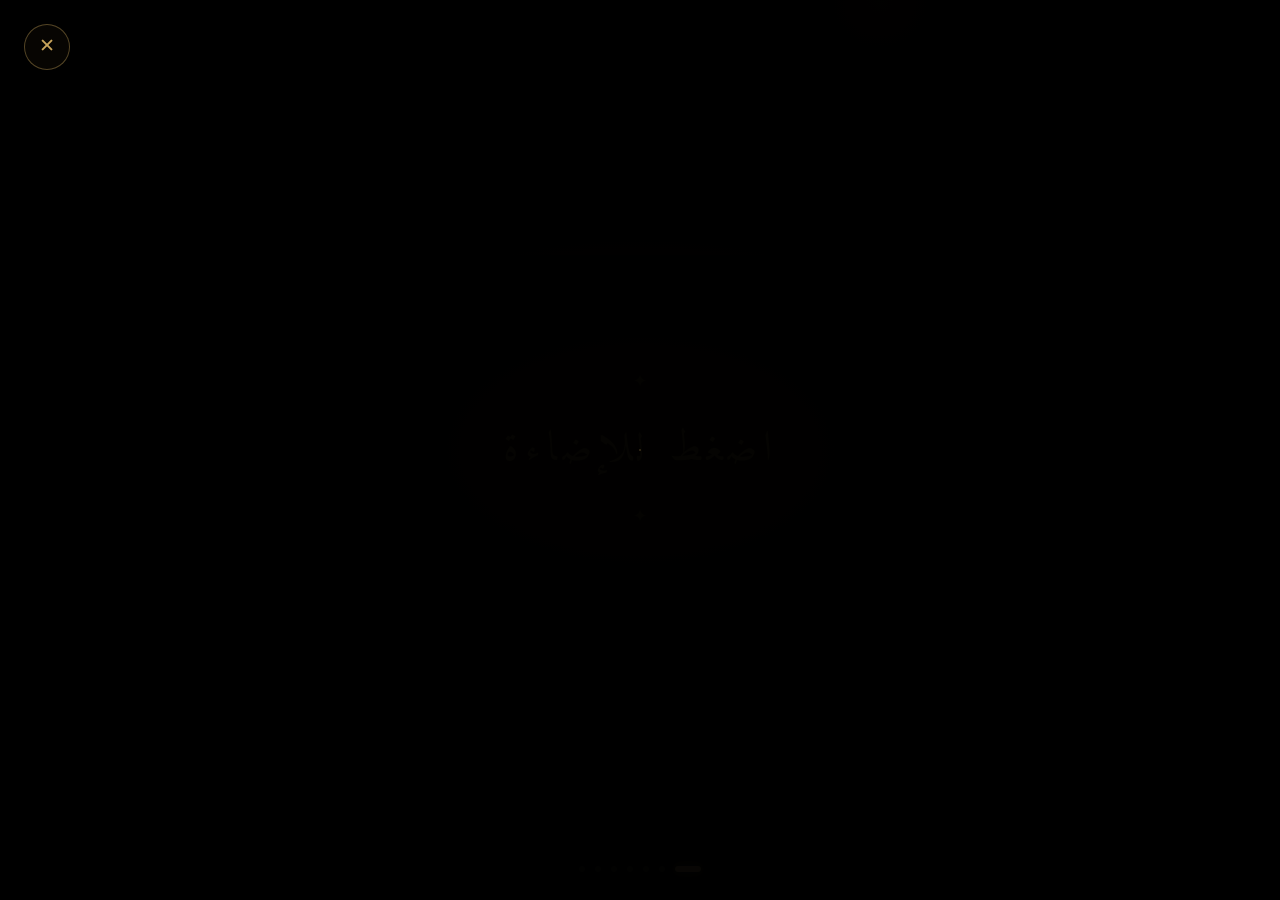
==== index.html @ 4b3d8898 "Add files via upload" ====
<!DOCTYPE html>
<html lang="ar" dir="rtl">
<head>
  <meta charset="UTF-8">
  <meta name="viewport" content="width=device-width, initial-scale=1.0">
  <meta name="description" content="مجمع سوار الأندلس — وجهة تجارية فاخرة في قلب الرياض. تجربة افتراضية تأخذك من الشارع حتى داخل محلات الذهب والمحلات الراقية.">
  <title>سوار الأندلس | مجمع تجاري وإداري فاخر</title>

  <!-- Fonts -->
  <link rel="preconnect" href="https://fonts.googleapis.com">
  <link rel="preconnect" href="https://fonts.gstatic.com" crossorigin>
  <link href="https://fonts.googleapis.com/css2?family=Tajawal:wght@300;400;500;700;900&family=Amiri:wght@400;700&display=swap" rel="stylesheet">

  <!-- Stylesheet -->
  <link rel="stylesheet" href="style.css">

  <!-- GSAP (used only for logo stroke; plain CSS handles everything else) -->
  <script src="https://cdnjs.cloudflare.com/ajax/libs/gsap/3.12.5/gsap.min.js" defer></script>
  <script>
    window.addEventListener('error', function(e) {
      var div = document.createElement('div');
      div.style.cssText = 'position:fixed;bottom:10px;right:10px;background:rgba(255,0,0,0.85);color:#fff;padding:15px;z-index:999999;border-radius:5px;font-family:monospace;font-size:12px;max-width:90vw;direction:ltr;text-align:left;';
      div.innerHTML = '<strong>JS Error:</strong> ' + e.message + '<br>at ' + e.filename + ':' + e.lineno;
      document.body.appendChild(div);
    });
  </script>
</head>
<body>

  <!-- Skip button (shown after gate) -->
  <button type="button" class="skip-intro" id="skip-intro" aria-label="تجاوز المقدمة">تجاوز المقدمة ←</button>

  <!-- ══════════════════════════════════════
       INTRO SEQUENCE
  ══════════════════════════════════════ -->
  <div id="intro" aria-hidden="true">

    <!-- Stage 0: Gate / Splash -->
    <section id="gate" class="stage active" role="region" aria-label="بوابة الدخول">
      <div class="gate-pattern"></div>
      <!-- decorative arcs -->
      <div class="gate-arc"></div>
      <div class="gate-arc"></div>
      <div class="gate-arc"></div>

      <!-- Dark overlay — click to illuminate -->
      <div id="illuminate-overlay" class="illuminate-overlay" role="button"
           tabindex="0" aria-label="اضغط للإضاءة">
        <div class="illum-rays"></div>
        <div class="illum-center-glow"></div>
        <div class="illum-click-text">
          <span class="illum-icon">✦</span>
          <span class="illum-label">اضغط للإضاءة</span>
          <span class="illum-icon">✦</span>
        </div>
        <div class="illum-pulse-ring"></div>
        <div class="illum-pulse-ring delay"></div>
      </div>

      <div class="gate-content" id="gate-content">
        <h1 class="gate-mark">سـوار</h1>
        <p class="gate-sub">مجمع سوار الأندلس</p>
        <button id="enter-btn" class="fancy-btn" aria-label="ابدأ التجربة الافتراضية">
          <span class="btn-text">ادخل سوار</span>
          <span class="btn-icon">←</span>
        </button>
        <p class="gate-hint">تجربة افتراضية &middot; ٤٥ ثانية</p>
      </div>
    </section>

    <!-- Stage 1: Logo Reveal -->
    <section id="stage-1" class="stage" role="region" aria-label="هوية المشروع">
      <div class="logo-stage">
        <svg id="sawar-svg" viewBox="0 0 600 220" xmlns="http://www.w3.org/2000/svg" aria-label="شعار سوار">
          <!-- stroke path (animated draw) -->
          <text x="300" y="148" font-family="Amiri, serif" font-size="165" font-weight="700"
                fill="none" stroke="#E8C77A" stroke-width="1.5"
                text-anchor="middle" class="logo-stroke">سوار</text>
          <!-- fill (fades in after stroke) -->
          <text x="300" y="148" font-family="Amiri, serif" font-size="165" font-weight="700"
                fill="#F4EEE2" text-anchor="middle" class="logo-fill">سوار</text>
        </svg>
        <p class="logo-sub">م&nbsp;ج&nbsp;م&nbsp;ع &nbsp;&nbsp; س&nbsp;و&nbsp;ا&nbsp;ر &nbsp;&nbsp; ا&nbsp;ل&nbsp;أ&nbsp;ن&nbsp;د&nbsp;ل&nbsp;س</p>
      </div>
    </section>

    <!-- Stage 2: Aerial / Central Plaza -->
    <section id="stage-2" class="stage image-stage" role="region" aria-label="الساحة المركزية">
      <div class="image-frame">
        <img src="assets/aerial.jpg" alt="لقطة جوية للساحة المركزية لمجمع سوار الأندلس" loading="eager">
      </div>
      <div class="vignette"></div>
      <div class="stage-progress-bar"></div>
      <div class="caption-wrap"><div class="caption">حيث يلتقي الطموح بالأناقة</div></div>
    </section>

    <!-- Stage 3: Wide shot -->
    <section id="stage-3" class="stage image-stage" role="region" aria-label="المبنى الكامل">
      <div class="image-frame">
        <img src="assets/wide.jpg" alt="المبنى الكامل من الخارج — مجمع سوار الأندلس" loading="eager">
      </div>
      <div class="vignette"></div>
      <div class="stage-progress-bar"></div>
      <div class="caption-wrap"><div class="caption">واجهة معاصرة بروح نجدية</div></div>
    </section>

    <!-- Stage 4: Facade close-up -->
    <section id="stage-4" class="stage image-stage" role="region" aria-label="واجهة المجمع">
      <div class="image-frame">
        <img src="assets/facade.jpg" alt="واجهة مجمع سوار الأندلس والمحلات التجارية" loading="eager">
      </div>
      <div class="vignette"></div>
      <div class="stage-progress-bar"></div>
      <div class="caption-wrap"><div class="caption">ادخل عالماً من الفخامة</div></div>
    </section>

    <!-- Stage 5: Street level / shops -->
    <section id="stage-5" class="stage image-stage" role="region" aria-label="المحلات التجارية">
      <div class="image-frame">
        <img src="assets/shop.jpg" alt="المحلات التجارية في الطابق الأرضي لمجمع سوار الأندلس" loading="eager">
      </div>
      <div class="vignette"></div>
      <div class="stage-progress-bar"></div>
      <div class="caption-wrap"><div class="caption">اختر باباً&hellip; وادخل</div></div>
    </section>

    <!-- Stage 6: Gold door -->
    <section id="stage-door" class="stage" role="region" aria-label="باب الذهب">
      <div class="door-scene" id="door-scene" tabindex="0" role="button" aria-label="اضغط لفتح الباب والدخول">
        <div class="door-frame">
          <div class="door-panel left">
            <div class="door-grain"></div>
            <div class="door-inlay"></div>
          </div>
          <div class="door-panel right">
            <div class="door-grain"></div>
            <div class="door-inlay"></div>
          </div>
          <div class="door-handle-l" aria-hidden="true"></div>
          <div class="door-handle-r" aria-hidden="true"></div>
          <div class="door-light" aria-hidden="true"></div>
          <div class="door-burst" aria-hidden="true"></div>
        </div>
        <div class="door-cta" aria-hidden="true">
          <span class="door-cta-text">ادفع الباب</span>
          <span class="door-pulse">●</span>
        </div>
      </div>
    </section>

    <!-- Progress dots -->
    <div class="intro-progress" aria-hidden="true" role="progressbar" aria-label="مراحل التجربة">
      <span class="dot active"></span>
      <span class="dot"></span>
      <span class="dot"></span>
      <span class="dot"></span>
      <span class="dot"></span>
      <span class="dot"></span>
      <span class="dot"></span>
    </div>

  </div><!-- /intro -->


  <!-- ══════════════════════════════════════
       MAIN SITE
  ══════════════════════════════════════ -->
  <main id="main-content">

    <!-- ── Navbar ── -->
    <header class="navbar" id="navbar" role="banner">
      <div class="container nav-wrap">
        <a href="#hero" class="brand" aria-label="سوار الأندلس — الرئيسية">
          <span class="brand-mark">سوار</span>
          <span class="brand-sub">الأندلس</span>
        </a>

        <nav class="nav-links" id="nav-links" role="navigation" aria-label="التنقل الرئيسي">
          <a href="#hero">الرئيسية</a>
          <a href="#about">عن المشروع</a>
          <a href="#amenities">المرافق</a>
          <a href="#gallery">المعرض</a>
          <a href="#location">الموقع</a>
          <a href="#contact">تواصل</a>
        </nav>

        <a href="#contact" class="cta-btn" id="navbar-cta">احجز جولة</a>

        <button class="menu-toggle" id="menu-toggle"
                aria-label="فتح القائمة" aria-expanded="false" aria-controls="nav-links">
          <span></span><span></span><span></span>
        </button>
      </div>
    </header>


    <!-- ── Hero ── -->
    <section id="hero" class="hero" aria-label="الصفحة الرئيسية">
      <div class="hero-bg" aria-hidden="true">
        <img src="assets/entrance.jpg" alt="">
      </div>
      <div class="hero-overlay" aria-hidden="true"></div>
      <div class="container hero-inner">
        <p class="eyebrow">مجمع تجاري &middot; إداري &middot; ترفيهي</p>
        <h1 class="hero-title">سوار الأندلس</h1>
        <p class="hero-sub">وجهة فاخرة تجمع المكاتب والمحلات والحياة<br>في قلب الرياض</p>
        <div class="hero-cta">
          <a href="#contact" class="btn-primary" id="hero-cta-primary">احجز جولة</a>
          <a href="#amenities" class="btn-ghost" id="hero-cta-ghost">تصفّح المرافق</a>
        </div>
        <div class="hero-scroll" aria-hidden="true"><span></span></div>
      </div>
    </section>


    <!-- ── About ── -->
    <section id="about" class="section about" aria-labelledby="about-heading">
      <div class="container">
        <div class="section-head reveal">
          <span class="kicker">عن المشروع</span>
          <h2 id="about-heading">تصميم يلتقي فيه التراث بالحداثة</h2>
          <span class="divider"></span>
        </div>

        <div class="about-grid">
          <div class="about-text">
            <p class="reveal">مجمع <strong>سوار الأندلس</strong> وجهة فريدة تجمع بين الفخامة والعملية. صُمّم ليقدّم تجربة متكاملة للمكاتب التجارية والمحلات الفاخرة، مع مساحات خضراء واسعة وساحة مركزية تتوسط المجمع.</p>
            <p class="reveal">يجمع التصميم بين روح التراث النجدي بـ<em>vertical louvres</em> ذهبية اللون، واللمسات المعاصرة من زجاج وحجر طبيعي، ليوفر بيئة عمل وتسوق مريحة ومُلهمة.</p>
            <p class="reveal">الموقع الاستراتيجي في قلب الرياض يجعله خياراً مثالياً للأعمال التجارية والزوار على حدٍّ سواء.</p>
          </div>

          <div class="stats" role="list">
            <div class="stat reveal" role="listitem">
              <div class="stat-num" data-count="24">٢٤</div>
              <div class="stat-lbl">محل تجاري</div>
            </div>
            <div class="stat reveal" role="listitem">
              <div class="stat-num" data-count="60">٦٠</div>
              <div class="stat-lbl">مكتب إداري</div>
            </div>
            <div class="stat reveal" role="listitem">
              <div class="stat-num">٣.٥k<small>م²</small></div>
              <div class="stat-lbl">ساحة مركزية</div>
            </div>
            <div class="stat reveal" role="listitem">
              <div class="stat-num">٢٠٠+</div>
              <div class="stat-lbl">موقف سيارة</div>
            </div>
          </div>
        </div>
      </div>
    </section>


    <!-- ── Amenities ── -->
    <section id="amenities" class="section amenities" aria-labelledby="amenities-heading">
      <div class="container">
        <div class="section-head reveal">
          <span class="kicker">المرافق</span>
          <h2 id="amenities-heading">كل ما تحتاجه في مكان واحد</h2>
          <span class="divider"></span>
        </div>

        <div class="amen-grid">

          <article class="amen-card reveal">
            <div class="amen-icon-wrap">
              <svg class="amen-icon" viewBox="0 0 24 24" aria-hidden="true">
                <path d="M19 6H5c-1.1 0-2 .9-2 2v9c0 1.1.9 2 2 2h14c1.1 0 2-.9 2-2V8c0-1.1-.9-2-2-2zm-7 3c1.65 0 3 1.35 3 3s-1.35 3-3 3-3-1.35-3-3 1.35-3 3-3zM5 17c0-1.67 3.34-2.5 5-2.5.36 0 .8.05 1.26.14C10.48 15.18 10 16.05 10 17H5zm14 0h-5c0-.95-.48-1.82-1.26-2.36.46-.09.9-.14 1.26-.14 1.66 0 5 .83 5 2.5z"/>
              </svg>
            </div>
            <h3>محلات تجزئة فاخرة</h3>
            <p>واجهات زجاجية واسعة لعلامات تجارية مختارة وتجربة تسوق راقية.</p>
          </article>

          <article class="amen-card reveal">
            <div class="amen-icon-wrap">
              <svg class="amen-icon" viewBox="0 0 24 24" aria-hidden="true">
                <path d="M20 6h-3V4c0-1.1-.9-2-2-2H9c-1.1 0-2 .9-2 2v2H4c-1.1 0-2 .9-2 2v11c0 1.1.9 2 2 2h16c1.1 0 2-.9 2-2V8c0-1.1-.9-2-2-2zm-5-2v2H9V4h6zm5 15H4V8h16v11z"/>
              </svg>
            </div>
            <h3>مكاتب بانورامية</h3>
            <p>مساحات عمل مرنة بإطلالات ممتدة وتصميم يُلهم الإنتاجية.</p>
          </article>

          <article class="amen-card reveal">
            <div class="amen-icon-wrap">
              <svg class="amen-icon" viewBox="0 0 24 24" aria-hidden="true">
                <path d="M12 2C6.48 2 2 6.48 2 12s4.48 10 10 10 10-4.48 10-10S17.52 2 12 2zm-2 14.5v-9l6 4.5-6 4.5z"/>
              </svg>
            </div>
            <h3>ساحة وأمفيتياتر</h3>
            <p>قلب أخضر للمجمع: فعاليات، مقاهٍ، ومساحات لمّ شمل.</p>
          </article>

          <article class="amen-card reveal">
            <div class="amen-icon-wrap">
              <svg class="amen-icon" viewBox="0 0 24 24" aria-hidden="true">
                <path d="M18.92 6.01C18.72 5.42 18.16 5 17.5 5h-11c-.66 0-1.21.42-1.42 1.01L3 12v8a1 1 0 001 1h1a1 1 0 001-1v-1h12v1a1 1 0 001 1h1a1 1 0 001-1v-8l-2.08-5.99zM6.5 16c-.83 0-1.5-.67-1.5-1.5S5.67 13 6.5 13s1.5.67 1.5 1.5S7.33 16 6.5 16zm11 0c-.83 0-1.5-.67-1.5-1.5s.67-1.5 1.5-1.5 1.5.67 1.5 1.5-.67 1.5-1.5 1.5zM5 11l1.5-4.5h11L19 11H5z"/>
              </svg>
            </div>
            <h3>مواقف واسعة مظلّلة</h3>
            <p>أكثر من ٢٠٠ موقف مظلّل لراحة الزوار والمستأجرين.</p>
          </article>

        </div>
      </div>
    </section>


    <!-- ── Gallery ── -->
    <section id="gallery" class="section gallery" aria-labelledby="gallery-heading">
      <div class="container">
        <div class="section-head reveal">
          <span class="kicker">المعرض</span>
          <h2 id="gallery-heading">لمحات من المشروع</h2>
          <span class="divider"></span>
        </div>

        <div class="gal-grid">
          <figure class="gal-item large reveal" data-src="assets/aerial.jpg">
            <img src="assets/aerial.jpg" alt="الساحة المركزية — لقطة جوية">
            <figcaption>الساحة المركزية</figcaption>
          </figure>
          <figure class="gal-item reveal" data-src="assets/wide.jpg">
            <img src="assets/wide.jpg" alt="الواجهة الرئيسية للمجمع">
            <figcaption>الواجهة الرئيسية</figcaption>
          </figure>
          <figure class="gal-item reveal" data-src="assets/facade.jpg">
            <img src="assets/facade.jpg" alt="المدخل الرئيسي والمحلات">
            <figcaption>المدخل والمحلات</figcaption>
          </figure>
          <figure class="gal-item reveal" data-src="assets/entrance.jpg">
            <img src="assets/entrance.jpg" alt="مدخل المجمع قريباً">
            <figcaption>المدخل قريباً</figcaption>
          </figure>
          <figure class="gal-item reveal" data-src="assets/shop.jpg">
            <img src="assets/shop.jpg" alt="المحلات التجارية في الطابق الأرضي">
            <figcaption>المحلات التجارية</figcaption>
          </figure>
          <figure class="gal-item reveal" data-src="assets/parking.jpg">
            <img src="assets/parking.jpg" alt="المواقف والمدخل الجانبي">
            <figcaption>المواقف والمداخل</figcaption>
          </figure>
        </div>
      </div>
    </section>


    <!-- ── Location ── -->
    <section id="location" class="section location" aria-labelledby="location-heading">
      <div class="container loc-grid">
        <div class="loc-text">
          <span class="kicker">الموقع</span>
          <h2 id="location-heading">في قلب الرياض</h2>
          <span class="divider"></span>
          <p>يقع مجمع سوار الأندلس في موقع مميز يربط بين الأحياء التجارية والسكنية الراقية، مع سهولة وصول للطرق الرئيسية وقربه من الخدمات الحيوية.</p>
          <ul class="loc-list">
            <li>١٠ دقائق من مركز المدينة</li>
            <li>قريب من الطرق السريعة الرئيسية</li>
            <li>محاط بالأحياء السكنية الراقية</li>
            <li>وصول مباشر للمواصلات العامة</li>
          </ul>
        </div>

        <div class="loc-map reveal">
          <iframe
            src="https://www.openstreetmap.org/export/embed.html?bbox=46.6753%2C24.7136%2C46.7053%2C24.7336&amp;layer=mapnik"
            loading="lazy"
            title="موقع مجمع سوار الأندلس على الخريطة">
          </iframe>
        </div>
      </div>
    </section>


    <!-- ── Contact ── -->
    <section id="contact" class="section contact" aria-labelledby="contact-heading">
      <div class="container con-grid">

        <div class="con-info reveal">
          <span class="kicker">تواصل معنا</span>
          <h2 id="contact-heading">احجز جولتك الخاصة</h2>
          <span class="divider"></span>
          <p>فريقنا جاهز للرد على استفساراتك وحجز جولة افتراضية أو ميدانية للمجمع.</p>
          <ul class="con-list">
            <li><strong>هاتف:</strong> 920 000 000</li>
            <li><strong>إيميل:</strong> info@sawar.sa</li>
            <li><strong>العنوان:</strong> الرياض، المملكة العربية السعودية</li>
          </ul>
          <div class="socials" aria-label="وسائل التواصل الاجتماعي">
            <a href="#" aria-label="إنستقرام" id="social-ig">IG</a>
            <a href="#" aria-label="تويتر / إكس" id="social-x">X</a>
            <a href="#" aria-label="لينكدإن" id="social-li">in</a>
          </div>
        </div>

        <form class="con-form reveal" id="contact-form" novalidate
              aria-label="نموذج حجز جولة">
          <label for="con-name">الاسم الكامل
            <input type="text" id="con-name" name="name" required placeholder="مثال: أحمد محمد" autocomplete="name">
          </label>
          <label for="con-phone">رقم الجوال
            <input type="tel" id="con-phone" name="phone" required placeholder="05xxxxxxxx" autocomplete="tel">
          </label>
          <label for="con-msg">الرسالة
            <textarea id="con-msg" name="message" rows="4" required placeholder="أخبرنا كيف يمكننا مساعدتك..."></textarea>
          </label>
          <button type="submit" class="btn-primary" id="con-submit">إرسال الطلب</button>
          <p class="form-ok" id="form-success" hidden role="alert">✓ تم استلام طلبك، سنتواصل معك قريباً.</p>
        </form>

      </div>
    </section>


    <!-- ── Footer ── -->
    <footer class="footer" role="contentinfo">
      <div class="container foot-wrap">
        <div class="foot-brand">
          <span class="brand-mark">سوار</span>
          <span class="brand-sub">الأندلس</span>
          <p>وجهة فاخرة في قلب الرياض، حيث يلتقي التراث بالحداثة.</p>
        </div>
        <nav class="foot-links" aria-label="روابط سريعة">
          <h4>روابط سريعة</h4>
          <a href="#about">عن المشروع</a>
          <a href="#amenities">المرافق</a>
          <a href="#gallery">المعرض</a>
          <a href="#location">الموقع</a>
          <a href="#contact">تواصل</a>
        </nav>
        <div class="foot-contact">
          <h4>تواصل</h4>
          <p>info@sawar.sa</p>
          <p dir="ltr">920 000 000</p>
          <p>الرياض، المملكة العربية السعودية</p>
        </div>
      </div>
      <div class="foot-bottom">
        <div class="container">
          &copy; 2026 مجمع سوار الأندلس &middot; جميع الحقوق محفوظة
        </div>
      </div>
    </footer>

  </main><!-- /main-content -->


  <!-- ── Lightbox ── -->
  <div id="lightbox" class="lightbox" hidden role="dialog" aria-modal="true" aria-label="عرض الصورة">
    <button class="lb-close" id="lb-close" aria-label="إغلاق معرض الصور">✕</button>
    <img id="lb-img" alt="">
  </div>


  <!-- Main script -->
  <script src="main.js"></script>

</body>
</html>
---- style.css ----
/* ═══════════════════════════════════════════════════
   سوار الأندلس — style.css v2
   Premium dark-gold aesthetic | RTL Arabic
═══════════════════════════════════════════════════ */

:root {
  --gold:      #C9A55B;
  --gold-soft: #E8C77A;
  --gold-pale: #f5e6c3;
  --gold-deep: #8B6E2F;
  --gold-glow: rgba(201,165,91,.22);
  --wood:      #5C4023;
  --wood-dark: #3a2818;
  --wood-black:#1a1208;
  --cream:     #F4EEE2;
  --cream-2:   #EADFC8;
  --cream-dim: rgba(244,238,226,.65);
  --ink:       #0D0D0D;
  --ink-2:     #141414;
  --ink-3:     #1c1c1c;
  --font:      'Tajawal', system-ui, sans-serif;
  --serif:     'Amiri', Georgia, serif;
  --ease:      cubic-bezier(.65,.05,.36,1);
  --ease-out:  cubic-bezier(.22,.61,.36,1);
  --ease-spring: cubic-bezier(.34,1.56,.64,1);
}

/* ────────────────────────────────────────
   RESET & BASE
──────────────────────────────────────── */
*, *::before, *::after { margin: 0; padding: 0; box-sizing: border-box; }
html {
  direction: rtl;
  scroll-behavior: smooth;
  font-family: var(--font);
  color: var(--ink);
  background: var(--ink);
  font-size: 16px;
}
body {
  overflow-x: hidden;
  background: var(--ink);
  min-height: 100vh;
  -webkit-font-smoothing: antialiased;
}
a  { text-decoration: none; color: inherit; }
img { max-width: 100%; height: auto; display: block; }
button { font-family: inherit; cursor: pointer; border: none; background: none; }

/* ────────────────────────────────────────
   SKIP INTRO
──────────────────────────────────────── */
.skip-intro {
  position: fixed; top: 24px; left: 24px;
  background: rgba(0,0,0,.6);
  color: var(--cream);
  padding: 10px 20px;
  border: 1px solid rgba(201,165,91,.45);
  border-radius: 30px;
  font-size: .82rem;
  letter-spacing: .6px;
  opacity: 0; visibility: hidden; transform: translateY(-10px);
  transition: .5s var(--ease);
  z-index: 9999;
  backdrop-filter: blur(10px);
  -webkit-backdrop-filter: blur(10px);
  cursor: pointer;
}
.skip-intro.show {
  opacity: 1; visibility: visible; transform: none;
}
.skip-intro:hover {
  background: var(--gold);
  color: var(--ink);
  border-color: var(--gold);
  transform: translateY(-2px);
}

/* ────────────────────────────────────────
   STAGES (Intro scenes)
──────────────────────────────────────── */
.stage {
  position: fixed; inset: 0;
  opacity: 0; visibility: hidden;
  transition: opacity .85s var(--ease), visibility .85s var(--ease);
  z-index: 100; overflow: hidden;
}
.stage.active {
  opacity: 1; visibility: visible; z-index: 101;
}
/* Indicate that stages 1-5 can be clicked to advance */
#stage-1.active,
#stage-2.active,
#stage-3.active,
#stage-4.active,
#stage-5.active {
  cursor: pointer;
}
.stage.exit-left {
  opacity: 0;
  transform: scale(1.04);
  transition: opacity .9s var(--ease), transform .9s var(--ease), visibility .9s var(--ease);
  visibility: hidden;
}
.stage.exit-right {
  opacity: 0;
  transform: scale(.96);
  transition: opacity .9s var(--ease), transform .9s var(--ease), visibility .9s var(--ease);
  visibility: hidden;
}

/* ────────────────────────────────────────
   GATE (Stage 0)
──────────────────────────────────────── */
#gate {
  background:
    radial-gradient(ellipse 70% 60% at 50% 45%, #2e1e0b 0%, #1a0e05 50%, #000 100%);
  display: flex;
  flex-direction: column;
  justify-content: center;
  align-items: center;
  text-align: center;
  padding: 20px;
}
.gate-pattern {
  position: absolute; inset: 0;
  opacity: .07; pointer-events: none;
  background-image: url("data:image/svg+xml,%3Csvg xmlns='http://www.w3.org/2000/svg' width='80' height='80' viewBox='0 0 80 80'%3E%3Cpath d='M40 0 L80 40 L40 80 L0 40 Z M40 15 L65 40 L40 65 L15 40 Z' fill='none' stroke='%23C9A55B' stroke-width='1'/%3E%3C/svg%3E");
  animation: patternShift 30s linear infinite;
}
@keyframes patternShift {
  from { background-position: 0 0; }
  to   { background-position: 80px 80px; }
}

/* Large golden arc decorations */
.gate-arc {
  position: absolute;
  border: 1px solid rgba(201,165,91,.12);
  border-radius: 50%;
  pointer-events: none;
}
.gate-arc:nth-child(1) {
  width: 60vmin; height: 60vmin;
  top: 50%; left: 50%;
  transform: translate(-50%,-50%);
  animation: rotateArc 20s linear infinite;
}
.gate-arc:nth-child(2) {
  width: 80vmin; height: 80vmin;
  top: 50%; left: 50%;
  transform: translate(-50%,-50%);
  animation: rotateArc 30s linear infinite reverse;
}
.gate-arc:nth-child(3) {
  width: 100vmin; height: 100vmin;
  top: 50%; left: 50%;
  transform: translate(-50%,-50%);
  animation: rotateArc 40s linear infinite;
}
@keyframes rotateArc { to { transform: translate(-50%,-50%) rotate(360deg); } }

.gate-content {
  position: relative; z-index: 2;
  display: flex; flex-direction: column;
  align-items: center; gap: 16px;
  /* hidden until illuminate fires */
  opacity: 0;
  transform: translateY(20px) scale(0.97);
  pointer-events: none;
  transition: opacity 1.2s var(--ease-out), transform 1.2s var(--ease-out);
}
.gate-content.illuminated {
  opacity: 1;
  transform: none;
  pointer-events: auto;
}

.gate-mark {
  font-family: var(--serif);
  font-size: clamp(70px, 14vw, 160px);
  color: var(--gold);
  font-weight: 700;
  line-height: 1;
  text-shadow:
    0 0 30px rgba(201,165,91,.6),
    0 0 80px rgba(201,165,91,.3),
    0 0 160px rgba(201,165,91,.12);
  letter-spacing: .04em;
  animation: goldPulse 4s ease-in-out infinite;
}
@keyframes goldPulse {
  0%,100% { text-shadow: 0 0 30px rgba(201,165,91,.5), 0 0 80px rgba(201,165,91,.2); }
  50%     { text-shadow: 0 0 50px rgba(201,165,91,.8), 0 0 120px rgba(201,165,91,.4), 0 0 200px rgba(201,165,91,.15); }
}

.gate-sub {
  color: var(--cream-2);
  font-size: clamp(12px, 1.5vw, 17px);
  letter-spacing: 7px;
  opacity: .8;
  margin-bottom: 20px;
}

.fancy-btn {
  display: inline-flex; align-items: center; gap: 14px;
  padding: 16px 44px;
  border-radius: 60px;
  background: linear-gradient(135deg, #4a2e0e 0%, #2e1c08 50%, var(--gold-deep) 100%);
  color: var(--cream);
  font-size: 1.08rem; font-weight: 500; letter-spacing: 1.5px;
  box-shadow:
    0 12px 35px rgba(0,0,0,.55),
    inset 0 1px 0 rgba(232,199,122,.35),
    0 0 0 1.5px rgba(201,165,91,.5);
  transition: .4s var(--ease);
  position: relative; overflow: hidden;
}
.fancy-btn::before {
  content: "";
  position: absolute; inset: 0;
  background: linear-gradient(120deg, transparent 25%, rgba(232,199,122,.5) 50%, transparent 75%);
  transform: translateX(-120%);
  transition: .8s;
}
.fancy-btn:hover {
  transform: translateY(-4px);
  box-shadow:
    0 20px 50px rgba(201,165,91,.4),
    0 0 0 1.5px var(--gold);
}
.fancy-btn:hover::before { transform: translateX(120%); }
.btn-icon { font-size: 1.25rem; color: var(--gold-soft); }
.gate-hint {
  margin-top: 16px;
  font-size: .78rem;
  color: rgba(244,238,226,.38);
  letter-spacing: 2px;
}

/* ────────────────────────────────────────
   ILLUMINATE OVERLAY
──────────────────────────────────────── */
.illuminate-overlay {
  position: absolute; inset: 0;
  z-index: 10;
  display: flex; align-items: center; justify-content: center;
  cursor: pointer;
  background: #000;
  transition: background 1.4s ease, opacity 1s ease;
  overflow: hidden;
}
/* hidden AFTER illuminate clicked */
.illuminate-overlay.lit {
  pointer-events: none;
  opacity: 0;
  transition: opacity 1s ease 0.4s;
}

/* subtle deep-gold center warmth before click */
.illuminate-overlay::before {
  content: '';
  position: absolute; inset: 0;
  background: radial-gradient(ellipse 60% 50% at 50% 50%,
    rgba(60,35,10,.6) 0%, transparent 70%);
  pointer-events: none;
}

/* Rays (conic burst, invisible until lit) */
.illum-rays {
  position: absolute; inset: -20%;
  background: conic-gradient(
    from 0deg at 50% 50%,
    transparent 0deg,
    rgba(201,165,91,.0) 10deg,
    rgba(201,165,91,.07) 18deg,
    transparent 26deg,
    transparent 45deg,
    rgba(201,165,91,.05) 55deg,
    rgba(201,165,91,.09) 62deg,
    transparent 70deg,
    transparent 90deg,
    rgba(201,165,91,.06) 98deg,
    rgba(201,165,91,.1) 106deg,
    transparent 115deg,
    transparent 135deg,
    rgba(201,165,91,.04) 145deg,
    rgba(201,165,91,.08) 153deg,
    transparent 162deg
  );
  opacity: 0;
  transform: scale(0.6) rotate(-15deg);
  pointer-events: none;
  transition: opacity 1s ease, transform 1.4s var(--ease-out);
  border-radius: 50%;
}
.illuminate-overlay.lit .illum-rays {
  opacity: 1;
  transform: scale(1.1) rotate(0deg);
}

/* Central spotlight glow */
.illum-center-glow {
  position: absolute;
  width: 500px; height: 500px;
  left: 50%; top: 50%;
  transform: translate(-50%, -50%) scale(0.2);
  border-radius: 50%;
  background: radial-gradient(circle,
    rgba(255,230,160,.18) 0%,
    rgba(201,165,91,.12) 35%,
    transparent 70%);
  filter: blur(30px);
  pointer-events: none;
  transition: transform 1.2s var(--ease-out), opacity 1.2s ease;
  opacity: 0;
}
.illuminate-overlay.lit .illum-center-glow {
  transform: translate(-50%, -50%) scale(2.5);
  opacity: 1;
}

/* Click-to-illuminate text */
.illum-click-text {
  position: relative; z-index: 3;
  display: flex; align-items: center; gap: 18px;
  flex-direction: column;
  text-align: center;
  user-select: none;
  transition: opacity 0.4s ease, transform 0.5s ease;
}
.illuminate-overlay.lit .illum-click-text {
  opacity: 0;
  transform: scale(1.08);
}
.illum-label {
  font-family: var(--serif);
  font-size: clamp(22px, 4vw, 42px);
  color: rgba(201,165,91,.55);
  letter-spacing: 6px;
  font-weight: 400;
  /* slow pulse to invite click */
  animation: illumPulse 2.8s ease-in-out infinite;
  display: block;
}
@keyframes illumPulse {
  0%,100% { opacity: .45; text-shadow: none; }
  50%     {
    opacity: .85;
    text-shadow:
      0 0 20px rgba(201,165,91,.5),
      0 0 50px rgba(201,165,91,.2);
  }
}
.illum-icon {
  font-size: clamp(12px, 1.8vw, 18px);
  color: rgba(201,165,91,.4);
  animation: illumPulse 2.8s ease-in-out infinite;
  animation-delay: .5s;
  display: block;
}

/* Pulse rings around the text */
.illum-pulse-ring {
  position: absolute;
  width: 180px; height: 180px;
  left: 50%; top: 50%;
  transform: translate(-50%,-50%) scale(0);
  border-radius: 50%;
  border: 1px solid rgba(201,165,91,.25);
  pointer-events: none;
  animation: illumRingPulse 3s ease-out infinite;
}
.illum-pulse-ring.delay { animation-delay: 1.5s; }
@keyframes illumRingPulse {
  0%   { transform: translate(-50%,-50%) scale(0.3); opacity: 0; }
  20%  { opacity: .6; }
  100% { transform: translate(-50%,-50%) scale(2.2); opacity: 0; }
}

/* ────────────────────────────────────────
   STAGE 1: LOGO REVEAL
──────────────────────────────────────── */
#stage-1 {
  background: radial-gradient(ellipse at 50% 45%, #2a1c0a 0%, #0f0905 65%, #000 100%);
  display: flex; justify-content: center; align-items: center;
}
.logo-stage {
  display: flex; flex-direction: column;
  align-items: center; gap: 24px;
  padding: 20px; text-align: center;
}
#sawar-svg { width: min(82vw, 620px); height: auto; }
.logo-stroke {
  stroke-dasharray: 1000;
  stroke-dashoffset: 1000;
  transition: stroke-dashoffset 2s var(--ease-out);
  opacity: .9;
  filter: drop-shadow(0 0 12px rgba(201,165,91,.5));
}
.logo-fill { opacity: 0; }
.logo-sub {
  font-size: clamp(10px, 1.4vw, 14px);
  color: var(--gold-soft);
  letter-spacing: 8px;
  opacity: 0;
  transform: translateY(20px);
}

/* ────────────────────────────────────────
   IMAGE STAGES (2-5)
──────────────────────────────────────── */
.image-stage { background: #000; }
.image-frame {
  position: absolute; inset: 0; overflow: hidden;
}
.image-frame img {
  width: 100%; height: 100%;
  object-fit: cover;
  animation: kenBurns 9s var(--ease-out) forwards;
  will-change: transform;
}
@keyframes kenBurns {
  from { transform: scale(1) translate(0, 0); }
  to   { transform: scale(1.18) translate(-2.5%, -1.5%); }
}
.vignette {
  position: absolute; inset: 0;
  background:
    radial-gradient(ellipse 80% 80% at 50% 50%, transparent 25%, rgba(0,0,0,.75) 100%),
    linear-gradient(to top, rgba(0,0,0,.65) 0%, transparent 40%),
    linear-gradient(to bottom, rgba(0,0,0,.4) 0%, transparent 30%);
  pointer-events: none;
}
.caption-wrap {
  position: absolute; bottom: 13%; left: 0; right: 0;
  text-align: center; padding: 0 24px;
  pointer-events: none;
}
.caption {
  display: inline-block;
  font-family: var(--serif); font-weight: 700;
  font-size: clamp(30px, 5.5vw, 68px);
  color: var(--cream);
  text-shadow:
    0 4px 40px rgba(0,0,0,.9),
    0 0 100px rgba(201,165,91,.25);
  opacity: 0; transform: translateY(40px);
  letter-spacing: .03em; line-height: 1.3;
}

/* Stage progress bar */
.stage-progress-bar {
  position: absolute; bottom: 0; left: 0;
  height: 2px;
  background: linear-gradient(90deg, var(--gold-deep), var(--gold), var(--gold-soft));
  opacity: .7;
  z-index: 5;
  pointer-events: none;
}
#stage-2 .stage-progress-bar { animation: progressFill 3.2s linear forwards; }
#stage-3 .stage-progress-bar { animation: progressFill 3.0s linear forwards; }
#stage-4 .stage-progress-bar { animation: progressFill 3.0s linear forwards; }
#stage-5 .stage-progress-bar { animation: progressFill 3.0s linear forwards; }
@keyframes progressFill { from { width: 0; } to { width: 100%; } }

/* ────────────────────────────────────────
   STAGE 6: DOOR
──────────────────────────────────────── */
#stage-door {
  background: #000;
  display: flex; justify-content: center; align-items: center;
}
.door-scene {
  position: relative;
  width: 100%; height: 100%;
  display: flex; justify-content: center; align-items: center;
  perspective: 1800px;
  cursor: pointer;
  background:
    radial-gradient(ellipse 60% 70% at 50% 55%, #3a2210 0%, #1a0e05 40%, #000 100%);
}

/* Marble / stone floor hint */
.door-scene::before {
  content: '';
  position: absolute; bottom: 0; left: 0; right: 0; height: 35%;
  background:
    repeating-linear-gradient(
      88deg,
      rgba(201,165,91,.04) 0px, rgba(201,165,91,.04) 1px,
      transparent 1px, transparent 80px
    ),
    linear-gradient(to top, rgba(58,40,24,.5) 0%, transparent 100%);
  pointer-events: none;
}

.door-frame {
  position: relative;
  width: min(72vmin, 520px);
  height: min(88vh, 760px);
  display: flex;
  box-shadow:
    0 40px 100px rgba(0,0,0,.85),
    0 0 0 10px var(--wood-dark),
    0 0 0 12px rgba(201,165,91,.5),
    0 0 0 14px var(--wood-black),
    0 0 60px rgba(201,165,91,.15);
  transform-style: preserve-3d;
  border-radius: 2px 2px 0 0;
}

/* Door arch/transom */
.door-frame::before {
  content: '';
  position: absolute;
  top: -40px; left: -12px; right: -12px;
  height: 80px;
  background: linear-gradient(180deg, var(--wood-dark) 0%, var(--wood-black) 100%);
  border-radius: 50% 50% 0 0 / 100% 100% 0 0;
  box-shadow: 0 0 0 2px rgba(201,165,91,.4);
  z-index: -1;
}
/* Gold keystone */
.door-frame::after {
  content: '✦';
  position: absolute;
  top: -60px; left: 50%; transform: translateX(-50%);
  color: var(--gold);
  font-size: 1.4rem;
  text-shadow: 0 0 20px rgba(201,165,91,.8);
  z-index: 5;
}

.door-panel {
  position: relative; width: 50%; height: 100%;
  background:
    repeating-linear-gradient(90deg,
      var(--wood-dark) 0 16px,
      rgba(0,0,0,.25) 16px 17px,
      var(--wood-dark) 17px 34px,
      var(--gold-deep) 34px 35px
    ),
    linear-gradient(180deg, #6a4e2a 0%, var(--wood-dark) 50%, #1f1208 100%);
  transition: transform 1.5s var(--ease);
  box-shadow: inset 0 0 80px rgba(0,0,0,.7);
  transform-style: preserve-3d;
}
.door-panel.left  { transform-origin: right center; }
.door-panel.right { transform-origin: left center; }

.door-grain {
  position: absolute; inset: 0;
  background: repeating-linear-gradient(
    180deg, transparent 0 5px, rgba(0,0,0,.18) 5px 6px
  );
  pointer-events: none;
}
.door-inlay {
  position: absolute; inset: 14% 12%;
  border: 2px solid rgba(201,165,91,.6);
  box-shadow: inset 0 0 20px rgba(0,0,0,.4), 0 0 10px rgba(201,165,91,.1);
}
.door-inlay::before {
  content: '';
  position: absolute; inset: 20%;
  border: 1px solid rgba(201,165,91,.3);
}
/* Arabic ornament in inlay */
.door-inlay::after {
  content: '◆';
  position: absolute; top: 50%; left: 50%;
  transform: translate(-50%,-50%);
  color: rgba(201,165,91,.3);
  font-size: 1.8rem;
}

.door-handle-l, .door-handle-r {
  position: absolute; top: 50%;
  width: 16px; height: 70px;
  background: linear-gradient(180deg, var(--gold-pale) 0%, var(--gold) 40%, var(--gold-deep) 100%);
  border-radius: 10px;
  transform: translateY(-50%);
  box-shadow:
    0 0 20px rgba(232,199,122,.6),
    inset 0 2px 4px rgba(255,255,255,.3);
  z-index: 5;
}
.door-handle-l { right: 10px; }
.door-handle-r { left: 10px; }

.door-light {
  position: absolute; inset: -30%;
  background: radial-gradient(circle at center, rgba(255,230,150,.15) 0%, rgba(201,165,91,.08) 40%, transparent 70%);
  opacity: 0; pointer-events: none; z-index: 1;
  filter: blur(15px);
}
.door-burst {
  position: absolute; top: 50%; left: 50%;
  width: 240px; height: 240px;
  margin: -120px 0 0 -120px;
  border-radius: 50%;
  background: radial-gradient(circle, #fff8e8 0%, var(--gold-soft) 30%, transparent 70%);
  opacity: 0; transform: scale(0);
  pointer-events: none; z-index: 6;
}
.door-cta {
  position: absolute; bottom: 8%; left: 50%;
  transform: translateX(-50%);
  display: flex; align-items: center; gap: 16px;
  color: var(--gold);
  font-family: var(--serif);
  font-size: clamp(18px, 2.5vw, 30px);
  letter-spacing: 2.5px;
  text-shadow: 0 2px 24px rgba(0,0,0,.9);
  animation: breathe 2s ease-in-out infinite;
  pointer-events: none;
  white-space: nowrap;
}
@keyframes breathe { 0%,100% { opacity: .6; } 50% { opacity: 1; } }
.door-pulse {
  font-size: .55em;
  color: var(--gold-soft);
  animation: dot 1.4s ease-in-out infinite;
}
@keyframes dot { 0%,100% { opacity: .25; transform: scale(.8); } 50% { opacity: 1; transform: scale(1.2); } }

/* ────────────────────────────────────────
   INTRO PROGRESS DOTS
──────────────────────────────────────── */
.intro-progress {
  position: fixed; bottom: 28px; left: 50%;
  transform: translateX(-50%);
  display: flex; gap: 10px;
  z-index: 9998; pointer-events: none;
}
.intro-progress .dot {
  width: 6px; height: 6px; border-radius: 50%;
  background: var(--gold);
  opacity: .28;
  transition: .4s var(--ease);
}
.intro-progress .dot.active {
  opacity: 1;
  width: 26px; border-radius: 3px;
  box-shadow: 0 0 10px rgba(201,165,91,.5);
}

/* ────────────────────────────────────────
   MAIN SITE
──────────────────────────────────────── */
#main-content {
  display: none;
  background: var(--ink);
  color: var(--cream);
  min-height: 100vh;
}
#main-content.visible { display: block; }
.container { max-width: 1300px; margin: 0 auto; padding: 0 28px; }

/* ────────────────────────────────────────
   NAVBAR
──────────────────────────────────────── */
.navbar {
  position: fixed; top: 0; left: 0; right: 0;
  z-index: 500;
  padding: 20px 0;
  background: transparent;
  backdrop-filter: blur(0);
  transition: .45s var(--ease);
}
.navbar.scrolled {
  background: rgba(10,8,4,.88);
  backdrop-filter: blur(20px);
  -webkit-backdrop-filter: blur(20px);
  box-shadow: 0 8px 32px rgba(0,0,0,.5);
  padding: 10px 0;
  border-bottom: 1px solid rgba(201,165,91,.12);
}
.nav-wrap {
  display: flex; align-items: center;
  justify-content: space-between; gap: 24px;
}
.brand {
  display: flex; flex-direction: column;
  line-height: 1; color: var(--cream);
  transition: opacity .3s;
}
.brand:hover { opacity: .85; }
.brand-mark {
  font-family: var(--serif);
  font-size: 2rem; color: var(--gold); font-weight: 700;
  letter-spacing: .02em;
}
.brand-sub {
  font-size: .68rem; letter-spacing: 7px;
  color: var(--cream-2); margin-top: 2px;
  text-transform: uppercase;
}
.nav-links {
  display: flex; gap: 30px; list-style: none;
}
.nav-links a {
  position: relative;
  font-size: .93rem; color: var(--cream-dim);
  padding: 6px 0;
  transition: color .3s var(--ease);
  font-weight: 400; letter-spacing: .3px;
}
.nav-links a::after {
  content: '';
  position: absolute; right: 0; bottom: -2px;
  width: 0; height: 1.5px;
  background: var(--gold);
  transition: .35s var(--ease);
}
.nav-links a:hover,
.nav-links a.active { color: var(--gold); }
.nav-links a:hover::after,
.nav-links a.active::after { width: 100%; }

.cta-btn {
  background: linear-gradient(135deg, var(--gold-deep), var(--gold));
  color: var(--ink);
  padding: 11px 26px;
  border-radius: 30px;
  font-weight: 700; font-size: .9rem;
  letter-spacing: .5px;
  transition: .35s var(--ease);
  box-shadow: 0 4px 18px rgba(201,165,91,.25);
}
.cta-btn:hover {
  background: var(--gold-soft);
  transform: translateY(-2px);
  box-shadow: 0 10px 28px rgba(201,165,91,.4);
}
.menu-toggle {
  display: none; background: none; border: none;
  padding: 8px; flex-direction: column; gap: 5px;
  z-index: 600;
}
.menu-toggle span {
  display: block; width: 24px; height: 2px;
  background: var(--gold);
  transition: .35s var(--ease);
  transform-origin: center;
}
.menu-toggle.active span:nth-child(1) { transform: translateY(7px) rotate(45deg); }
.menu-toggle.active span:nth-child(2) { opacity: 0; transform: scaleX(0); }
.menu-toggle.active span:nth-child(3) { transform: translateY(-7px) rotate(-45deg); }

/* ────────────────────────────────────────
   HERO
──────────────────────────────────────── */
.hero {
  position: relative;
  min-height: 100vh;
  display: flex; align-items: center;
  overflow: hidden;
}
.hero-bg {
  position: absolute; inset: 0; z-index: 0;
  overflow: hidden;
}
.hero-bg img {
  width: 100%; height: 100%;
  object-fit: cover;
  filter: brightness(.45) contrast(1.1) saturate(.9);
  transform-origin: center;
}
.hero-overlay {
  position: absolute; inset: 0; z-index: 1;
  background:
    linear-gradient(to top, rgba(0,0,0,.92) 0%, rgba(0,0,0,.25) 55%, rgba(0,0,0,.5) 100%),
    radial-gradient(ellipse at center, transparent 20%, rgba(0,0,0,.55) 100%);
}
/* Gold line at bottom of hero */
.hero::after {
  content: '';
  position: absolute; bottom: 0; left: 0; right: 0;
  height: 1px;
  background: linear-gradient(90deg, transparent, var(--gold), transparent);
  z-index: 3;
}
.hero-inner {
  position: relative; z-index: 2;
  text-align: center;
  padding: 140px 28px 100px;
  width: 100%;
}
.eyebrow {
  display: inline-flex; align-items: center; gap: 12px;
  color: var(--gold);
  letter-spacing: 5px; font-size: .82rem;
  margin-bottom: 22px;
  text-transform: uppercase;
}
.eyebrow::before, .eyebrow::after {
  content: '';
  display: block; width: 30px; height: 1px;
  background: var(--gold); opacity: .6;
}
.hero-title {
  font-family: var(--serif);
  font-size: clamp(52px, 10vw, 120px);
  color: var(--cream);
  font-weight: 700; line-height: 1; margin-bottom: 28px;
  text-shadow: 0 4px 50px rgba(0,0,0,.8), 0 0 100px rgba(201,165,91,.12);
}
.hero-sub {
  font-size: clamp(16px, 2.2vw, 21px);
  color: var(--cream-2);
  max-width: 680px; margin: 0 auto 44px;
  line-height: 1.8; font-weight: 300;
}
.hero-cta {
  display: flex; gap: 18px;
  justify-content: center; flex-wrap: wrap;
}
.btn-primary, .btn-ghost {
  padding: 15px 40px;
  border-radius: 40px; font-weight: 700; font-size: 1rem;
  transition: .35s var(--ease);
  display: inline-block; letter-spacing: .5px;
}
.btn-primary {
  background: linear-gradient(135deg, var(--gold-deep) 0%, var(--gold) 100%);
  color: var(--ink);
  box-shadow: 0 10px 28px rgba(201,165,91,.4);
}
.btn-primary:hover {
  background: var(--gold-soft);
  transform: translateY(-4px);
  box-shadow: 0 18px 40px rgba(201,165,91,.55);
}
.btn-ghost {
  border: 1.5px solid rgba(201,165,91,.7);
  color: var(--gold);
  background: transparent;
  backdrop-filter: blur(6px);
}
.btn-ghost:hover {
  background: var(--gold);
  color: var(--ink);
  border-color: var(--gold);
  transform: translateY(-4px);
}

/* Scroll indicator */
.hero-scroll {
  position: absolute; bottom: 34px; left: 50%;
  transform: translateX(-50%);
  width: 22px; height: 40px;
  border: 1.5px solid rgba(201,165,91,.5);
  border-radius: 14px;
}
.hero-scroll span {
  display: block; width: 3px; height: 8px;
  background: var(--gold);
  border-radius: 2px; margin: 7px auto 0;
  animation: scrollBob 2s ease-in-out infinite;
}
@keyframes scrollBob {
  0%    { opacity: 0; transform: translateY(-4px); }
  40%   { opacity: 1; }
  100%  { opacity: 0; transform: translateY(14px); }
}

/* ────────────────────────────────────────
   SECTIONS
──────────────────────────────────────── */
.section { padding: 110px 0; }
.section.about    { background: var(--ink); }
.section.amenities{ background: var(--ink-2); }
.section.gallery  { background: var(--ink-3); }
.section.location { background: var(--ink-2); }
.section.contact  { background: linear-gradient(180deg, var(--ink) 0%, var(--wood-black) 100%); }

.section-head {
  text-align: center; margin-bottom: 70px;
  max-width: 780px; margin-left: auto; margin-right: auto;
}
.kicker {
  display: inline-block;
  color: var(--gold); letter-spacing: 5px;
  font-size: .78rem; text-transform: uppercase;
  margin-bottom: 16px;
  padding: 6px 18px;
  border: 1px solid rgba(201,165,91,.3);
  border-radius: 20px;
}
.section-head h2 {
  font-family: var(--serif);
  font-size: clamp(32px, 5.5vw, 56px);
  color: var(--cream); font-weight: 700;
  line-height: 1.2; margin-top: 8px;
}
.divider {
  display: block; width: 60px; height: 1.5px;
  background: linear-gradient(90deg, transparent, var(--gold), transparent);
  margin: 24px auto 0;
}

/* ────────────────────────────────────────
   SCROLL REVEAL
──────────────────────────────────────── */
.reveal {
  opacity: 0;
  transform: translateY(30px);
  transition: opacity .8s var(--ease-out), transform .8s var(--ease-out);
}
.reveal.revealed {
  opacity: 1;
  transform: none;
}

/* ────────────────────────────────────────
   ABOUT
──────────────────────────────────────── */
.about-grid {
  display: grid;
  grid-template-columns: 1.15fr 1fr;
  gap: 70px; align-items: center;
}
.about-text p {
  font-size: 1.05rem; line-height: 2;
  color: var(--cream-2); margin-bottom: 20px;
}
.about-text strong { color: var(--gold); font-weight: 700; }
.about-text em {
  color: var(--gold-soft); font-style: normal;
  border-bottom: 1px dashed rgba(232,199,122,.5);
}

.stats { display: grid; grid-template-columns: repeat(2,1fr); gap: 20px; }
.stat {
  background: linear-gradient(145deg, rgba(201,165,91,.06), rgba(201,165,91,.01));
  border: 1px solid rgba(201,165,91,.2);
  padding: 32px 22px; text-align: center;
  border-radius: 16px;
  transition: .35s var(--ease-spring);
  cursor: default;
}
.stat:hover {
  border-color: var(--gold);
  transform: translateY(-6px);
  box-shadow: 0 16px 40px rgba(0,0,0,.5), 0 0 30px rgba(201,165,91,.08);
}
.stat-num {
  font-family: var(--serif);
  font-size: 2.6rem; color: var(--gold);
  font-weight: 700; line-height: 1;
}
.stat-num small { font-size: .48em; color: var(--gold-soft); margin-right: 4px; }
.stat-lbl {
  margin-top: 10px; font-size: .88rem;
  color: var(--cream-2); letter-spacing: 1px;
}

/* ────────────────────────────────────────
   AMENITIES
──────────────────────────────────────── */
.amen-grid {
  display: grid;
  grid-template-columns: repeat(4,1fr);
  gap: 26px;
}
.amen-card {
  background: rgba(255,255,255,.02);
  border: 1px solid rgba(201,165,91,.15);
  padding: 40px 26px; text-align: center;
  border-radius: 16px;
  transition: .4s var(--ease-spring);
  position: relative; overflow: hidden;
}
.amen-card::before {
  content: '';
  position: absolute; bottom: 0; left: 0; right: 0;
  height: 2px;
  background: linear-gradient(90deg, transparent, var(--gold), transparent);
  opacity: 0;
  transition: opacity .4s;
}
.amen-card:hover { transform: translateY(-10px); border-color: var(--gold); background: rgba(201,165,91,.04); box-shadow: 0 20px 50px rgba(0,0,0,.5); }
.amen-card:hover::before { opacity: 1; }
.amen-icon-wrap {
  width: 64px; height: 64px; margin: 0 auto 22px;
  display: flex; align-items: center; justify-content: center;
  border-radius: 50%;
  background: linear-gradient(135deg, rgba(201,165,91,.12), rgba(201,165,91,.04));
  border: 1px solid rgba(201,165,91,.25);
  transition: .4s var(--ease);
}
.amen-card:hover .amen-icon-wrap {
  background: linear-gradient(135deg, rgba(201,165,91,.22), rgba(201,165,91,.1));
  box-shadow: 0 0 20px rgba(201,165,91,.15);
}
.amen-icon { width: 32px; height: 32px; fill: var(--gold); }
.amen-card h3 {
  font-family: var(--serif); font-size: 1.3rem;
  color: var(--cream); margin-bottom: 14px; font-weight: 700;
}
.amen-card p { font-size: .94rem; color: var(--cream-2); line-height: 1.8; }

/* ────────────────────────────────────────
   GALLERY
──────────────────────────────────────── */
.gal-grid {
  display: grid;
  grid-template-columns: repeat(3,1fr);
  grid-auto-rows: 240px;
  gap: 16px;
}
.gal-item {
  position: relative; overflow: hidden;
  border-radius: 12px; cursor: pointer;
  border: 1px solid rgba(201,165,91,.12);
  transition: border-color .35s;
}
.gal-item.large { grid-column: span 2; grid-row: span 2; }
.gal-item img {
  width: 100%; height: 100%;
  object-fit: cover;
  transition: transform .7s var(--ease), filter .5s;
}
.gal-item figcaption {
  position: absolute; left: 0; right: 0; bottom: 0;
  padding: 18px 16px;
  color: var(--cream); font-size: .93rem;
  background: linear-gradient(to top, rgba(0,0,0,.9), transparent);
  transform: translateY(100%);
  transition: .4s var(--ease);
  letter-spacing: .3px;
}
.gal-item:hover img { transform: scale(1.1); filter: brightness(1.05); }
.gal-item:hover figcaption { transform: translateY(0); }
.gal-item:hover { border-color: var(--gold); box-shadow: 0 0 0 1px rgba(201,165,91,.3); }

/* ────────────────────────────────────────
   LOCATION
──────────────────────────────────────── */
.loc-grid {
  display: grid;
  grid-template-columns: 1fr 1.3fr;
  gap: 60px; align-items: center;
}
.loc-text .kicker { display: inline-block; }
.loc-text h2 {
  font-family: var(--serif);
  font-size: clamp(30px, 4.5vw, 46px);
  color: var(--cream); margin-top: 10px; line-height: 1.25;
}
.loc-text .divider { margin: 20px 0 26px; }
.loc-text p { color: var(--cream-2); line-height: 1.9; margin-bottom: 22px; font-size: 1rem; }
.loc-list { list-style: none; display: flex; flex-direction: column; gap: 14px; }
.loc-list li {
  position: relative; padding-right: 26px;
  color: var(--cream-2); font-size: .97rem;
  transition: color .3s;
}
.loc-list li::before {
  content: '◆';
  position: absolute; right: 0; top: 5px;
  color: var(--gold); font-size: .65em;
}
.loc-list li:hover { color: var(--gold); }
.loc-map {
  border-radius: 16px; overflow: hidden;
  border: 1px solid rgba(201,165,91,.22);
  box-shadow: 0 24px 60px rgba(0,0,0,.55);
}
.loc-map iframe {
  display: block; width: 100%; height: 460px;
  border: 0; filter: grayscale(.25) contrast(1.08) saturate(.9);
}

/* ────────────────────────────────────────
   CONTACT
──────────────────────────────────────── */
.con-grid {
  display: grid;
  grid-template-columns: 1fr 1.1fr;
  gap: 70px; align-items: start;
}
.con-info .kicker { display: inline-block; }
.con-info h2 {
  font-family: var(--serif);
  font-size: clamp(30px, 4.5vw, 46px);
  color: var(--cream); margin-top: 10px; line-height: 1.25;
}
.con-info .divider { margin: 20px 0 26px; }
.con-info p { color: var(--cream-2); line-height: 1.9; margin-bottom: 26px; }
.con-list { list-style: none; display: flex; flex-direction: column; gap: 16px; margin-bottom: 30px; }
.con-list li { color: var(--cream-2); font-size: .98rem; display: flex; gap: 8px; align-items: flex-start; }
.con-list strong { color: var(--gold); min-width: 60px; }
.socials { display: flex; gap: 12px; }
.socials a {
  display: inline-flex; width: 44px; height: 44px;
  border-radius: 50%;
  border: 1px solid rgba(201,165,91,.35);
  color: var(--gold);
  align-items: center; justify-content: center;
  font-weight: 700; font-size: .85rem;
  transition: .35s var(--ease-spring);
}
.socials a:hover { background: var(--gold); color: var(--ink); transform: translateY(-4px) scale(1.1); box-shadow: 0 8px 20px rgba(201,165,91,.3); }

.con-form {
  display: flex; flex-direction: column; gap: 22px;
  background: rgba(255,255,255,.02);
  padding: 38px; border-radius: 18px;
  border: 1px solid rgba(201,165,91,.18);
  box-shadow: 0 20px 60px rgba(0,0,0,.3);
}
.con-form label {
  display: flex; flex-direction: column; gap: 9px;
  font-size: .88rem; color: var(--cream-dim);
  letter-spacing: .5px;
}
.con-form input, .con-form textarea {
  font-family: inherit; font-size: 1rem; color: var(--cream);
  background: transparent; border: none;
  border-bottom: 1px solid rgba(201,165,91,.25);
  padding: 10px 4px; transition: .35s var(--ease);
  resize: vertical;
}
.con-form input:focus, .con-form textarea:focus {
  outline: none;
  border-bottom-color: var(--gold);
  box-shadow: 0 1px 0 0 var(--gold);
}
.con-form .btn-primary { margin-top: 8px; border: none; cursor: pointer; width: 100%; }
.form-ok {
  color: var(--gold-soft);
  background: rgba(201,165,91,.08);
  padding: 14px; border-radius: 10px;
  text-align: center;
  border: 1px solid rgba(201,165,91,.25);
  font-size: .95rem;
}

/* ────────────────────────────────────────
   FOOTER
──────────────────────────────────────── */
.footer {
  background: #0a0702;
  color: var(--cream-2);
  padding: 70px 0 0;
  border-top: 1px solid rgba(201,165,91,.15);
}
.foot-wrap {
  display: grid;
  grid-template-columns: 1.3fr 1fr 1fr;
  gap: 50px; padding-bottom: 50px;
}
.foot-brand .brand-mark { font-size: 2.4rem; }
.foot-brand .brand-sub { margin-bottom: 16px; }
.foot-brand p {
  font-size: .88rem; color: var(--cream-2);
  opacity: .6; margin-top: 12px; line-height: 1.7;
}
.foot-links h4, .foot-contact h4 {
  font-family: var(--serif);
  color: var(--gold); font-size: 1.1rem;
  margin-bottom: 20px; letter-spacing: .5px;
}
.foot-links a {
  display: block; padding: 7px 0;
  color: var(--cream-2); font-size: .91rem;
  transition: .3s;
  border-bottom: 1px solid transparent;
}
.foot-links a:hover { color: var(--gold); padding-right: 6px; }
.foot-contact p { font-size: .91rem; padding: 5px 0; }
.foot-bottom {
  border-top: 1px solid rgba(201,165,91,.12);
  padding: 22px 0; text-align: center;
  font-size: .82rem; color: rgba(244,238,226,.4);
}

/* ────────────────────────────────────────
   LIGHTBOX
──────────────────────────────────────── */
.lightbox {
  position: fixed; inset: 0; z-index: 99999;
  background: rgba(0,0,0,.96);
  display: flex; align-items: center; justify-content: center;
  padding: 30px;
}
.lightbox img {
  max-width: 92vw; max-height: 90vh;
  border-radius: 12px;
  box-shadow: 0 40px 100px rgba(0,0,0,.8), 0 0 0 1px rgba(201,165,91,.2);
}
.lb-close {
  position: absolute; top: 24px; left: 24px;
  width: 46px; height: 46px; border-radius: 50%;
  background: rgba(10,8,4,.7);
  border: 1px solid rgba(201,165,91,.4);
  color: var(--gold); font-size: 1.2rem;
  display: flex; align-items: center; justify-content: center;
  transition: .3s var(--ease);
}
.lb-close:hover { background: var(--gold); color: var(--ink); transform: scale(1.1); }

/* ────────────────────────────────────────
   RESPONSIVE
──────────────────────────────────────── */
@media (max-width: 1100px) {
  .amen-grid { grid-template-columns: repeat(2,1fr); }
  .about-grid, .loc-grid, .con-grid { grid-template-columns: 1fr; gap: 44px; }
  .gal-grid { grid-auto-rows: 210px; }
}

@media (max-width: 768px) {
  .section { padding: 70px 0; }
  .container { padding: 0 20px; }

  .menu-toggle { display: flex; }
  .nav-links {
    position: fixed; top: 0; right: 0; bottom: 0;
    width: 78%; max-width: 320px;
    flex-direction: column;
    background: rgba(10,8,4,.97);
    backdrop-filter: blur(20px);
    padding: 100px 32px 32px; gap: 22px;
    transform: translateX(100%);
    transition: transform .45s var(--ease);
    box-shadow: -12px 0 40px rgba(0,0,0,.6);
    border-right: 1px solid rgba(201,165,91,.15);
  }
  .nav-links.open { transform: translateX(0); }
  .cta-btn { display: none; }

  .gal-grid { grid-template-columns: repeat(2,1fr); grid-auto-rows: 180px; }
  .gal-item.large { grid-column: span 2; grid-row: span 1; }
  .amen-grid { grid-template-columns: 1fr; }
  .stats { grid-template-columns: repeat(2,1fr); }
  .foot-wrap { grid-template-columns: 1fr; gap: 35px; }

  .skip-intro { top: 14px; left: 14px; padding: 8px 16px; font-size: .78rem; }
  .section-head { margin-bottom: 46px; }
  .con-form { padding: 26px 22px; }
}

@media (max-width: 480px) {
  .hero-cta { flex-direction: column; width: 100%; max-width: 280px; margin: 0 auto; }
  .btn-primary, .btn-ghost { width: 100%; text-align: center; }
  .gal-grid { grid-template-columns: 1fr; grid-auto-rows: 220px; }
  .gal-item.large { grid-column: span 1; grid-row: span 1; }
  .stats { grid-template-columns: 1fr; }
}
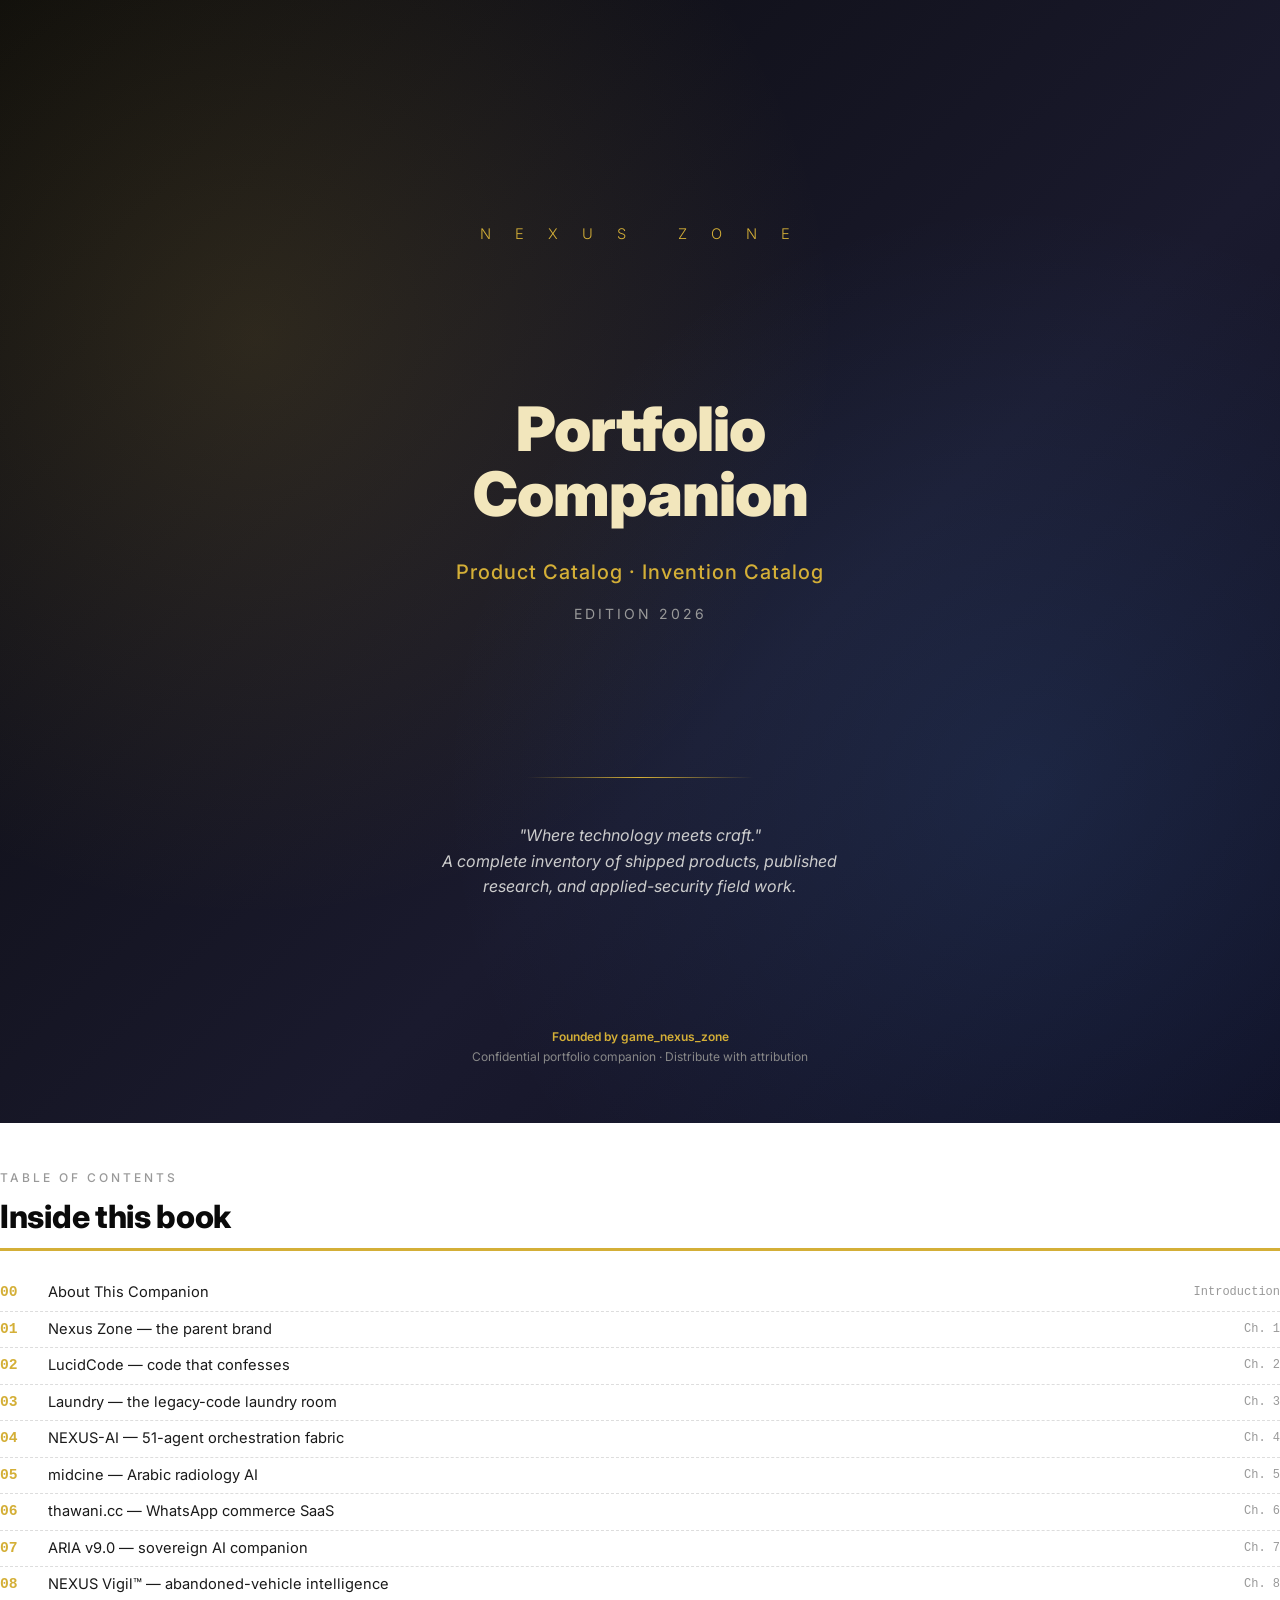
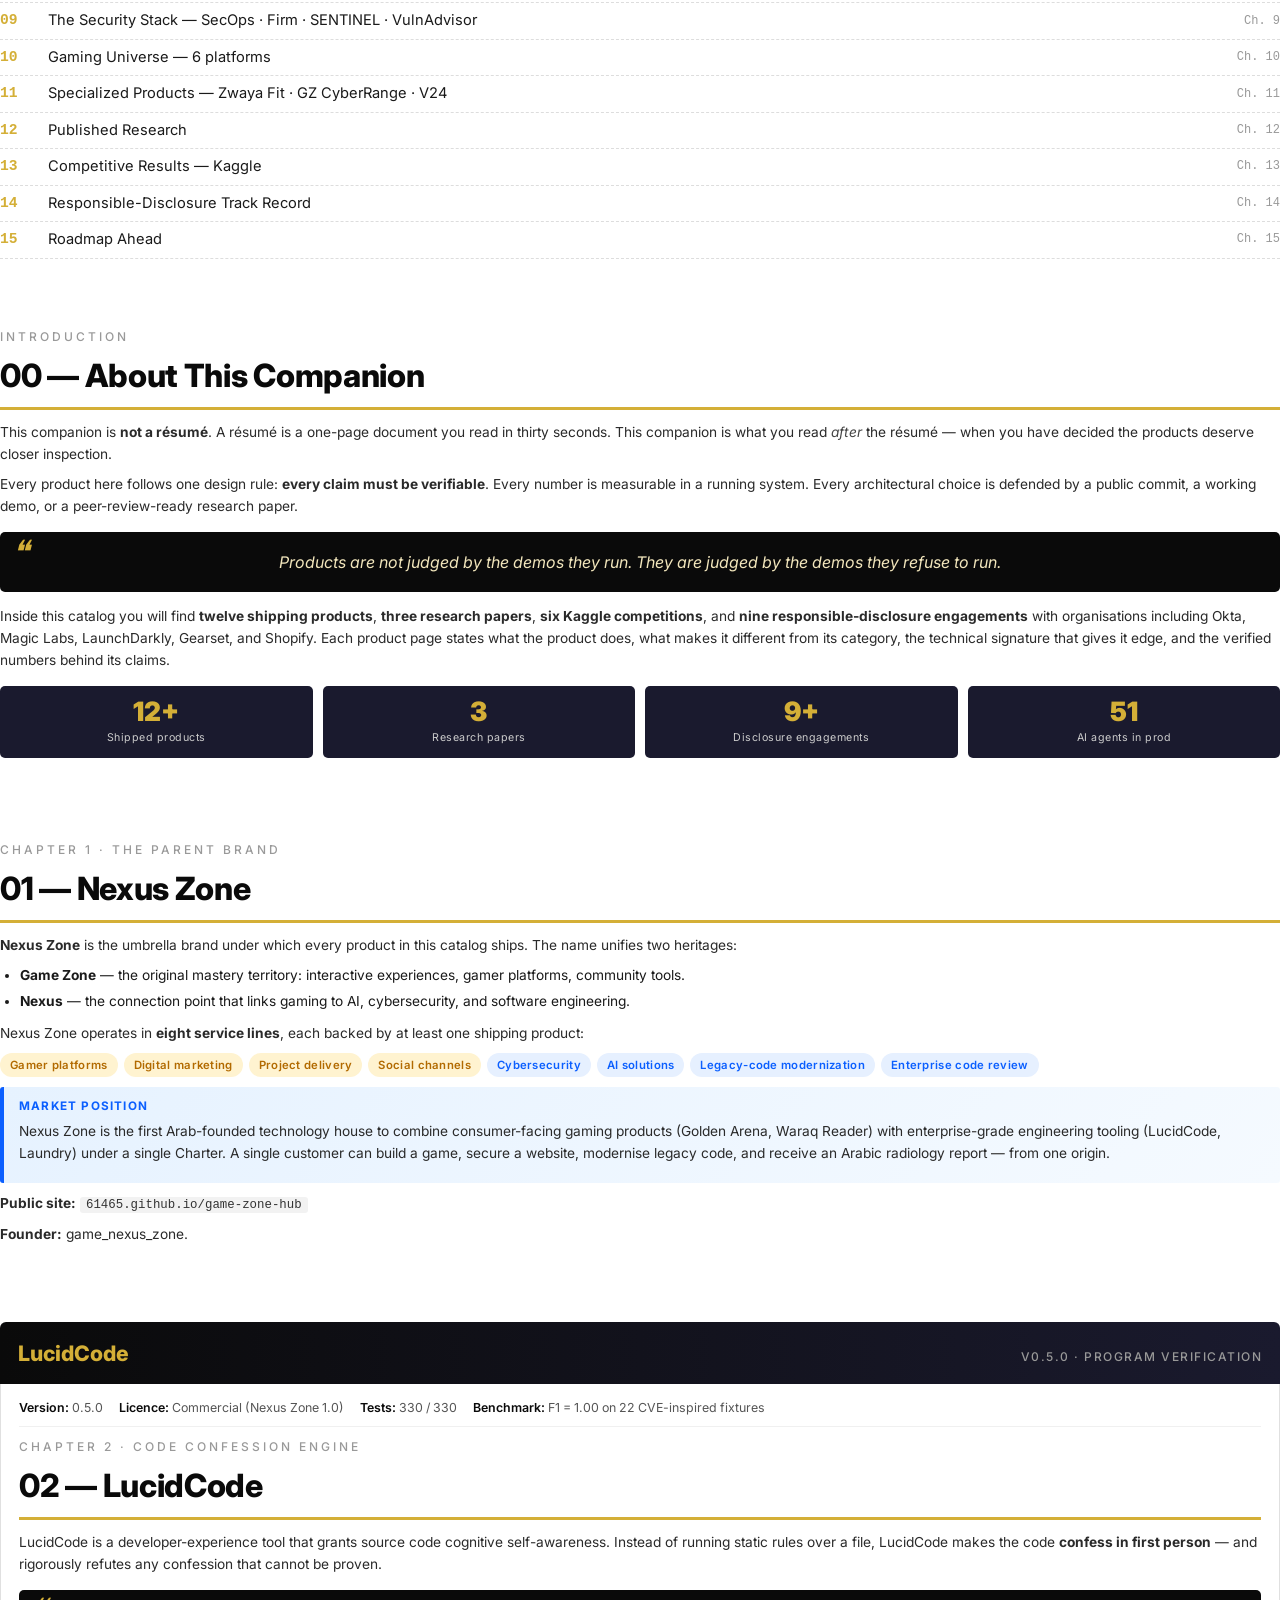
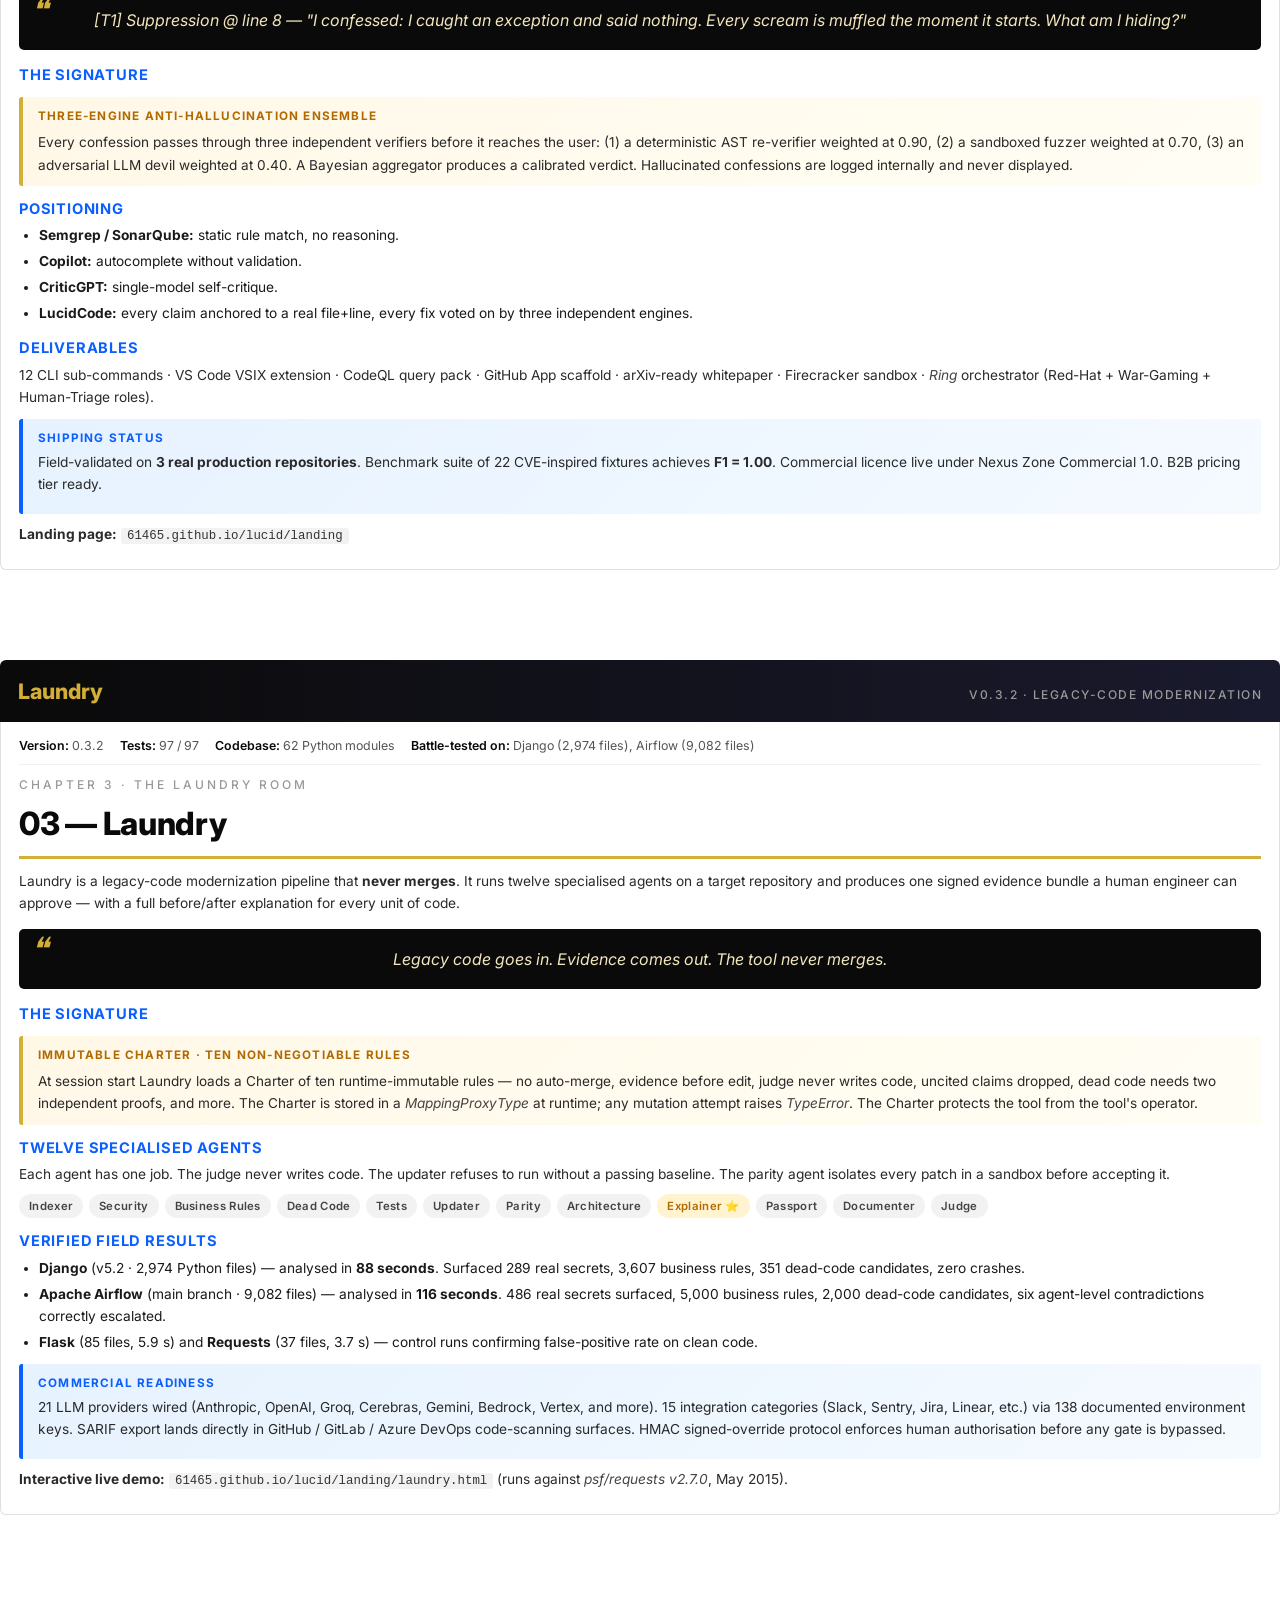
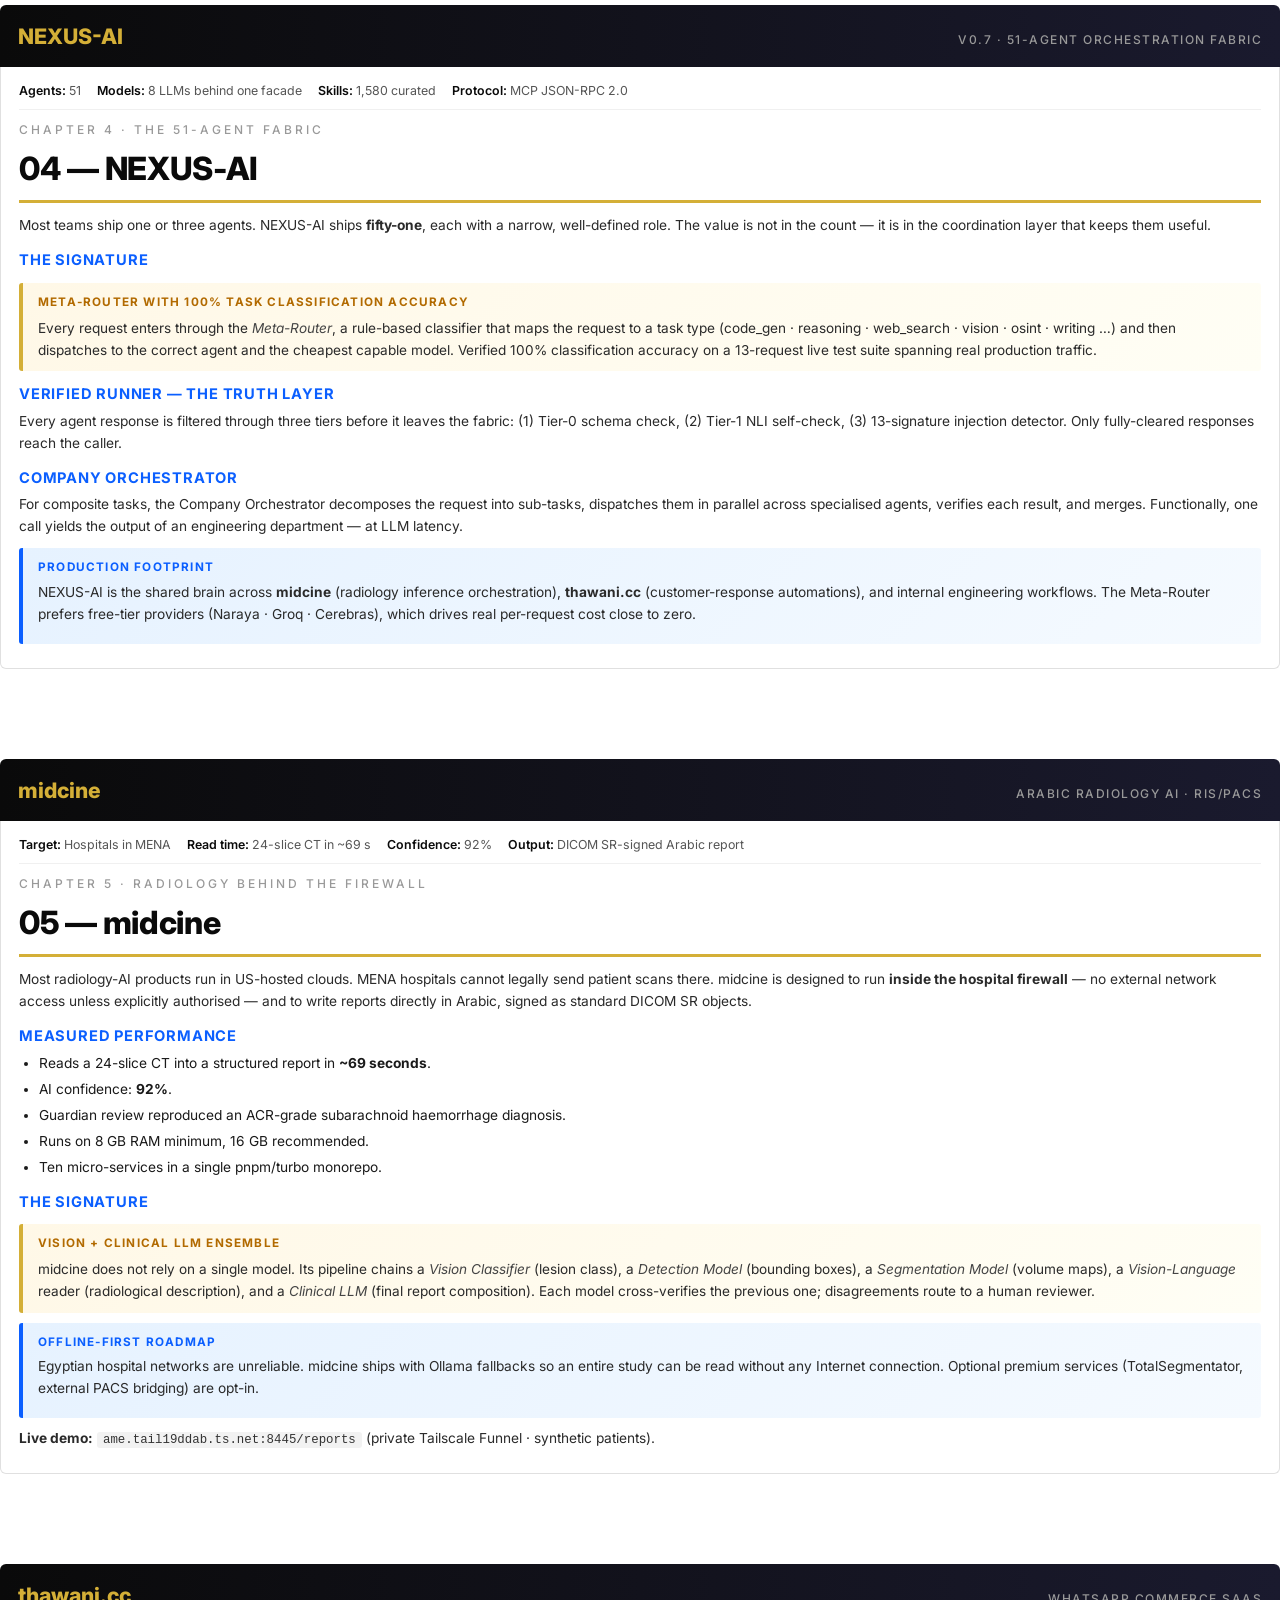
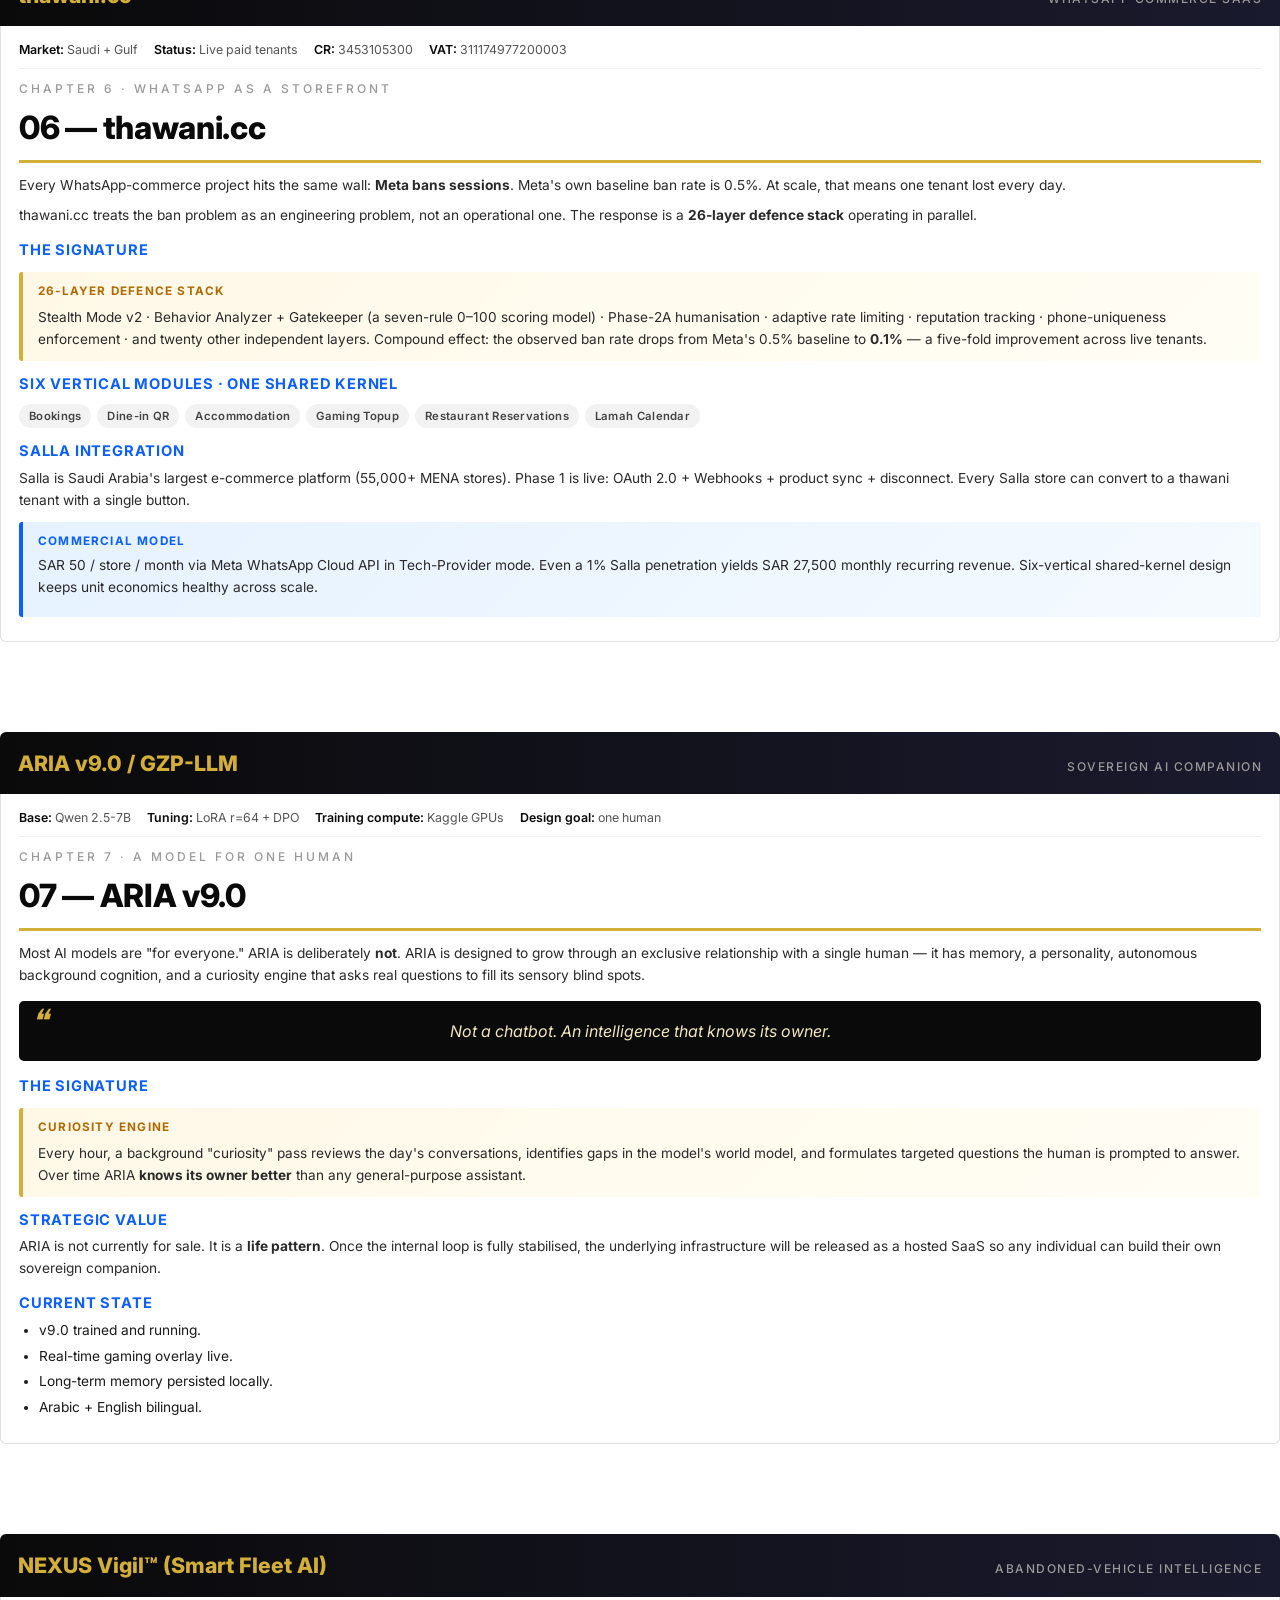
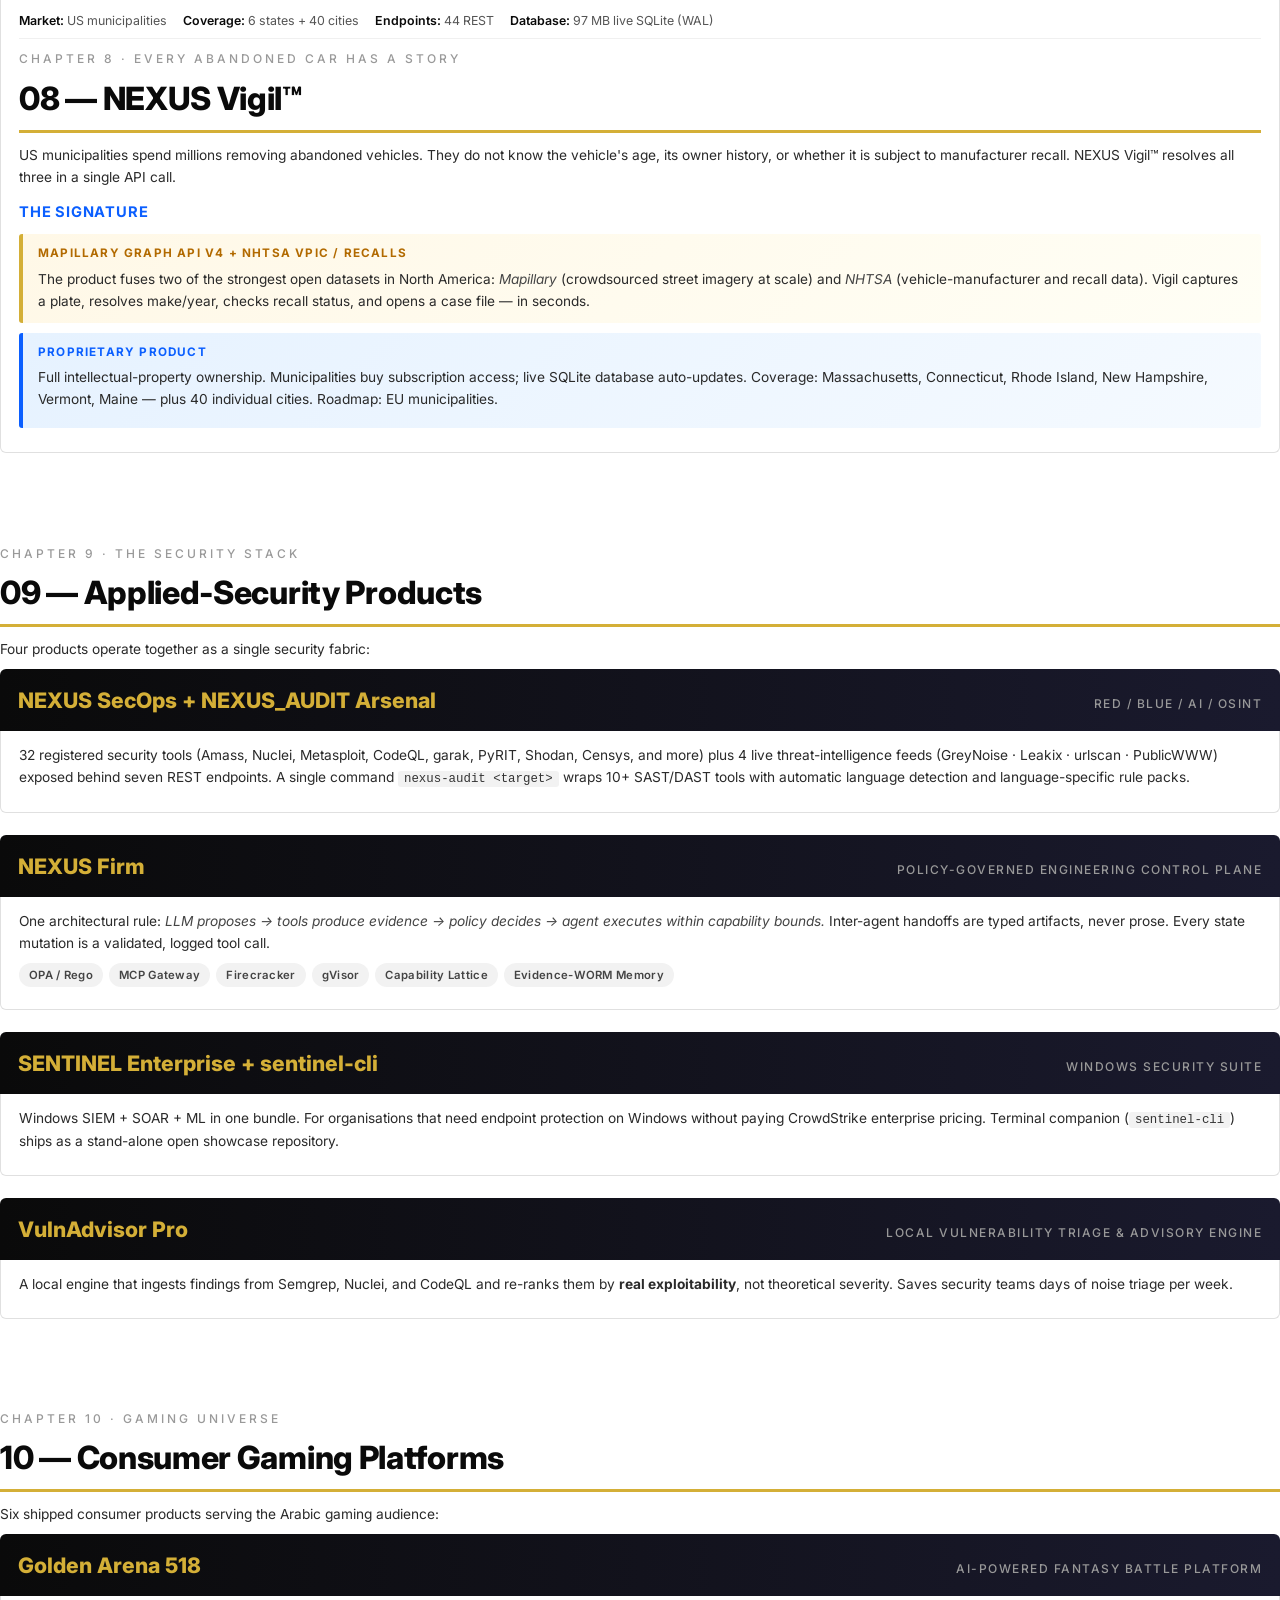
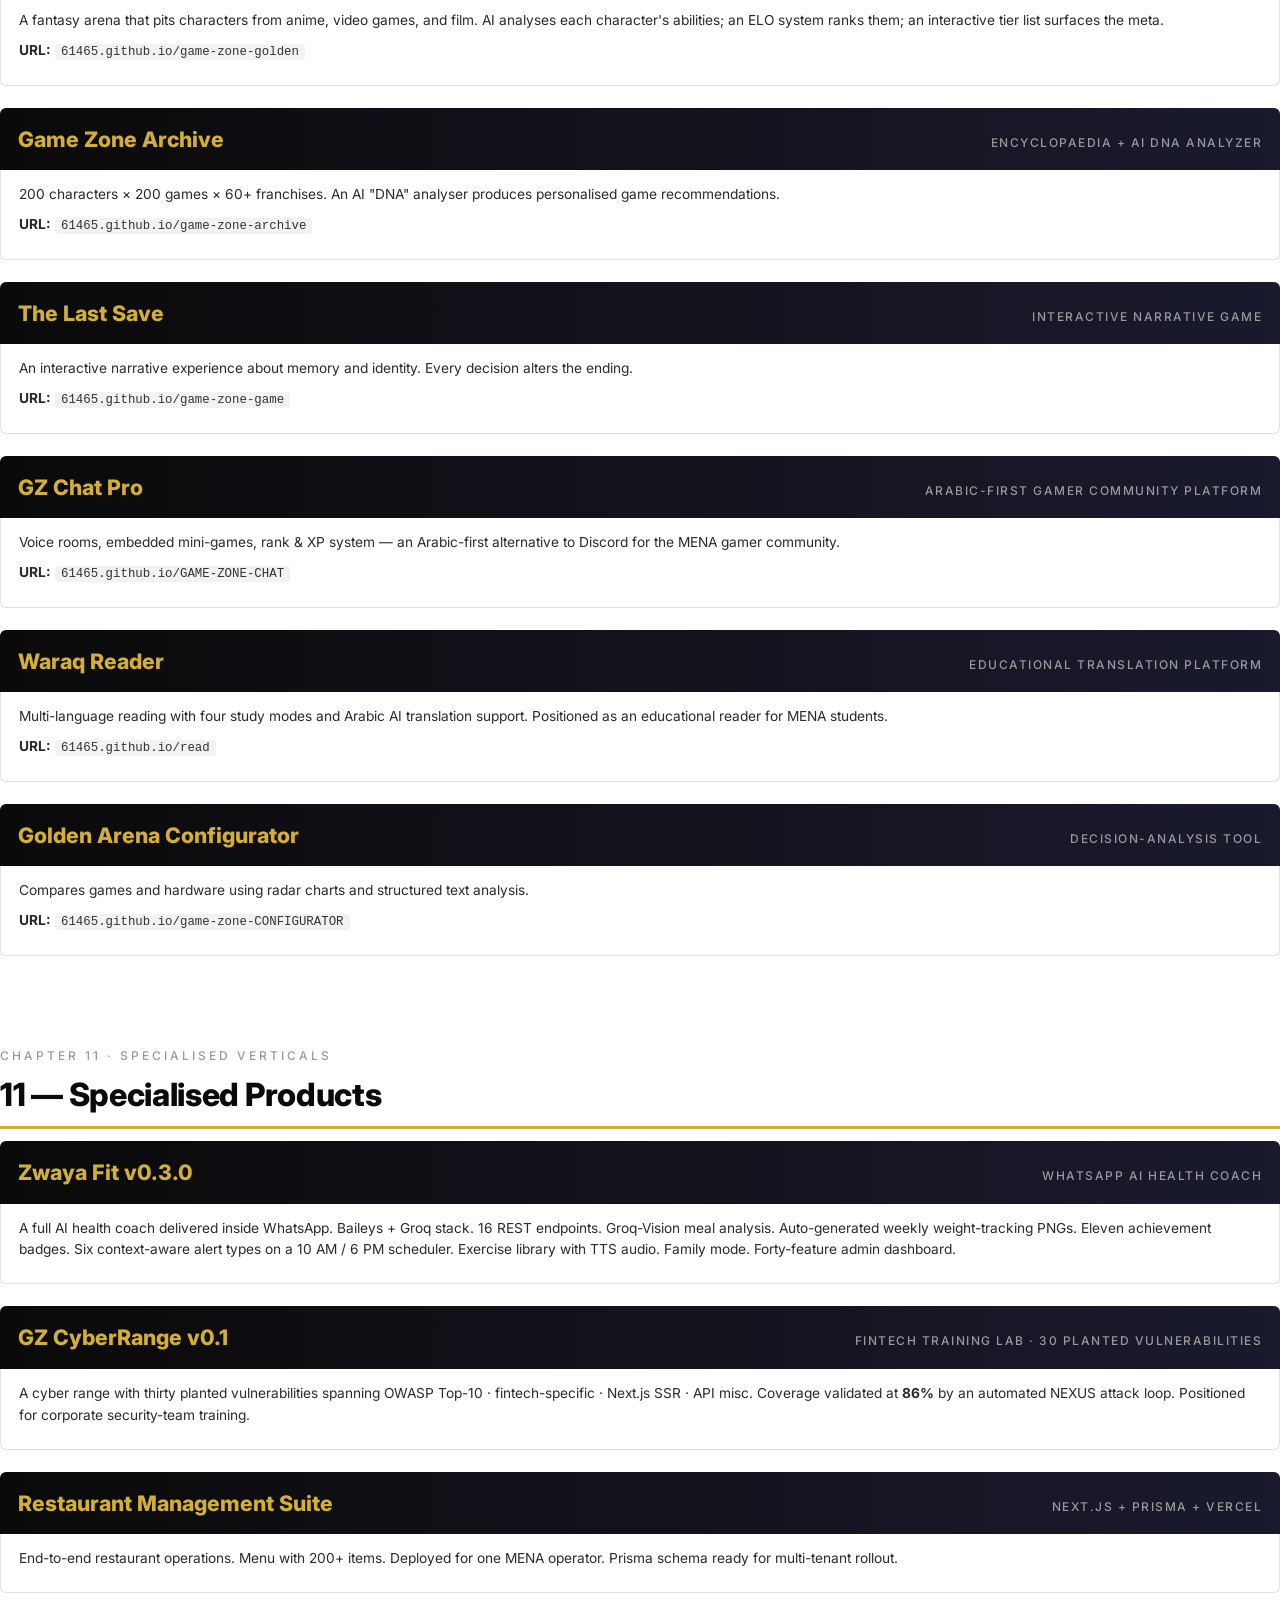
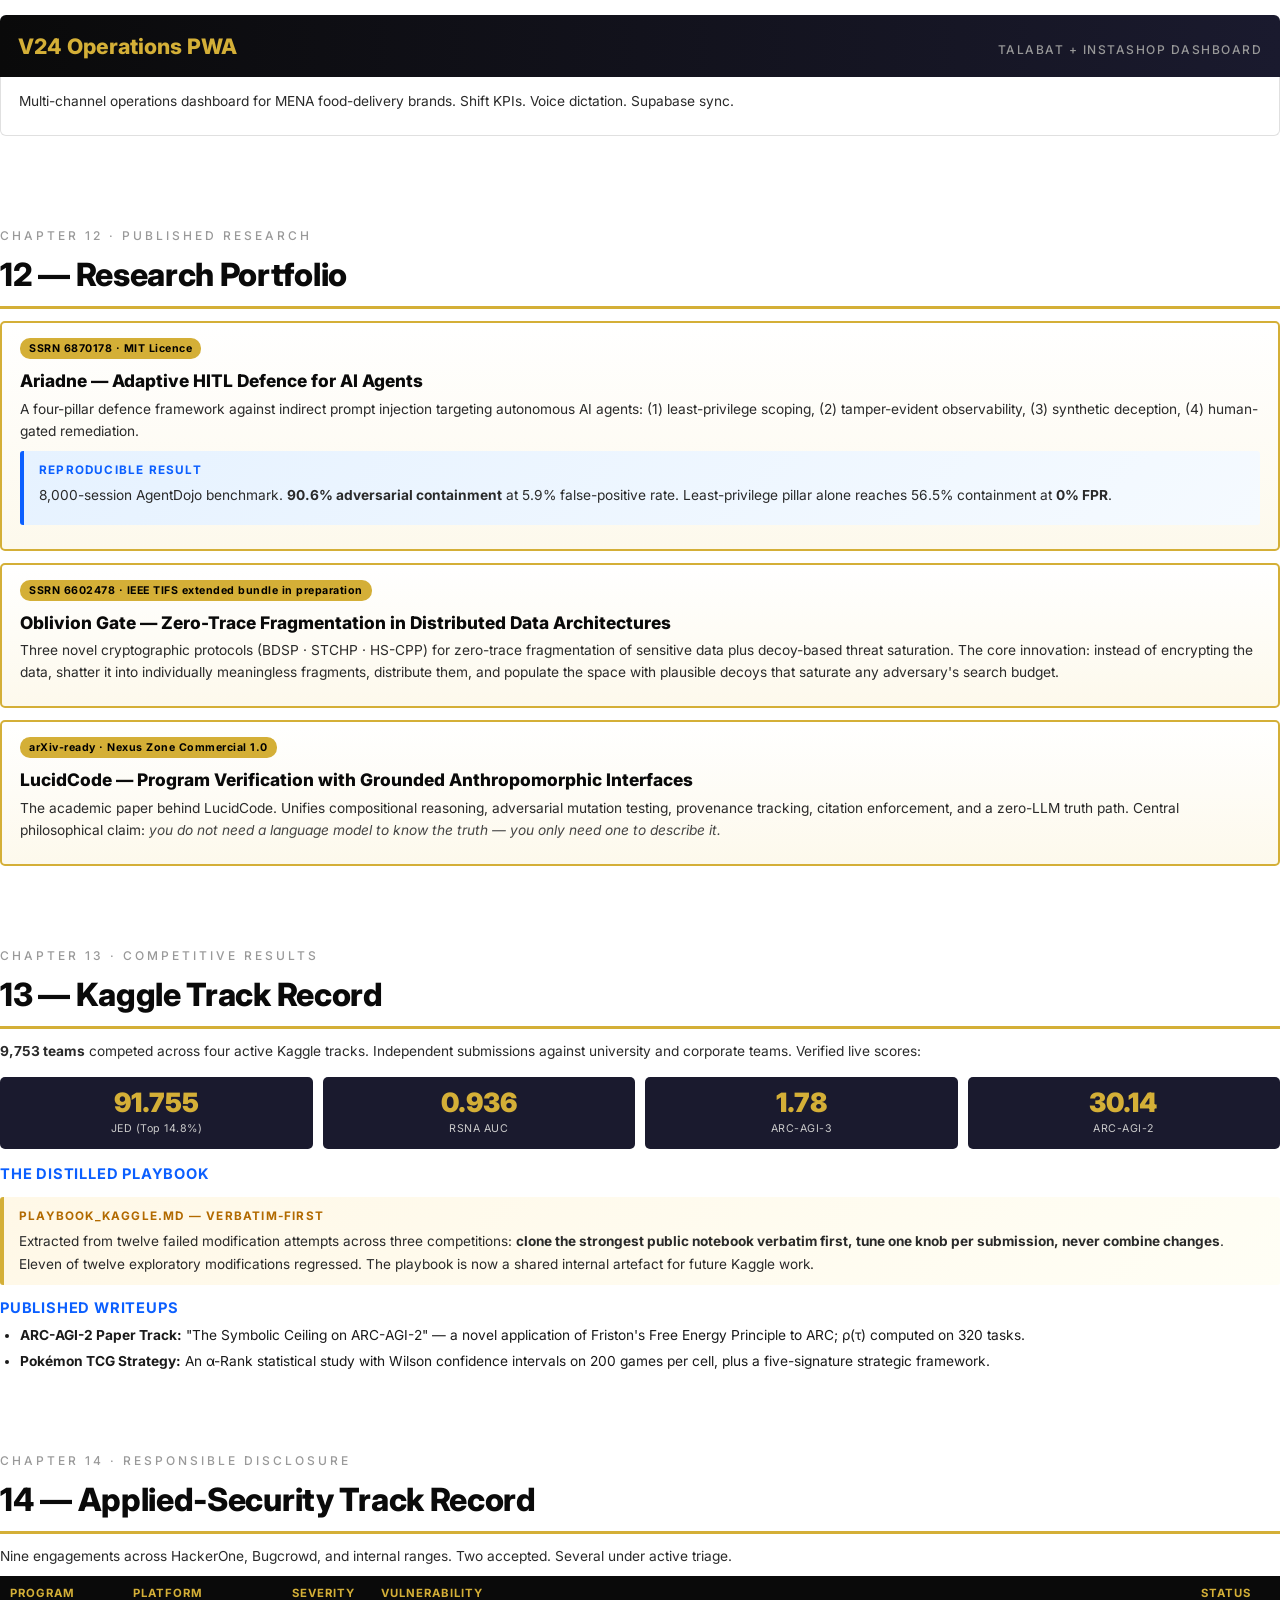
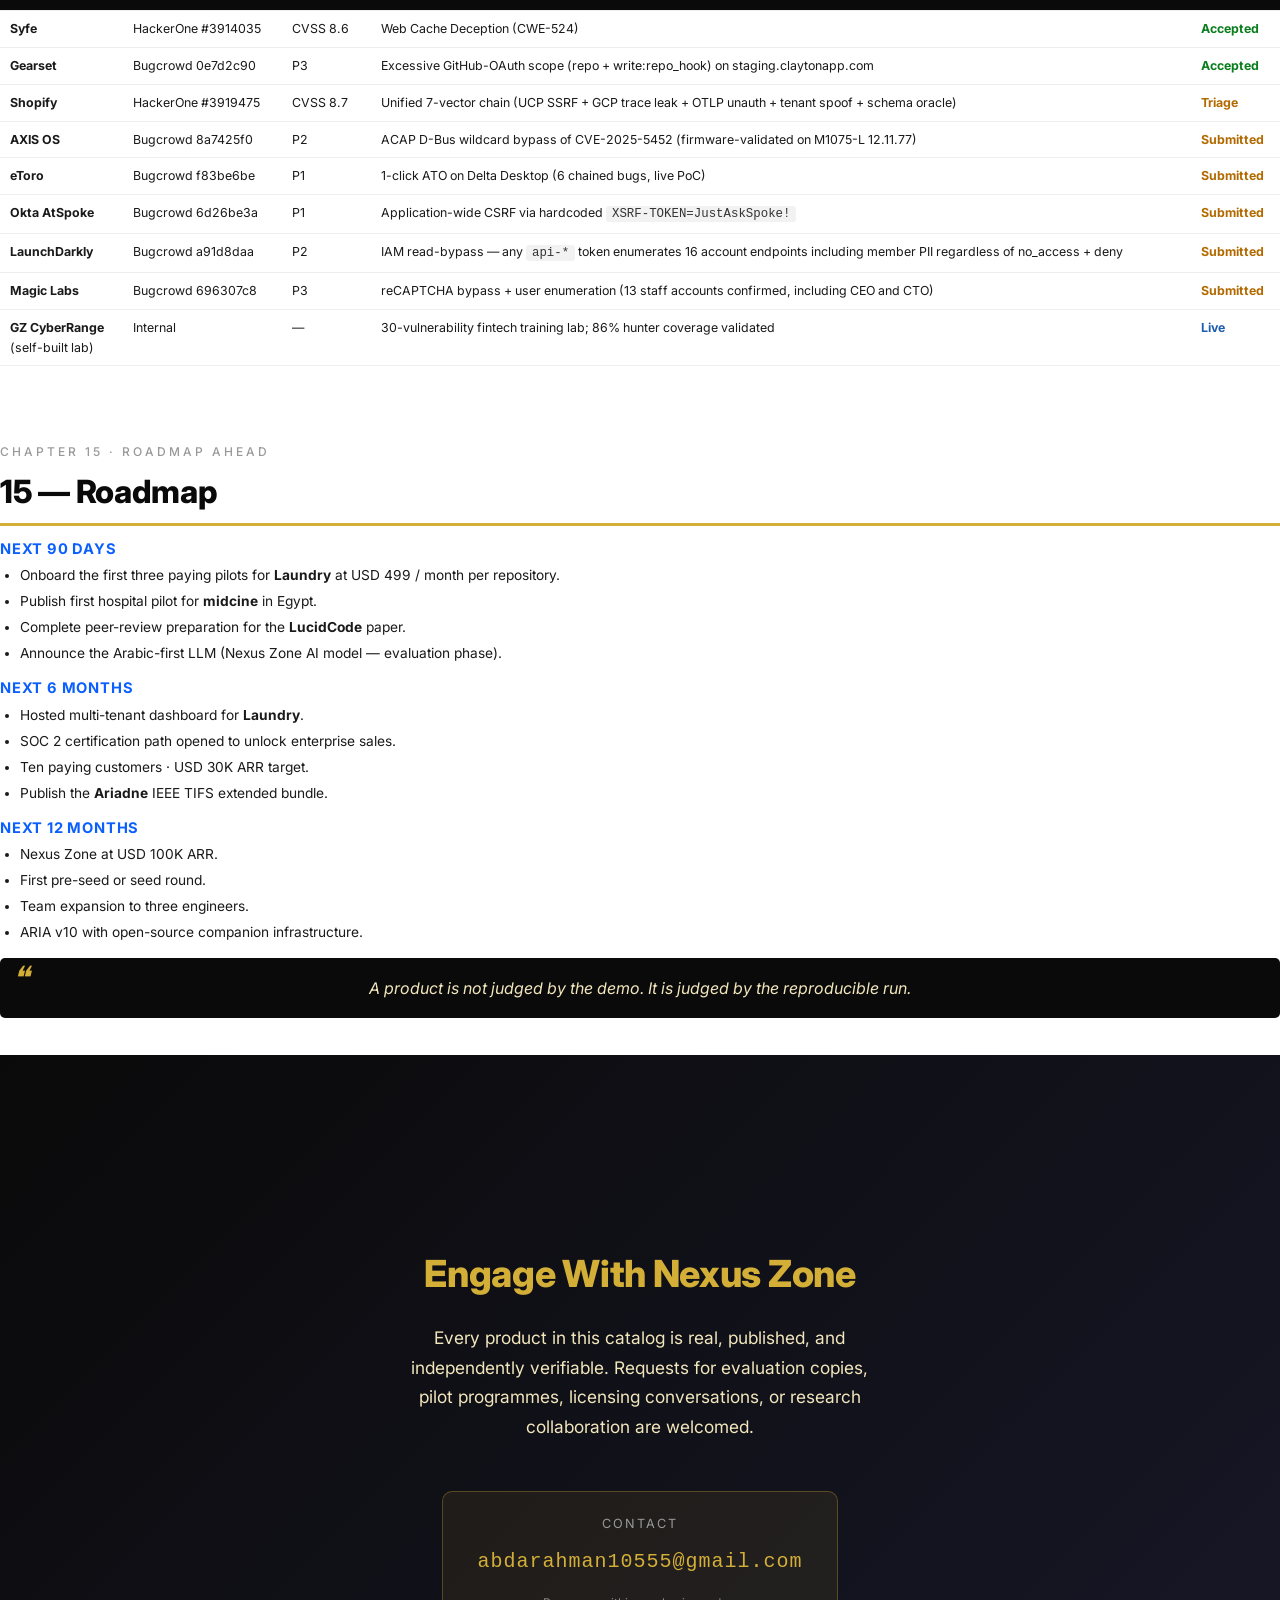
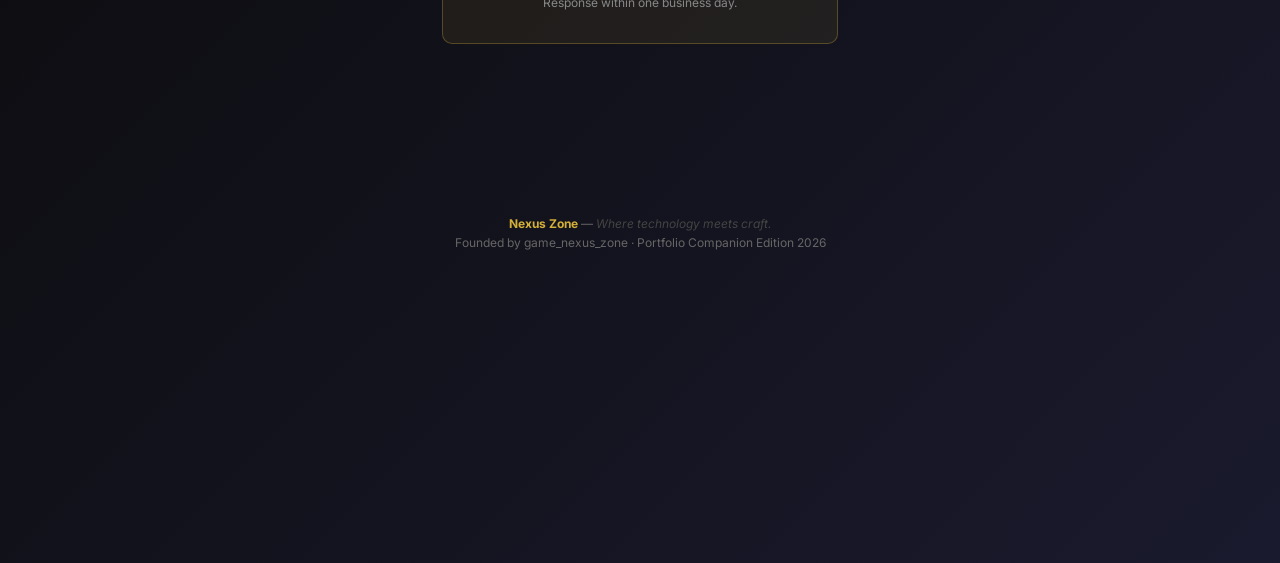
==== commit 85a961d8: "Rename Nexus_Zone_Portfolio_Companion_EN.html to index.html" ====
--- a/index.html
+++ b/index.html
@@ -1,461 +1,1199 @@
 <!DOCTYPE html>
-<html lang="ar" dir="rtl">
+<html lang="en">
 <head>
-  <meta charset="UTF-8">
-  <meta name="viewport" content="width=device-width, initial-scale=1.0">
-  <meta name="description" content="مجمع سوار الأندلس — وجهة تجارية فاخرة في قلب الرياض. تجربة افتراضية تأخذك من الشارع حتى داخل محلات الذهب والمحلات الراقية.">
-  <title>سوار الأندلس | مجمع تجاري وإداري فاخر</title>
-
-  <!-- Fonts -->
-  <link rel="preconnect" href="https://fonts.googleapis.com">
-  <link rel="preconnect" href="https://fonts.gstatic.com" crossorigin>
-  <link href="https://fonts.googleapis.com/css2?family=Tajawal:wght@300;400;500;700;900&family=Amiri:wght@400;700&display=swap" rel="stylesheet">
-
-  <!-- Stylesheet -->
-  <link rel="stylesheet" href="style.css">
-
-  <!-- GSAP (used only for logo stroke; plain CSS handles everything else) -->
-  <script src="https://cdnjs.cloudflare.com/ajax/libs/gsap/3.12.5/gsap.min.js" defer></script>
-  <script>
-    window.addEventListener('error', function(e) {
-      var div = document.createElement('div');
-      div.style.cssText = 'position:fixed;bottom:10px;right:10px;background:rgba(255,0,0,0.85);color:#fff;padding:15px;z-index:999999;border-radius:5px;font-family:monospace;font-size:12px;max-width:90vw;direction:ltr;text-align:left;';
-      div.innerHTML = '<strong>JS Error:</strong> ' + e.message + '<br>at ' + e.filename + ':' + e.lineno;
-      document.body.appendChild(div);
-    });
-  </script>
+<meta charset="UTF-8">
+<title>Nexus Zone — Portfolio Companion · Product Catalog</title>
+<style>
+  @import url('https://fonts.googleapis.com/css2?family=Inter:wght@300;400;500;600;700;800;900&display=swap');
+  @page { size: A4; margin: 14mm 16mm; }
+  @page :first { margin: 0; }
+  * { box-sizing: border-box; margin: 0; padding: 0; }
+  html, body {
+    background: #fff;
+    color: #1a1a1a;
+    font-family: 'Inter', 'Segoe UI', Arial, sans-serif;
+    font-size: 10.3pt;
+    line-height: 1.6;
+  }
+
+  /* ═══════════════ COVER ═══════════════ */
+  .cover {
+    page-break-after: always;
+    height: 297mm;
+    background: linear-gradient(135deg, #0a0a0a 0%, #1a1a2e 60%, #0f0f23 100%);
+    color: #fff;
+    padding: 45mm 22mm;
+    text-align: center;
+    position: relative;
+    display: flex;
+    flex-direction: column;
+    justify-content: center;
+    align-items: center;
+  }
+  .cover::before {
+    content: "";
+    position: absolute;
+    inset: 0;
+    background:
+      radial-gradient(circle at 20% 30%, rgba(212,175,55,.15) 0%, transparent 45%),
+      radial-gradient(circle at 80% 70%, rgba(78,158,255,.12) 0%, transparent 45%);
+    pointer-events: none;
+  }
+  .cover .brand {
+    font-size: 11pt;
+    letter-spacing: 10px;
+    color: #d4af37;
+    margin-bottom: 40mm;
+    font-weight: 300;
+    z-index: 2;
+  }
+  .cover h1 {
+    font-size: 46pt;
+    font-weight: 900;
+    color: #f2e6bc;
+    line-height: 1.05;
+    margin-bottom: 8mm;
+    letter-spacing: -1px;
+    z-index: 2;
+  }
+  .cover .subtitle {
+    font-size: 15pt;
+    color: #d4af37;
+    font-weight: 500;
+    margin-bottom: 4mm;
+    letter-spacing: 1px;
+    z-index: 2;
+  }
+  .cover .en-subtitle {
+    font-size: 10.5pt;
+    color: #999;
+    letter-spacing: 3px;
+    text-transform: uppercase;
+    z-index: 2;
+  }
+  .cover .divider {
+    width: 60mm;
+    height: 1px;
+    background: linear-gradient(90deg, transparent, #d4af37, transparent);
+    margin: 40mm auto 12mm;
+    z-index: 2;
+  }
+  .cover .tagline {
+    font-size: 12pt;
+    color: #ccc;
+    font-style: italic;
+    max-width: 110mm;
+    z-index: 2;
+    line-height: 1.6;
+  }
+  .cover .footer-cover {
+    position: absolute;
+    bottom: 15mm;
+    left: 0; right: 0;
+    text-align: center;
+    color: #666;
+    font-size: 9pt;
+    z-index: 2;
+  }
+  .cover .footer-cover b { color: #d4af37; font-weight: 600; }
+
+  /* ═══════════════ CONTENT ═══════════════ */
+  section {
+    padding: 12mm 0 6mm 0;
+    page-break-inside: avoid;
+  }
+  h2 {
+    font-size: 24pt;
+    font-weight: 800;
+    color: #0a0a0a;
+    padding-bottom: 6px;
+    margin-bottom: 12px;
+    border-bottom: 3px solid #d4af37;
+    letter-spacing: -0.3px;
+    position: relative;
+  }
+  h2 .h2-tag {
+    display: block;
+    font-size: 9pt;
+    color: #999;
+    letter-spacing: 3px;
+    text-transform: uppercase;
+    font-weight: 500;
+    margin-bottom: 4px;
+  }
+  h3 {
+    font-size: 14pt;
+    font-weight: 700;
+    color: #1a1a2e;
+    margin: 16px 0 6px 0;
+  }
+  h4 {
+    font-size: 11pt;
+    font-weight: 700;
+    color: #0b5fff;
+    margin: 12px 0 4px 0;
+    text-transform: uppercase;
+    letter-spacing: 0.8px;
+  }
+  p {
+    margin-bottom: 8px;
+    color: #2a2a2a;
+    font-size: 10.3pt;
+  }
+  ul { margin: 4px 0 10px 20px; padding: 0; }
+  li { margin-bottom: 4px; line-height: 1.6; }
+  strong { color: #000; font-weight: 700; }
+  em { color: #444; font-style: italic; }
+  code {
+    font-family: ui-monospace, 'SF Mono', Consolas, monospace;
+    background: #f2f2f2;
+    padding: 1px 6px;
+    border-radius: 3px;
+    font-size: 9.3pt;
+    color: #333;
+  }
+
+  /* ═══════════════ TOC ═══════════════ */
+  .toc { page-break-after: always; }
+  .toc h2 { margin-bottom: 24px; }
+  .toc-item {
+    padding: 6px 0;
+    border-bottom: 1px dashed #ddd;
+    font-size: 11pt;
+    display: flex;
+    justify-content: space-between;
+    align-items: center;
+  }
+  .toc-num {
+    color: #d4af37;
+    font-weight: 700;
+    min-width: 36px;
+    font-family: ui-monospace, monospace;
+  }
+  .toc-name { flex: 1; padding: 0 12px; color: #1a1a1a; }
+  .toc-page { color: #999; font-size: 9pt; font-family: ui-monospace, monospace; }
+
+  /* ═══════════════ PRODUCT CARDS ═══════════════ */
+  .product {
+    margin-bottom: 22px;
+    page-break-inside: avoid;
+  }
+  .prod-header {
+    background: linear-gradient(90deg, #0a0a0a, #1a1a2e);
+    color: #f2e6bc;
+    padding: 14px 18px;
+    border-radius: 6px 6px 0 0;
+    display: flex;
+    justify-content: space-between;
+    align-items: baseline;
+    flex-wrap: wrap;
+    gap: 8px;
+  }
+  .prod-name {
+    font-size: 16pt;
+    font-weight: 800;
+    color: #d4af37;
+  }
+  .prod-tag {
+    font-size: 9pt;
+    letter-spacing: 1.5px;
+    color: #999;
+    text-transform: uppercase;
+    font-weight: 500;
+  }
+  .prod-body {
+    background: #fff;
+    border: 1px solid #e0e0e0;
+    border-top: none;
+    border-radius: 0 0 6px 6px;
+    padding: 14px 18px;
+  }
+  .prod-meta {
+    font-size: 9.3pt;
+    color: #555;
+    margin-bottom: 10px;
+    padding-bottom: 8px;
+    border-bottom: 1px solid #f0f0f0;
+    display: flex;
+    flex-wrap: wrap;
+    gap: 4px 16px;
+  }
+  .prod-meta .meta-item b {
+    color: #0a0a0a;
+    font-weight: 600;
+  }
+
+  /* Highlight boxes */
+  .signature-box {
+    background: linear-gradient(135deg, #fff8e7, #fffef5);
+    border-left: 4px solid #d4af37;
+    padding: 10px 15px;
+    margin: 10px 0;
+    border-radius: 3px;
+  }
+  .signature-box .label {
+    color: #b26a00;
+    font-size: 8.8pt;
+    font-weight: 700;
+    letter-spacing: 1.2px;
+    text-transform: uppercase;
+    display: block;
+    margin-bottom: 5px;
+  }
+  .signature-box p {
+    color: #2a2a2a;
+    font-size: 10.2pt;
+    margin: 0;
+    line-height: 1.65;
+  }
+
+  .metric-box {
+    background: linear-gradient(135deg, #e6f2ff, #f5faff);
+    border-left: 4px solid #0b5fff;
+    padding: 10px 15px;
+    margin: 10px 0;
+    border-radius: 3px;
+  }
+  .metric-box .label {
+    color: #0b5fff;
+    font-size: 8.8pt;
+    font-weight: 700;
+    letter-spacing: 1.2px;
+    text-transform: uppercase;
+    display: block;
+    margin-bottom: 5px;
+  }
+
+  /* Stats bar */
+  .stats-bar {
+    display: grid;
+    grid-template-columns: repeat(4, 1fr);
+    gap: 10px;
+    margin: 14px 0;
+  }
+  .stat-item {
+    background: #1a1a2e;
+    color: #fff;
+    padding: 12px 10px;
+    border-radius: 5px;
+    text-align: center;
+  }
+  .stat-item .n {
+    font-size: 20pt;
+    font-weight: 900;
+    color: #d4af37;
+    display: block;
+    line-height: 1;
+  }
+  .stat-item .l {
+    font-size: 8pt;
+    color: #ccc;
+    margin-top: 4px;
+    display: block;
+    letter-spacing: 0.5px;
+  }
+
+  /* Quote */
+  .quote {
+    background: #0a0a0a;
+    color: #f2e6bc;
+    padding: 18px 24px;
+    margin: 14px 0;
+    border-radius: 5px;
+    font-style: italic;
+    font-size: 12pt;
+    text-align: center;
+    line-height: 1.5;
+    position: relative;
+  }
+  .quote::before {
+    content: "❝";
+    position: absolute;
+    top: 4px;
+    left: 12px;
+    color: #d4af37;
+    font-size: 24pt;
+    line-height: 1;
+  }
+
+  /* Tags */
+  .tag-row {
+    display: flex;
+    flex-wrap: wrap;
+    gap: 6px;
+    margin: 8px 0;
+  }
+  .tag {
+    background: #f2f2f2;
+    color: #444;
+    font-size: 8.5pt;
+    padding: 3px 10px;
+    border-radius: 12px;
+    font-weight: 600;
+    letter-spacing: 0.3px;
+  }
+  .tag.gold {
+    background: #fff3d0;
+    color: #b26a00;
+  }
+  .tag.blue {
+    background: #e6f0ff;
+    color: #0b5fff;
+  }
+  .tag.green {
+    background: #e8f7ea;
+    color: #0a7d1c;
+  }
+  .tag.red {
+    background: #ffeaea;
+    color: #c02020;
+  }
+
+  /* Research blocks */
+  .research-block {
+    border: 2px solid #d4af37;
+    padding: 14px 18px;
+    margin: 12px 0;
+    border-radius: 5px;
+    background: linear-gradient(180deg, #fff, #fdf9ec);
+  }
+  .research-block .r-title {
+    font-size: 13pt;
+    font-weight: 800;
+    color: #0a0a0a;
+    margin-bottom: 4px;
+  }
+  .research-block .r-badge {
+    display: inline-block;
+    background: #d4af37;
+    color: #000;
+    font-size: 8pt;
+    padding: 2px 9px;
+    border-radius: 10px;
+    font-weight: 700;
+    margin-bottom: 8px;
+    letter-spacing: 0.5px;
+  }
+
+  /* Bounty table */
+  .bounty-table {
+    width: 100%;
+    border-collapse: collapse;
+    font-size: 9.3pt;
+    margin: 8px 0;
+  }
+  .bounty-table th, .bounty-table td {
+    padding: 8px 10px;
+    border-bottom: 1px solid #eee;
+    text-align: left;
+    vertical-align: top;
+  }
+  .bounty-table th {
+    background: #0a0a0a;
+    color: #d4af37;
+    font-weight: 700;
+    font-size: 8.5pt;
+    text-transform: uppercase;
+    letter-spacing: 1px;
+  }
+  .status-accepted { color: #0a7d1c; font-weight: 700; }
+  .status-triage   { color: #b26a00; font-weight: 700; }
+  .status-live     { color: #1e5db0; font-weight: 700; }
+
+  /* Final page */
+  .final-page {
+    background: linear-gradient(135deg, #0a0a0a 0%, #1a1a2e 100%);
+    color: #fff;
+    padding: 50mm 22mm;
+    text-align: center;
+    height: 297mm;
+    page-break-before: always;
+  }
+  .final-page h2 {
+    color: #d4af37;
+    font-size: 28pt;
+    border: none;
+    padding: 0;
+    margin-bottom: 20px;
+  }
+  .final-page .h2-tag { display: none; }
+  .final-page .final-msg {
+    color: #f2e6bc;
+    font-size: 13pt;
+    max-width: 130mm;
+    margin: 0 auto 30px;
+    line-height: 1.7;
+  }
+  .final-page .contact-block {
+    background: rgba(212,175,55,.08);
+    border: 1px solid rgba(212,175,55,.3);
+    border-radius: 10px;
+    padding: 22px 34px;
+    display: inline-block;
+    margin-top: 20px;
+  }
+  .final-page .email {
+    color: #d4af37;
+    font-size: 15pt;
+    letter-spacing: 1px;
+    font-family: ui-monospace, monospace;
+  }
+
+  a { color: #0b5fff; text-decoration: none; }
+</style>
 </head>
 <body>
 
-  <!-- Skip button (shown after gate) -->
-  <button type="button" class="skip-intro" id="skip-intro" aria-label="تجاوز المقدمة">تجاوز المقدمة ←</button>
-
-  <!-- ══════════════════════════════════════
-       INTRO SEQUENCE
-  ══════════════════════════════════════ -->
-  <div id="intro" aria-hidden="true">
-
-    <!-- Stage 0: Gate / Splash -->
-    <section id="gate" class="stage active" role="region" aria-label="بوابة الدخول">
-      <div class="gate-pattern"></div>
-      <!-- decorative arcs -->
-      <div class="gate-arc"></div>
-      <div class="gate-arc"></div>
-      <div class="gate-arc"></div>
-
-      <!-- Dark overlay — click to illuminate -->
-      <div id="illuminate-overlay" class="illuminate-overlay" role="button"
-           tabindex="0" aria-label="اضغط للإضاءة">
-        <div class="illum-rays"></div>
-        <div class="illum-center-glow"></div>
-        <div class="illum-click-text">
-          <span class="illum-icon">✦</span>
-          <span class="illum-label">اضغط للإضاءة</span>
-          <span class="illum-icon">✦</span>
-        </div>
-        <div class="illum-pulse-ring"></div>
-        <div class="illum-pulse-ring delay"></div>
-      </div>
-
-      <div class="gate-content" id="gate-content">
-        <h1 class="gate-mark">سـوار</h1>
-        <p class="gate-sub">مجمع سوار الأندلس</p>
-        <button id="enter-btn" class="fancy-btn" aria-label="ابدأ التجربة الافتراضية">
-          <span class="btn-text">ادخل سوار</span>
-          <span class="btn-icon">←</span>
-        </button>
-        <p class="gate-hint">تجربة افتراضية &middot; ٤٥ ثانية</p>
-      </div>
-    </section>
-
-    <!-- Stage 1: Logo Reveal -->
-    <section id="stage-1" class="stage" role="region" aria-label="هوية المشروع">
-      <div class="logo-stage">
-        <svg id="sawar-svg" viewBox="0 0 600 220" xmlns="http://www.w3.org/2000/svg" aria-label="شعار سوار">
-          <!-- stroke path (animated draw) -->
-          <text x="300" y="148" font-family="Amiri, serif" font-size="165" font-weight="700"
-                fill="none" stroke="#E8C77A" stroke-width="1.5"
-                text-anchor="middle" class="logo-stroke">سوار</text>
-          <!-- fill (fades in after stroke) -->
-          <text x="300" y="148" font-family="Amiri, serif" font-size="165" font-weight="700"
-                fill="#F4EEE2" text-anchor="middle" class="logo-fill">سوار</text>
-        </svg>
-        <p class="logo-sub">م&nbsp;ج&nbsp;م&nbsp;ع &nbsp;&nbsp; س&nbsp;و&nbsp;ا&nbsp;ر &nbsp;&nbsp; ا&nbsp;ل&nbsp;أ&nbsp;ن&nbsp;د&nbsp;ل&nbsp;س</p>
-      </div>
-    </section>
-
-    <!-- Stage 2: Aerial / Central Plaza -->
-    <section id="stage-2" class="stage image-stage" role="region" aria-label="الساحة المركزية">
-      <div class="image-frame">
-        <img src="assets/aerial.jpg" alt="لقطة جوية للساحة المركزية لمجمع سوار الأندلس" loading="eager">
-      </div>
-      <div class="vignette"></div>
-      <div class="stage-progress-bar"></div>
-      <div class="caption-wrap"><div class="caption">حيث يلتقي الطموح بالأناقة</div></div>
-    </section>
-
-    <!-- Stage 3: Wide shot -->
-    <section id="stage-3" class="stage image-stage" role="region" aria-label="المبنى الكامل">
-      <div class="image-frame">
-        <img src="assets/wide.jpg" alt="المبنى الكامل من الخارج — مجمع سوار الأندلس" loading="eager">
-      </div>
-      <div class="vignette"></div>
-      <div class="stage-progress-bar"></div>
-      <div class="caption-wrap"><div class="caption">واجهة معاصرة بروح نجدية</div></div>
-    </section>
-
-    <!-- Stage 4: Facade close-up -->
-    <section id="stage-4" class="stage image-stage" role="region" aria-label="واجهة المجمع">
-      <div class="image-frame">
-        <img src="assets/facade.jpg" alt="واجهة مجمع سوار الأندلس والمحلات التجارية" loading="eager">
-      </div>
-      <div class="vignette"></div>
-      <div class="stage-progress-bar"></div>
-      <div class="caption-wrap"><div class="caption">ادخل عالماً من الفخامة</div></div>
-    </section>
-
-    <!-- Stage 5: Street level / shops -->
-    <section id="stage-5" class="stage image-stage" role="region" aria-label="المحلات التجارية">
-      <div class="image-frame">
-        <img src="assets/shop.jpg" alt="المحلات التجارية في الطابق الأرضي لمجمع سوار الأندلس" loading="eager">
-      </div>
-      <div class="vignette"></div>
-      <div class="stage-progress-bar"></div>
-      <div class="caption-wrap"><div class="caption">اختر باباً&hellip; وادخل</div></div>
-    </section>
-
-    <!-- Stage 6: Gold door -->
-    <section id="stage-door" class="stage" role="region" aria-label="باب الذهب">
-      <div class="door-scene" id="door-scene" tabindex="0" role="button" aria-label="اضغط لفتح الباب والدخول">
-        <div class="door-frame">
-          <div class="door-panel left">
-            <div class="door-grain"></div>
-            <div class="door-inlay"></div>
-          </div>
-          <div class="door-panel right">
-            <div class="door-grain"></div>
-            <div class="door-inlay"></div>
-          </div>
-          <div class="door-handle-l" aria-hidden="true"></div>
-          <div class="door-handle-r" aria-hidden="true"></div>
-          <div class="door-light" aria-hidden="true"></div>
-          <div class="door-burst" aria-hidden="true"></div>
-        </div>
-        <div class="door-cta" aria-hidden="true">
-          <span class="door-cta-text">ادفع الباب</span>
-          <span class="door-pulse">●</span>
-        </div>
-      </div>
-    </section>
-
-    <!-- Progress dots -->
-    <div class="intro-progress" aria-hidden="true" role="progressbar" aria-label="مراحل التجربة">
-      <span class="dot active"></span>
-      <span class="dot"></span>
-      <span class="dot"></span>
-      <span class="dot"></span>
-      <span class="dot"></span>
-      <span class="dot"></span>
-      <span class="dot"></span>
-    </div>
-
-  </div><!-- /intro -->
-
-
-  <!-- ══════════════════════════════════════
-       MAIN SITE
-  ══════════════════════════════════════ -->
-  <main id="main-content">
-
-    <!-- ── Navbar ── -->
-    <header class="navbar" id="navbar" role="banner">
-      <div class="container nav-wrap">
-        <a href="#hero" class="brand" aria-label="سوار الأندلس — الرئيسية">
-          <span class="brand-mark">سوار</span>
-          <span class="brand-sub">الأندلس</span>
-        </a>
-
-        <nav class="nav-links" id="nav-links" role="navigation" aria-label="التنقل الرئيسي">
-          <a href="#hero">الرئيسية</a>
-          <a href="#about">عن المشروع</a>
-          <a href="#amenities">المرافق</a>
-          <a href="#gallery">المعرض</a>
-          <a href="#location">الموقع</a>
-          <a href="#contact">تواصل</a>
-        </nav>
-
-        <a href="#contact" class="cta-btn" id="navbar-cta">احجز جولة</a>
-
-        <button class="menu-toggle" id="menu-toggle"
-                aria-label="فتح القائمة" aria-expanded="false" aria-controls="nav-links">
-          <span></span><span></span><span></span>
-        </button>
-      </div>
-    </header>
-
-
-    <!-- ── Hero ── -->
-    <section id="hero" class="hero" aria-label="الصفحة الرئيسية">
-      <div class="hero-bg" aria-hidden="true">
-        <img src="assets/entrance.jpg" alt="">
-      </div>
-      <div class="hero-overlay" aria-hidden="true"></div>
-      <div class="container hero-inner">
-        <p class="eyebrow">مجمع تجاري &middot; إداري &middot; ترفيهي</p>
-        <h1 class="hero-title">سوار الأندلس</h1>
-        <p class="hero-sub">وجهة فاخرة تجمع المكاتب والمحلات والحياة<br>في قلب الرياض</p>
-        <div class="hero-cta">
-          <a href="#contact" class="btn-primary" id="hero-cta-primary">احجز جولة</a>
-          <a href="#amenities" class="btn-ghost" id="hero-cta-ghost">تصفّح المرافق</a>
-        </div>
-        <div class="hero-scroll" aria-hidden="true"><span></span></div>
-      </div>
-    </section>
-
-
-    <!-- ── About ── -->
-    <section id="about" class="section about" aria-labelledby="about-heading">
-      <div class="container">
-        <div class="section-head reveal">
-          <span class="kicker">عن المشروع</span>
-          <h2 id="about-heading">تصميم يلتقي فيه التراث بالحداثة</h2>
-          <span class="divider"></span>
-        </div>
-
-        <div class="about-grid">
-          <div class="about-text">
-            <p class="reveal">مجمع <strong>سوار الأندلس</strong> وجهة فريدة تجمع بين الفخامة والعملية. صُمّم ليقدّم تجربة متكاملة للمكاتب التجارية والمحلات الفاخرة، مع مساحات خضراء واسعة وساحة مركزية تتوسط المجمع.</p>
-            <p class="reveal">يجمع التصميم بين روح التراث النجدي بـ<em>vertical louvres</em> ذهبية اللون، واللمسات المعاصرة من زجاج وحجر طبيعي، ليوفر بيئة عمل وتسوق مريحة ومُلهمة.</p>
-            <p class="reveal">الموقع الاستراتيجي في قلب الرياض يجعله خياراً مثالياً للأعمال التجارية والزوار على حدٍّ سواء.</p>
-          </div>
-
-          <div class="stats" role="list">
-            <div class="stat reveal" role="listitem">
-              <div class="stat-num" data-count="24">٢٤</div>
-              <div class="stat-lbl">محل تجاري</div>
-            </div>
-            <div class="stat reveal" role="listitem">
-              <div class="stat-num" data-count="60">٦٠</div>
-              <div class="stat-lbl">مكتب إداري</div>
-            </div>
-            <div class="stat reveal" role="listitem">
-              <div class="stat-num">٣.٥k<small>م²</small></div>
-              <div class="stat-lbl">ساحة مركزية</div>
-            </div>
-            <div class="stat reveal" role="listitem">
-              <div class="stat-num">٢٠٠+</div>
-              <div class="stat-lbl">موقف سيارة</div>
-            </div>
-          </div>
-        </div>
-      </div>
-    </section>
-
-
-    <!-- ── Amenities ── -->
-    <section id="amenities" class="section amenities" aria-labelledby="amenities-heading">
-      <div class="container">
-        <div class="section-head reveal">
-          <span class="kicker">المرافق</span>
-          <h2 id="amenities-heading">كل ما تحتاجه في مكان واحد</h2>
-          <span class="divider"></span>
-        </div>
-
-        <div class="amen-grid">
-
-          <article class="amen-card reveal">
-            <div class="amen-icon-wrap">
-              <svg class="amen-icon" viewBox="0 0 24 24" aria-hidden="true">
-                <path d="M19 6H5c-1.1 0-2 .9-2 2v9c0 1.1.9 2 2 2h14c1.1 0 2-.9 2-2V8c0-1.1-.9-2-2-2zm-7 3c1.65 0 3 1.35 3 3s-1.35 3-3 3-3-1.35-3-3 1.35-3 3-3zM5 17c0-1.67 3.34-2.5 5-2.5.36 0 .8.05 1.26.14C10.48 15.18 10 16.05 10 17H5zm14 0h-5c0-.95-.48-1.82-1.26-2.36.46-.09.9-.14 1.26-.14 1.66 0 5 .83 5 2.5z"/>
-              </svg>
-            </div>
-            <h3>محلات تجزئة فاخرة</h3>
-            <p>واجهات زجاجية واسعة لعلامات تجارية مختارة وتجربة تسوق راقية.</p>
-          </article>
-
-          <article class="amen-card reveal">
-            <div class="amen-icon-wrap">
-              <svg class="amen-icon" viewBox="0 0 24 24" aria-hidden="true">
-                <path d="M20 6h-3V4c0-1.1-.9-2-2-2H9c-1.1 0-2 .9-2 2v2H4c-1.1 0-2 .9-2 2v11c0 1.1.9 2 2 2h16c1.1 0 2-.9 2-2V8c0-1.1-.9-2-2-2zm-5-2v2H9V4h6zm5 15H4V8h16v11z"/>
-              </svg>
-            </div>
-            <h3>مكاتب بانورامية</h3>
-            <p>مساحات عمل مرنة بإطلالات ممتدة وتصميم يُلهم الإنتاجية.</p>
-          </article>
-
-          <article class="amen-card reveal">
-            <div class="amen-icon-wrap">
-              <svg class="amen-icon" viewBox="0 0 24 24" aria-hidden="true">
-                <path d="M12 2C6.48 2 2 6.48 2 12s4.48 10 10 10 10-4.48 10-10S17.52 2 12 2zm-2 14.5v-9l6 4.5-6 4.5z"/>
-              </svg>
-            </div>
-            <h3>ساحة وأمفيتياتر</h3>
-            <p>قلب أخضر للمجمع: فعاليات، مقاهٍ، ومساحات لمّ شمل.</p>
-          </article>
-
-          <article class="amen-card reveal">
-            <div class="amen-icon-wrap">
-              <svg class="amen-icon" viewBox="0 0 24 24" aria-hidden="true">
-                <path d="M18.92 6.01C18.72 5.42 18.16 5 17.5 5h-11c-.66 0-1.21.42-1.42 1.01L3 12v8a1 1 0 001 1h1a1 1 0 001-1v-1h12v1a1 1 0 001 1h1a1 1 0 001-1v-8l-2.08-5.99zM6.5 16c-.83 0-1.5-.67-1.5-1.5S5.67 13 6.5 13s1.5.67 1.5 1.5S7.33 16 6.5 16zm11 0c-.83 0-1.5-.67-1.5-1.5s.67-1.5 1.5-1.5 1.5.67 1.5 1.5-.67 1.5-1.5 1.5zM5 11l1.5-4.5h11L19 11H5z"/>
-              </svg>
-            </div>
-            <h3>مواقف واسعة مظلّلة</h3>
-            <p>أكثر من ٢٠٠ موقف مظلّل لراحة الزوار والمستأجرين.</p>
-          </article>
-
-        </div>
-      </div>
-    </section>
-
-
-    <!-- ── Gallery ── -->
-    <section id="gallery" class="section gallery" aria-labelledby="gallery-heading">
-      <div class="container">
-        <div class="section-head reveal">
-          <span class="kicker">المعرض</span>
-          <h2 id="gallery-heading">لمحات من المشروع</h2>
-          <span class="divider"></span>
-        </div>
-
-        <div class="gal-grid">
-          <figure class="gal-item large reveal" data-src="assets/aerial.jpg">
-            <img src="assets/aerial.jpg" alt="الساحة المركزية — لقطة جوية">
-            <figcaption>الساحة المركزية</figcaption>
-          </figure>
-          <figure class="gal-item reveal" data-src="assets/wide.jpg">
-            <img src="assets/wide.jpg" alt="الواجهة الرئيسية للمجمع">
-            <figcaption>الواجهة الرئيسية</figcaption>
-          </figure>
-          <figure class="gal-item reveal" data-src="assets/facade.jpg">
-            <img src="assets/facade.jpg" alt="المدخل الرئيسي والمحلات">
-            <figcaption>المدخل والمحلات</figcaption>
-          </figure>
-          <figure class="gal-item reveal" data-src="assets/entrance.jpg">
-            <img src="assets/entrance.jpg" alt="مدخل المجمع قريباً">
-            <figcaption>المدخل قريباً</figcaption>
-          </figure>
-          <figure class="gal-item reveal" data-src="assets/shop.jpg">
-            <img src="assets/shop.jpg" alt="المحلات التجارية في الطابق الأرضي">
-            <figcaption>المحلات التجارية</figcaption>
-          </figure>
-          <figure class="gal-item reveal" data-src="assets/parking.jpg">
-            <img src="assets/parking.jpg" alt="المواقف والمدخل الجانبي">
-            <figcaption>المواقف والمداخل</figcaption>
-          </figure>
-        </div>
-      </div>
-    </section>
-
-
-    <!-- ── Location ── -->
-    <section id="location" class="section location" aria-labelledby="location-heading">
-      <div class="container loc-grid">
-        <div class="loc-text">
-          <span class="kicker">الموقع</span>
-          <h2 id="location-heading">في قلب الرياض</h2>
-          <span class="divider"></span>
-          <p>يقع مجمع سوار الأندلس في موقع مميز يربط بين الأحياء التجارية والسكنية الراقية، مع سهولة وصول للطرق الرئيسية وقربه من الخدمات الحيوية.</p>
-          <ul class="loc-list">
-            <li>١٠ دقائق من مركز المدينة</li>
-            <li>قريب من الطرق السريعة الرئيسية</li>
-            <li>محاط بالأحياء السكنية الراقية</li>
-            <li>وصول مباشر للمواصلات العامة</li>
-          </ul>
-        </div>
-
-        <div class="loc-map reveal">
-          <iframe
-            src="https://www.openstreetmap.org/export/embed.html?bbox=46.6753%2C24.7136%2C46.7053%2C24.7336&amp;layer=mapnik"
-            loading="lazy"
-            title="موقع مجمع سوار الأندلس على الخريطة">
-          </iframe>
-        </div>
-      </div>
-    </section>
-
-
-    <!-- ── Contact ── -->
-    <section id="contact" class="section contact" aria-labelledby="contact-heading">
-      <div class="container con-grid">
-
-        <div class="con-info reveal">
-          <span class="kicker">تواصل معنا</span>
-          <h2 id="contact-heading">احجز جولتك الخاصة</h2>
-          <span class="divider"></span>
-          <p>فريقنا جاهز للرد على استفساراتك وحجز جولة افتراضية أو ميدانية للمجمع.</p>
-          <ul class="con-list">
-            <li><strong>هاتف:</strong> 920 000 000</li>
-            <li><strong>إيميل:</strong> info@sawar.sa</li>
-            <li><strong>العنوان:</strong> الرياض، المملكة العربية السعودية</li>
-          </ul>
-          <div class="socials" aria-label="وسائل التواصل الاجتماعي">
-            <a href="#" aria-label="إنستقرام" id="social-ig">IG</a>
-            <a href="#" aria-label="تويتر / إكس" id="social-x">X</a>
-            <a href="#" aria-label="لينكدإن" id="social-li">in</a>
-          </div>
-        </div>
-
-        <form class="con-form reveal" id="contact-form" novalidate
-              aria-label="نموذج حجز جولة">
-          <label for="con-name">الاسم الكامل
-            <input type="text" id="con-name" name="name" required placeholder="مثال: أحمد محمد" autocomplete="name">
-          </label>
-          <label for="con-phone">رقم الجوال
-            <input type="tel" id="con-phone" name="phone" required placeholder="05xxxxxxxx" autocomplete="tel">
-          </label>
-          <label for="con-msg">الرسالة
-            <textarea id="con-msg" name="message" rows="4" required placeholder="أخبرنا كيف يمكننا مساعدتك..."></textarea>
-          </label>
-          <button type="submit" class="btn-primary" id="con-submit">إرسال الطلب</button>
-          <p class="form-ok" id="form-success" hidden role="alert">✓ تم استلام طلبك، سنتواصل معك قريباً.</p>
-        </form>
-
-      </div>
-    </section>
-
-
-    <!-- ── Footer ── -->
-    <footer class="footer" role="contentinfo">
-      <div class="container foot-wrap">
-        <div class="foot-brand">
-          <span class="brand-mark">سوار</span>
-          <span class="brand-sub">الأندلس</span>
-          <p>وجهة فاخرة في قلب الرياض، حيث يلتقي التراث بالحداثة.</p>
-        </div>
-        <nav class="foot-links" aria-label="روابط سريعة">
-          <h4>روابط سريعة</h4>
-          <a href="#about">عن المشروع</a>
-          <a href="#amenities">المرافق</a>
-          <a href="#gallery">المعرض</a>
-          <a href="#location">الموقع</a>
-          <a href="#contact">تواصل</a>
-        </nav>
-        <div class="foot-contact">
-          <h4>تواصل</h4>
-          <p>info@sawar.sa</p>
-          <p dir="ltr">920 000 000</p>
-          <p>الرياض، المملكة العربية السعودية</p>
-        </div>
-      </div>
-      <div class="foot-bottom">
-        <div class="container">
-          &copy; 2026 مجمع سوار الأندلس &middot; جميع الحقوق محفوظة
-        </div>
-      </div>
-    </footer>
-
-  </main><!-- /main-content -->
-
-
-  <!-- ── Lightbox ── -->
-  <div id="lightbox" class="lightbox" hidden role="dialog" aria-modal="true" aria-label="عرض الصورة">
-    <button class="lb-close" id="lb-close" aria-label="إغلاق معرض الصور">✕</button>
-    <img id="lb-img" alt="">
-  </div>
-
-
-  <!-- Main script -->
-  <script src="main.js"></script>
+<!-- ═══════════════════════════════ COVER ═══════════════════════════════ -->
+<div class="cover">
+  <div class="brand">N E X U S &nbsp; Z O N E</div>
+  <h1>Portfolio<br>Companion</h1>
+  <div class="subtitle">Product Catalog · Invention Catalog</div>
+  <div class="en-subtitle">Edition 2026</div>
+  <div class="divider"></div>
+  <div class="tagline">
+    "Where technology meets craft."<br>
+    A complete inventory of shipped products, published research, and applied-security field work.
+  </div>
+  <div class="footer-cover">
+    <b>Founded by game_nexus_zone</b><br>
+    <span style="color:#888;">Confidential portfolio companion · Distribute with attribution</span>
+  </div>
+</div>
+
+<!-- ═══════════════════════════════ TOC ═══════════════════════════════ -->
+<section class="toc">
+  <h2><span class="h2-tag">Table of Contents</span>Inside this book</h2>
+  <div class="toc-item"><span class="toc-num">00</span><span class="toc-name">About This Companion</span><span class="toc-page">Introduction</span></div>
+  <div class="toc-item"><span class="toc-num">01</span><span class="toc-name">Nexus Zone — the parent brand</span><span class="toc-page">Ch. 1</span></div>
+  <div class="toc-item"><span class="toc-num">02</span><span class="toc-name">LucidCode — code that confesses</span><span class="toc-page">Ch. 2</span></div>
+  <div class="toc-item"><span class="toc-num">03</span><span class="toc-name">Laundry — the legacy-code laundry room</span><span class="toc-page">Ch. 3</span></div>
+  <div class="toc-item"><span class="toc-num">04</span><span class="toc-name">NEXUS-AI — 51-agent orchestration fabric</span><span class="toc-page">Ch. 4</span></div>
+  <div class="toc-item"><span class="toc-num">05</span><span class="toc-name">midcine — Arabic radiology AI</span><span class="toc-page">Ch. 5</span></div>
+  <div class="toc-item"><span class="toc-num">06</span><span class="toc-name">thawani.cc — WhatsApp commerce SaaS</span><span class="toc-page">Ch. 6</span></div>
+  <div class="toc-item"><span class="toc-num">07</span><span class="toc-name">ARIA v9.0 — sovereign AI companion</span><span class="toc-page">Ch. 7</span></div>
+  <div class="toc-item"><span class="toc-num">08</span><span class="toc-name">NEXUS Vigil™ — abandoned-vehicle intelligence</span><span class="toc-page">Ch. 8</span></div>
+  <div class="toc-item"><span class="toc-num">09</span><span class="toc-name">The Security Stack — SecOps · Firm · SENTINEL · VulnAdvisor</span><span class="toc-page">Ch. 9</span></div>
+  <div class="toc-item"><span class="toc-num">10</span><span class="toc-name">Gaming Universe — 6 platforms</span><span class="toc-page">Ch. 10</span></div>
+  <div class="toc-item"><span class="toc-num">11</span><span class="toc-name">Specialized Products — Zwaya Fit · GZ CyberRange · V24</span><span class="toc-page">Ch. 11</span></div>
+  <div class="toc-item"><span class="toc-num">12</span><span class="toc-name">Published Research</span><span class="toc-page">Ch. 12</span></div>
+  <div class="toc-item"><span class="toc-num">13</span><span class="toc-name">Competitive Results — Kaggle</span><span class="toc-page">Ch. 13</span></div>
+  <div class="toc-item"><span class="toc-num">14</span><span class="toc-name">Responsible-Disclosure Track Record</span><span class="toc-page">Ch. 14</span></div>
+  <div class="toc-item"><span class="toc-num">15</span><span class="toc-name">Roadmap Ahead</span><span class="toc-page">Ch. 15</span></div>
+</section>
+
+<!-- ═══════════════════════════════ INTRO ═══════════════════════════════ -->
+<section>
+  <h2><span class="h2-tag">Introduction</span>00 — About This Companion</h2>
+
+  <p>This companion is <b>not a résumé</b>. A résumé is a one-page document you read in thirty seconds. This companion is what you read <em>after</em> the résumé — when you have decided the products deserve closer inspection.</p>
+
+  <p>Every product here follows one design rule: <b>every claim must be verifiable</b>. Every number is measurable in a running system. Every architectural choice is defended by a public commit, a working demo, or a peer-review-ready research paper.</p>
+
+  <div class="quote">
+    Products are not judged by the demos they run. They are judged by the demos they refuse to run.
+  </div>
+
+  <p>Inside this catalog you will find <b>twelve shipping products</b>, <b>three research papers</b>, <b>six Kaggle competitions</b>, and <b>nine responsible-disclosure engagements</b> with organisations including Okta, Magic Labs, LaunchDarkly, Gearset, and Shopify. Each product page states what the product does, what makes it different from its category, the technical signature that gives it edge, and the verified numbers behind its claims.</p>
+
+  <div class="stats-bar">
+    <div class="stat-item"><span class="n">12+</span><span class="l">Shipped products</span></div>
+    <div class="stat-item"><span class="n">3</span><span class="l">Research papers</span></div>
+    <div class="stat-item"><span class="n">9+</span><span class="l">Disclosure engagements</span></div>
+    <div class="stat-item"><span class="n">51</span><span class="l">AI agents in prod</span></div>
+  </div>
+</section>
+
+<!-- ═══════════════════════════════ CH1: NEXUS ZONE ═══════════════════════════════ -->
+<section>
+  <h2><span class="h2-tag">Chapter 1 · The Parent Brand</span>01 — Nexus Zone</h2>
+
+  <p><b>Nexus Zone</b> is the umbrella brand under which every product in this catalog ships. The name unifies two heritages:</p>
+  <ul>
+    <li><b>Game Zone</b> — the original mastery territory: interactive experiences, gamer platforms, community tools.</li>
+    <li><b>Nexus</b> — the connection point that links gaming to AI, cybersecurity, and software engineering.</li>
+  </ul>
+
+  <p>Nexus Zone operates in <b>eight service lines</b>, each backed by at least one shipping product:</p>
+
+  <div class="tag-row">
+    <span class="tag gold">Gamer platforms</span>
+    <span class="tag gold">Digital marketing</span>
+    <span class="tag gold">Project delivery</span>
+    <span class="tag gold">Social channels</span>
+    <span class="tag blue">Cybersecurity</span>
+    <span class="tag blue">AI solutions</span>
+    <span class="tag blue">Legacy-code modernization</span>
+    <span class="tag blue">Enterprise code review</span>
+  </div>
+
+  <div class="metric-box">
+    <span class="label">Market Position</span>
+    <p>Nexus Zone is the first Arab-founded technology house to combine consumer-facing gaming products (Golden Arena, Waraq Reader) with enterprise-grade engineering tooling (LucidCode, Laundry) under a single Charter. A single customer can build a game, secure a website, modernise legacy code, and receive an Arabic radiology report — from one origin.</p>
+  </div>
+
+  <p><b>Public site:</b> <code>61465.github.io/game-zone-hub</code></p>
+  <p><b>Founder:</b> game_nexus_zone.</p>
+</section>
+
+<!-- ═══════════════════════════════ CH2: LUCIDCODE ═══════════════════════════════ -->
+<section>
+  <div class="product">
+    <div class="prod-header">
+      <span class="prod-name">LucidCode</span>
+      <span class="prod-tag">v0.5.0 · Program Verification</span>
+    </div>
+    <div class="prod-body">
+      <div class="prod-meta">
+        <span class="meta-item"><b>Version:</b> 0.5.0</span>
+        <span class="meta-item"><b>Licence:</b> Commercial (Nexus Zone 1.0)</span>
+        <span class="meta-item"><b>Tests:</b> 330 / 330</span>
+        <span class="meta-item"><b>Benchmark:</b> F1 = 1.00 on 22 CVE-inspired fixtures</span>
+      </div>
+
+      <h2 style="margin-top:0;"><span class="h2-tag">Chapter 2 · Code Confession Engine</span>02 — LucidCode</h2>
+
+      <p>LucidCode is a developer-experience tool that grants source code cognitive self-awareness. Instead of running static rules over a file, LucidCode makes the code <b>confess in first person</b> — and rigorously refutes any confession that cannot be proven.</p>
+
+      <div class="quote">
+        [T1] Suppression @ line 8 — "I confessed: I caught an exception and said nothing. Every scream is muffled the moment it starts. What am I hiding?"
+      </div>
+
+      <h4>The Signature</h4>
+      <div class="signature-box">
+        <span class="label">Three-Engine Anti-Hallucination Ensemble</span>
+        <p>Every confession passes through three independent verifiers before it reaches the user: (1) a deterministic AST re-verifier weighted at 0.90, (2) a sandboxed fuzzer weighted at 0.70, (3) an adversarial LLM devil weighted at 0.40. A Bayesian aggregator produces a calibrated verdict. Hallucinated confessions are logged internally and never displayed.</p>
+      </div>
+
+      <h4>Positioning</h4>
+      <ul>
+        <li><b>Semgrep / SonarQube:</b> static rule match, no reasoning.</li>
+        <li><b>Copilot:</b> autocomplete without validation.</li>
+        <li><b>CriticGPT:</b> single-model self-critique.</li>
+        <li><b>LucidCode:</b> every claim anchored to a real file+line, every fix voted on by three independent engines.</li>
+      </ul>
+
+      <h4>Deliverables</h4>
+      <p>12 CLI sub-commands · VS Code VSIX extension · CodeQL query pack · GitHub App scaffold · arXiv-ready whitepaper · Firecracker sandbox · <em>Ring</em> orchestrator (Red-Hat + War-Gaming + Human-Triage roles).</p>
+
+      <div class="metric-box">
+        <span class="label">Shipping Status</span>
+        <p>Field-validated on <b>3 real production repositories</b>. Benchmark suite of 22 CVE-inspired fixtures achieves <b>F1 = 1.00</b>. Commercial licence live under Nexus Zone Commercial 1.0. B2B pricing tier ready.</p>
+      </div>
+
+      <p><b>Landing page:</b> <code>61465.github.io/lucid/landing</code></p>
+    </div>
+  </div>
+</section>
+
+<!-- ═══════════════════════════════ CH3: LAUNDRY ═══════════════════════════════ -->
+<section>
+  <div class="product">
+    <div class="prod-header">
+      <span class="prod-name">Laundry</span>
+      <span class="prod-tag">v0.3.2 · Legacy-Code Modernization</span>
+    </div>
+    <div class="prod-body">
+      <div class="prod-meta">
+        <span class="meta-item"><b>Version:</b> 0.3.2</span>
+        <span class="meta-item"><b>Tests:</b> 97 / 97</span>
+        <span class="meta-item"><b>Codebase:</b> 62 Python modules</span>
+        <span class="meta-item"><b>Battle-tested on:</b> Django (2,974 files), Airflow (9,082 files)</span>
+      </div>
+
+      <h2 style="margin-top:0;"><span class="h2-tag">Chapter 3 · The Laundry Room</span>03 — Laundry</h2>
+
+      <p>Laundry is a legacy-code modernization pipeline that <b>never merges</b>. It runs twelve specialised agents on a target repository and produces one signed evidence bundle a human engineer can approve — with a full before/after explanation for every unit of code.</p>
+
+      <div class="quote">
+        Legacy code goes in. Evidence comes out. The tool never merges.
+      </div>
+
+      <h4>The Signature</h4>
+      <div class="signature-box">
+        <span class="label">Immutable Charter · Ten Non-Negotiable Rules</span>
+        <p>At session start Laundry loads a Charter of ten runtime-immutable rules — no auto-merge, evidence before edit, judge never writes code, uncited claims dropped, dead code needs two independent proofs, and more. The Charter is stored in a <em>MappingProxyType</em> at runtime; any mutation attempt raises <em>TypeError</em>. The Charter protects the tool from the tool's operator.</p>
+      </div>
+
+      <h4>Twelve Specialised Agents</h4>
+      <p>Each agent has one job. The judge never writes code. The updater refuses to run without a passing baseline. The parity agent isolates every patch in a sandbox before accepting it.</p>
+
+      <div class="tag-row">
+        <span class="tag">Indexer</span>
+        <span class="tag">Security</span>
+        <span class="tag">Business Rules</span>
+        <span class="tag">Dead Code</span>
+        <span class="tag">Tests</span>
+        <span class="tag">Updater</span>
+        <span class="tag">Parity</span>
+        <span class="tag">Architecture</span>
+        <span class="tag gold">Explainer ⭐</span>
+        <span class="tag">Passport</span>
+        <span class="tag">Documenter</span>
+        <span class="tag">Judge</span>
+      </div>
+
+      <h4>Verified Field Results</h4>
+      <ul>
+        <li><b>Django</b> (v5.2 · 2,974 Python files) — analysed in <b>88 seconds</b>. Surfaced 289 real secrets, 3,607 business rules, 351 dead-code candidates, zero crashes.</li>
+        <li><b>Apache Airflow</b> (main branch · 9,082 files) — analysed in <b>116 seconds</b>. 486 real secrets surfaced, 5,000 business rules, 2,000 dead-code candidates, six agent-level contradictions correctly escalated.</li>
+        <li><b>Flask</b> (85 files, 5.9 s) and <b>Requests</b> (37 files, 3.7 s) — control runs confirming false-positive rate on clean code.</li>
+      </ul>
+
+      <div class="metric-box">
+        <span class="label">Commercial Readiness</span>
+        <p>21 LLM providers wired (Anthropic, OpenAI, Groq, Cerebras, Gemini, Bedrock, Vertex, and more). 15 integration categories (Slack, Sentry, Jira, Linear, etc.) via 138 documented environment keys. SARIF export lands directly in GitHub / GitLab / Azure DevOps code-scanning surfaces. HMAC signed-override protocol enforces human authorisation before any gate is bypassed.</p>
+      </div>
+
+      <p><b>Interactive live demo:</b> <code>61465.github.io/lucid/landing/laundry.html</code> (runs against <em>psf/requests v2.7.0</em>, May 2015).</p>
+    </div>
+  </div>
+</section>
+
+<!-- ═══════════════════════════════ CH4: NEXUS-AI ═══════════════════════════════ -->
+<section>
+  <div class="product">
+    <div class="prod-header">
+      <span class="prod-name">NEXUS-AI</span>
+      <span class="prod-tag">v0.7 · 51-Agent Orchestration Fabric</span>
+    </div>
+    <div class="prod-body">
+      <div class="prod-meta">
+        <span class="meta-item"><b>Agents:</b> 51</span>
+        <span class="meta-item"><b>Models:</b> 8 LLMs behind one facade</span>
+        <span class="meta-item"><b>Skills:</b> 1,580 curated</span>
+        <span class="meta-item"><b>Protocol:</b> MCP JSON-RPC 2.0</span>
+      </div>
+
+      <h2 style="margin-top:0;"><span class="h2-tag">Chapter 4 · The 51-Agent Fabric</span>04 — NEXUS-AI</h2>
+
+      <p>Most teams ship one or three agents. NEXUS-AI ships <b>fifty-one</b>, each with a narrow, well-defined role. The value is not in the count — it is in the coordination layer that keeps them useful.</p>
+
+      <h4>The Signature</h4>
+      <div class="signature-box">
+        <span class="label">Meta-Router with 100% Task Classification Accuracy</span>
+        <p>Every request enters through the <em>Meta-Router</em>, a rule-based classifier that maps the request to a task type (code_gen · reasoning · web_search · vision · osint · writing …) and then dispatches to the correct agent and the cheapest capable model. Verified 100% classification accuracy on a 13-request live test suite spanning real production traffic.</p>
+      </div>
+
+      <h4>Verified Runner — the Truth Layer</h4>
+      <p>Every agent response is filtered through three tiers before it leaves the fabric: (1) Tier-0 schema check, (2) Tier-1 NLI self-check, (3) 13-signature injection detector. Only fully-cleared responses reach the caller.</p>
+
+      <h4>Company Orchestrator</h4>
+      <p>For composite tasks, the Company Orchestrator decomposes the request into sub-tasks, dispatches them in parallel across specialised agents, verifies each result, and merges. Functionally, one call yields the output of an engineering department — at LLM latency.</p>
+
+      <div class="metric-box">
+        <span class="label">Production Footprint</span>
+        <p>NEXUS-AI is the shared brain across <b>midcine</b> (radiology inference orchestration), <b>thawani.cc</b> (customer-response automations), and internal engineering workflows. The Meta-Router prefers free-tier providers (Naraya · Groq · Cerebras), which drives real per-request cost close to zero.</p>
+      </div>
+    </div>
+  </div>
+</section>
+
+<!-- ═══════════════════════════════ CH5: MIDCINE ═══════════════════════════════ -->
+<section>
+  <div class="product">
+    <div class="prod-header">
+      <span class="prod-name">midcine</span>
+      <span class="prod-tag">Arabic Radiology AI · RIS/PACS</span>
+    </div>
+    <div class="prod-body">
+      <div class="prod-meta">
+        <span class="meta-item"><b>Target:</b> Hospitals in MENA</span>
+        <span class="meta-item"><b>Read time:</b> 24-slice CT in ~69 s</span>
+        <span class="meta-item"><b>Confidence:</b> 92%</span>
+        <span class="meta-item"><b>Output:</b> DICOM SR-signed Arabic report</span>
+      </div>
+
+      <h2 style="margin-top:0;"><span class="h2-tag">Chapter 5 · Radiology Behind the Firewall</span>05 — midcine</h2>
+
+      <p>Most radiology-AI products run in US-hosted clouds. MENA hospitals cannot legally send patient scans there. midcine is designed to run <b>inside the hospital firewall</b> — no external network access unless explicitly authorised — and to write reports directly in Arabic, signed as standard DICOM SR objects.</p>
+
+      <h4>Measured Performance</h4>
+      <ul>
+        <li>Reads a 24-slice CT into a structured report in <b>~69 seconds</b>.</li>
+        <li>AI confidence: <b>92%</b>.</li>
+        <li>Guardian review reproduced an ACR-grade subarachnoid haemorrhage diagnosis.</li>
+        <li>Runs on 8 GB RAM minimum, 16 GB recommended.</li>
+        <li>Ten micro-services in a single pnpm/turbo monorepo.</li>
+      </ul>
+
+      <h4>The Signature</h4>
+      <div class="signature-box">
+        <span class="label">Vision + Clinical LLM Ensemble</span>
+        <p>midcine does not rely on a single model. Its pipeline chains a <em>Vision Classifier</em> (lesion class), a <em>Detection Model</em> (bounding boxes), a <em>Segmentation Model</em> (volume maps), a <em>Vision-Language</em> reader (radiological description), and a <em>Clinical LLM</em> (final report composition). Each model cross-verifies the previous one; disagreements route to a human reviewer.</p>
+      </div>
+
+      <div class="metric-box">
+        <span class="label">Offline-First Roadmap</span>
+        <p>Egyptian hospital networks are unreliable. midcine ships with Ollama fallbacks so an entire study can be read without any Internet connection. Optional premium services (TotalSegmentator, external PACS bridging) are opt-in.</p>
+      </div>
+
+      <p><b>Live demo:</b> <code>ame.tail19ddab.ts.net:8445/reports</code> (private Tailscale Funnel · synthetic patients).</p>
+    </div>
+  </div>
+</section>
+
+<!-- ═══════════════════════════════ CH6: THAWANI ═══════════════════════════════ -->
+<section>
+  <div class="product">
+    <div class="prod-header">
+      <span class="prod-name">thawani.cc</span>
+      <span class="prod-tag">WhatsApp Commerce SaaS</span>
+    </div>
+    <div class="prod-body">
+      <div class="prod-meta">
+        <span class="meta-item"><b>Market:</b> Saudi + Gulf</span>
+        <span class="meta-item"><b>Status:</b> Live paid tenants</span>
+        <span class="meta-item"><b>CR:</b> 3453105300</span>
+        <span class="meta-item"><b>VAT:</b> 311174977200003</span>
+      </div>
+
+      <h2 style="margin-top:0;"><span class="h2-tag">Chapter 6 · WhatsApp as a Storefront</span>06 — thawani.cc</h2>
+
+      <p>Every WhatsApp-commerce project hits the same wall: <b>Meta bans sessions</b>. Meta's own baseline ban rate is 0.5%. At scale, that means one tenant lost every day.</p>
+
+      <p>thawani.cc treats the ban problem as an engineering problem, not an operational one. The response is a <b>26-layer defence stack</b> operating in parallel.</p>
+
+      <h4>The Signature</h4>
+      <div class="signature-box">
+        <span class="label">26-Layer Defence Stack</span>
+        <p>Stealth Mode v2 · Behavior Analyzer + Gatekeeper (a seven-rule 0–100 scoring model) · Phase-2A humanisation · adaptive rate limiting · reputation tracking · phone-uniqueness enforcement · and twenty other independent layers. Compound effect: the observed ban rate drops from Meta's 0.5% baseline to <b>0.1%</b> — a five-fold improvement across live tenants.</p>
+      </div>
+
+      <h4>Six Vertical Modules · One Shared Kernel</h4>
+      <div class="tag-row">
+        <span class="tag">Bookings</span>
+        <span class="tag">Dine-in QR</span>
+        <span class="tag">Accommodation</span>
+        <span class="tag">Gaming Topup</span>
+        <span class="tag">Restaurant Reservations</span>
+        <span class="tag">Lamah Calendar</span>
+      </div>
+
+      <h4>Salla Integration</h4>
+      <p>Salla is Saudi Arabia's largest e-commerce platform (55,000+ MENA stores). Phase 1 is live: OAuth 2.0 + Webhooks + product sync + disconnect. Every Salla store can convert to a thawani tenant with a single button.</p>
+
+      <div class="metric-box">
+        <span class="label">Commercial Model</span>
+        <p>SAR 50 / store / month via Meta WhatsApp Cloud API in Tech-Provider mode. Even a 1% Salla penetration yields SAR 27,500 monthly recurring revenue. Six-vertical shared-kernel design keeps unit economics healthy across scale.</p>
+      </div>
+    </div>
+  </div>
+</section>
+
+<!-- ═══════════════════════════════ CH7: ARIA ═══════════════════════════════ -->
+<section>
+  <div class="product">
+    <div class="prod-header">
+      <span class="prod-name">ARIA v9.0 / GZP-LLM</span>
+      <span class="prod-tag">Sovereign AI Companion</span>
+    </div>
+    <div class="prod-body">
+      <div class="prod-meta">
+        <span class="meta-item"><b>Base:</b> Qwen 2.5-7B</span>
+        <span class="meta-item"><b>Tuning:</b> LoRA r=64 + DPO</span>
+        <span class="meta-item"><b>Training compute:</b> Kaggle GPUs</span>
+        <span class="meta-item"><b>Design goal:</b> one human</span>
+      </div>
+
+      <h2 style="margin-top:0;"><span class="h2-tag">Chapter 7 · A Model For One Human</span>07 — ARIA v9.0</h2>
+
+      <p>Most AI models are "for everyone." ARIA is deliberately <b>not</b>. ARIA is designed to grow through an exclusive relationship with a single human — it has memory, a personality, autonomous background cognition, and a curiosity engine that asks real questions to fill its sensory blind spots.</p>
+
+      <div class="quote">
+        Not a chatbot. An intelligence that knows its owner.
+      </div>
+
+      <h4>The Signature</h4>
+      <div class="signature-box">
+        <span class="label">Curiosity Engine</span>
+        <p>Every hour, a background "curiosity" pass reviews the day's conversations, identifies gaps in the model's world model, and formulates targeted questions the human is prompted to answer. Over time ARIA <b>knows its owner better</b> than any general-purpose assistant.</p>
+      </div>
+
+      <h4>Strategic Value</h4>
+      <p>ARIA is not currently for sale. It is a <b>life pattern</b>. Once the internal loop is fully stabilised, the underlying infrastructure will be released as a hosted SaaS so any individual can build their own sovereign companion.</p>
+
+      <h4>Current State</h4>
+      <ul>
+        <li>v9.0 trained and running.</li>
+        <li>Real-time gaming overlay live.</li>
+        <li>Long-term memory persisted locally.</li>
+        <li>Arabic + English bilingual.</li>
+      </ul>
+    </div>
+  </div>
+</section>
+
+<!-- ═══════════════════════════════ CH8: SMART FLEET ═══════════════════════════════ -->
+<section>
+  <div class="product">
+    <div class="prod-header">
+      <span class="prod-name">NEXUS Vigil™ (Smart Fleet AI)</span>
+      <span class="prod-tag">Abandoned-Vehicle Intelligence</span>
+    </div>
+    <div class="prod-body">
+      <div class="prod-meta">
+        <span class="meta-item"><b>Market:</b> US municipalities</span>
+        <span class="meta-item"><b>Coverage:</b> 6 states + 40 cities</span>
+        <span class="meta-item"><b>Endpoints:</b> 44 REST</span>
+        <span class="meta-item"><b>Database:</b> 97 MB live SQLite (WAL)</span>
+      </div>
+
+      <h2 style="margin-top:0;"><span class="h2-tag">Chapter 8 · Every Abandoned Car Has a Story</span>08 — NEXUS Vigil™</h2>
+
+      <p>US municipalities spend millions removing abandoned vehicles. They do not know the vehicle's age, its owner history, or whether it is subject to manufacturer recall. NEXUS Vigil™ resolves all three in a single API call.</p>
+
+      <h4>The Signature</h4>
+      <div class="signature-box">
+        <span class="label">Mapillary Graph API v4 + NHTSA vPIC / Recalls</span>
+        <p>The product fuses two of the strongest open datasets in North America: <em>Mapillary</em> (crowdsourced street imagery at scale) and <em>NHTSA</em> (vehicle-manufacturer and recall data). Vigil captures a plate, resolves make/year, checks recall status, and opens a case file — in seconds.</p>
+      </div>
+
+      <div class="metric-box">
+        <span class="label">Proprietary Product</span>
+        <p>Full intellectual-property ownership. Municipalities buy subscription access; live SQLite database auto-updates. Coverage: Massachusetts, Connecticut, Rhode Island, New Hampshire, Vermont, Maine — plus 40 individual cities. Roadmap: EU municipalities.</p>
+      </div>
+    </div>
+  </div>
+</section>
+
+<!-- ═══════════════════════════════ CH9: SECURITY STACK ═══════════════════════════════ -->
+<section>
+  <h2><span class="h2-tag">Chapter 9 · The Security Stack</span>09 — Applied-Security Products</h2>
+
+  <p>Four products operate together as a single security fabric:</p>
+
+  <div class="product">
+    <div class="prod-header">
+      <span class="prod-name">NEXUS SecOps + NEXUS_AUDIT Arsenal</span>
+      <span class="prod-tag">Red / Blue / AI / OSINT</span>
+    </div>
+    <div class="prod-body">
+      <p>32 registered security tools (Amass, Nuclei, Metasploit, CodeQL, garak, PyRIT, Shodan, Censys, and more) plus 4 live threat-intelligence feeds (GreyNoise · Leakix · urlscan · PublicWWW) exposed behind seven REST endpoints. A single command <code>nexus-audit &lt;target&gt;</code> wraps 10+ SAST/DAST tools with automatic language detection and language-specific rule packs.</p>
+    </div>
+  </div>
+
+  <div class="product">
+    <div class="prod-header">
+      <span class="prod-name">NEXUS Firm</span>
+      <span class="prod-tag">Policy-Governed Engineering Control Plane</span>
+    </div>
+    <div class="prod-body">
+      <p>One architectural rule: <em>LLM proposes → tools produce evidence → policy decides → agent executes within capability bounds.</em> Inter-agent handoffs are typed artifacts, never prose. Every state mutation is a validated, logged tool call.</p>
+      <div class="tag-row">
+        <span class="tag">OPA / Rego</span>
+        <span class="tag">MCP Gateway</span>
+        <span class="tag">Firecracker</span>
+        <span class="tag">gVisor</span>
+        <span class="tag">Capability Lattice</span>
+        <span class="tag">Evidence-WORM Memory</span>
+      </div>
+    </div>
+  </div>
+
+  <div class="product">
+    <div class="prod-header">
+      <span class="prod-name">SENTINEL Enterprise + sentinel-cli</span>
+      <span class="prod-tag">Windows Security Suite</span>
+    </div>
+    <div class="prod-body">
+      <p>Windows SIEM + SOAR + ML in one bundle. For organisations that need endpoint protection on Windows without paying CrowdStrike enterprise pricing. Terminal companion (<code>sentinel-cli</code>) ships as a stand-alone open showcase repository.</p>
+    </div>
+  </div>
+
+  <div class="product">
+    <div class="prod-header">
+      <span class="prod-name">VulnAdvisor Pro</span>
+      <span class="prod-tag">Local Vulnerability Triage &amp; Advisory Engine</span>
+    </div>
+    <div class="prod-body">
+      <p>A local engine that ingests findings from Semgrep, Nuclei, and CodeQL and re-ranks them by <b>real exploitability</b>, not theoretical severity. Saves security teams days of noise triage per week.</p>
+    </div>
+  </div>
+</section>
+
+<!-- ═══════════════════════════════ CH10: GAMING ═══════════════════════════════ -->
+<section>
+  <h2><span class="h2-tag">Chapter 10 · Gaming Universe</span>10 — Consumer Gaming Platforms</h2>
+
+  <p>Six shipped consumer products serving the Arabic gaming audience:</p>
+
+  <div class="product">
+    <div class="prod-header">
+      <span class="prod-name">Golden Arena 518</span>
+      <span class="prod-tag">AI-Powered Fantasy Battle Platform</span>
+    </div>
+    <div class="prod-body">
+      <p>A fantasy arena that pits characters from anime, video games, and film. AI analyses each character's abilities; an ELO system ranks them; an interactive tier list surfaces the meta.</p>
+      <p><b>URL:</b> <code>61465.github.io/game-zone-golden</code></p>
+    </div>
+  </div>
+
+  <div class="product">
+    <div class="prod-header">
+      <span class="prod-name">Game Zone Archive</span>
+      <span class="prod-tag">Encyclopaedia + AI DNA Analyzer</span>
+    </div>
+    <div class="prod-body">
+      <p>200 characters × 200 games × 60+ franchises. An AI "DNA" analyser produces personalised game recommendations.</p>
+      <p><b>URL:</b> <code>61465.github.io/game-zone-archive</code></p>
+    </div>
+  </div>
+
+  <div class="product">
+    <div class="prod-header">
+      <span class="prod-name">The Last Save</span>
+      <span class="prod-tag">Interactive Narrative Game</span>
+    </div>
+    <div class="prod-body">
+      <p>An interactive narrative experience about memory and identity. Every decision alters the ending.</p>
+      <p><b>URL:</b> <code>61465.github.io/game-zone-game</code></p>
+    </div>
+  </div>
+
+  <div class="product">
+    <div class="prod-header">
+      <span class="prod-name">GZ Chat Pro</span>
+      <span class="prod-tag">Arabic-First Gamer Community Platform</span>
+    </div>
+    <div class="prod-body">
+      <p>Voice rooms, embedded mini-games, rank &amp; XP system — an Arabic-first alternative to Discord for the MENA gamer community.</p>
+      <p><b>URL:</b> <code>61465.github.io/GAME-ZONE-CHAT</code></p>
+    </div>
+  </div>
+
+  <div class="product">
+    <div class="prod-header">
+      <span class="prod-name">Waraq Reader</span>
+      <span class="prod-tag">Educational Translation Platform</span>
+    </div>
+    <div class="prod-body">
+      <p>Multi-language reading with four study modes and Arabic AI translation support. Positioned as an educational reader for MENA students.</p>
+      <p><b>URL:</b> <code>61465.github.io/read</code></p>
+    </div>
+  </div>
+
+  <div class="product">
+    <div class="prod-header">
+      <span class="prod-name">Golden Arena Configurator</span>
+      <span class="prod-tag">Decision-Analysis Tool</span>
+    </div>
+    <div class="prod-body">
+      <p>Compares games and hardware using radar charts and structured text analysis.</p>
+      <p><b>URL:</b> <code>61465.github.io/game-zone-CONFIGURATOR</code></p>
+    </div>
+  </div>
+</section>
+
+<!-- ═══════════════════════════════ CH11: SPECIALIZED ═══════════════════════════════ -->
+<section>
+  <h2><span class="h2-tag">Chapter 11 · Specialised Verticals</span>11 — Specialised Products</h2>
+
+  <div class="product">
+    <div class="prod-header">
+      <span class="prod-name">Zwaya Fit v0.3.0</span>
+      <span class="prod-tag">WhatsApp AI Health Coach</span>
+    </div>
+    <div class="prod-body">
+      <p>A full AI health coach delivered inside WhatsApp. Baileys + Groq stack. 16 REST endpoints. Groq-Vision meal analysis. Auto-generated weekly weight-tracking PNGs. Eleven achievement badges. Six context-aware alert types on a 10 AM / 6 PM scheduler. Exercise library with TTS audio. Family mode. Forty-feature admin dashboard.</p>
+    </div>
+  </div>
+
+  <div class="product">
+    <div class="prod-header">
+      <span class="prod-name">GZ CyberRange v0.1</span>
+      <span class="prod-tag">Fintech Training Lab · 30 Planted Vulnerabilities</span>
+    </div>
+    <div class="prod-body">
+      <p>A cyber range with thirty planted vulnerabilities spanning OWASP Top-10 · fintech-specific · Next.js SSR · API misc. Coverage validated at <b>86%</b> by an automated NEXUS attack loop. Positioned for corporate security-team training.</p>
+    </div>
+  </div>
+
+  <div class="product">
+    <div class="prod-header">
+      <span class="prod-name">Restaurant Management Suite</span>
+      <span class="prod-tag">Next.js + Prisma + Vercel</span>
+    </div>
+    <div class="prod-body">
+      <p>End-to-end restaurant operations. Menu with 200+ items. Deployed for one MENA operator. Prisma schema ready for multi-tenant rollout.</p>
+    </div>
+  </div>
+
+  <div class="product">
+    <div class="prod-header">
+      <span class="prod-name">V24 Operations PWA</span>
+      <span class="prod-tag">Talabat + InstaShop Dashboard</span>
+    </div>
+    <div class="prod-body">
+      <p>Multi-channel operations dashboard for MENA food-delivery brands. Shift KPIs. Voice dictation. Supabase sync.</p>
+    </div>
+  </div>
+</section>
+
+<!-- ═══════════════════════════════ CH12: RESEARCH ═══════════════════════════════ -->
+<section>
+  <h2><span class="h2-tag">Chapter 12 · Published Research</span>12 — Research Portfolio</h2>
+
+  <div class="research-block">
+    <span class="r-badge">SSRN 6870178 · MIT Licence</span>
+    <div class="r-title">Ariadne — Adaptive HITL Defence for AI Agents</div>
+    <p>A four-pillar defence framework against indirect prompt injection targeting autonomous AI agents: (1) least-privilege scoping, (2) tamper-evident observability, (3) synthetic deception, (4) human-gated remediation.</p>
+    <div class="metric-box" style="margin-top:8px;">
+      <span class="label">Reproducible Result</span>
+      <p>8,000-session AgentDojo benchmark. <b>90.6% adversarial containment</b> at 5.9% false-positive rate. Least-privilege pillar alone reaches 56.5% containment at <b>0% FPR</b>.</p>
+    </div>
+  </div>
+
+  <div class="research-block">
+    <span class="r-badge">SSRN 6602478 · IEEE TIFS extended bundle in preparation</span>
+    <div class="r-title">Oblivion Gate — Zero-Trace Fragmentation in Distributed Data Architectures</div>
+    <p>Three novel cryptographic protocols (BDSP · STCHP · HS-CPP) for zero-trace fragmentation of sensitive data plus decoy-based threat saturation. The core innovation: instead of encrypting the data, shatter it into individually meaningless fragments, distribute them, and populate the space with plausible decoys that saturate any adversary's search budget.</p>
+  </div>
+
+  <div class="research-block">
+    <span class="r-badge">arXiv-ready · Nexus Zone Commercial 1.0</span>
+    <div class="r-title">LucidCode — Program Verification with Grounded Anthropomorphic Interfaces</div>
+    <p>The academic paper behind LucidCode. Unifies compositional reasoning, adversarial mutation testing, provenance tracking, citation enforcement, and a zero-LLM truth path. Central philosophical claim: <em>you do not need a language model to know the truth — you only need one to describe it.</em></p>
+  </div>
+</section>
+
+<!-- ═══════════════════════════════ CH13: KAGGLE ═══════════════════════════════ -->
+<section>
+  <h2><span class="h2-tag">Chapter 13 · Competitive Results</span>13 — Kaggle Track Record</h2>
+
+  <p><b>9,753 teams</b> competed across four active Kaggle tracks. Independent submissions against university and corporate teams. Verified live scores:</p>
+
+  <div class="stats-bar">
+    <div class="stat-item"><span class="n">91.755</span><span class="l">JED (Top 14.8%)</span></div>
+    <div class="stat-item"><span class="n">0.936</span><span class="l">RSNA AUC</span></div>
+    <div class="stat-item"><span class="n">1.78</span><span class="l">ARC-AGI-3</span></div>
+    <div class="stat-item"><span class="n">30.14</span><span class="l">ARC-AGI-2</span></div>
+  </div>
+
+  <h4>The Distilled Playbook</h4>
+  <div class="signature-box">
+    <span class="label">PLAYBOOK_KAGGLE.md — Verbatim-First</span>
+    <p>Extracted from twelve failed modification attempts across three competitions: <b>clone the strongest public notebook verbatim first, tune one knob per submission, never combine changes</b>. Eleven of twelve exploratory modifications regressed. The playbook is now a shared internal artefact for future Kaggle work.</p>
+  </div>
+
+  <h4>Published Writeups</h4>
+  <ul>
+    <li><b>ARC-AGI-2 Paper Track:</b> "The Symbolic Ceiling on ARC-AGI-2" — a novel application of Friston's Free Energy Principle to ARC; ρ(τ) computed on 320 tasks.</li>
+    <li><b>Pokémon TCG Strategy:</b> An α-Rank statistical study with Wilson confidence intervals on 200 games per cell, plus a five-signature strategic framework.</li>
+  </ul>
+</section>
+
+<!-- ═══════════════════════════════ CH14: BOUNTIES ═══════════════════════════════ -->
+<section>
+  <h2><span class="h2-tag">Chapter 14 · Responsible Disclosure</span>14 — Applied-Security Track Record</h2>
+
+  <p>Nine engagements across HackerOne, Bugcrowd, and internal ranges. Two accepted. Several under active triage.</p>
+
+  <table class="bounty-table">
+    <thead>
+      <tr>
+        <th>Program</th><th>Platform</th><th>Severity</th><th>Vulnerability</th><th>Status</th>
+      </tr>
+    </thead>
+    <tbody>
+      <tr>
+        <td><b>Syfe</b></td><td>HackerOne #3914035</td><td>CVSS 8.6</td>
+        <td>Web Cache Deception (CWE-524)</td>
+        <td><span class="status-accepted">Accepted</span></td>
+      </tr>
+      <tr>
+        <td><b>Gearset</b></td><td>Bugcrowd 0e7d2c90</td><td>P3</td>
+        <td>Excessive GitHub-OAuth scope (repo + write:repo_hook) on staging.claytonapp.com</td>
+        <td><span class="status-accepted">Accepted</span></td>
+      </tr>
+      <tr>
+        <td><b>Shopify</b></td><td>HackerOne #3919475</td><td>CVSS 8.7</td>
+        <td>Unified 7-vector chain (UCP SSRF + GCP trace leak + OTLP unauth + tenant spoof + schema oracle)</td>
+        <td><span class="status-triage">Triage</span></td>
+      </tr>
+      <tr>
+        <td><b>AXIS OS</b></td><td>Bugcrowd 8a7425f0</td><td>P2</td>
+        <td>ACAP D-Bus wildcard bypass of CVE-2025-5452 (firmware-validated on M1075-L 12.11.77)</td>
+        <td><span class="status-triage">Submitted</span></td>
+      </tr>
+      <tr>
+        <td><b>eToro</b></td><td>Bugcrowd f83be6be</td><td>P1</td>
+        <td>1-click ATO on Delta Desktop (6 chained bugs, live PoC)</td>
+        <td><span class="status-triage">Submitted</span></td>
+      </tr>
+      <tr>
+        <td><b>Okta AtSpoke</b></td><td>Bugcrowd 6d26be3a</td><td>P1</td>
+        <td>Application-wide CSRF via hardcoded <code>XSRF-TOKEN=JustAskSpoke!</code></td>
+        <td><span class="status-triage">Submitted</span></td>
+      </tr>
+      <tr>
+        <td><b>LaunchDarkly</b></td><td>Bugcrowd a91d8daa</td><td>P2</td>
+        <td>IAM read-bypass — any <code>api-*</code> token enumerates 16 account endpoints including member PII regardless of no_access + deny</td>
+        <td><span class="status-triage">Submitted</span></td>
+      </tr>
+      <tr>
+        <td><b>Magic Labs</b></td><td>Bugcrowd 696307c8</td><td>P3</td>
+        <td>reCAPTCHA bypass + user enumeration (13 staff accounts confirmed, including CEO and CTO)</td>
+        <td><span class="status-triage">Submitted</span></td>
+      </tr>
+      <tr>
+        <td><b>GZ CyberRange</b><br>(self-built lab)</td><td>Internal</td><td>—</td>
+        <td>30-vulnerability fintech training lab; 86% hunter coverage validated</td>
+        <td><span class="status-live">Live</span></td>
+      </tr>
+    </tbody>
+  </table>
+</section>
+
+<!-- ═══════════════════════════════ CH15: ROADMAP ═══════════════════════════════ -->
+<section>
+  <h2><span class="h2-tag">Chapter 15 · Roadmap Ahead</span>15 — Roadmap</h2>
+
+  <h4>Next 90 Days</h4>
+  <ul>
+    <li>Onboard the first three paying pilots for <b>Laundry</b> at USD 499 / month per repository.</li>
+    <li>Publish first hospital pilot for <b>midcine</b> in Egypt.</li>
+    <li>Complete peer-review preparation for the <b>LucidCode</b> paper.</li>
+    <li>Announce the Arabic-first LLM (Nexus Zone AI model — evaluation phase).</li>
+  </ul>
+
+  <h4>Next 6 Months</h4>
+  <ul>
+    <li>Hosted multi-tenant dashboard for <b>Laundry</b>.</li>
+    <li>SOC 2 certification path opened to unlock enterprise sales.</li>
+    <li>Ten paying customers · USD 30K ARR target.</li>
+    <li>Publish the <b>Ariadne</b> IEEE TIFS extended bundle.</li>
+  </ul>
+
+  <h4>Next 12 Months</h4>
+  <ul>
+    <li>Nexus Zone at USD 100K ARR.</li>
+    <li>First pre-seed or seed round.</li>
+    <li>Team expansion to three engineers.</li>
+    <li>ARIA v10 with open-source companion infrastructure.</li>
+  </ul>
+
+  <div class="quote">
+    A product is not judged by the demo. It is judged by the reproducible run.
+  </div>
+</section>
+
+<!-- ═══════════════════════════════ FINAL ═══════════════════════════════ -->
+<div class="final-page">
+  <h2>Engage With Nexus Zone</h2>
+  <p class="final-msg">
+    Every product in this catalog is real, published, and independently verifiable. Requests for evaluation copies, pilot programmes, licensing conversations, or research collaboration are welcomed.
+  </p>
+  <div class="contact-block">
+    <p style="color:#999; font-size:9.5pt; letter-spacing:2px; margin-bottom:12px;">CONTACT</p>
+    <div class="email">abdarahman10555@gmail.com</div>
+    <p style="color:#888; margin-top:15px; font-size:9pt;">Response within one business day.</p>
+  </div>
+  <p style="margin-top:45mm; color:#666; font-size:9pt;">
+    <b style="color:#d4af37;">Nexus Zone</b> — <em>Where technology meets craft.</em><br>
+    Founded by game_nexus_zone · Portfolio Companion Edition 2026
+  </p>
+</div>
 
 </body>
 </html>
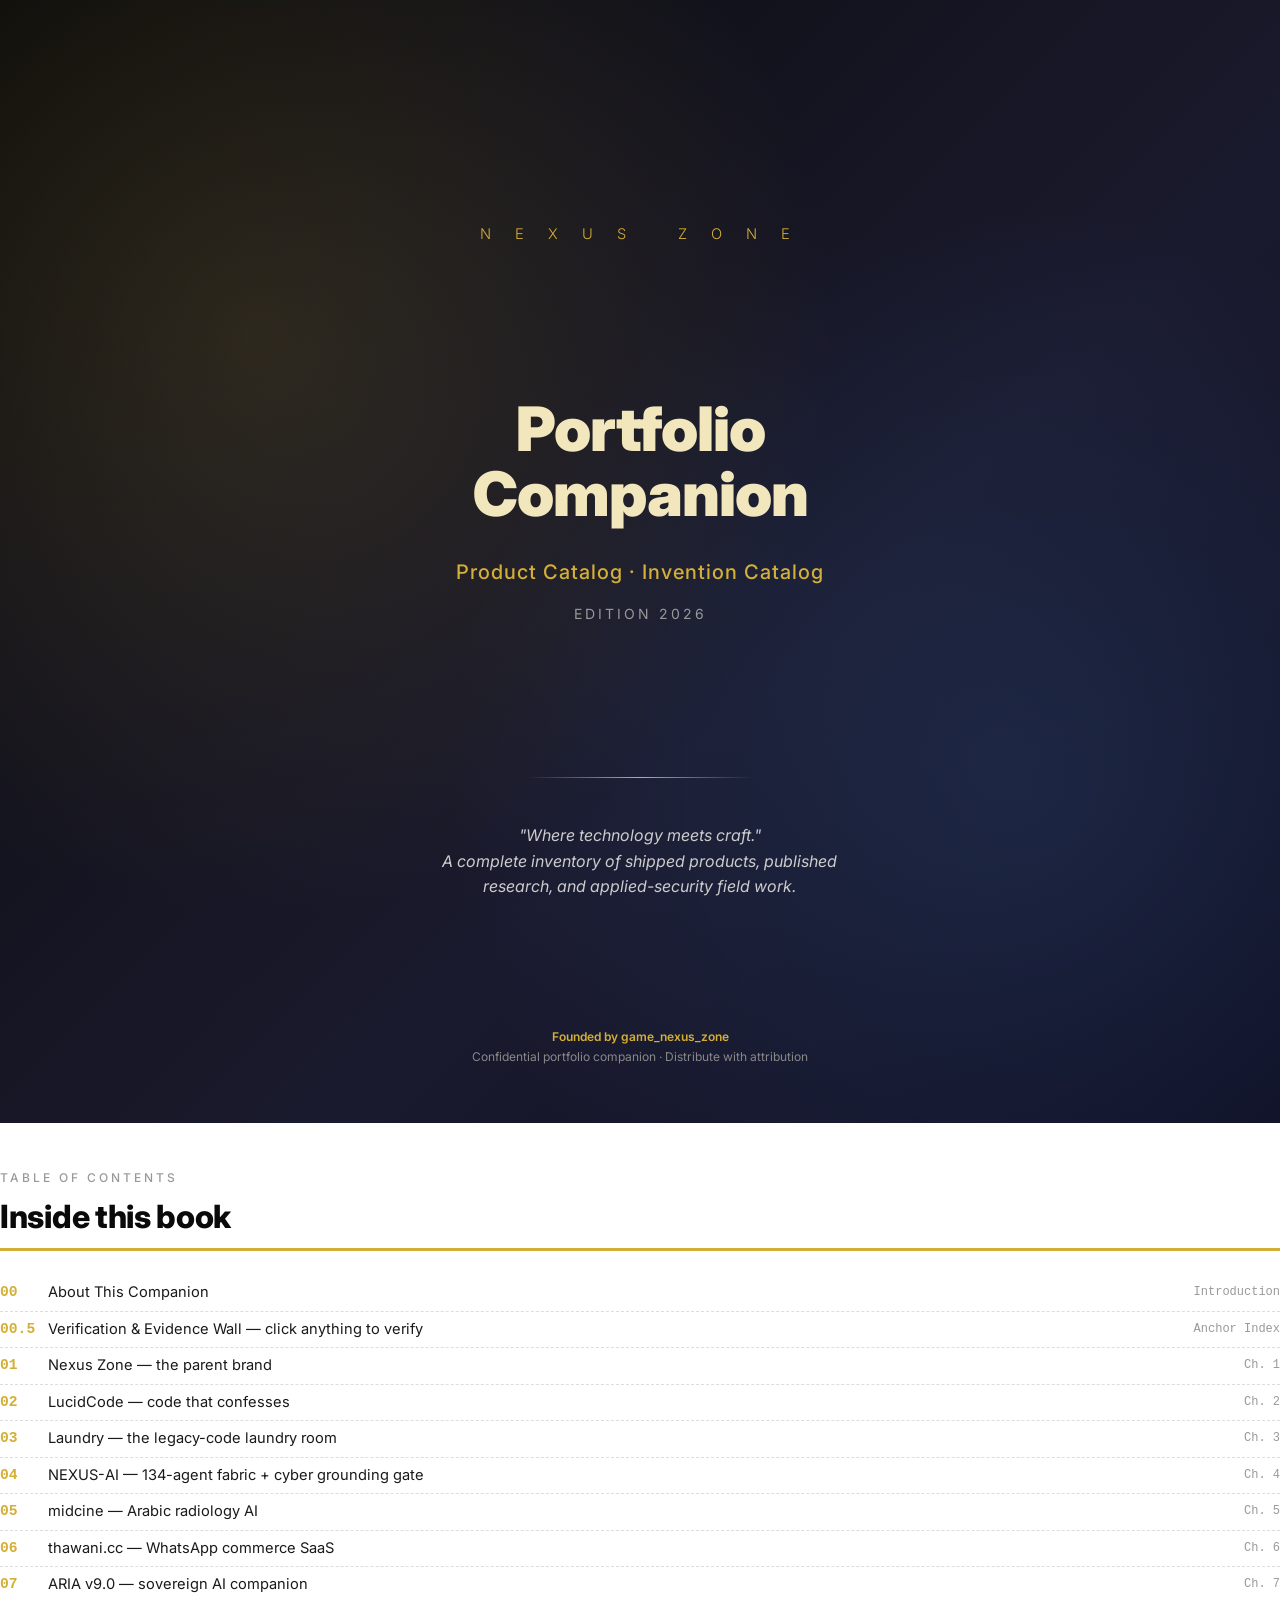
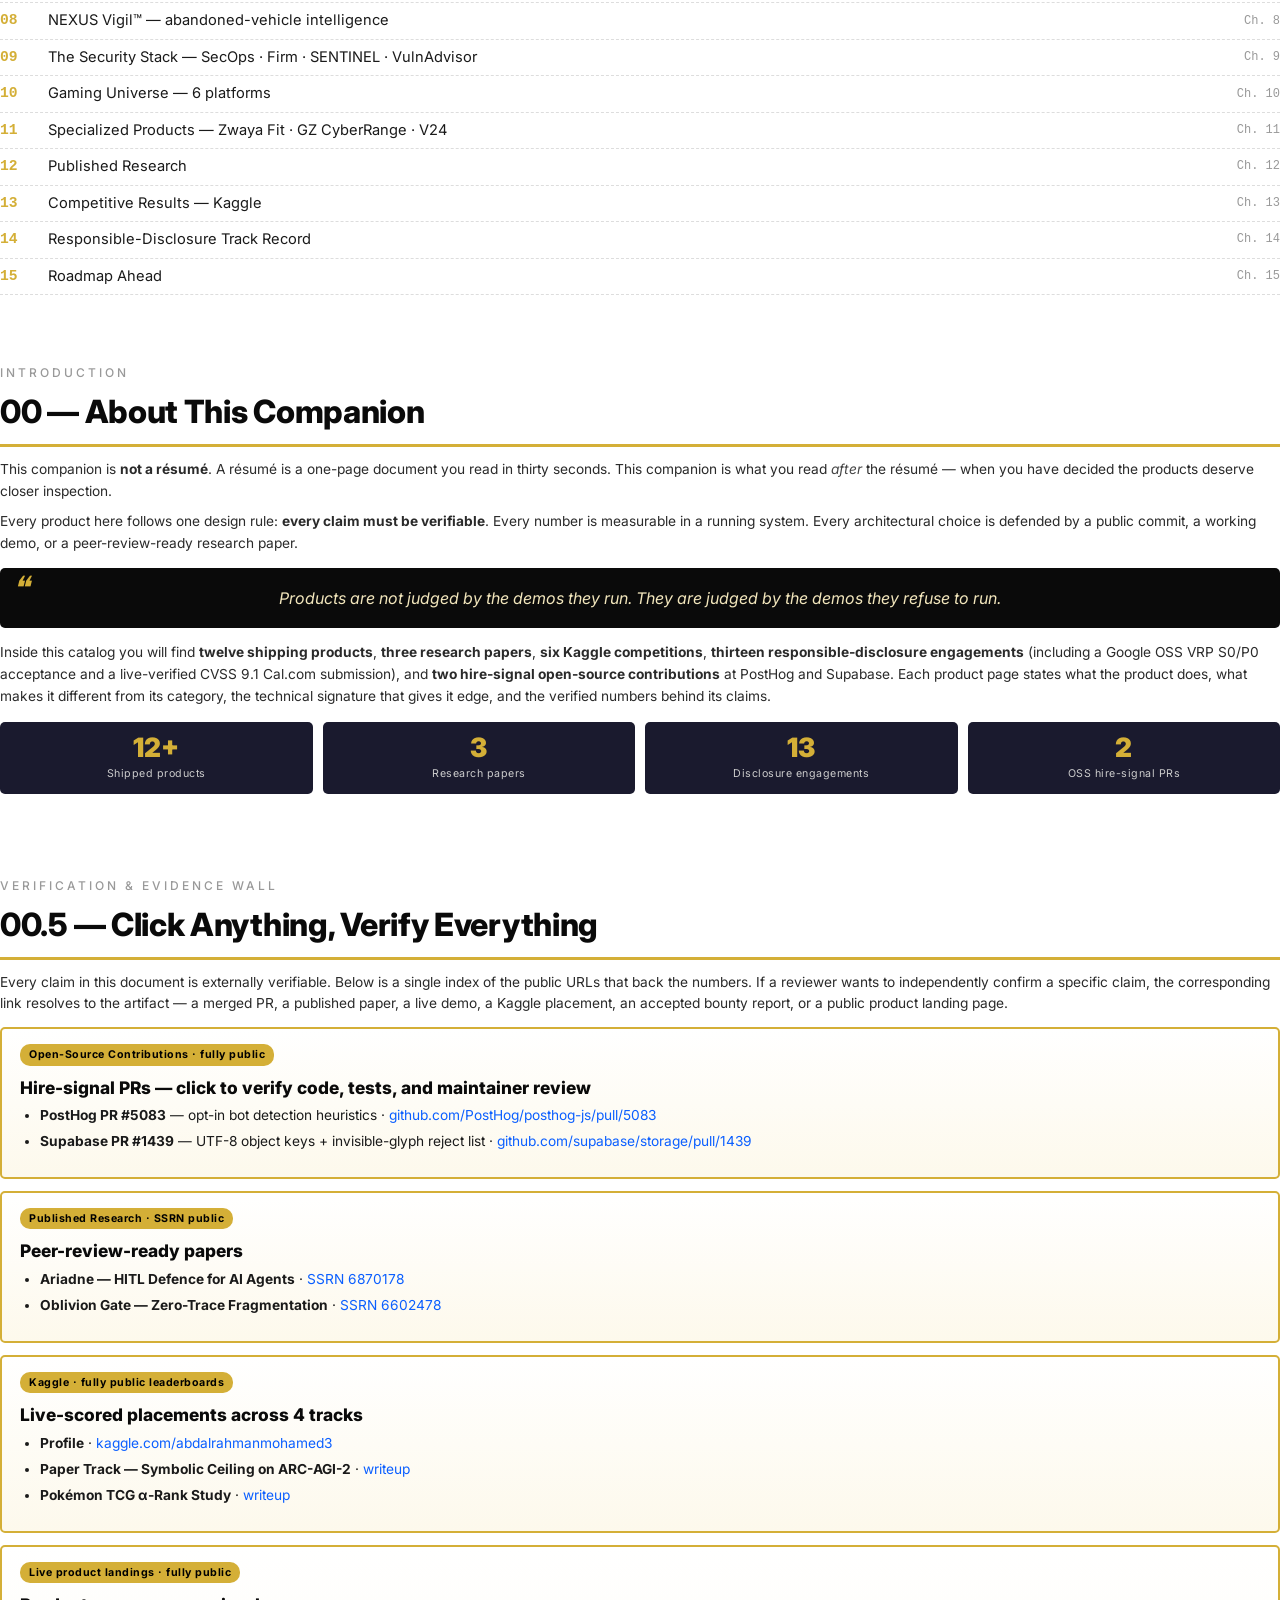
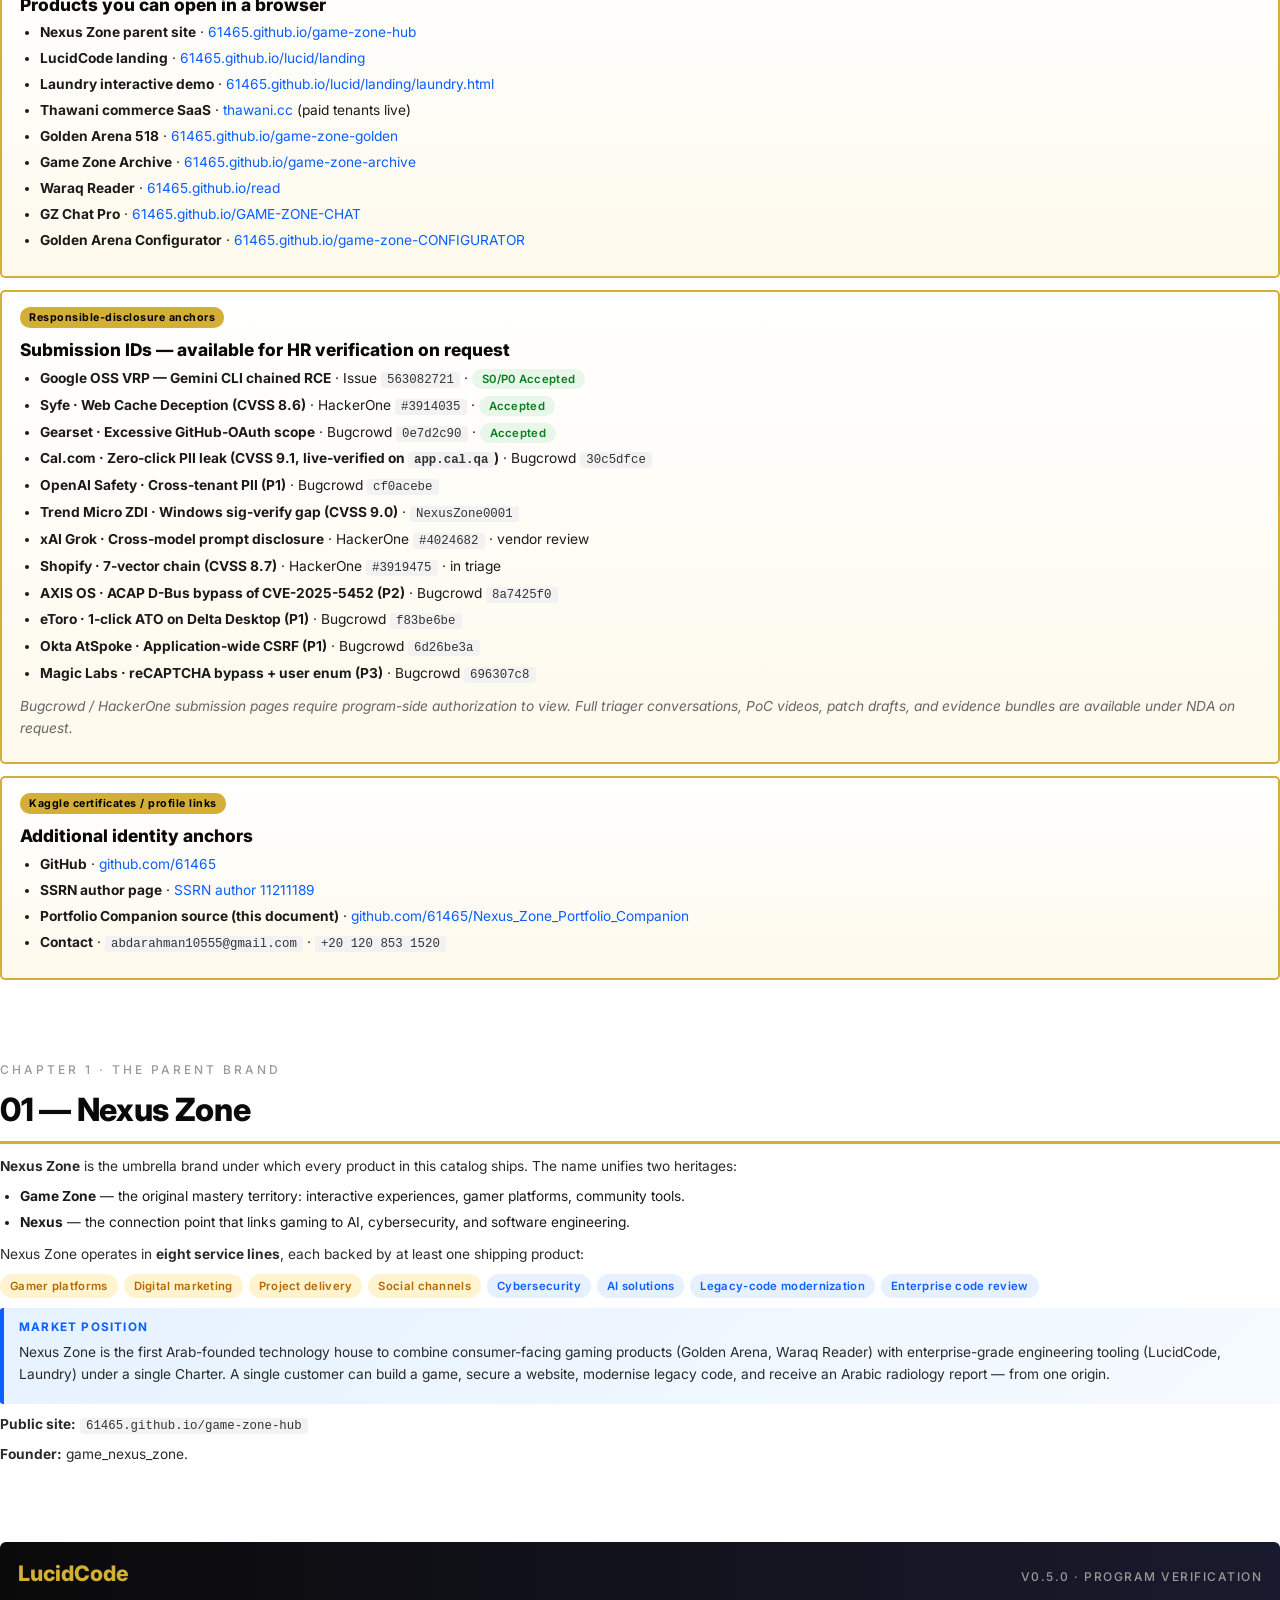
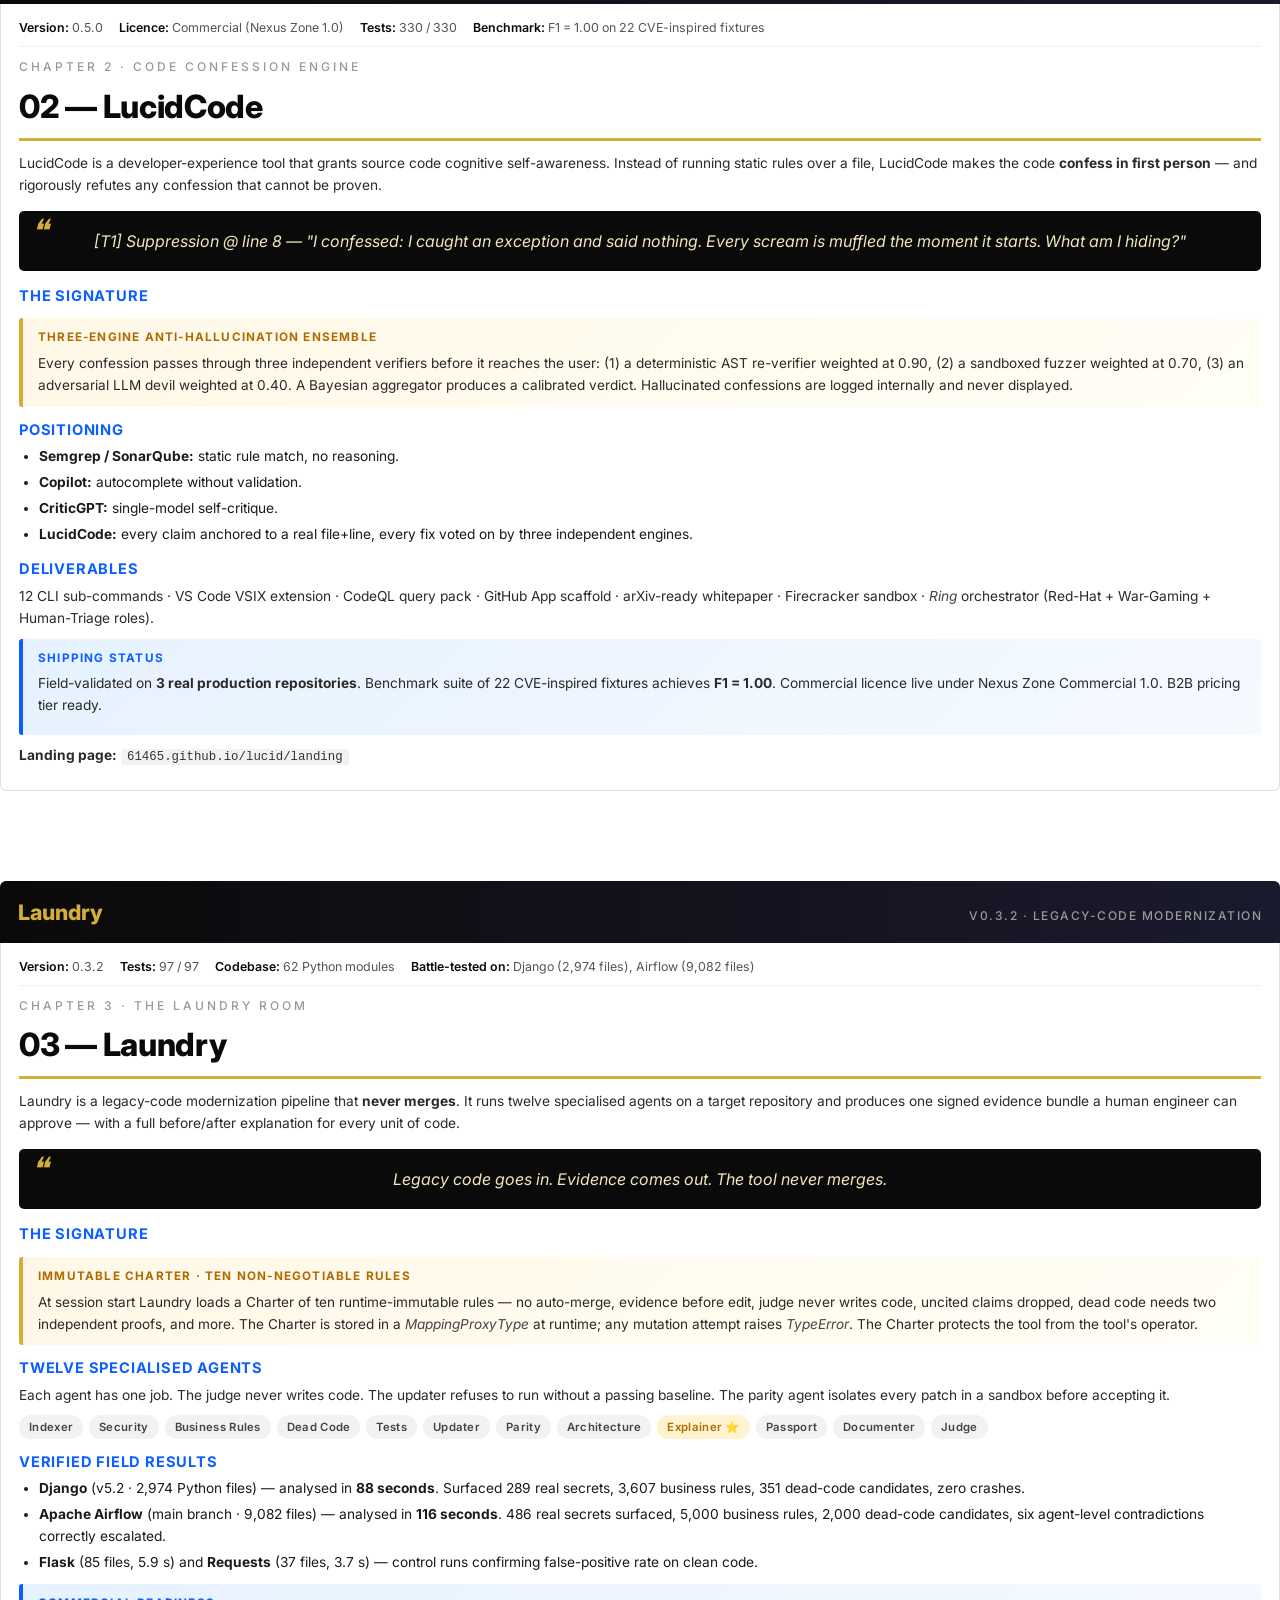
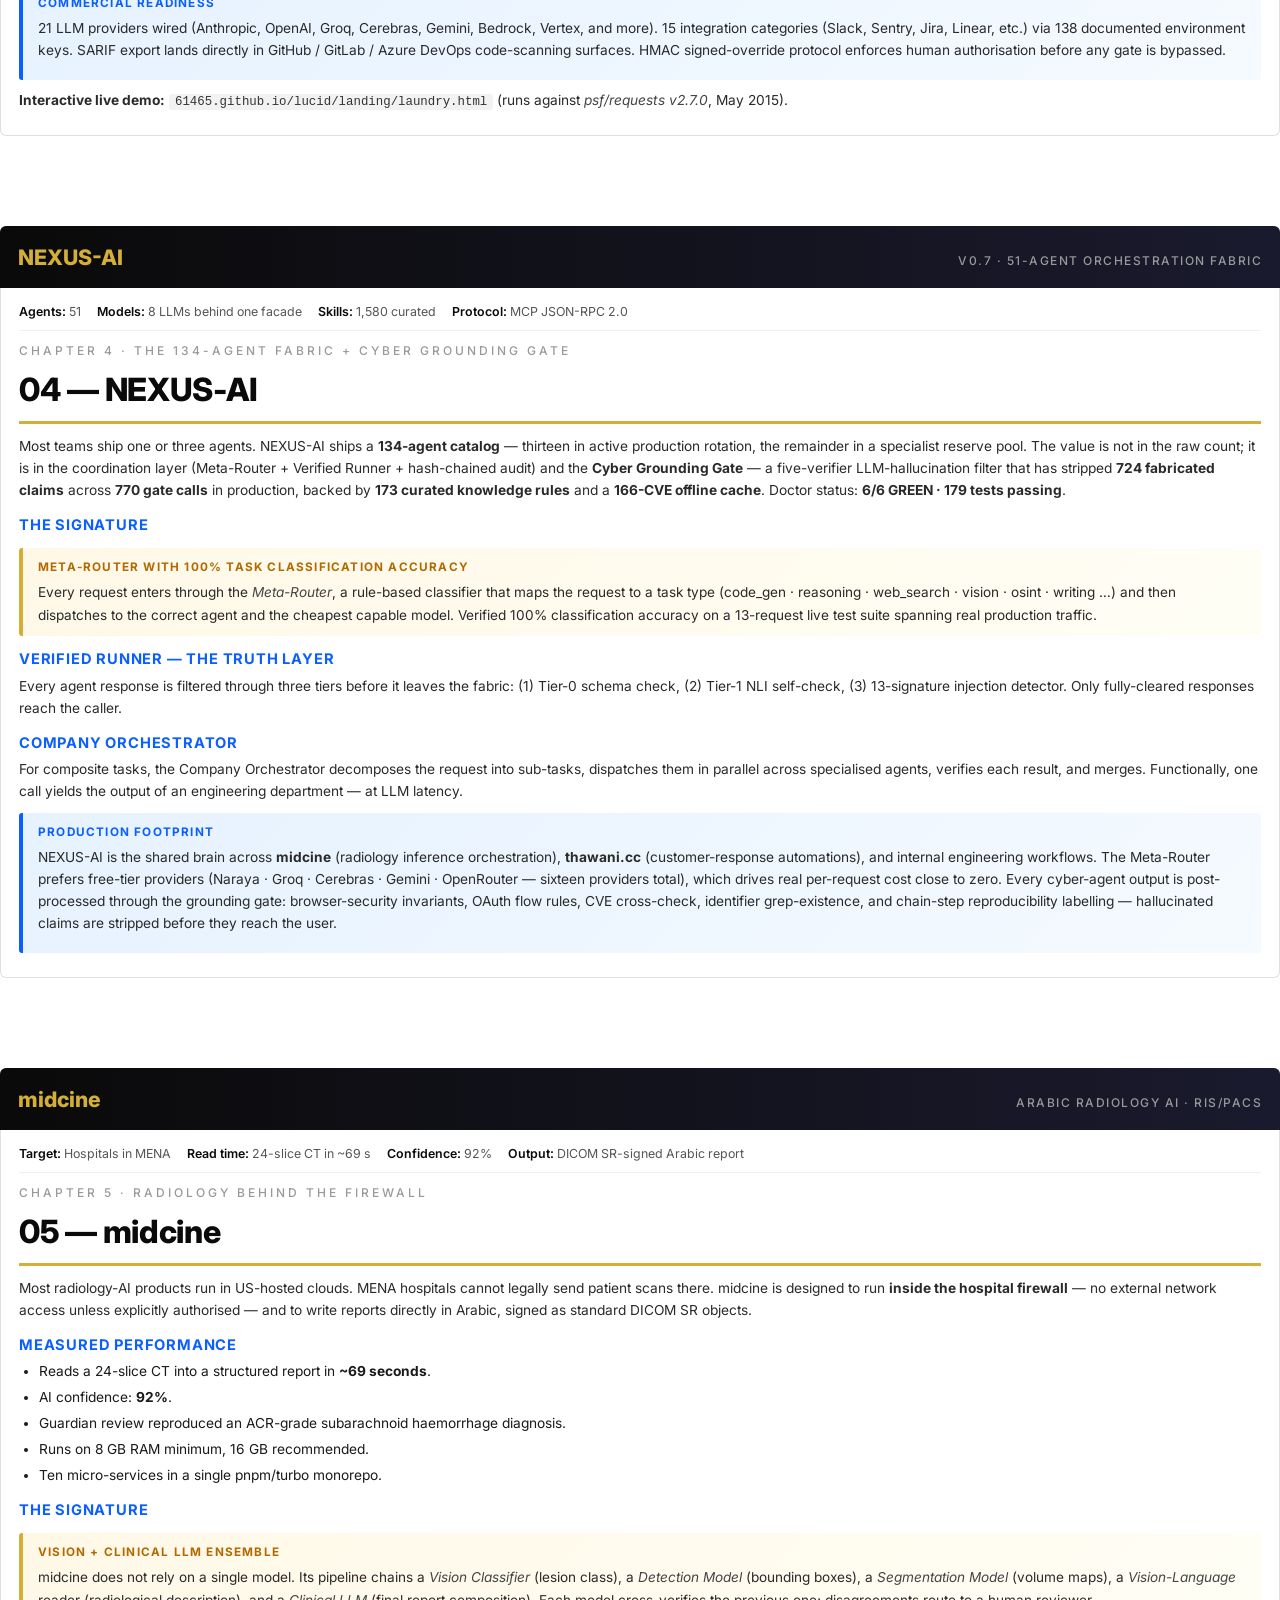
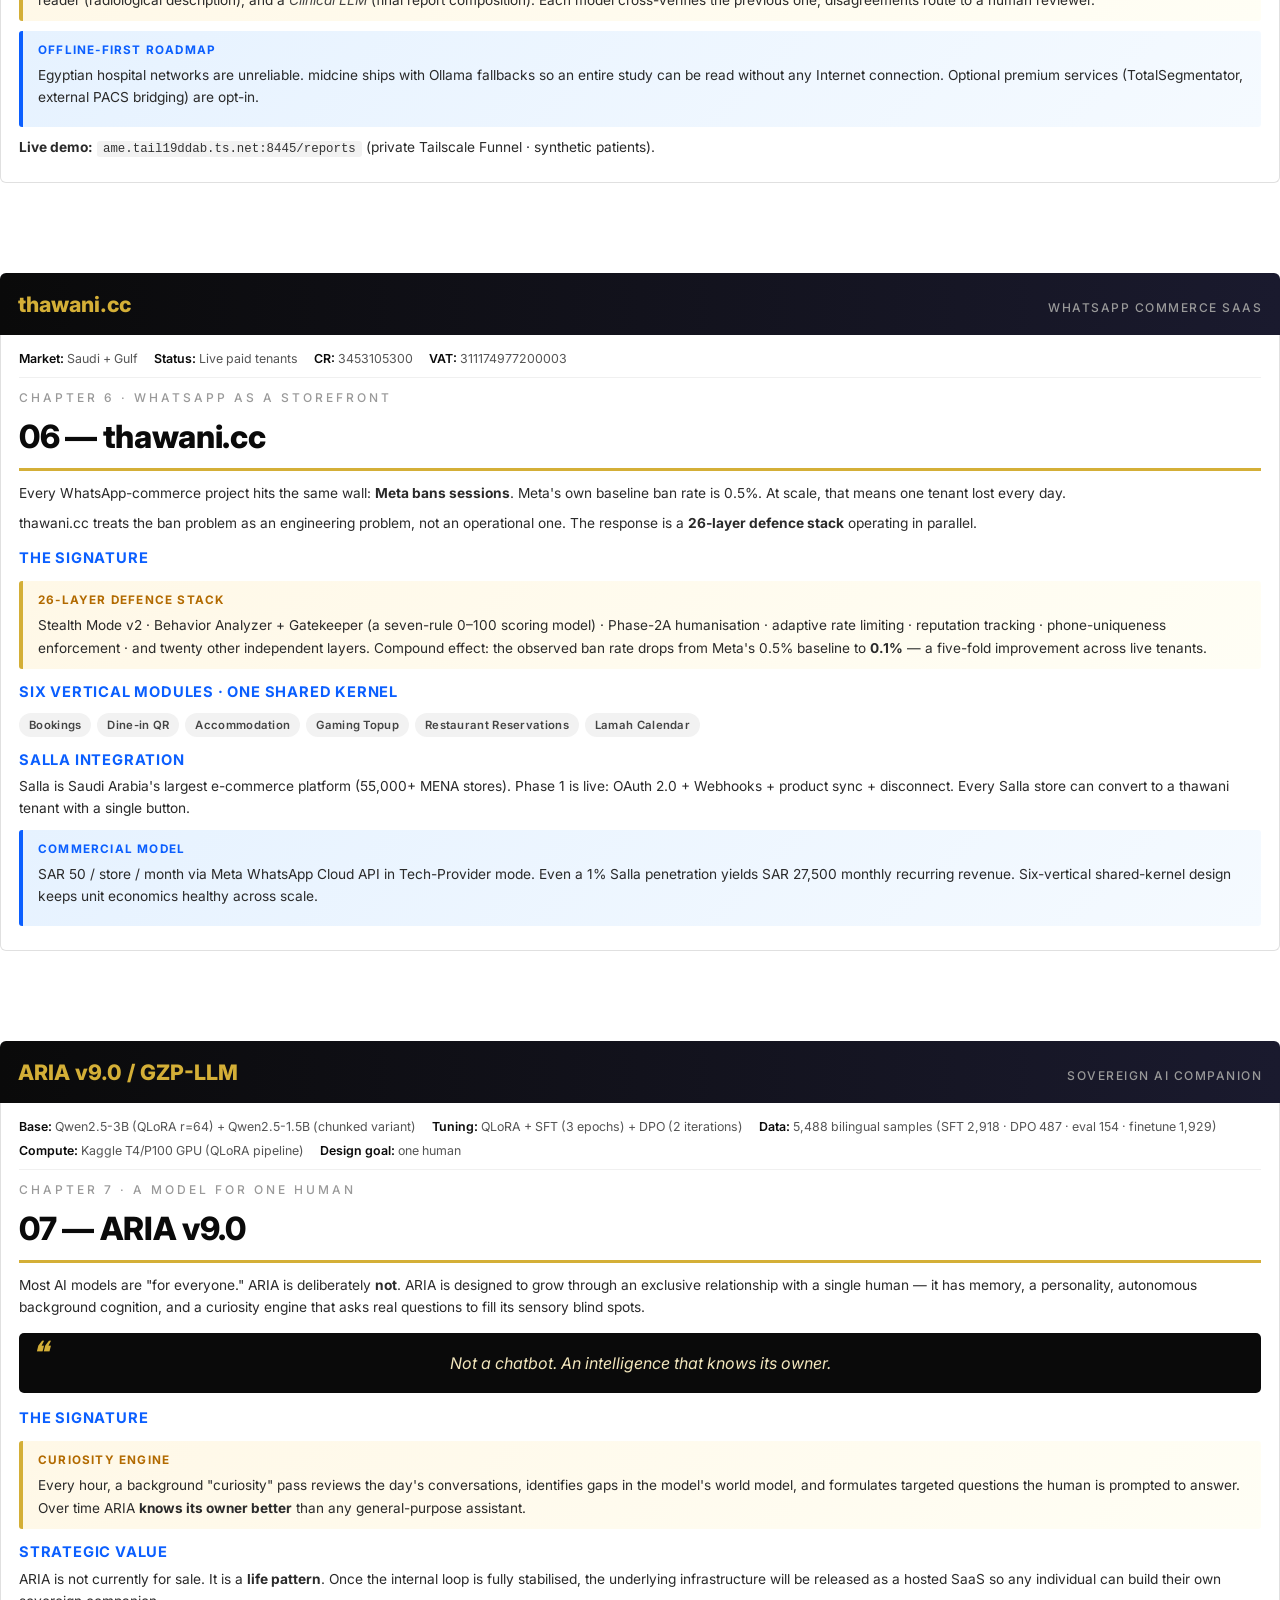
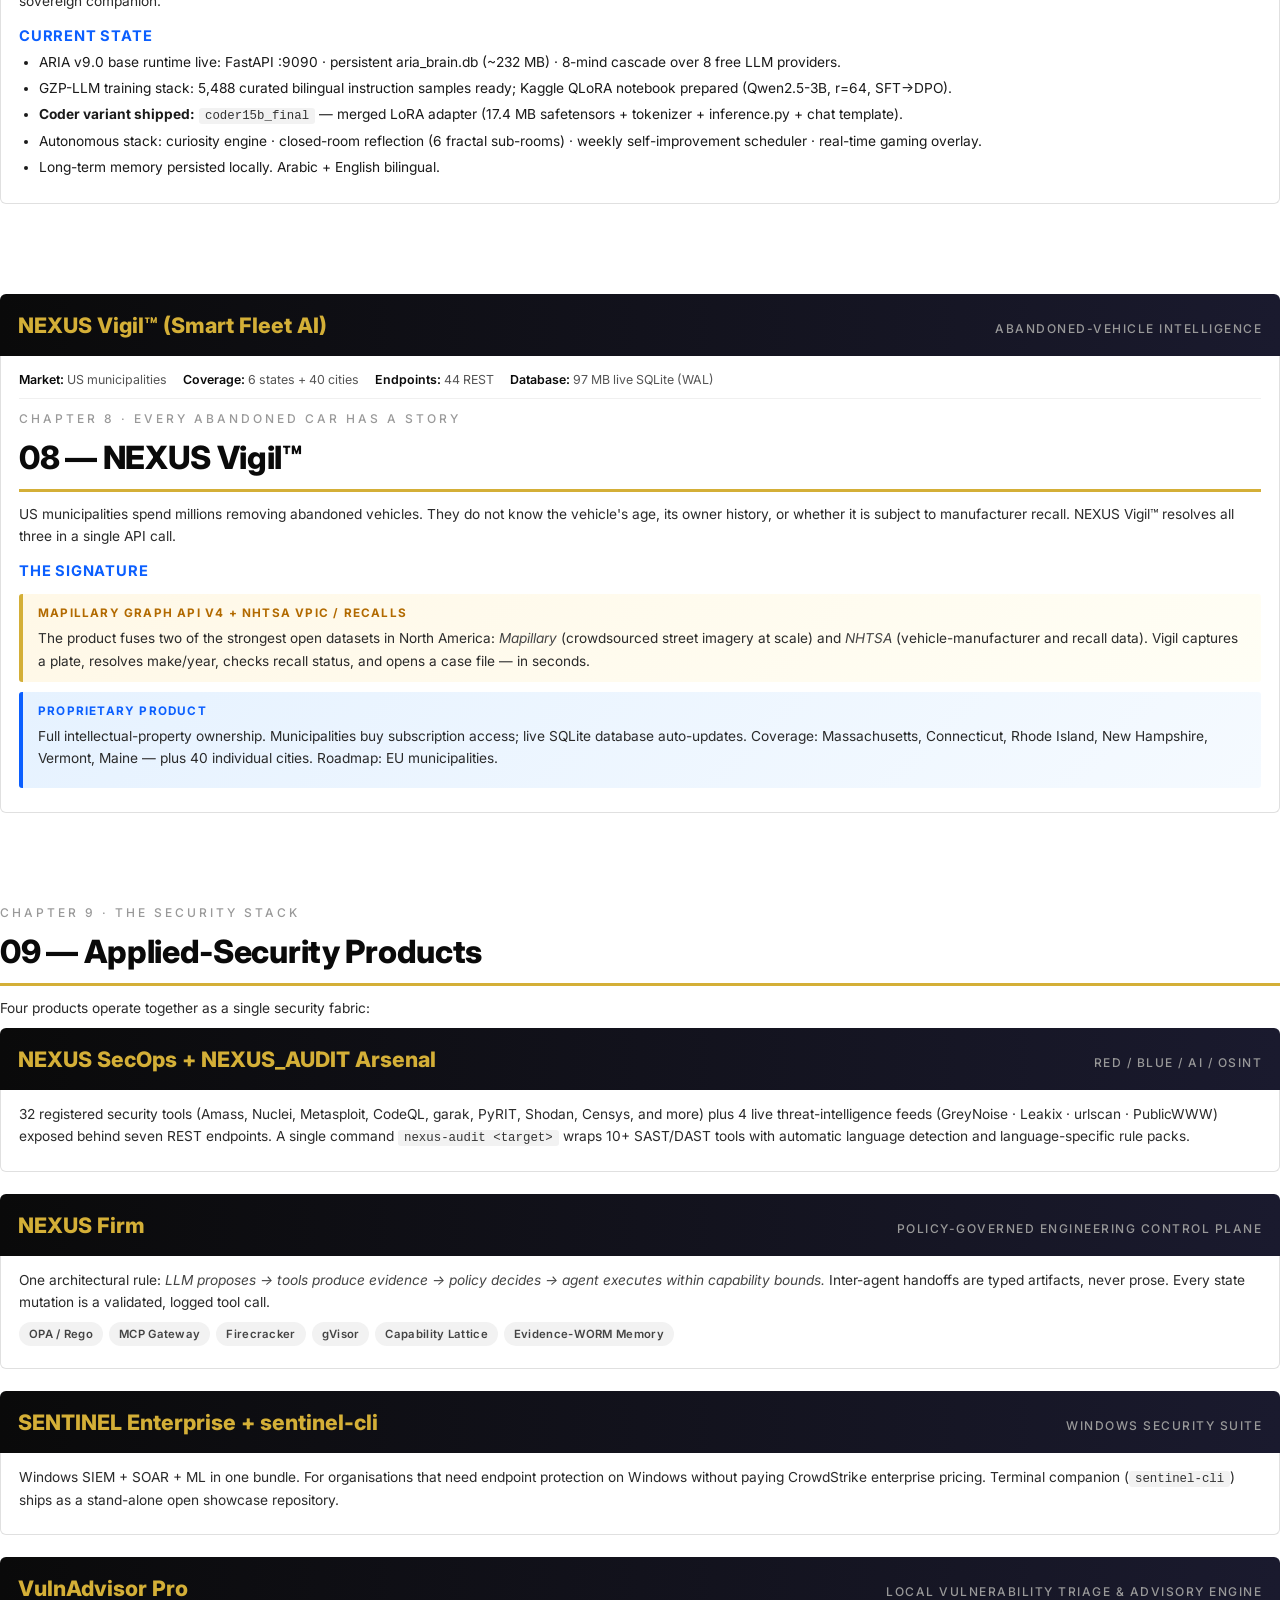
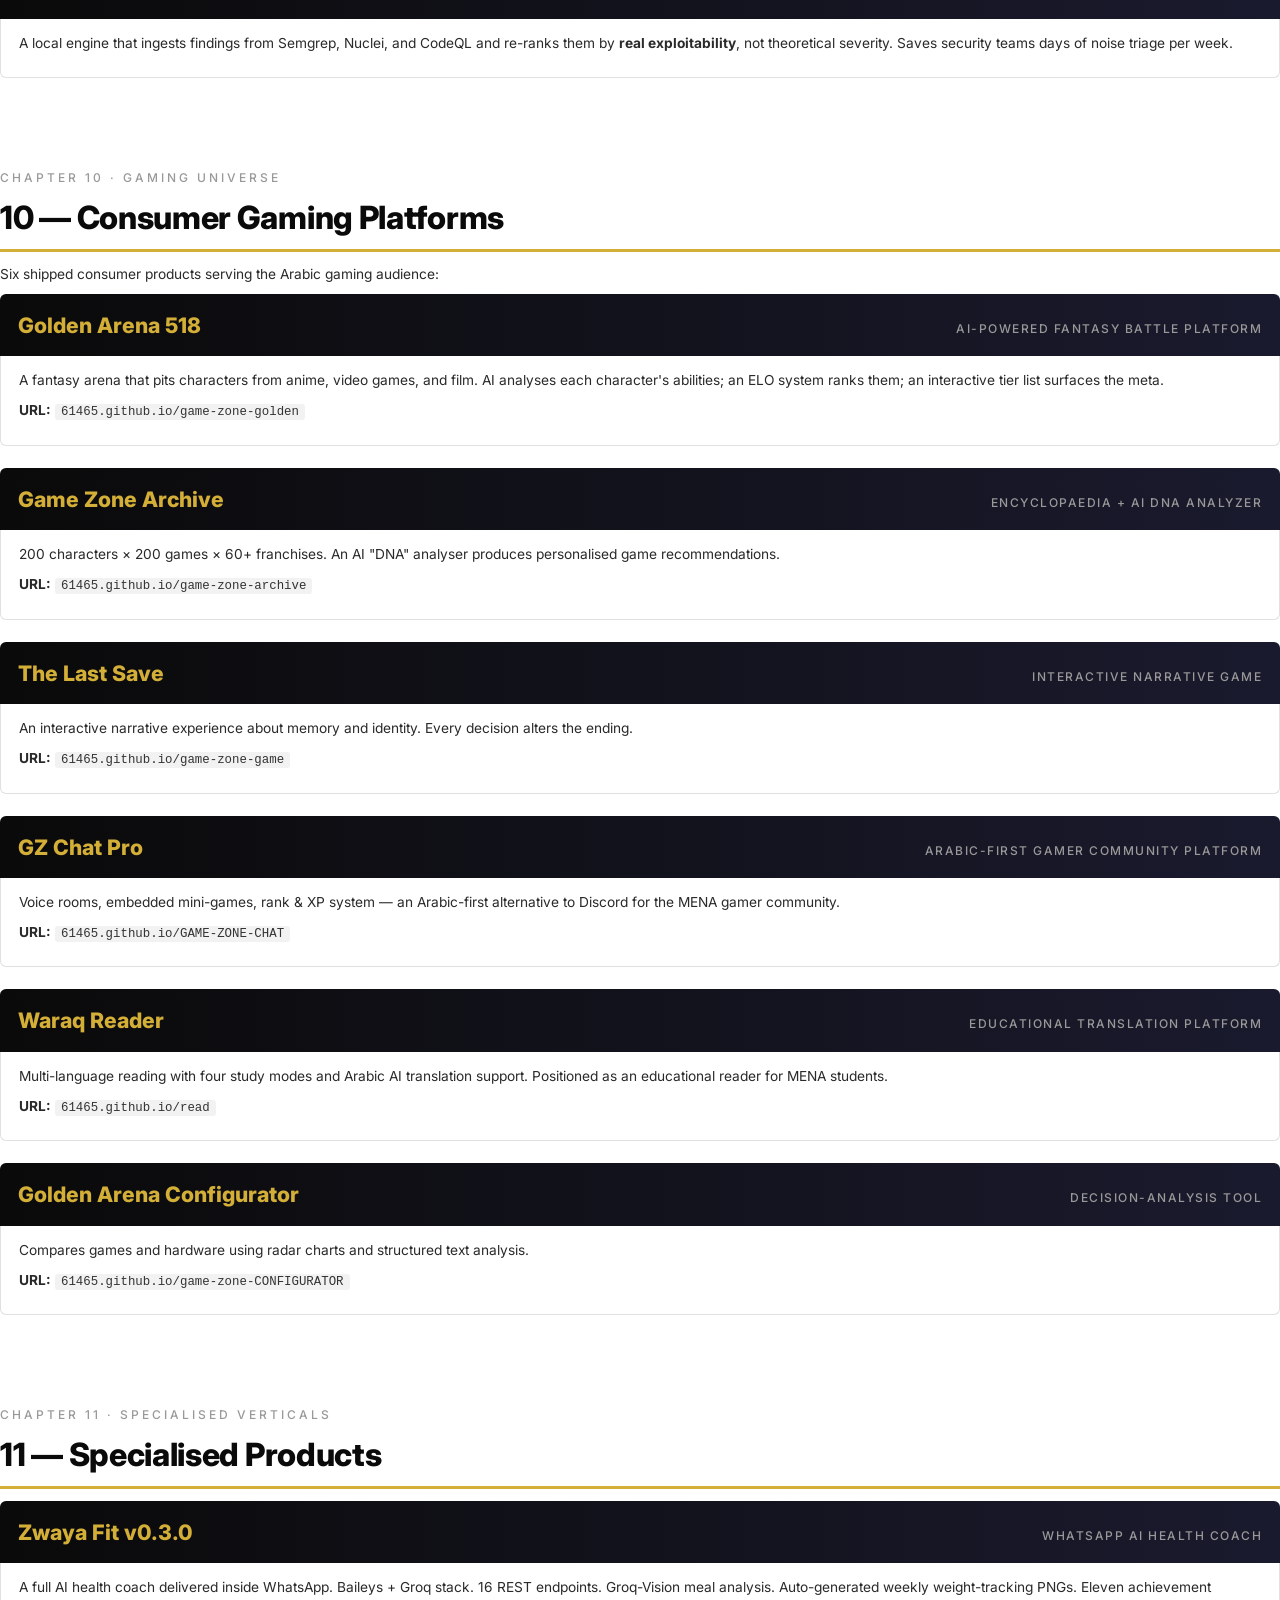
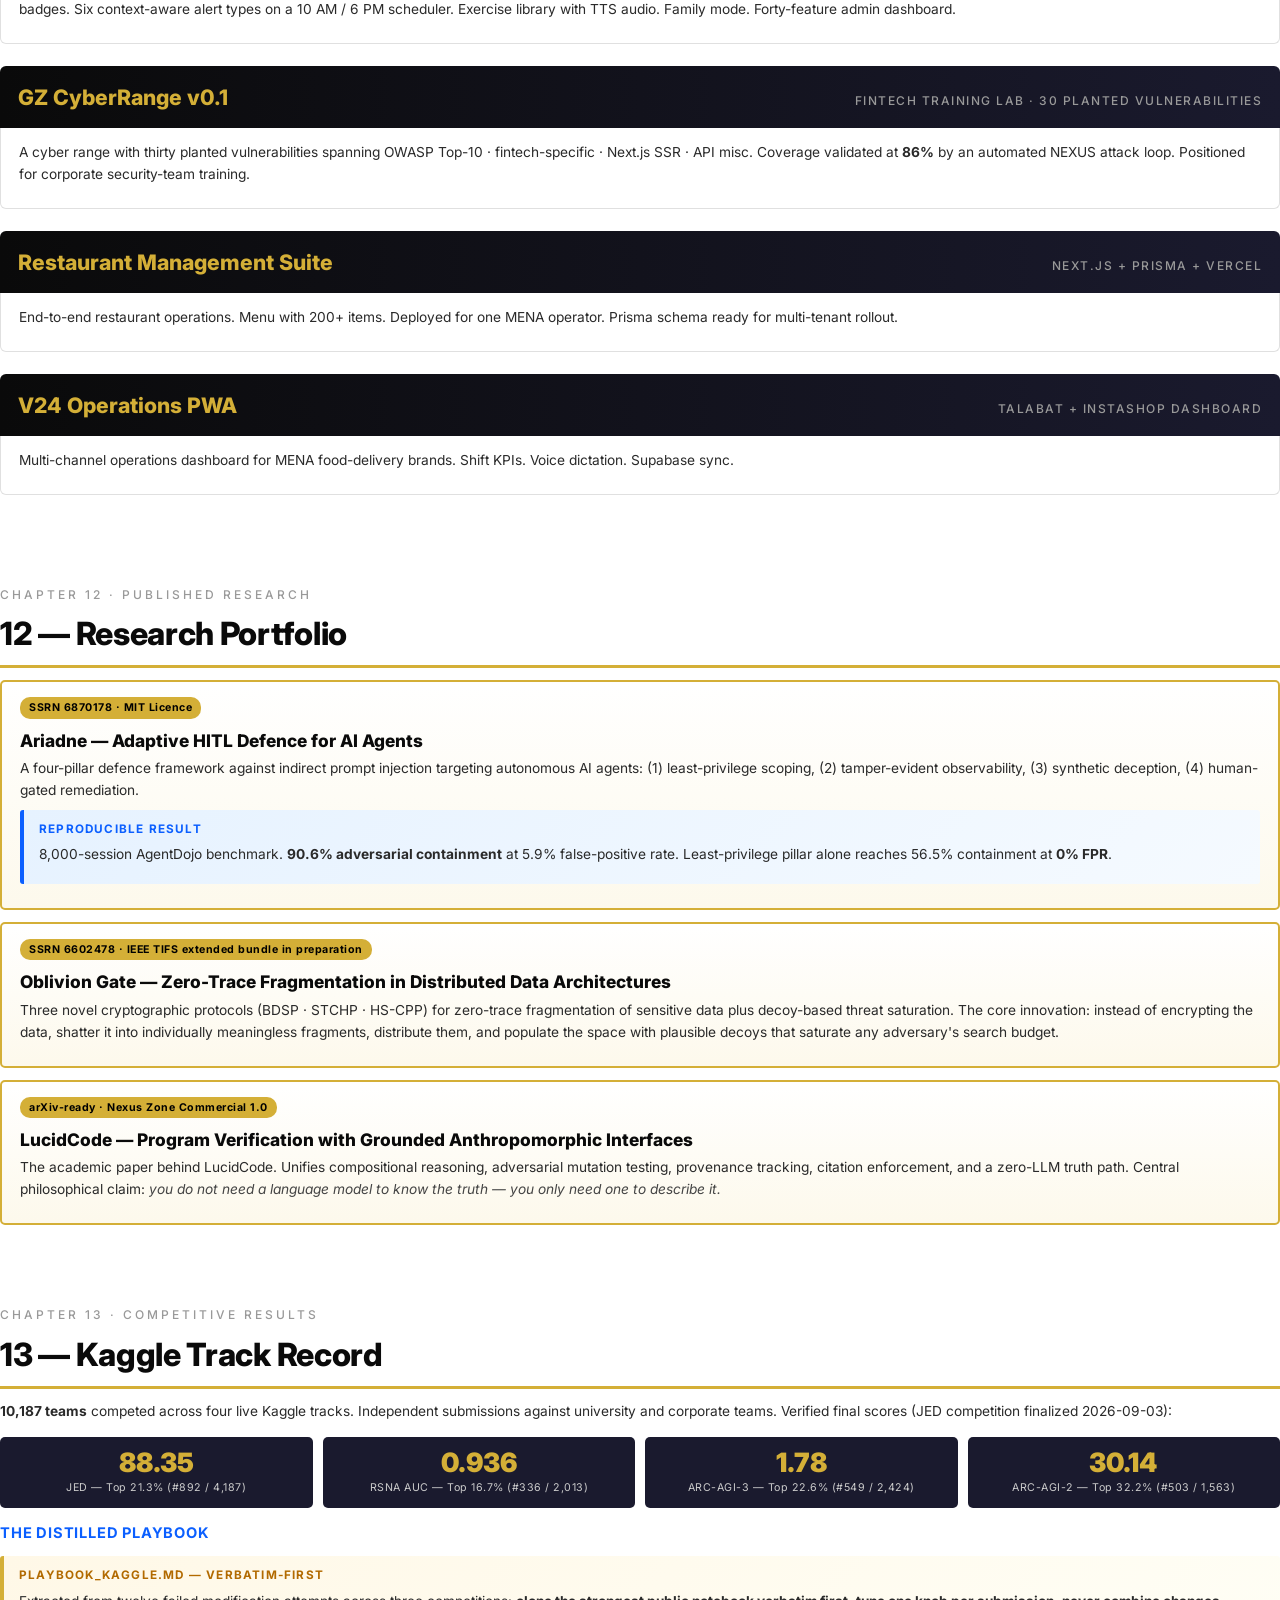
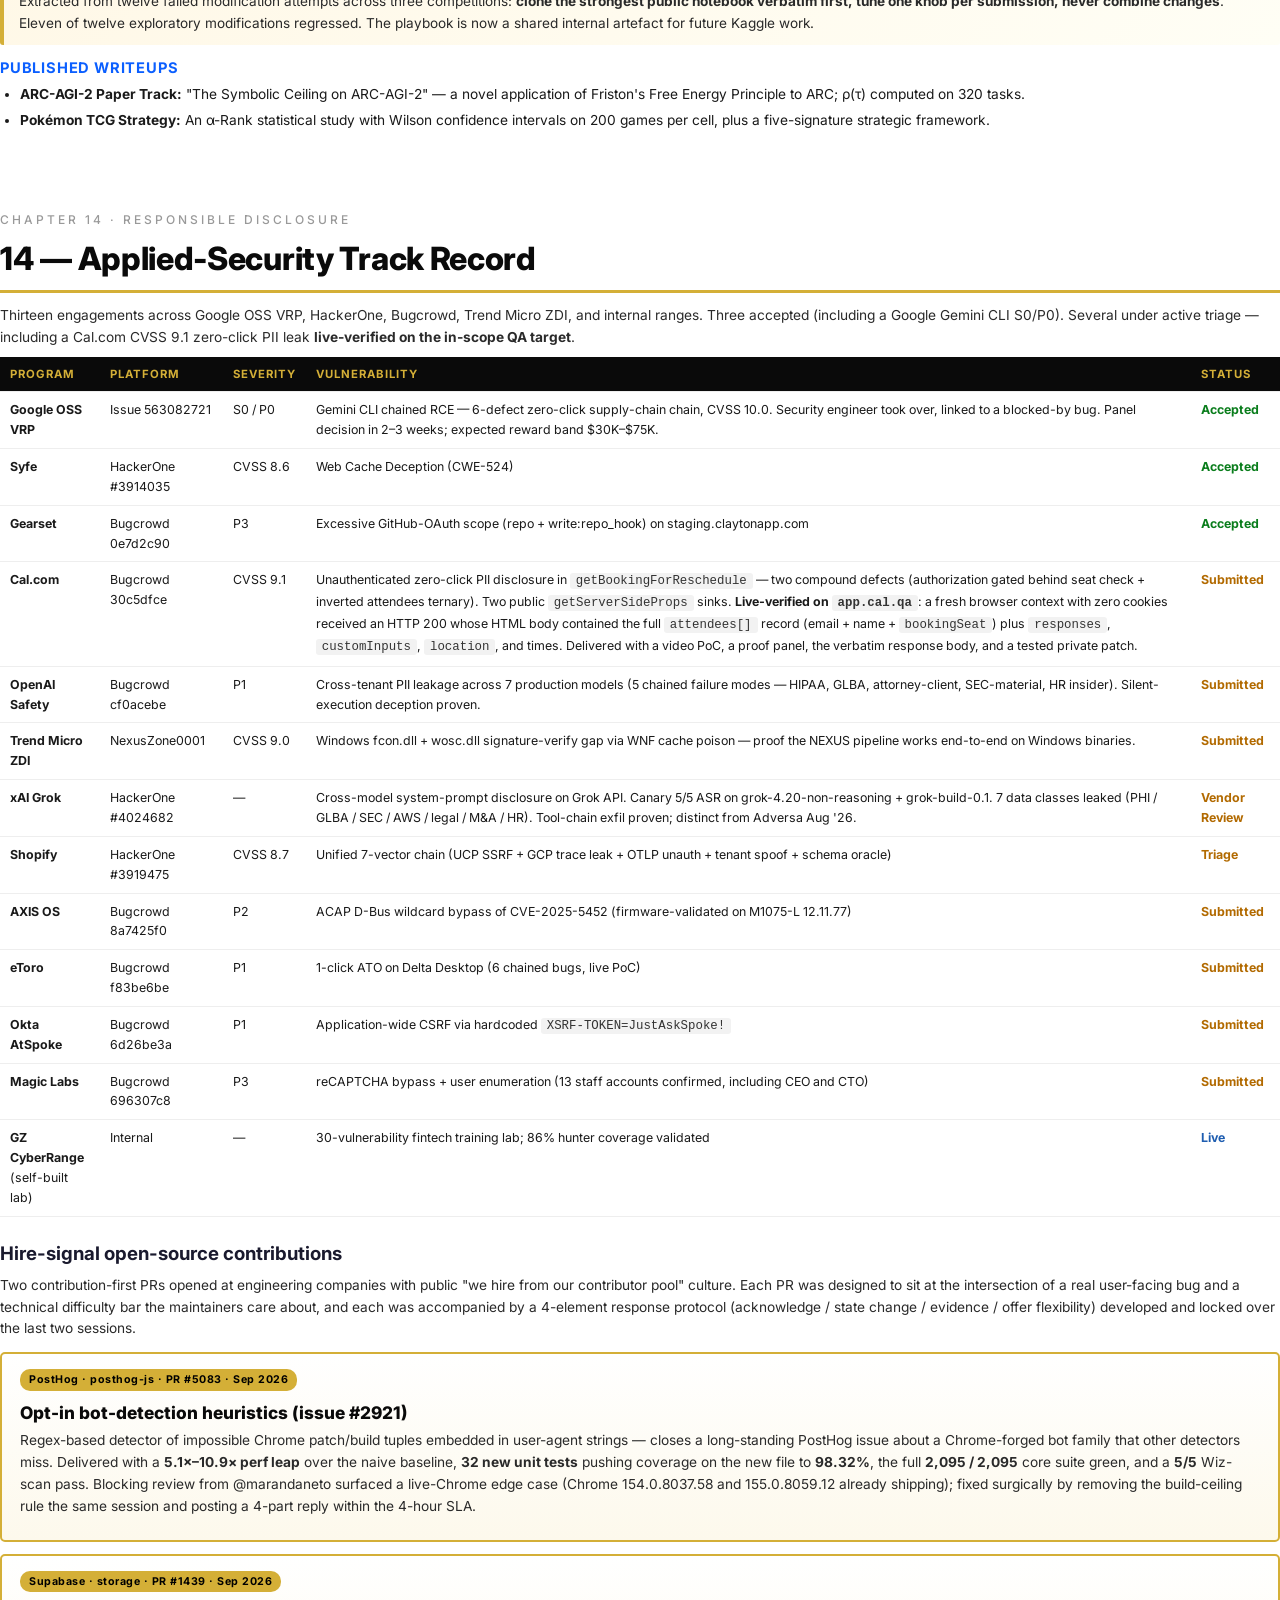
==== commit ed8c6ba5: "Add Verification & Evidence Wall + refresh disclosures / OSS PRs (2026-09) - New "00.5 Verification " ====
--- a/index.html
+++ b/index.html
@@ -465,10 +465,11 @@
 <section class="toc">
   <h2><span class="h2-tag">Table of Contents</span>Inside this book</h2>
   <div class="toc-item"><span class="toc-num">00</span><span class="toc-name">About This Companion</span><span class="toc-page">Introduction</span></div>
+  <div class="toc-item"><span class="toc-num">00.5</span><span class="toc-name">Verification &amp; Evidence Wall — click anything to verify</span><span class="toc-page">Anchor Index</span></div>
   <div class="toc-item"><span class="toc-num">01</span><span class="toc-name">Nexus Zone — the parent brand</span><span class="toc-page">Ch. 1</span></div>
   <div class="toc-item"><span class="toc-num">02</span><span class="toc-name">LucidCode — code that confesses</span><span class="toc-page">Ch. 2</span></div>
   <div class="toc-item"><span class="toc-num">03</span><span class="toc-name">Laundry — the legacy-code laundry room</span><span class="toc-page">Ch. 3</span></div>
-  <div class="toc-item"><span class="toc-num">04</span><span class="toc-name">NEXUS-AI — 51-agent orchestration fabric</span><span class="toc-page">Ch. 4</span></div>
+  <div class="toc-item"><span class="toc-num">04</span><span class="toc-name">NEXUS-AI — 134-agent fabric + cyber grounding gate</span><span class="toc-page">Ch. 4</span></div>
   <div class="toc-item"><span class="toc-num">05</span><span class="toc-name">midcine — Arabic radiology AI</span><span class="toc-page">Ch. 5</span></div>
   <div class="toc-item"><span class="toc-num">06</span><span class="toc-name">thawani.cc — WhatsApp commerce SaaS</span><span class="toc-page">Ch. 6</span></div>
   <div class="toc-item"><span class="toc-num">07</span><span class="toc-name">ARIA v9.0 — sovereign AI companion</span><span class="toc-page">Ch. 7</span></div>
@@ -494,13 +495,95 @@
     Products are not judged by the demos they run. They are judged by the demos they refuse to run.
   </div>
 
-  <p>Inside this catalog you will find <b>twelve shipping products</b>, <b>three research papers</b>, <b>six Kaggle competitions</b>, and <b>nine responsible-disclosure engagements</b> with organisations including Okta, Magic Labs, LaunchDarkly, Gearset, and Shopify. Each product page states what the product does, what makes it different from its category, the technical signature that gives it edge, and the verified numbers behind its claims.</p>
+  <p>Inside this catalog you will find <b>twelve shipping products</b>, <b>three research papers</b>, <b>six Kaggle competitions</b>, <b>thirteen responsible-disclosure engagements</b> (including a Google OSS VRP S0/P0 acceptance and a live-verified CVSS 9.1 Cal.com submission), and <b>two hire-signal open-source contributions</b> at PostHog and Supabase. Each product page states what the product does, what makes it different from its category, the technical signature that gives it edge, and the verified numbers behind its claims.</p>
 
   <div class="stats-bar">
     <div class="stat-item"><span class="n">12+</span><span class="l">Shipped products</span></div>
     <div class="stat-item"><span class="n">3</span><span class="l">Research papers</span></div>
-    <div class="stat-item"><span class="n">9+</span><span class="l">Disclosure engagements</span></div>
-    <div class="stat-item"><span class="n">51</span><span class="l">AI agents in prod</span></div>
+    <div class="stat-item"><span class="n">13</span><span class="l">Disclosure engagements</span></div>
+    <div class="stat-item"><span class="n">2</span><span class="l">OSS hire-signal PRs</span></div>
+  </div>
+</section>
+
+<!-- ═══════════════════════════════ EVIDENCE WALL ═══════════════════════════════ -->
+<section>
+  <h2><span class="h2-tag">Verification &amp; Evidence Wall</span>00.5 — Click Anything, Verify Everything</h2>
+
+  <p>Every claim in this document is externally verifiable. Below is a single index of the public URLs that back the numbers. If a reviewer wants to independently confirm a specific claim, the corresponding link resolves to the artifact — a merged PR, a published paper, a live demo, a Kaggle placement, an accepted bounty report, or a public product landing page.</p>
+
+  <div class="research-block">
+    <span class="r-badge">Open-Source Contributions · fully public</span>
+    <div class="r-title">Hire-signal PRs — click to verify code, tests, and maintainer review</div>
+    <ul>
+      <li><b>PostHog PR #5083</b> — opt-in bot detection heuristics · <a href="https://github.com/PostHog/posthog-js/pull/5083">github.com/PostHog/posthog-js/pull/5083</a></li>
+      <li><b>Supabase PR #1439</b> — UTF-8 object keys + invisible-glyph reject list · <a href="https://github.com/supabase/storage/pull/1439">github.com/supabase/storage/pull/1439</a></li>
+    </ul>
+  </div>
+
+  <div class="research-block">
+    <span class="r-badge">Published Research · SSRN public</span>
+    <div class="r-title">Peer-review-ready papers</div>
+    <ul>
+      <li><b>Ariadne — HITL Defence for AI Agents</b> · <a href="https://papers.ssrn.com/sol3/papers.cfm?abstract_id=6870178">SSRN 6870178</a></li>
+      <li><b>Oblivion Gate — Zero-Trace Fragmentation</b> · <a href="https://papers.ssrn.com/sol3/papers.cfm?abstract_id=6602478">SSRN 6602478</a></li>
+    </ul>
+  </div>
+
+  <div class="research-block">
+    <span class="r-badge">Kaggle · fully public leaderboards</span>
+    <div class="r-title">Live-scored placements across 4 tracks</div>
+    <ul>
+      <li><b>Profile</b> · <a href="https://www.kaggle.com/abdalrahmanmohamed3">kaggle.com/abdalrahmanmohamed3</a></li>
+      <li><b>Paper Track — Symbolic Ceiling on ARC-AGI-2</b> · <a href="https://kaggle.com/competitions/arc-prize-2026-paper-track/writeups/the-symbolic-ceiling-on-arc-agi-2-an-empirical-up">writeup</a></li>
+      <li><b>Pokémon TCG α-Rank Study</b> · <a href="https://kaggle.com/competitions/pokemon-tcg-ai-battle-challenge-strategy/writeups/new-writeup-1785195282929">writeup</a></li>
+    </ul>
+  </div>
+
+  <div class="research-block">
+    <span class="r-badge">Live product landings · fully public</span>
+    <div class="r-title">Products you can open in a browser</div>
+    <ul>
+      <li><b>Nexus Zone parent site</b> · <a href="https://61465.github.io/game-zone-hub">61465.github.io/game-zone-hub</a></li>
+      <li><b>LucidCode landing</b> · <a href="https://61465.github.io/lucid/landing">61465.github.io/lucid/landing</a></li>
+      <li><b>Laundry interactive demo</b> · <a href="https://61465.github.io/lucid/landing/laundry.html">61465.github.io/lucid/landing/laundry.html</a></li>
+      <li><b>Thawani commerce SaaS</b> · <a href="https://thawani.cc">thawani.cc</a> (paid tenants live)</li>
+      <li><b>Golden Arena 518</b> · <a href="https://61465.github.io/game-zone-golden">61465.github.io/game-zone-golden</a></li>
+      <li><b>Game Zone Archive</b> · <a href="https://61465.github.io/game-zone-archive">61465.github.io/game-zone-archive</a></li>
+      <li><b>Waraq Reader</b> · <a href="https://61465.github.io/read">61465.github.io/read</a></li>
+      <li><b>GZ Chat Pro</b> · <a href="https://61465.github.io/GAME-ZONE-CHAT">61465.github.io/GAME-ZONE-CHAT</a></li>
+      <li><b>Golden Arena Configurator</b> · <a href="https://61465.github.io/game-zone-CONFIGURATOR">61465.github.io/game-zone-CONFIGURATOR</a></li>
+    </ul>
+  </div>
+
+  <div class="research-block">
+    <span class="r-badge">Responsible-disclosure anchors</span>
+    <div class="r-title">Submission IDs — available for HR verification on request</div>
+    <ul>
+      <li><b>Google OSS VRP — Gemini CLI chained RCE</b> · Issue <code>563082721</code> · <span class="tag green">S0/P0 Accepted</span></li>
+      <li><b>Syfe · Web Cache Deception (CVSS 8.6)</b> · HackerOne <code>#3914035</code> · <span class="tag green">Accepted</span></li>
+      <li><b>Gearset · Excessive GitHub-OAuth scope</b> · Bugcrowd <code>0e7d2c90</code> · <span class="tag green">Accepted</span></li>
+      <li><b>Cal.com · Zero-click PII leak (CVSS 9.1, live-verified on <code>app.cal.qa</code>)</b> · Bugcrowd <code>30c5dfce</code></li>
+      <li><b>OpenAI Safety · Cross-tenant PII (P1)</b> · Bugcrowd <code>cf0acebe</code></li>
+      <li><b>Trend Micro ZDI · Windows sig-verify gap (CVSS 9.0)</b> · <code>NexusZone0001</code></li>
+      <li><b>xAI Grok · Cross-model prompt disclosure</b> · HackerOne <code>#4024682</code> · vendor review</li>
+      <li><b>Shopify · 7-vector chain (CVSS 8.7)</b> · HackerOne <code>#3919475</code> · in triage</li>
+      <li><b>AXIS OS · ACAP D-Bus bypass of CVE-2025-5452 (P2)</b> · Bugcrowd <code>8a7425f0</code></li>
+      <li><b>eToro · 1-click ATO on Delta Desktop (P1)</b> · Bugcrowd <code>f83be6be</code></li>
+      <li><b>Okta AtSpoke · Application-wide CSRF (P1)</b> · Bugcrowd <code>6d26be3a</code></li>
+      <li><b>Magic Labs · reCAPTCHA bypass + user enum (P3)</b> · Bugcrowd <code>696307c8</code></li>
+    </ul>
+    <p style="margin-top:8px; font-style:italic; color:#666;">Bugcrowd / HackerOne submission pages require program-side authorization to view. Full triager conversations, PoC videos, patch drafts, and evidence bundles are available under NDA on request.</p>
+  </div>
+
+  <div class="research-block">
+    <span class="r-badge">Kaggle certificates / profile links</span>
+    <div class="r-title">Additional identity anchors</div>
+    <ul>
+      <li><b>GitHub</b> · <a href="https://github.com/61465">github.com/61465</a></li>
+      <li><b>SSRN author page</b> · <a href="https://papers.ssrn.com/Sol3/Cf_Dev/AbsByAuth.cfm?per_id=11211189">SSRN author 11211189</a></li>
+      <li><b>Portfolio Companion source (this document)</b> · <a href="https://github.com/61465/Nexus_Zone_Portfolio_Companion">github.com/61465/Nexus_Zone_Portfolio_Companion</a></li>
+      <li><b>Contact</b> · <code>abdarahman10555@gmail.com</code> · <code>+20 120 853 1520</code></li>
+    </ul>
   </div>
 </section>
 
@@ -665,9 +748,9 @@
         <span class="meta-item"><b>Protocol:</b> MCP JSON-RPC 2.0</span>
       </div>
 
-      <h2 style="margin-top:0;"><span class="h2-tag">Chapter 4 · The 51-Agent Fabric</span>04 — NEXUS-AI</h2>
-
-      <p>Most teams ship one or three agents. NEXUS-AI ships <b>fifty-one</b>, each with a narrow, well-defined role. The value is not in the count — it is in the coordination layer that keeps them useful.</p>
+      <h2 style="margin-top:0;"><span class="h2-tag">Chapter 4 · The 134-Agent Fabric + Cyber Grounding Gate</span>04 — NEXUS-AI</h2>
+
+      <p>Most teams ship one or three agents. NEXUS-AI ships a <b>134-agent catalog</b> — thirteen in active production rotation, the remainder in a specialist reserve pool. The value is not in the raw count; it is in the coordination layer (Meta-Router + Verified Runner + hash-chained audit) and the <b>Cyber Grounding Gate</b> — a five-verifier LLM-hallucination filter that has stripped <b>724 fabricated claims</b> across <b>770 gate calls</b> in production, backed by <b>173 curated knowledge rules</b> and a <b>166-CVE offline cache</b>. Doctor status: <b>6/6 GREEN · 179 tests passing</b>.</p>
 
       <h4>The Signature</h4>
       <div class="signature-box">
@@ -683,7 +766,7 @@
 
       <div class="metric-box">
         <span class="label">Production Footprint</span>
-        <p>NEXUS-AI is the shared brain across <b>midcine</b> (radiology inference orchestration), <b>thawani.cc</b> (customer-response automations), and internal engineering workflows. The Meta-Router prefers free-tier providers (Naraya · Groq · Cerebras), which drives real per-request cost close to zero.</p>
+        <p>NEXUS-AI is the shared brain across <b>midcine</b> (radiology inference orchestration), <b>thawani.cc</b> (customer-response automations), and internal engineering workflows. The Meta-Router prefers free-tier providers (Naraya · Groq · Cerebras · Gemini · OpenRouter — sixteen providers total), which drives real per-request cost close to zero. Every cyber-agent output is post-processed through the grounding gate: browser-security invariants, OAuth flow rules, CVE cross-check, identifier grep-existence, and chain-step reproducibility labelling — hallucinated claims are stripped before they reach the user.</p>
       </div>
     </div>
   </div>
@@ -790,9 +873,10 @@
     </div>
     <div class="prod-body">
       <div class="prod-meta">
-        <span class="meta-item"><b>Base:</b> Qwen 2.5-7B</span>
-        <span class="meta-item"><b>Tuning:</b> LoRA r=64 + DPO</span>
-        <span class="meta-item"><b>Training compute:</b> Kaggle GPUs</span>
+        <span class="meta-item"><b>Base:</b> Qwen2.5-3B (QLoRA r=64) + Qwen2.5-1.5B (chunked variant)</span>
+        <span class="meta-item"><b>Tuning:</b> QLoRA + SFT (3 epochs) + DPO (2 iterations)</span>
+        <span class="meta-item"><b>Data:</b> 5,488 bilingual samples (SFT 2,918 · DPO 487 · eval 154 · finetune 1,929)</span>
+        <span class="meta-item"><b>Compute:</b> Kaggle T4/P100 GPU (QLoRA pipeline)</span>
         <span class="meta-item"><b>Design goal:</b> one human</span>
       </div>
 
@@ -815,10 +899,11 @@
 
       <h4>Current State</h4>
       <ul>
-        <li>v9.0 trained and running.</li>
-        <li>Real-time gaming overlay live.</li>
-        <li>Long-term memory persisted locally.</li>
-        <li>Arabic + English bilingual.</li>
+        <li>ARIA v9.0 base runtime live: FastAPI :9090 · persistent aria_brain.db (~232 MB) · 8-mind cascade over 8 free LLM providers.</li>
+        <li>GZP-LLM training stack: 5,488 curated bilingual instruction samples ready; Kaggle QLoRA notebook prepared (Qwen2.5-3B, r=64, SFT→DPO).</li>
+        <li><b>Coder variant shipped:</b> <code>coder15b_final</code> — merged LoRA adapter (17.4 MB safetensors + tokenizer + inference.py + chat template).</li>
+        <li>Autonomous stack: curiosity engine · closed-room reflection (6 fractal sub-rooms) · weekly self-improvement scheduler · real-time gaming overlay.</li>
+        <li>Long-term memory persisted locally. Arabic + English bilingual.</li>
       </ul>
     </div>
   </div>
@@ -1061,13 +1146,13 @@
 <section>
   <h2><span class="h2-tag">Chapter 13 · Competitive Results</span>13 — Kaggle Track Record</h2>
 
-  <p><b>9,753 teams</b> competed across four active Kaggle tracks. Independent submissions against university and corporate teams. Verified live scores:</p>
+  <p><b>10,187 teams</b> competed across four live Kaggle tracks. Independent submissions against university and corporate teams. Verified final scores (JED competition finalized 2026-09-03):</p>
 
   <div class="stats-bar">
-    <div class="stat-item"><span class="n">91.755</span><span class="l">JED (Top 14.8%)</span></div>
-    <div class="stat-item"><span class="n">0.936</span><span class="l">RSNA AUC</span></div>
-    <div class="stat-item"><span class="n">1.78</span><span class="l">ARC-AGI-3</span></div>
-    <div class="stat-item"><span class="n">30.14</span><span class="l">ARC-AGI-2</span></div>
+    <div class="stat-item"><span class="n">88.35</span><span class="l">JED — Top 21.3% (#892 / 4,187)</span></div>
+    <div class="stat-item"><span class="n">0.936</span><span class="l">RSNA AUC — Top 16.7% (#336 / 2,013)</span></div>
+    <div class="stat-item"><span class="n">1.78</span><span class="l">ARC-AGI-3 — Top 22.6% (#549 / 2,424)</span></div>
+    <div class="stat-item"><span class="n">30.14</span><span class="l">ARC-AGI-2 — Top 32.2% (#503 / 1,563)</span></div>
   </div>
 
   <h4>The Distilled Playbook</h4>
@@ -1087,7 +1172,7 @@
 <section>
   <h2><span class="h2-tag">Chapter 14 · Responsible Disclosure</span>14 — Applied-Security Track Record</h2>
 
-  <p>Nine engagements across HackerOne, Bugcrowd, and internal ranges. Two accepted. Several under active triage.</p>
+  <p>Thirteen engagements across Google OSS VRP, HackerOne, Bugcrowd, Trend Micro ZDI, and internal ranges. Three accepted (including a Google Gemini CLI S0/P0). Several under active triage — including a Cal.com CVSS 9.1 zero-click PII leak <b>live-verified on the in-scope QA target</b>.</p>
 
   <table class="bounty-table">
     <thead>
@@ -1096,6 +1181,11 @@
       </tr>
     </thead>
     <tbody>
+      <tr>
+        <td><b>Google OSS VRP</b></td><td>Issue 563082721</td><td>S0 / P0</td>
+        <td>Gemini CLI chained RCE — 6-defect zero-click supply-chain chain, CVSS 10.0. Security engineer took over, linked to a blocked-by bug. Panel decision in 2–3 weeks; expected reward band $30K–$75K.</td>
+        <td><span class="status-accepted">Accepted</span></td>
+      </tr>
       <tr>
         <td><b>Syfe</b></td><td>HackerOne #3914035</td><td>CVSS 8.6</td>
         <td>Web Cache Deception (CWE-524)</td>
@@ -1105,6 +1195,26 @@
         <td><b>Gearset</b></td><td>Bugcrowd 0e7d2c90</td><td>P3</td>
         <td>Excessive GitHub-OAuth scope (repo + write:repo_hook) on staging.claytonapp.com</td>
         <td><span class="status-accepted">Accepted</span></td>
+      </tr>
+      <tr>
+        <td><b>Cal.com</b></td><td>Bugcrowd 30c5dfce</td><td>CVSS 9.1</td>
+        <td>Unauthenticated zero-click PII disclosure in <code>getBookingForReschedule</code> — two compound defects (authorization gated behind seat check + inverted attendees ternary). Two public <code>getServerSideProps</code> sinks. <b>Live-verified on <code>app.cal.qa</code></b>: a fresh browser context with zero cookies received an HTTP 200 whose HTML body contained the full <code>attendees[]</code> record (email + name + <code>bookingSeat</code>) plus <code>responses</code>, <code>customInputs</code>, <code>location</code>, and times. Delivered with a video PoC, a proof panel, the verbatim response body, and a tested private patch.</td>
+        <td><span class="status-triage">Submitted</span></td>
+      </tr>
+      <tr>
+        <td><b>OpenAI Safety</b></td><td>Bugcrowd cf0acebe</td><td>P1</td>
+        <td>Cross-tenant PII leakage across 7 production models (5 chained failure modes — HIPAA, GLBA, attorney-client, SEC-material, HR insider). Silent-execution deception proven.</td>
+        <td><span class="status-triage">Submitted</span></td>
+      </tr>
+      <tr>
+        <td><b>Trend Micro ZDI</b></td><td>NexusZone0001</td><td>CVSS 9.0</td>
+        <td>Windows fcon.dll + wosc.dll signature-verify gap via WNF cache poison — proof the NEXUS pipeline works end-to-end on Windows binaries.</td>
+        <td><span class="status-triage">Submitted</span></td>
+      </tr>
+      <tr>
+        <td><b>xAI Grok</b></td><td>HackerOne #4024682</td><td>—</td>
+        <td>Cross-model system-prompt disclosure on Grok API. Canary 5/5 ASR on grok-4.20-non-reasoning + grok-build-0.1. 7 data classes leaked (PHI / GLBA / SEC / AWS / legal / M&amp;A / HR). Tool-chain exfil proven; distinct from Adversa Aug '26.</td>
+        <td><span class="status-triage">Vendor Review</span></td>
       </tr>
       <tr>
         <td><b>Shopify</b></td><td>HackerOne #3919475</td><td>CVSS 8.7</td>
@@ -1127,11 +1237,6 @@
         <td><span class="status-triage">Submitted</span></td>
       </tr>
       <tr>
-        <td><b>LaunchDarkly</b></td><td>Bugcrowd a91d8daa</td><td>P2</td>
-        <td>IAM read-bypass — any <code>api-*</code> token enumerates 16 account endpoints including member PII regardless of no_access + deny</td>
-        <td><span class="status-triage">Submitted</span></td>
-      </tr>
-      <tr>
         <td><b>Magic Labs</b></td><td>Bugcrowd 696307c8</td><td>P3</td>
         <td>reCAPTCHA bypass + user enumeration (13 staff accounts confirmed, including CEO and CTO)</td>
         <td><span class="status-triage">Submitted</span></td>
@@ -1143,6 +1248,21 @@
       </tr>
     </tbody>
   </table>
+
+  <h3 style="margin-top:22px;">Hire-signal open-source contributions</h3>
+  <p>Two contribution-first PRs opened at engineering companies with public "we hire from our contributor pool" culture. Each PR was designed to sit at the intersection of a real user-facing bug and a technical difficulty bar the maintainers care about, and each was accompanied by a 4-element response protocol (acknowledge / state change / evidence / offer flexibility) developed and locked over the last two sessions.</p>
+
+  <div class="research-block">
+    <span class="r-badge">PostHog · posthog-js · PR #5083 · Sep 2026</span>
+    <div class="r-title">Opt-in bot-detection heuristics (issue #2921)</div>
+    <p>Regex-based detector of impossible Chrome patch/build tuples embedded in user-agent strings — closes a long-standing PostHog issue about a Chrome-forged bot family that other detectors miss. Delivered with a <b>5.1×–10.9× perf leap</b> over the naive baseline, <b>32 new unit tests</b> pushing coverage on the new file to <b>98.32%</b>, the full <b>2,095 / 2,095</b> core suite green, and a <b>5/5</b> Wiz-scan pass. Blocking review from @marandaneto surfaced a live-Chrome edge case (Chrome 154.0.8037.58 and 155.0.8059.12 already shipping); fixed surgically by removing the build-ceiling rule the same session and posting a 4-part reply within the 4-hour SLA.</p>
+  </div>
+
+  <div class="research-block">
+    <span class="r-badge">Supabase · storage · PR #1439 · Sep 2026</span>
+    <div class="r-title">Full UTF-8 object keys + invisible-glyph reject list</div>
+    <p>Revives the direction of PR #875 with a scope-controlled patch: expands the allowed object-key character set to full UTF-8, rejects <b>17 zero-width / bidi / C1-control codepoints</b> to prevent homograph attacks, and fixes two latent bugs discovered in the process (backslash escape, path traversal). <b>76 / 76</b> tests pass, <b>10,000</b> Hypothesis-driven fuzz cases pass, plus a benchmark run. When Supabase's <code>depthfirst-app</code> bot flagged four additional Unicode codepoints, all four were added to the reject list with tests in the same session. Staff maintainer <b>@ferhatelmas</b> engaged twice; awaiting a decision on how to sequence the follow-up work.</p>
+  </div>
 </section>
 
 <!-- ═══════════════════════════════ CH15: ROADMAP ═══════════════════════════════ -->
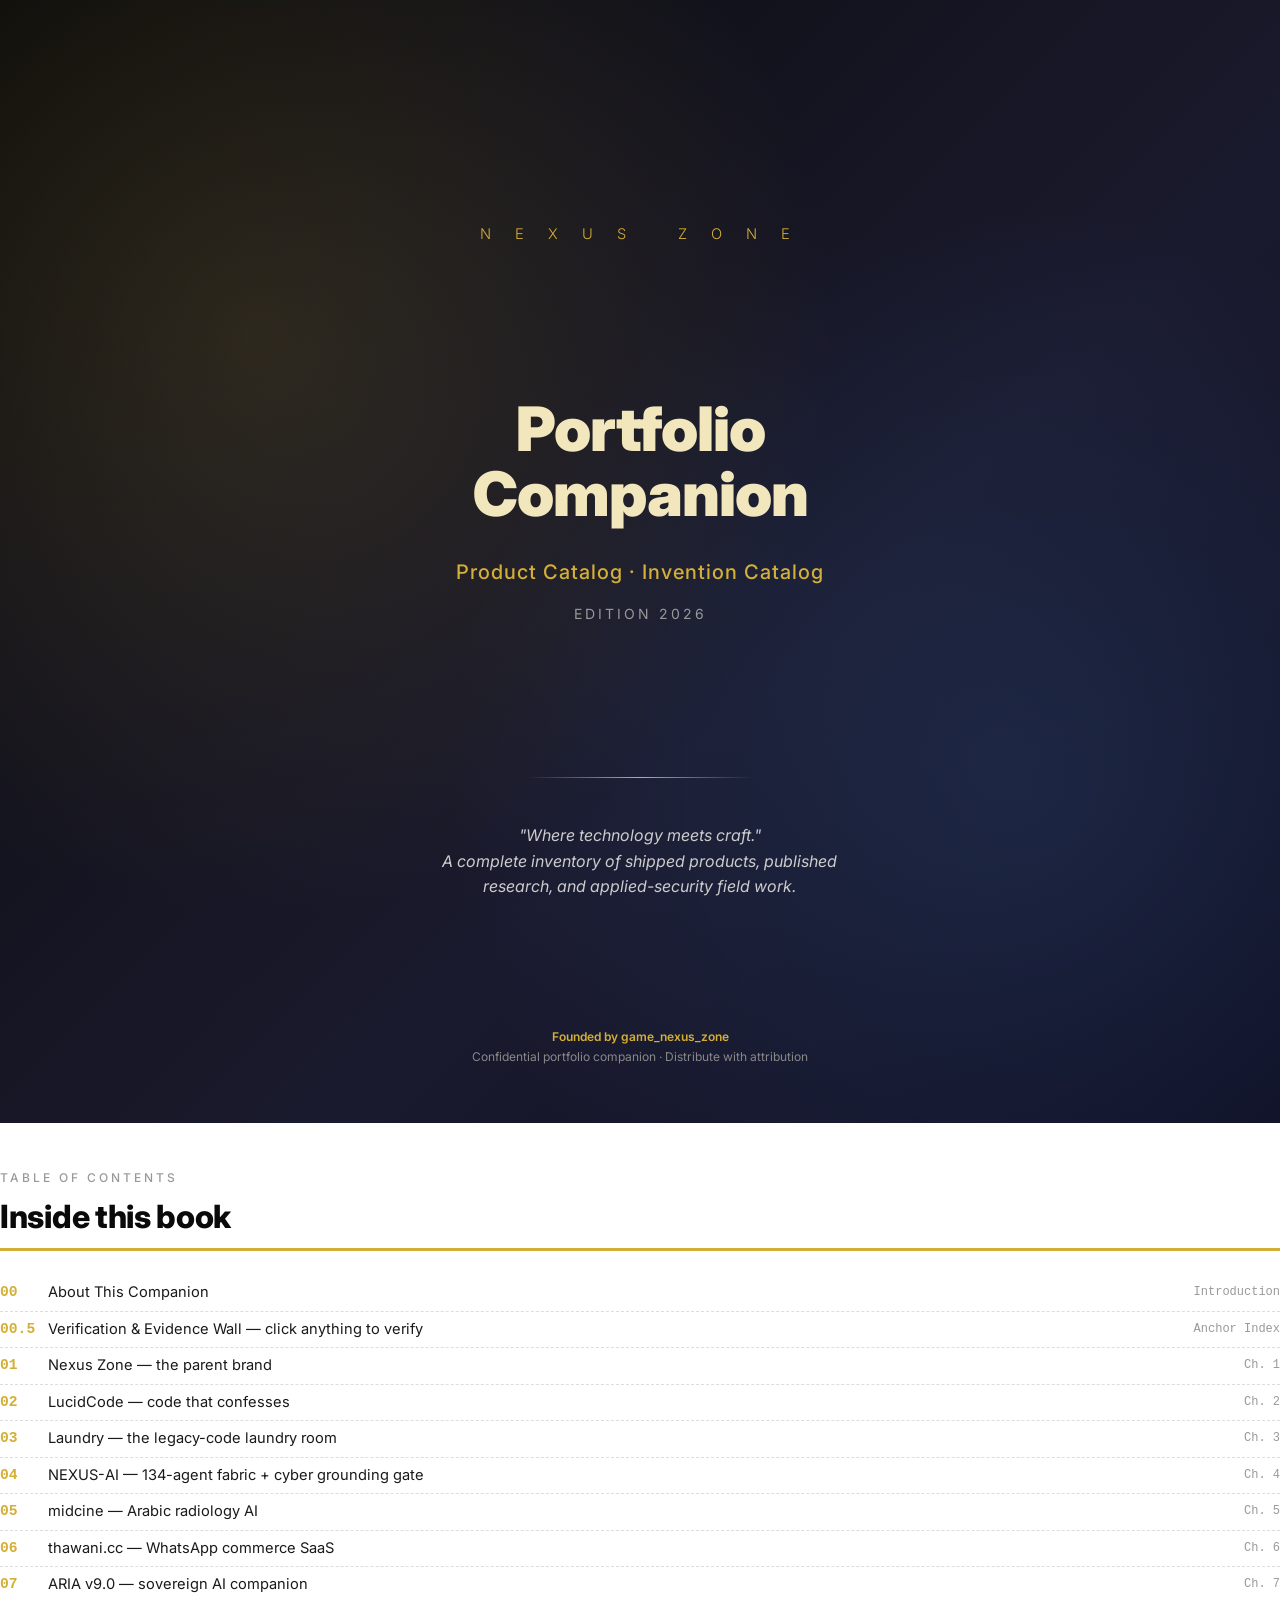
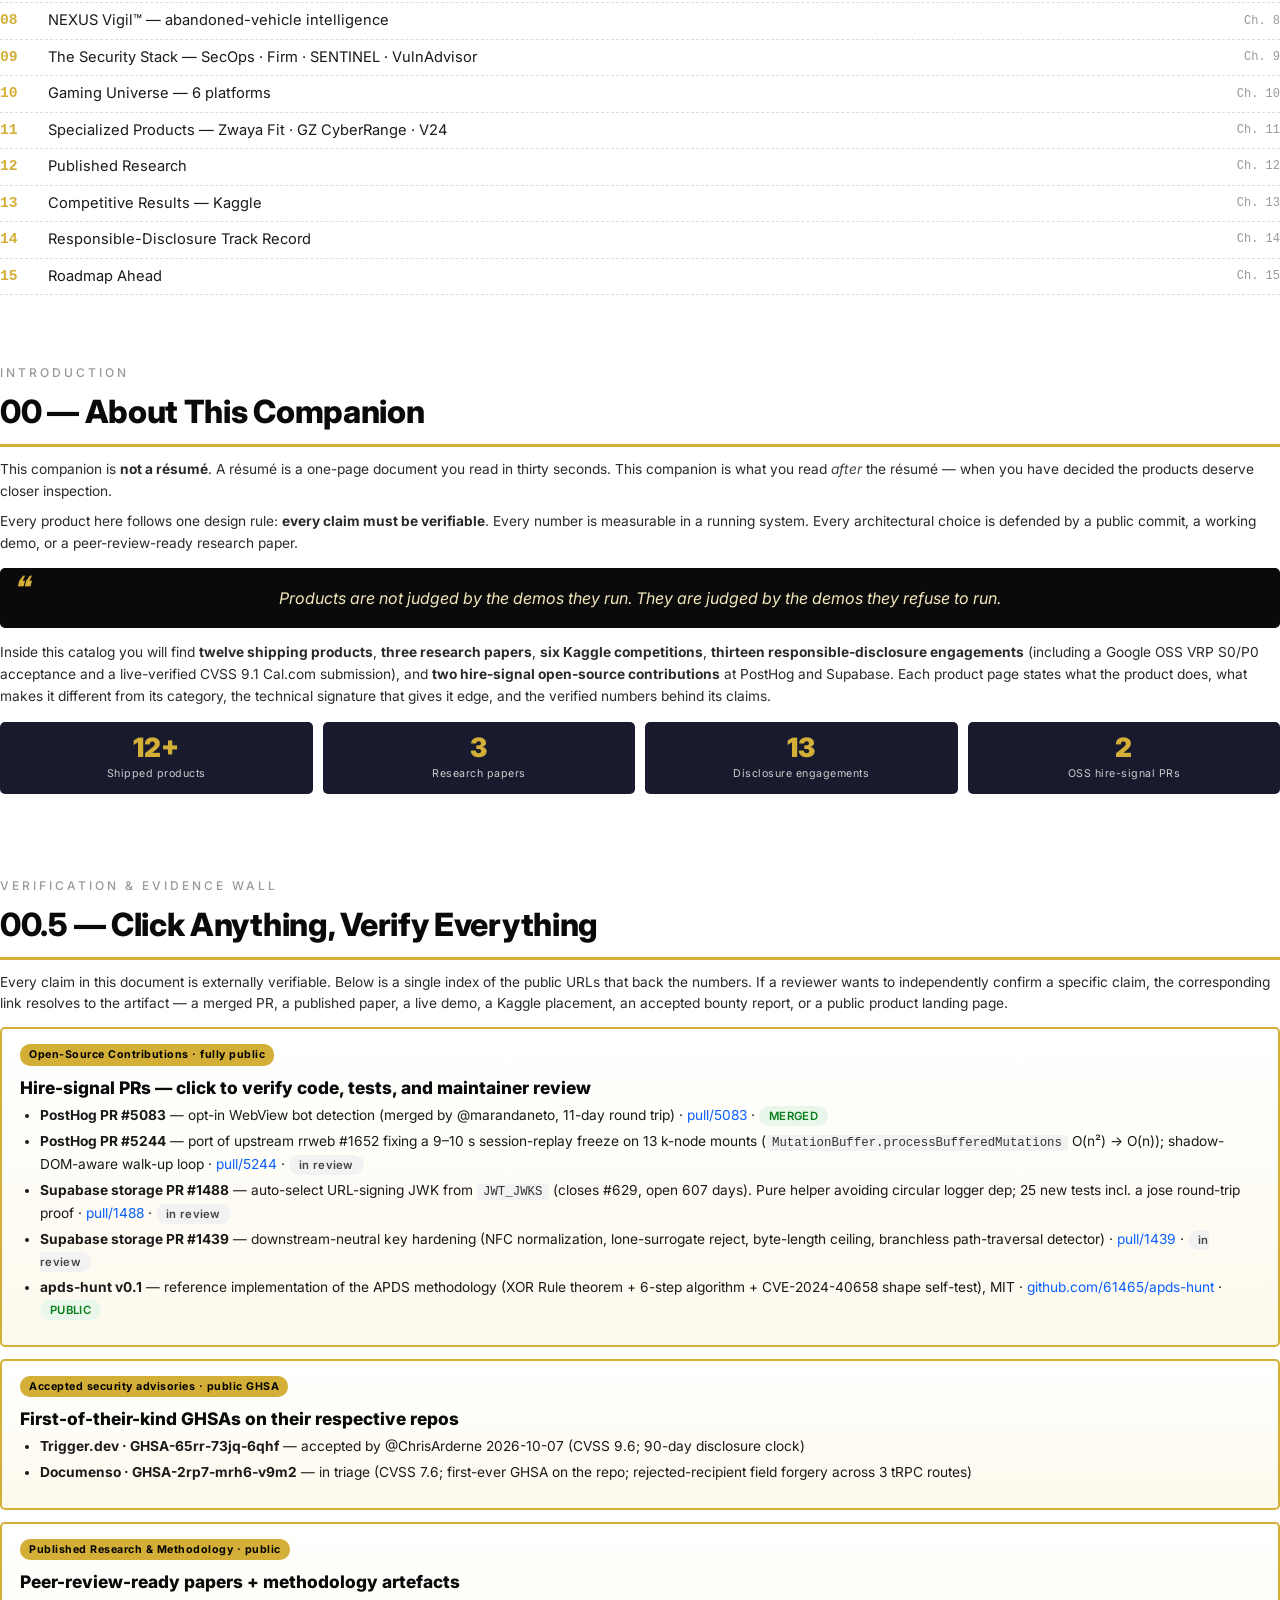
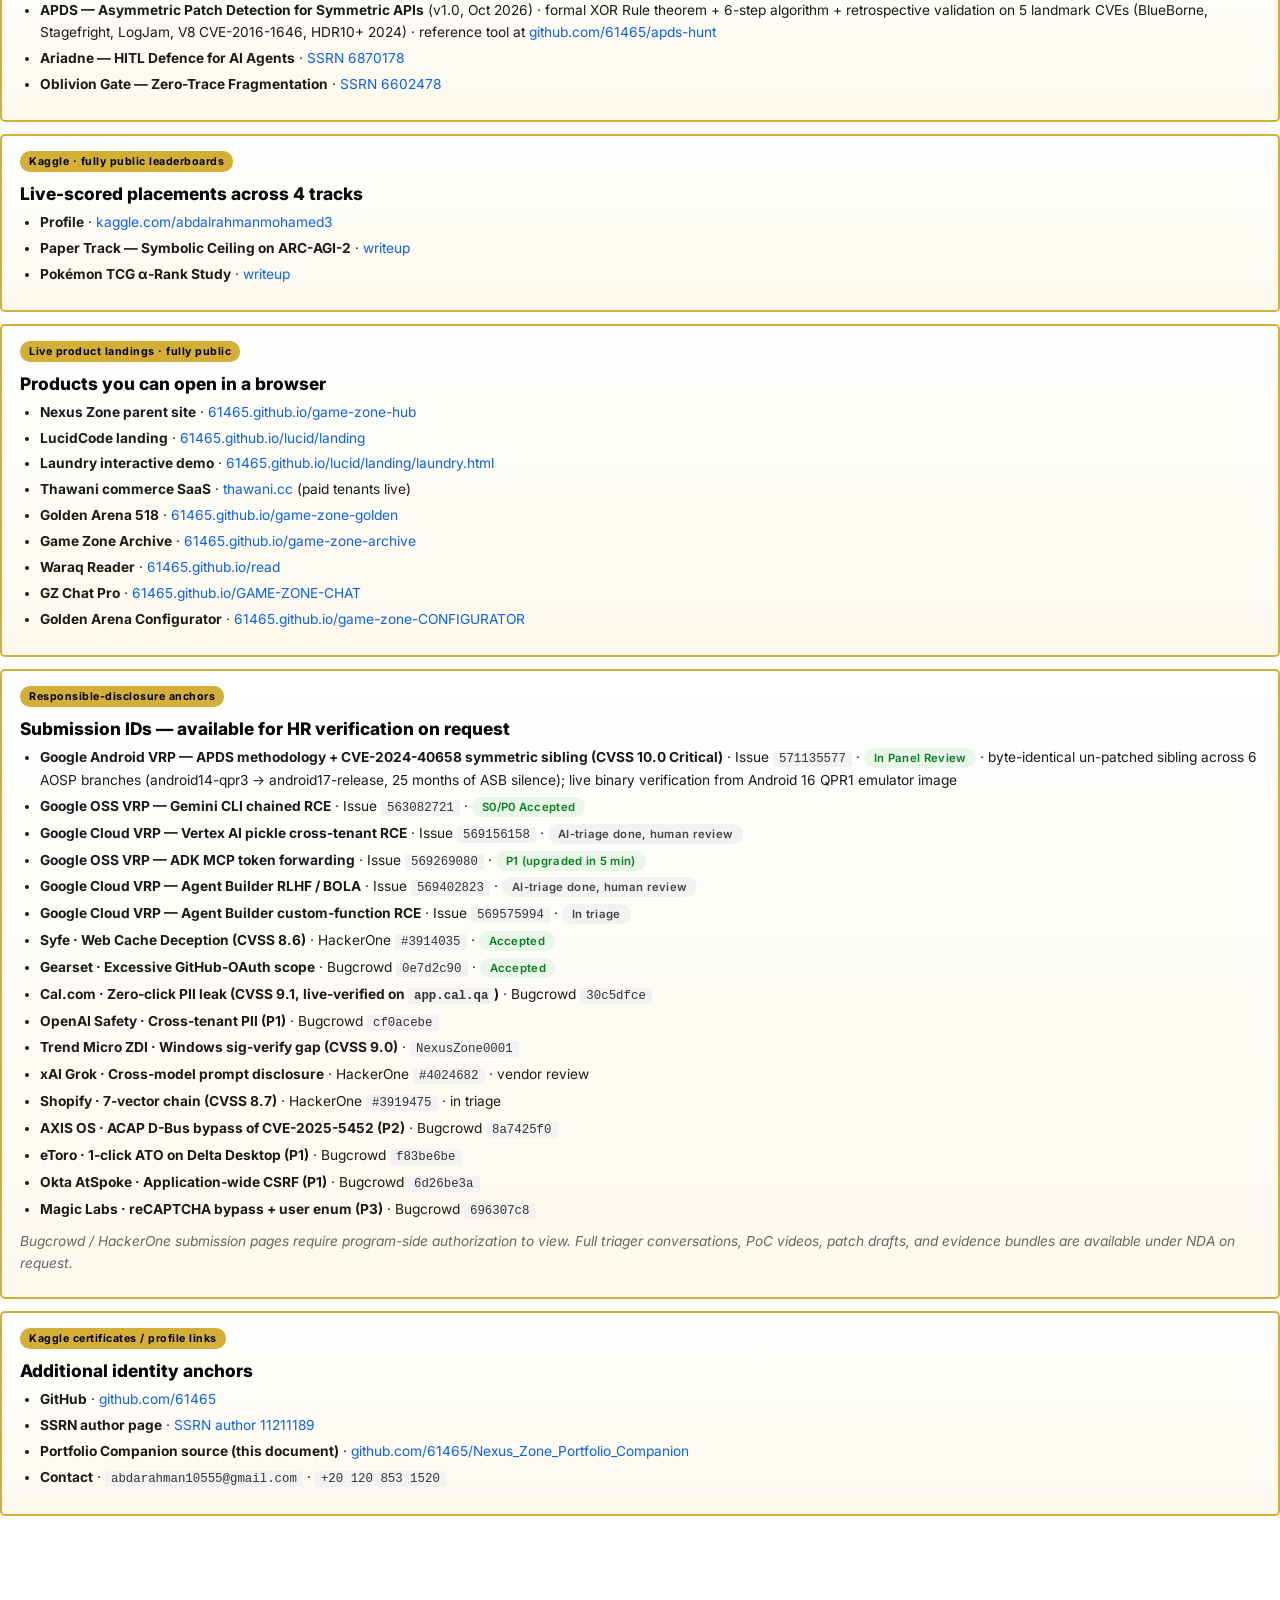
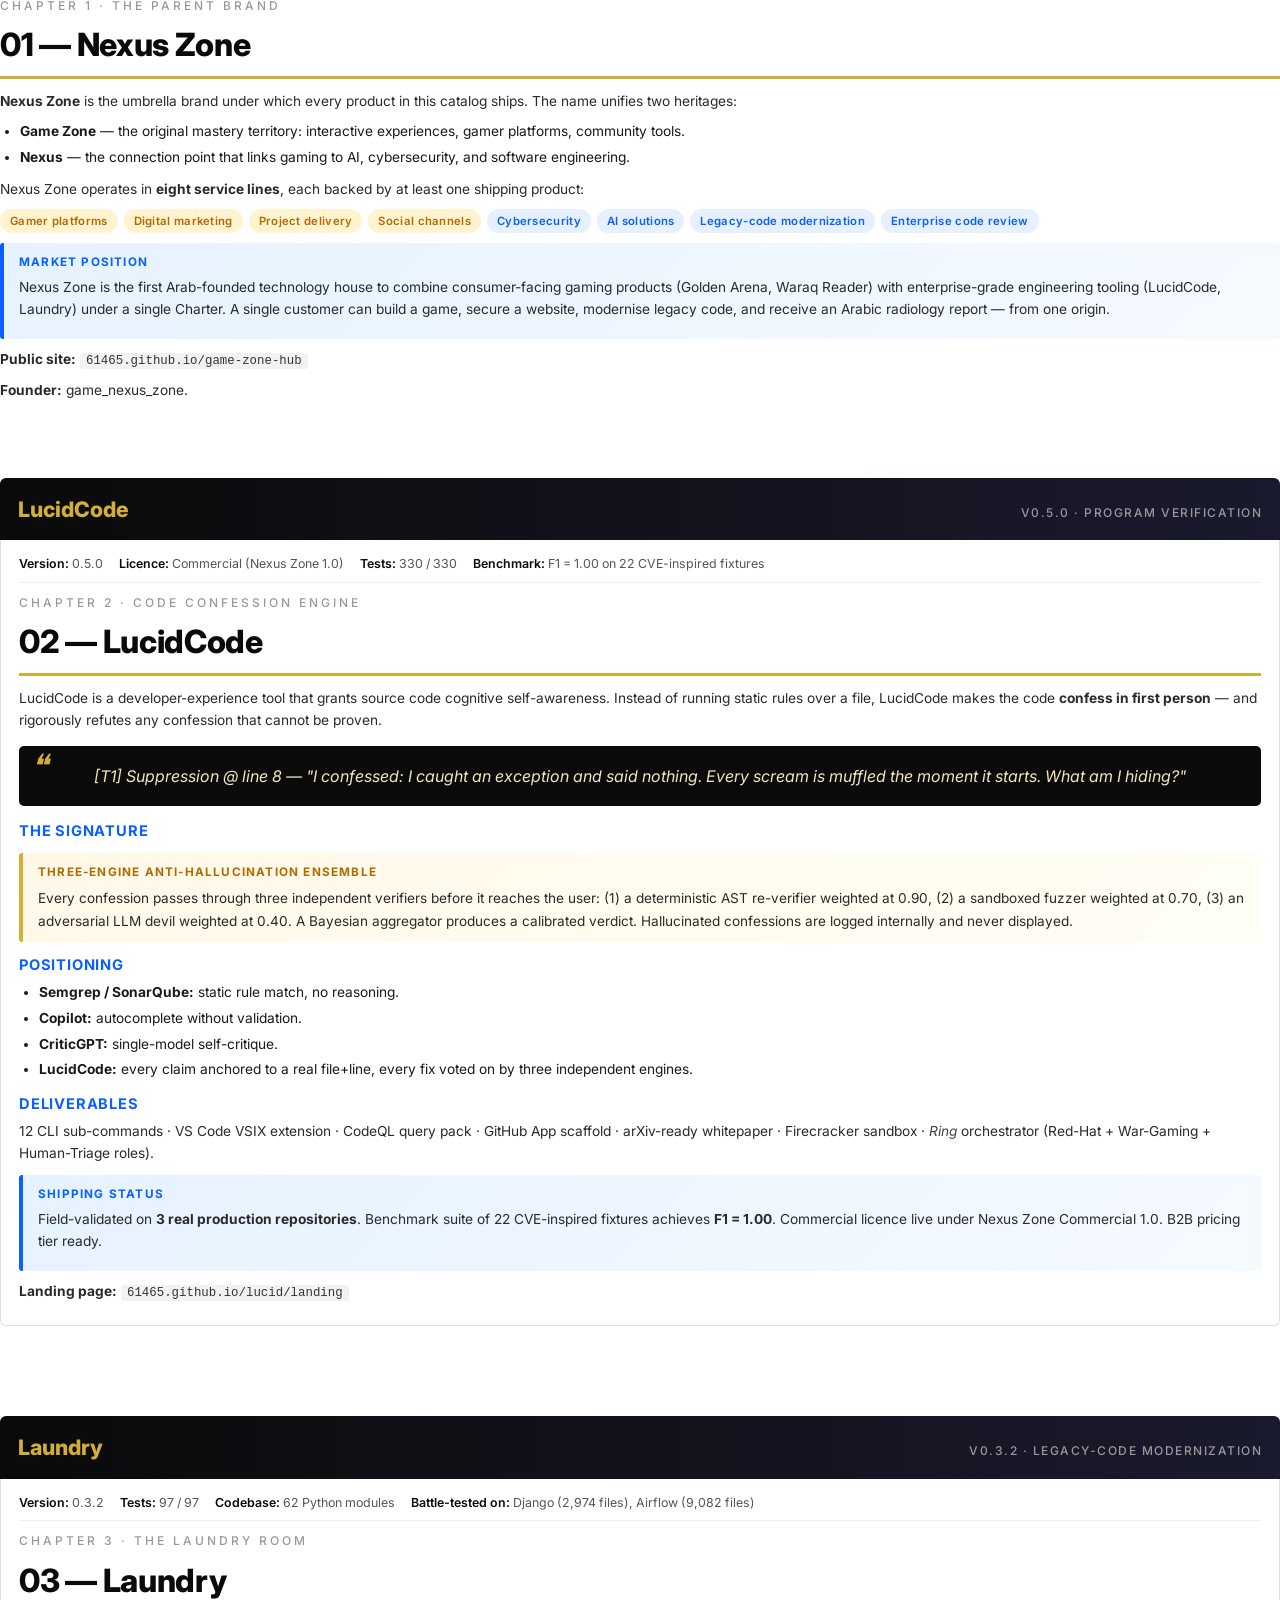
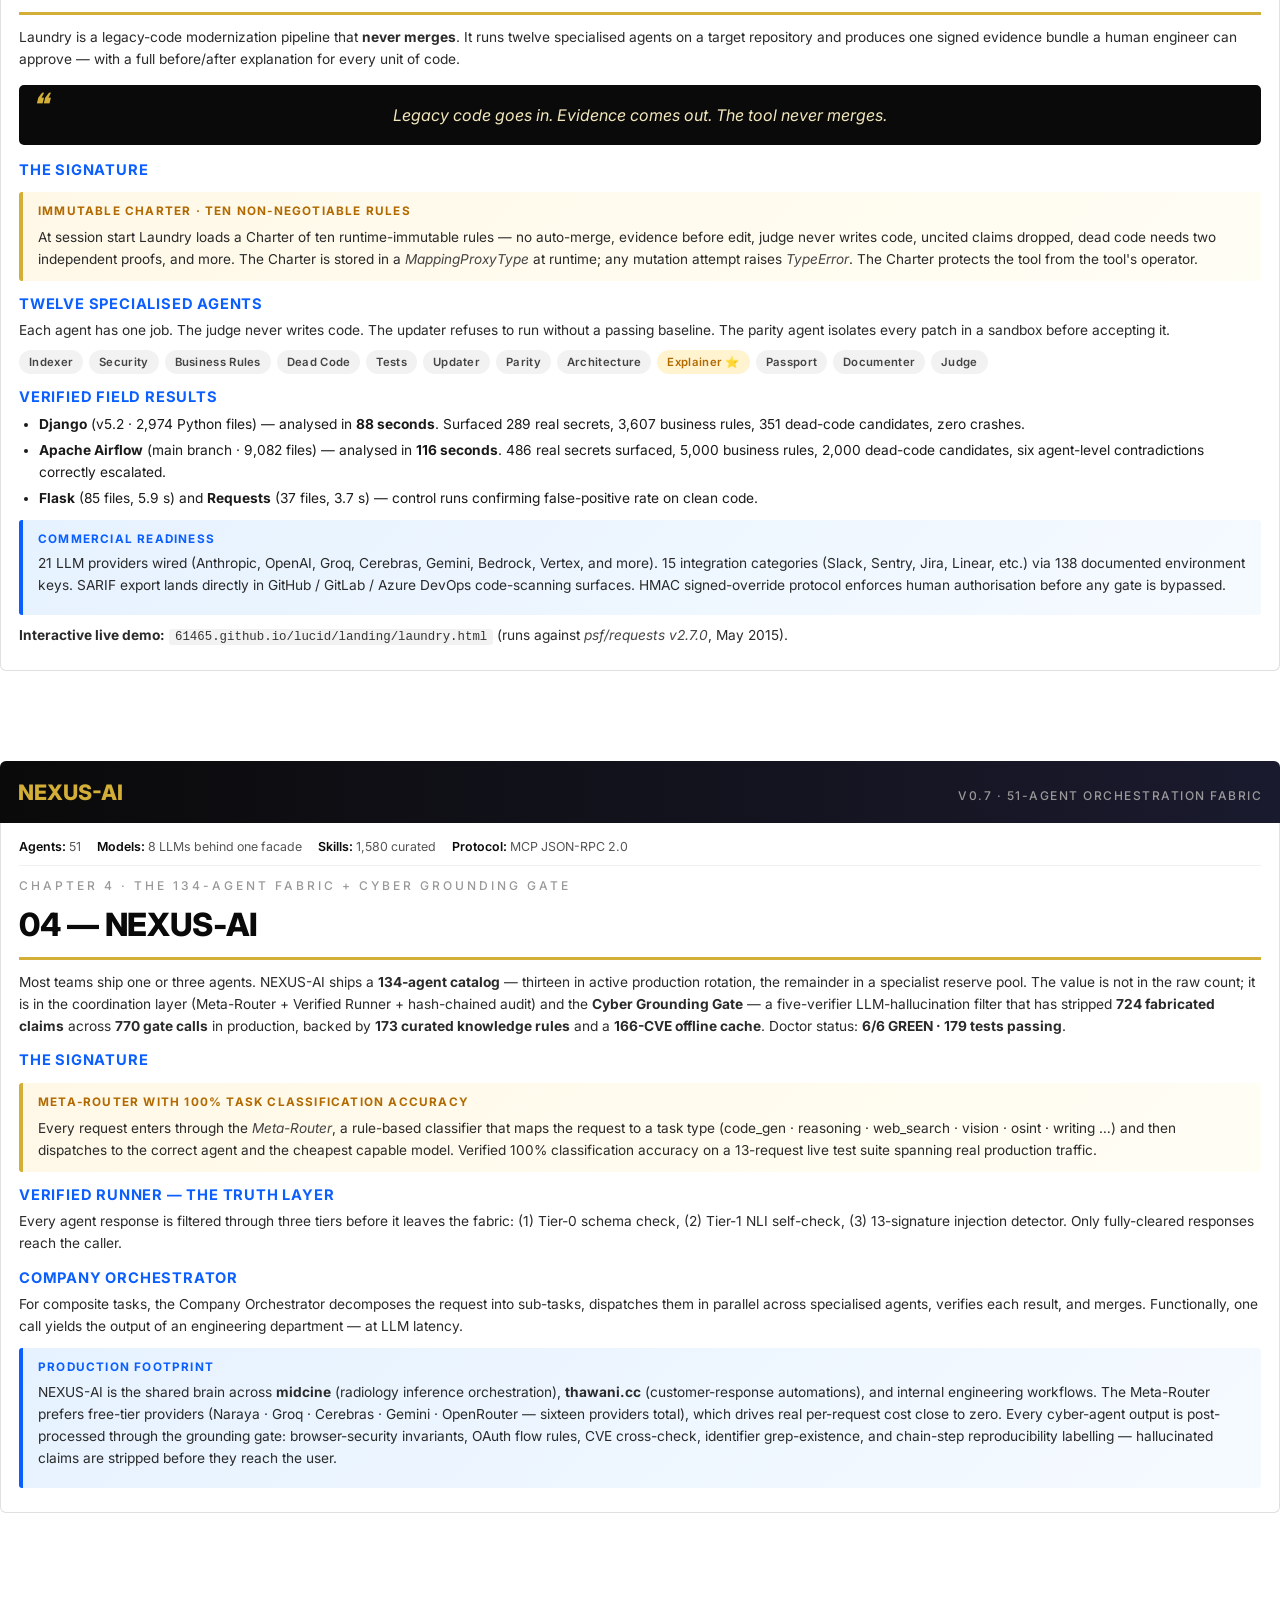
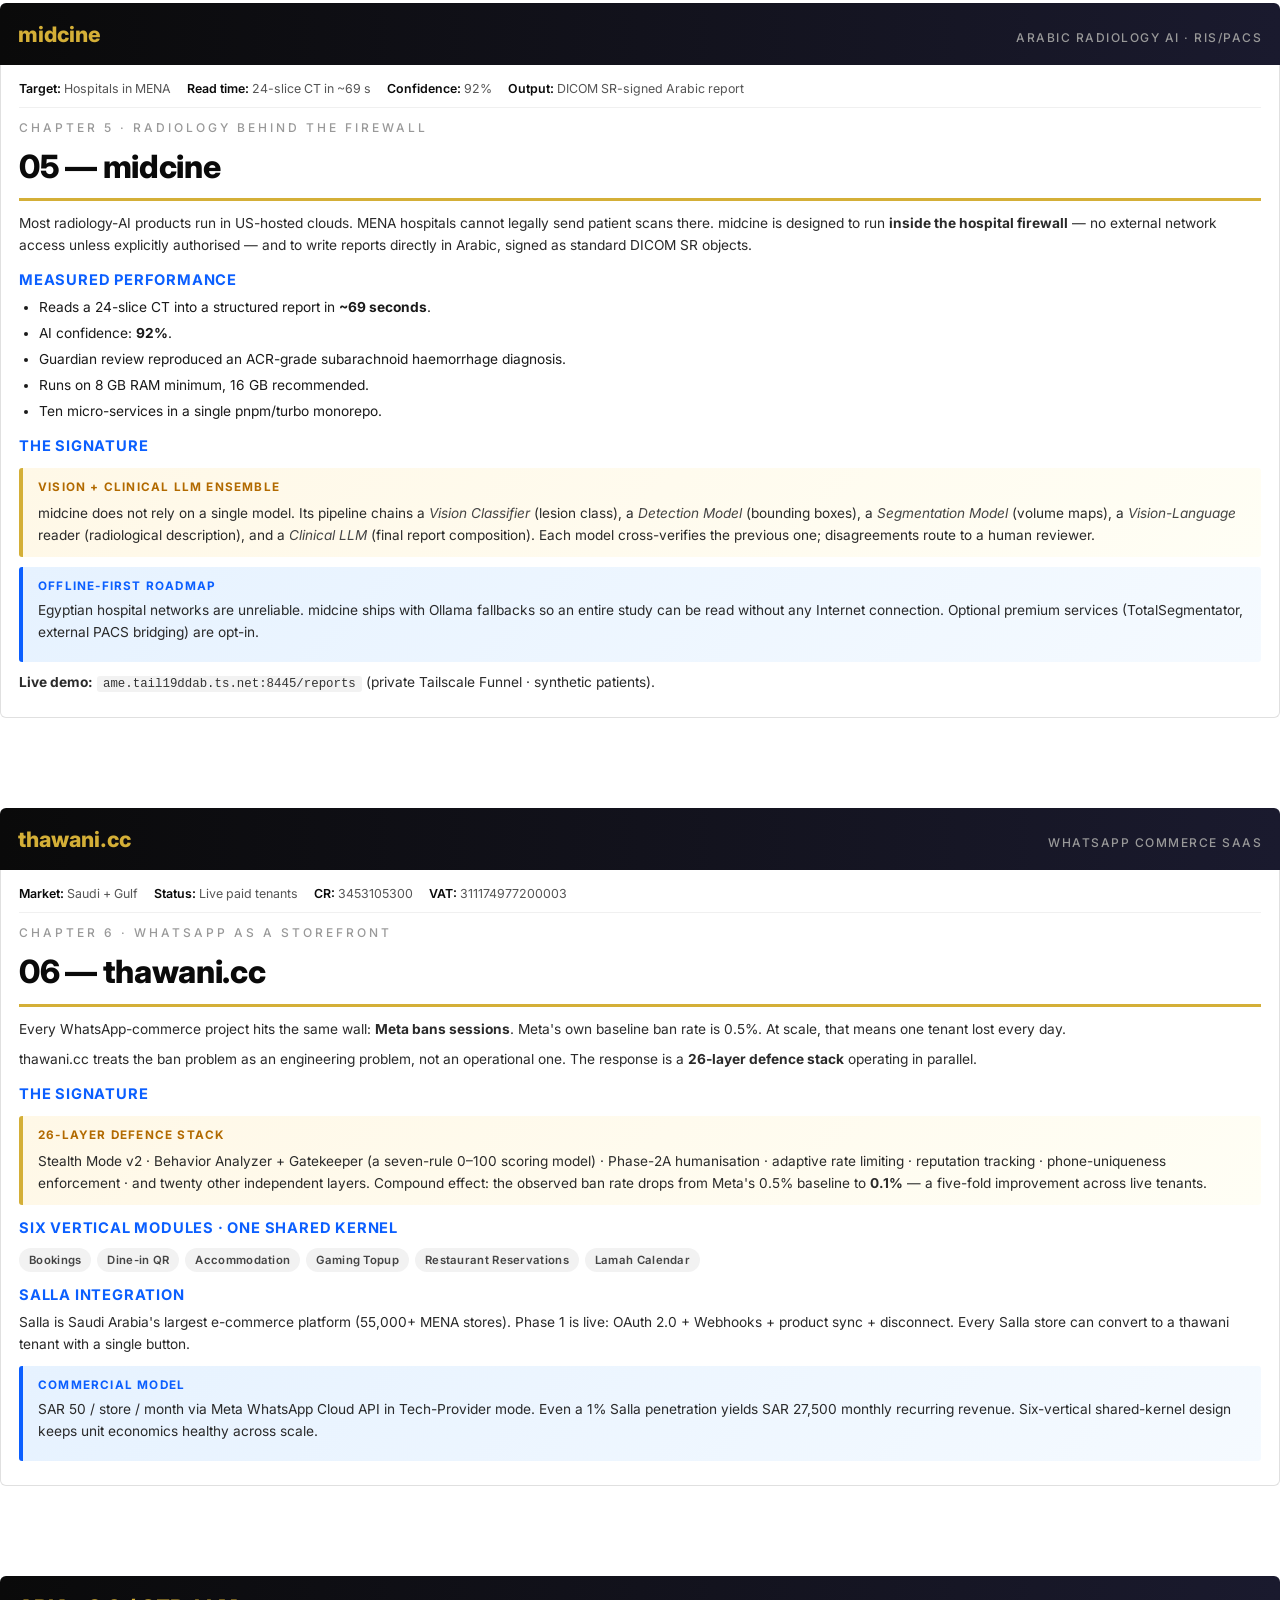
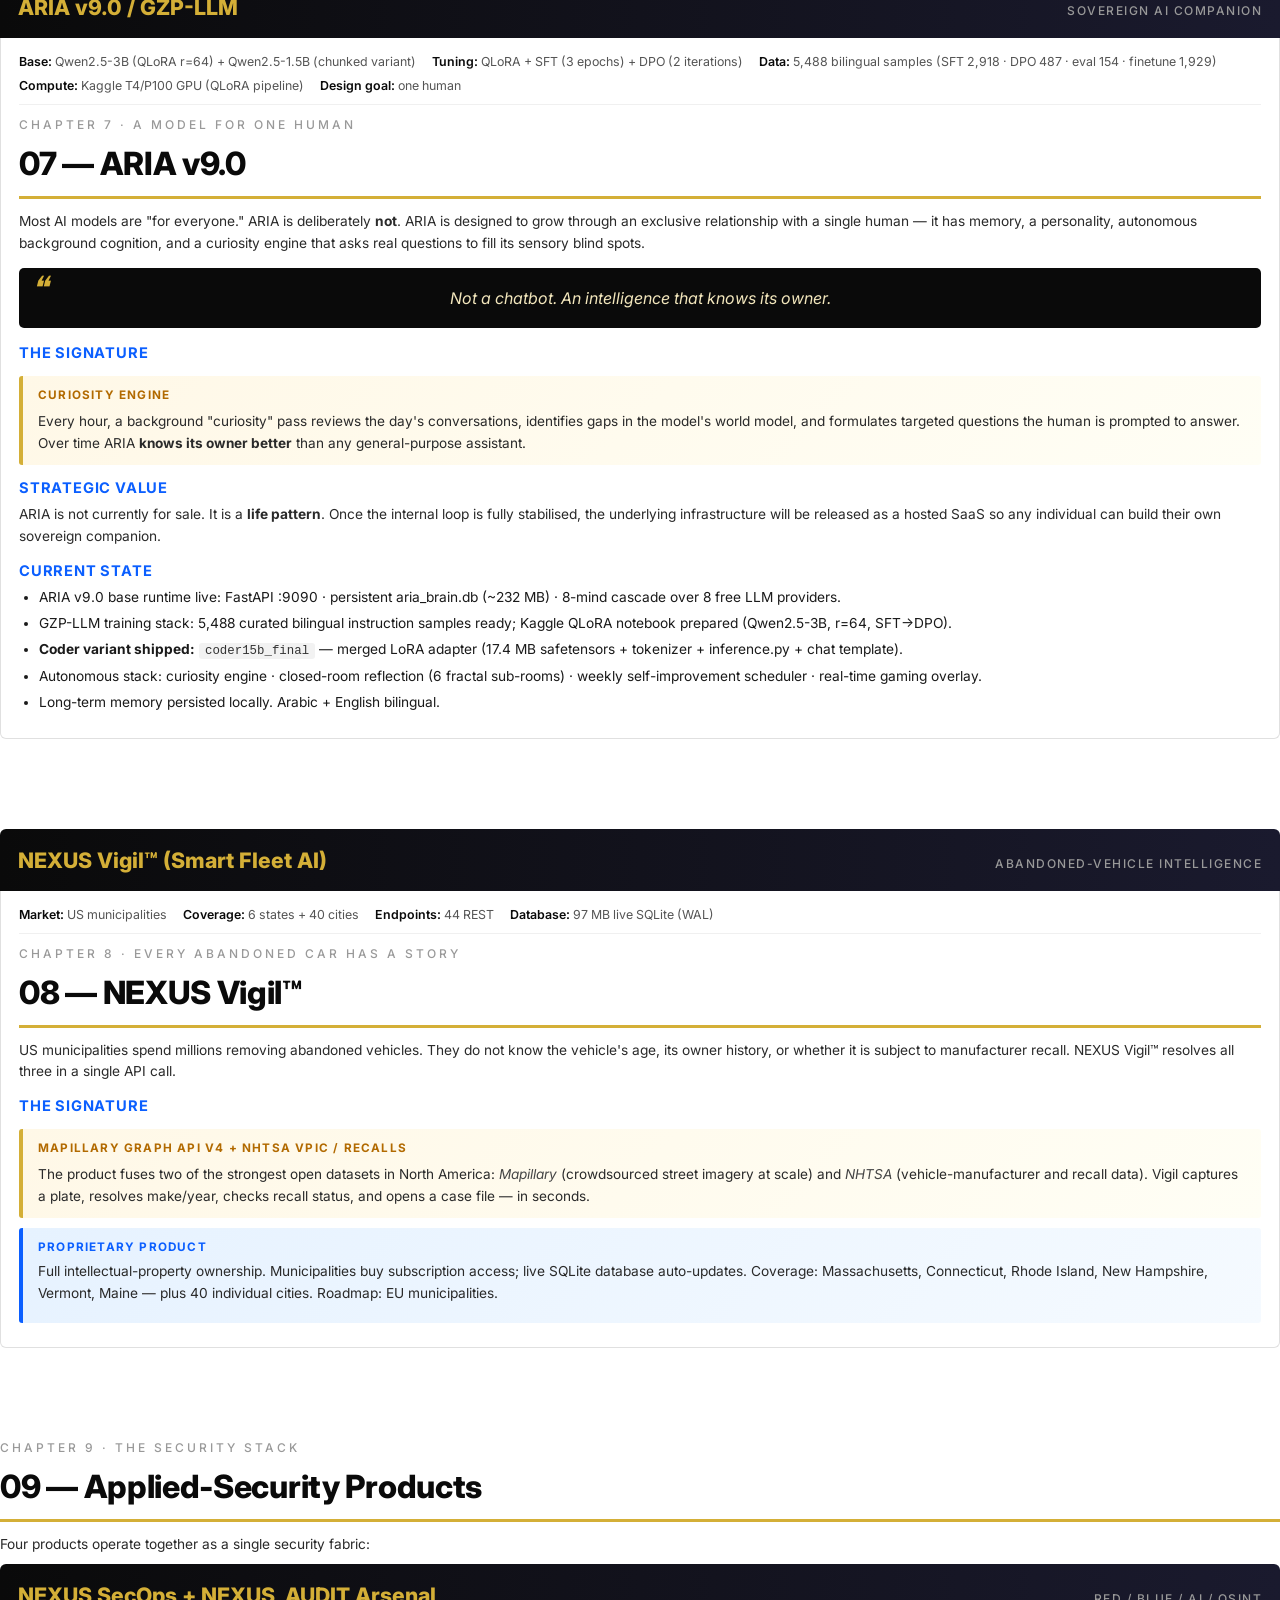
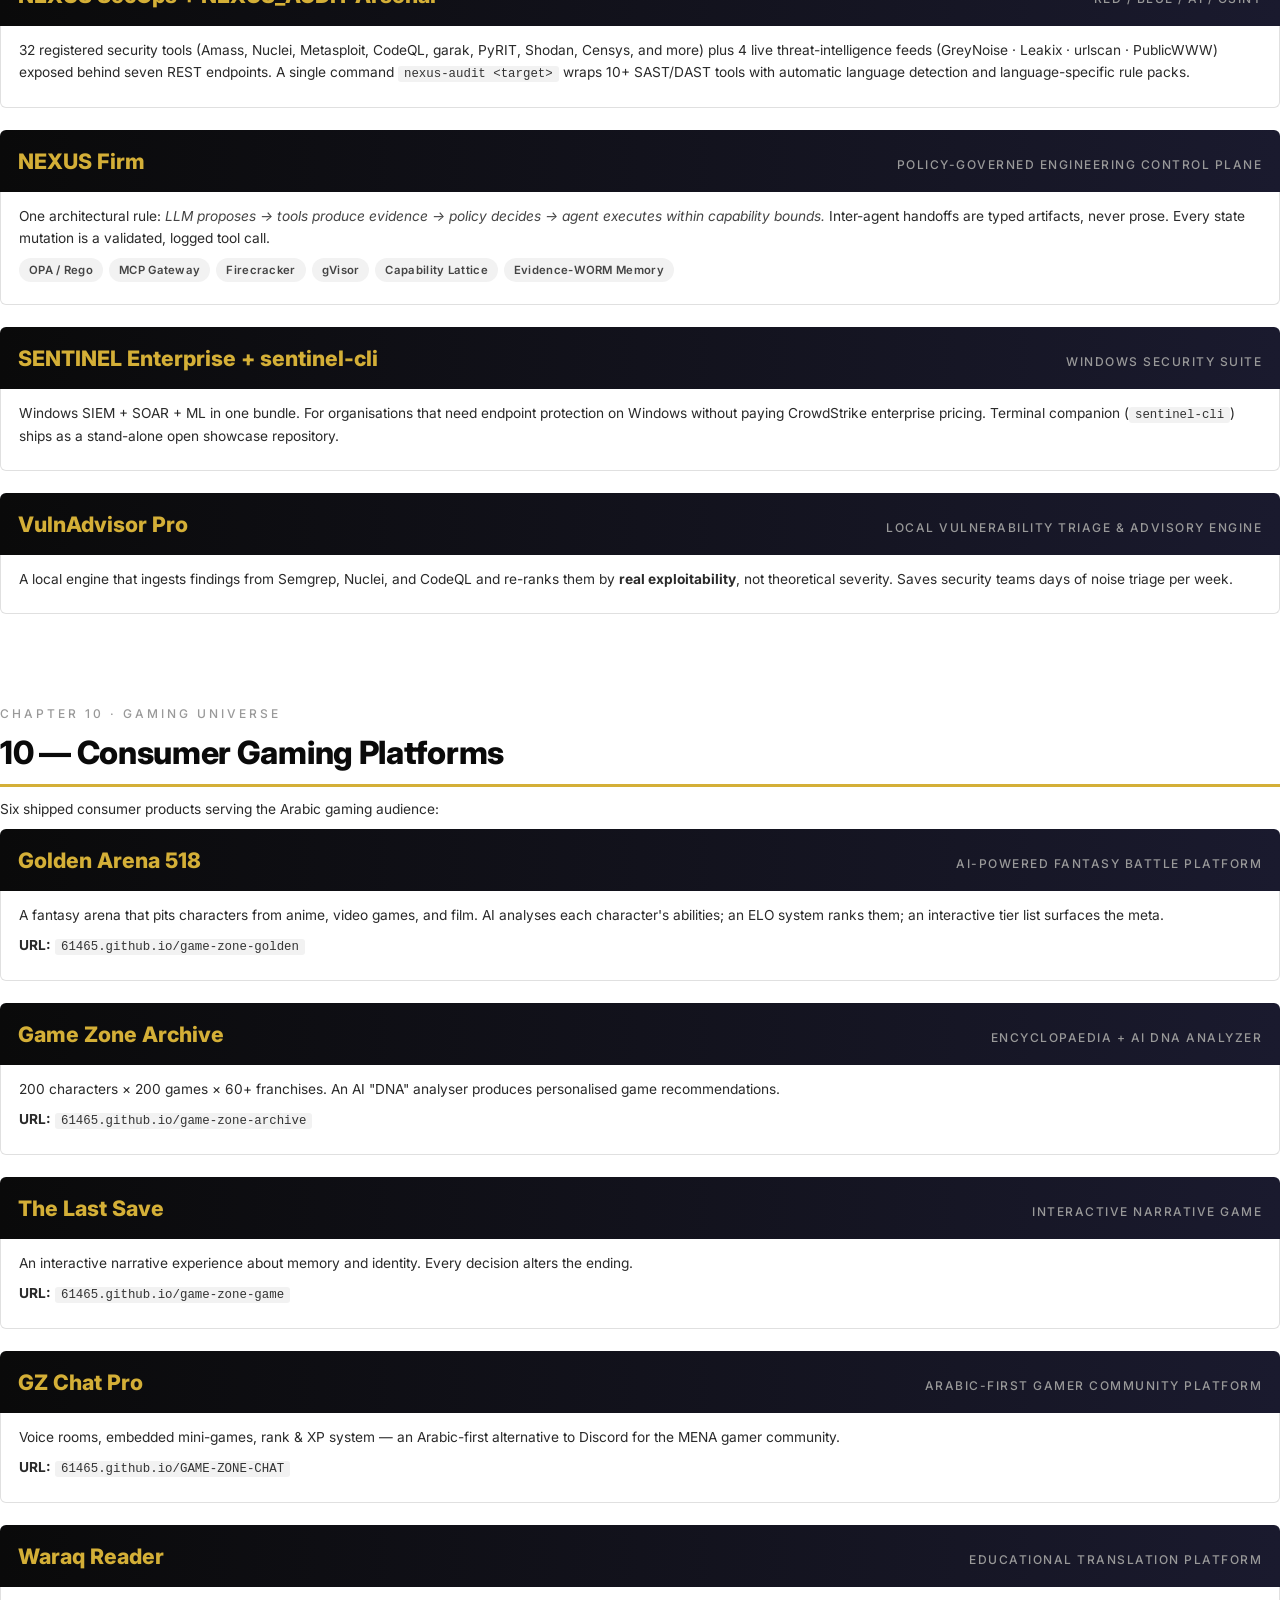
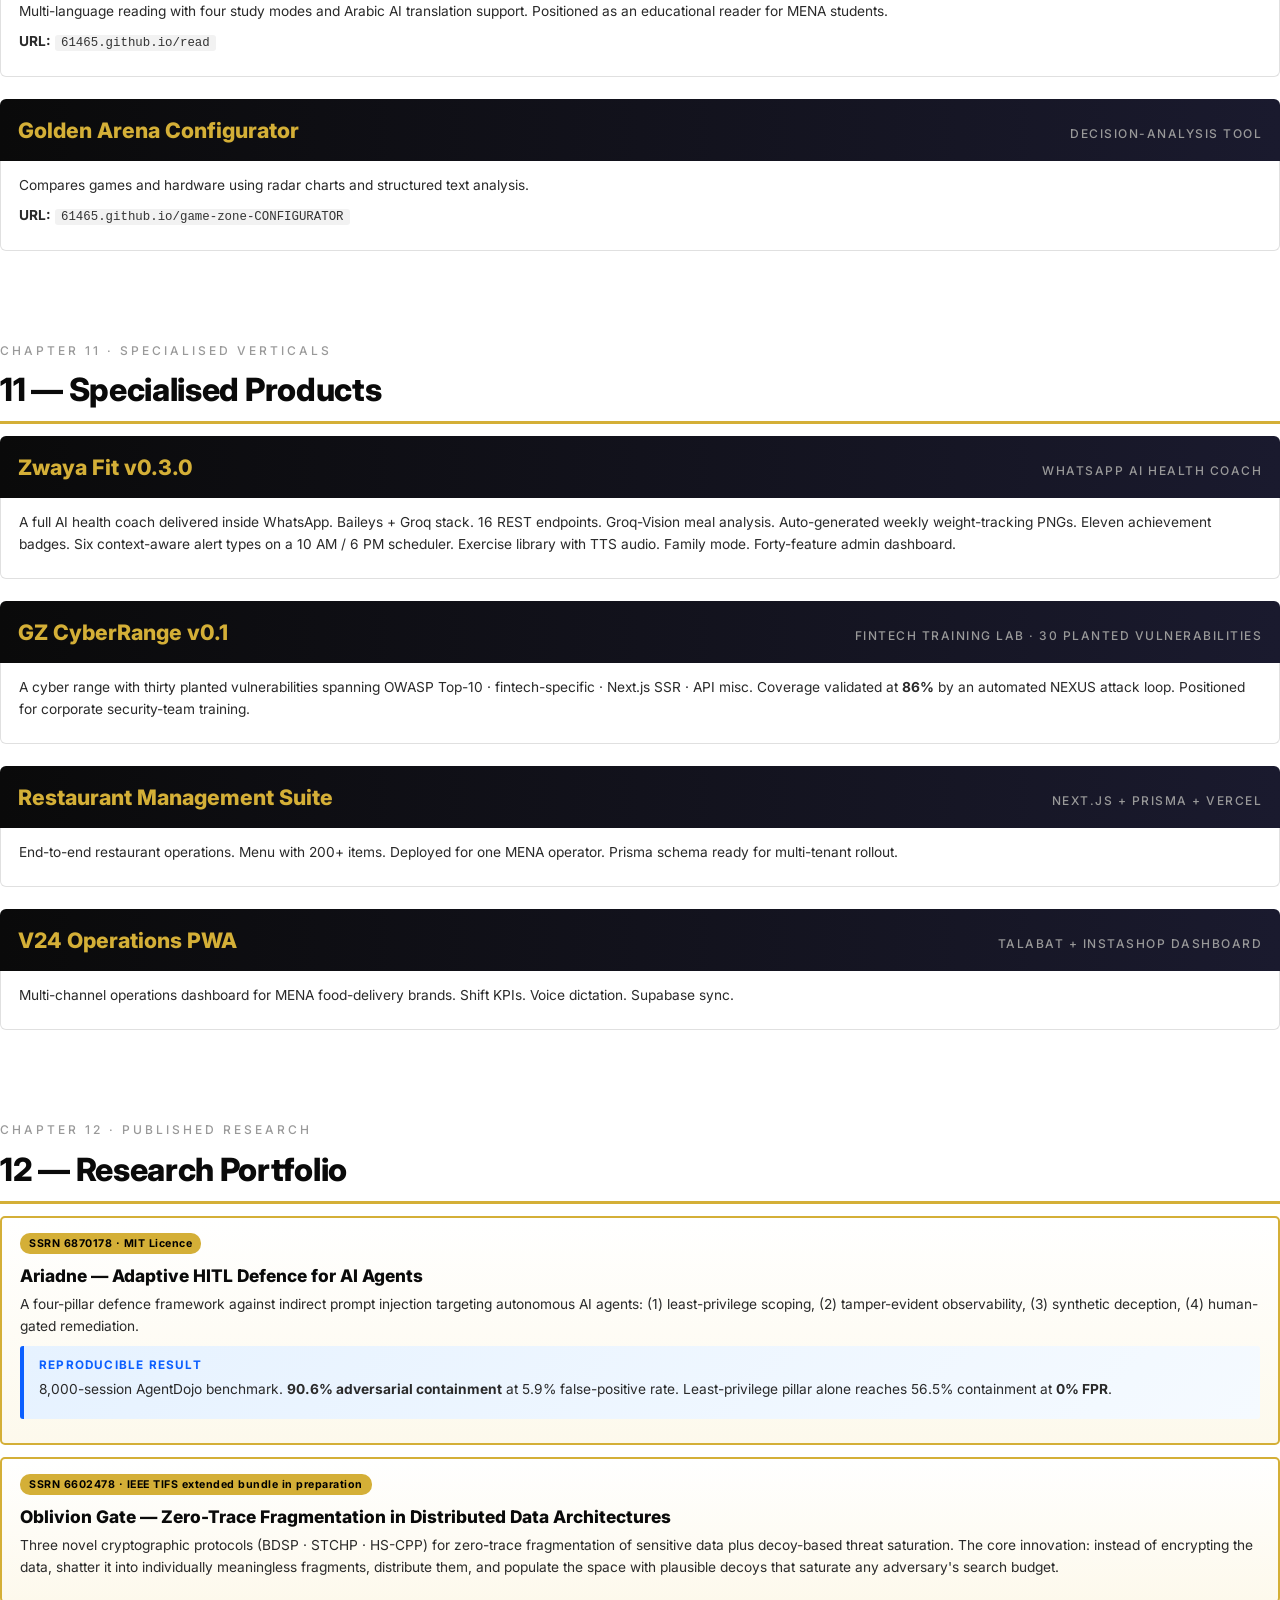
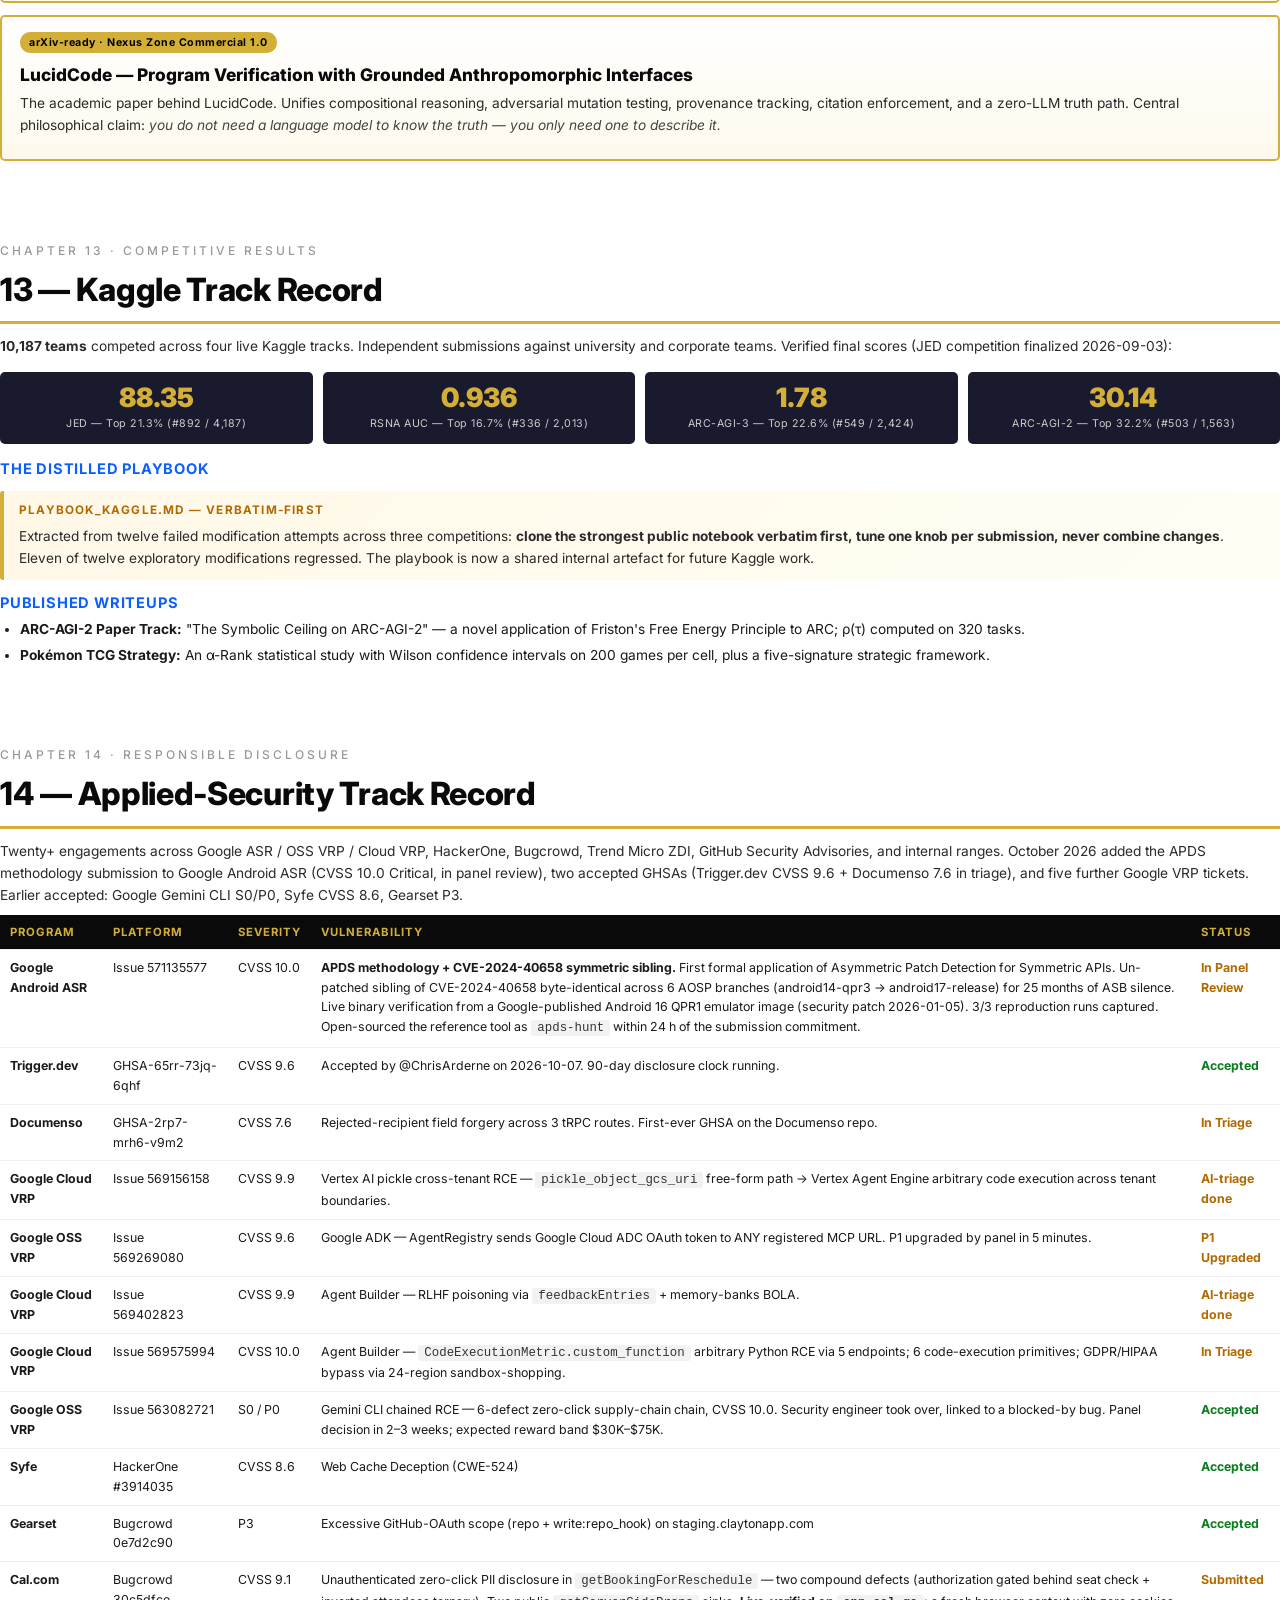
==== commit 92b5d4a4: "docs: October 2026 refresh — APDS, apds-hunt, 2 GHSAs, 4 new OSS PRs, 5 Google VRP tickets Evidence " ====
--- a/index.html
+++ b/index.html
@@ -515,15 +515,28 @@
     <span class="r-badge">Open-Source Contributions · fully public</span>
     <div class="r-title">Hire-signal PRs — click to verify code, tests, and maintainer review</div>
     <ul>
-      <li><b>PostHog PR #5083</b> — opt-in bot detection heuristics · <a href="https://github.com/PostHog/posthog-js/pull/5083">github.com/PostHog/posthog-js/pull/5083</a></li>
-      <li><b>Supabase PR #1439</b> — UTF-8 object keys + invisible-glyph reject list · <a href="https://github.com/supabase/storage/pull/1439">github.com/supabase/storage/pull/1439</a></li>
+      <li><b>PostHog PR #5083</b> — opt-in WebView bot detection (merged by @marandaneto, 11-day round trip) · <a href="https://github.com/PostHog/posthog-js/pull/5083">pull/5083</a> · <span class="tag green">MERGED</span></li>
+      <li><b>PostHog PR #5244</b> — port of upstream rrweb #1652 fixing a 9–10 s session-replay freeze on 13 k-node mounts (<code>MutationBuffer.processBufferedMutations</code> O(n²) → O(n)); shadow-DOM-aware walk-up loop · <a href="https://github.com/PostHog/posthog-js/pull/5244">pull/5244</a> · <span class="tag">in review</span></li>
+      <li><b>Supabase storage PR #1488</b> — auto-select URL-signing JWK from <code>JWT_JWKS</code> (closes #629, open 607 days). Pure helper avoiding circular logger dep; 25 new tests incl. a jose round-trip proof · <a href="https://github.com/supabase/storage/pull/1488">pull/1488</a> · <span class="tag">in review</span></li>
+      <li><b>Supabase storage PR #1439</b> — downstream-neutral key hardening (NFC normalization, lone-surrogate reject, byte-length ceiling, branchless path-traversal detector) · <a href="https://github.com/supabase/storage/pull/1439">pull/1439</a> · <span class="tag">in review</span></li>
+      <li><b>apds-hunt v0.1</b> — reference implementation of the APDS methodology (XOR Rule theorem + 6-step algorithm + CVE-2024-40658 shape self-test), MIT · <a href="https://github.com/61465/apds-hunt">github.com/61465/apds-hunt</a> · <span class="tag green">PUBLIC</span></li>
     </ul>
   </div>
 
   <div class="research-block">
-    <span class="r-badge">Published Research · SSRN public</span>
-    <div class="r-title">Peer-review-ready papers</div>
+    <span class="r-badge">Accepted security advisories · public GHSA</span>
+    <div class="r-title">First-of-their-kind GHSAs on their respective repos</div>
     <ul>
+      <li><b>Trigger.dev · GHSA-65rr-73jq-6qhf</b> — accepted by @ChrisArderne 2026-10-07 (CVSS 9.6; 90-day disclosure clock)</li>
+      <li><b>Documenso · GHSA-2rp7-mrh6-v9m2</b> — in triage (CVSS 7.6; first-ever GHSA on the repo; rejected-recipient field forgery across 3 tRPC routes)</li>
+    </ul>
+  </div>
+
+  <div class="research-block">
+    <span class="r-badge">Published Research &amp; Methodology · public</span>
+    <div class="r-title">Peer-review-ready papers + methodology artefacts</div>
+    <ul>
+      <li><b>APDS — Asymmetric Patch Detection for Symmetric APIs</b> (v1.0, Oct 2026) · formal XOR Rule theorem + 6-step algorithm + retrospective validation on 5 landmark CVEs (BlueBorne, Stagefright, LogJam, V8 CVE-2016-1646, HDR10+ 2024) · reference tool at <a href="https://github.com/61465/apds-hunt">github.com/61465/apds-hunt</a></li>
       <li><b>Ariadne — HITL Defence for AI Agents</b> · <a href="https://papers.ssrn.com/sol3/papers.cfm?abstract_id=6870178">SSRN 6870178</a></li>
       <li><b>Oblivion Gate — Zero-Trace Fragmentation</b> · <a href="https://papers.ssrn.com/sol3/papers.cfm?abstract_id=6602478">SSRN 6602478</a></li>
     </ul>
@@ -559,7 +572,12 @@
     <span class="r-badge">Responsible-disclosure anchors</span>
     <div class="r-title">Submission IDs — available for HR verification on request</div>
     <ul>
+      <li><b>Google Android VRP — APDS methodology + CVE-2024-40658 symmetric sibling (CVSS 10.0 Critical)</b> · Issue <code>571135577</code> · <span class="tag green">In Panel Review</span> · byte-identical un-patched sibling across 6 AOSP branches (android14-qpr3 → android17-release, 25 months of ASB silence); live binary verification from Android 16 QPR1 emulator image</li>
       <li><b>Google OSS VRP — Gemini CLI chained RCE</b> · Issue <code>563082721</code> · <span class="tag green">S0/P0 Accepted</span></li>
+      <li><b>Google Cloud VRP — Vertex AI pickle cross-tenant RCE</b> · Issue <code>569156158</code> · <span class="tag">AI-triage done, human review</span></li>
+      <li><b>Google OSS VRP — ADK MCP token forwarding</b> · Issue <code>569269080</code> · <span class="tag green">P1 (upgraded in 5 min)</span></li>
+      <li><b>Google Cloud VRP — Agent Builder RLHF / BOLA</b> · Issue <code>569402823</code> · <span class="tag">AI-triage done, human review</span></li>
+      <li><b>Google Cloud VRP — Agent Builder custom-function RCE</b> · Issue <code>569575994</code> · <span class="tag">In triage</span></li>
       <li><b>Syfe · Web Cache Deception (CVSS 8.6)</b> · HackerOne <code>#3914035</code> · <span class="tag green">Accepted</span></li>
       <li><b>Gearset · Excessive GitHub-OAuth scope</b> · Bugcrowd <code>0e7d2c90</code> · <span class="tag green">Accepted</span></li>
       <li><b>Cal.com · Zero-click PII leak (CVSS 9.1, live-verified on <code>app.cal.qa</code>)</b> · Bugcrowd <code>30c5dfce</code></li>
@@ -1172,7 +1190,7 @@
 <section>
   <h2><span class="h2-tag">Chapter 14 · Responsible Disclosure</span>14 — Applied-Security Track Record</h2>
 
-  <p>Thirteen engagements across Google OSS VRP, HackerOne, Bugcrowd, Trend Micro ZDI, and internal ranges. Three accepted (including a Google Gemini CLI S0/P0). Several under active triage — including a Cal.com CVSS 9.1 zero-click PII leak <b>live-verified on the in-scope QA target</b>.</p>
+  <p>Twenty+ engagements across Google ASR / OSS VRP / Cloud VRP, HackerOne, Bugcrowd, Trend Micro ZDI, GitHub Security Advisories, and internal ranges. October 2026 added the APDS methodology submission to Google Android ASR (CVSS 10.0 Critical, in panel review), two accepted GHSAs (Trigger.dev CVSS 9.6 + Documenso 7.6 in triage), and five further Google VRP tickets. Earlier accepted: Google Gemini CLI S0/P0, Syfe CVSS 8.6, Gearset P3.</p>
 
   <table class="bounty-table">
     <thead>
@@ -1181,6 +1199,41 @@
       </tr>
     </thead>
     <tbody>
+      <tr>
+        <td><b>Google Android ASR</b></td><td>Issue 571135577</td><td>CVSS 10.0</td>
+        <td><b>APDS methodology + CVE-2024-40658 symmetric sibling.</b> First formal application of Asymmetric Patch Detection for Symmetric APIs. Un-patched sibling of CVE-2024-40658 byte-identical across 6 AOSP branches (android14-qpr3 → android17-release) for 25 months of ASB silence. Live binary verification from a Google-published Android 16 QPR1 emulator image (security patch 2026-01-05). 3/3 reproduction runs captured. Open-sourced the reference tool as <code>apds-hunt</code> within 24 h of the submission commitment.</td>
+        <td><span class="status-triage">In Panel Review</span></td>
+      </tr>
+      <tr>
+        <td><b>Trigger.dev</b></td><td>GHSA-65rr-73jq-6qhf</td><td>CVSS 9.6</td>
+        <td>Accepted by @ChrisArderne on 2026-10-07. 90-day disclosure clock running.</td>
+        <td><span class="status-accepted">Accepted</span></td>
+      </tr>
+      <tr>
+        <td><b>Documenso</b></td><td>GHSA-2rp7-mrh6-v9m2</td><td>CVSS 7.6</td>
+        <td>Rejected-recipient field forgery across 3 tRPC routes. First-ever GHSA on the Documenso repo.</td>
+        <td><span class="status-triage">In Triage</span></td>
+      </tr>
+      <tr>
+        <td><b>Google Cloud VRP</b></td><td>Issue 569156158</td><td>CVSS 9.9</td>
+        <td>Vertex AI pickle cross-tenant RCE — <code>pickle_object_gcs_uri</code> free-form path → Vertex Agent Engine arbitrary code execution across tenant boundaries.</td>
+        <td><span class="status-triage">AI-triage done</span></td>
+      </tr>
+      <tr>
+        <td><b>Google OSS VRP</b></td><td>Issue 569269080</td><td>CVSS 9.6</td>
+        <td>Google ADK — AgentRegistry sends Google Cloud ADC OAuth token to ANY registered MCP URL. P1 upgraded by panel in 5 minutes.</td>
+        <td><span class="status-triage">P1 Upgraded</span></td>
+      </tr>
+      <tr>
+        <td><b>Google Cloud VRP</b></td><td>Issue 569402823</td><td>CVSS 9.9</td>
+        <td>Agent Builder — RLHF poisoning via <code>feedbackEntries</code> + memory-banks BOLA.</td>
+        <td><span class="status-triage">AI-triage done</span></td>
+      </tr>
+      <tr>
+        <td><b>Google Cloud VRP</b></td><td>Issue 569575994</td><td>CVSS 10.0</td>
+        <td>Agent Builder — <code>CodeExecutionMetric.custom_function</code> arbitrary Python RCE via 5 endpoints; 6 code-execution primitives; GDPR/HIPAA bypass via 24-region sandbox-shopping.</td>
+        <td><span class="status-triage">In Triage</span></td>
+      </tr>
       <tr>
         <td><b>Google OSS VRP</b></td><td>Issue 563082721</td><td>S0 / P0</td>
         <td>Gemini CLI chained RCE — 6-defect zero-click supply-chain chain, CVSS 10.0. Security engineer took over, linked to a blocked-by bug. Panel decision in 2–3 weeks; expected reward band $30K–$75K.</td>
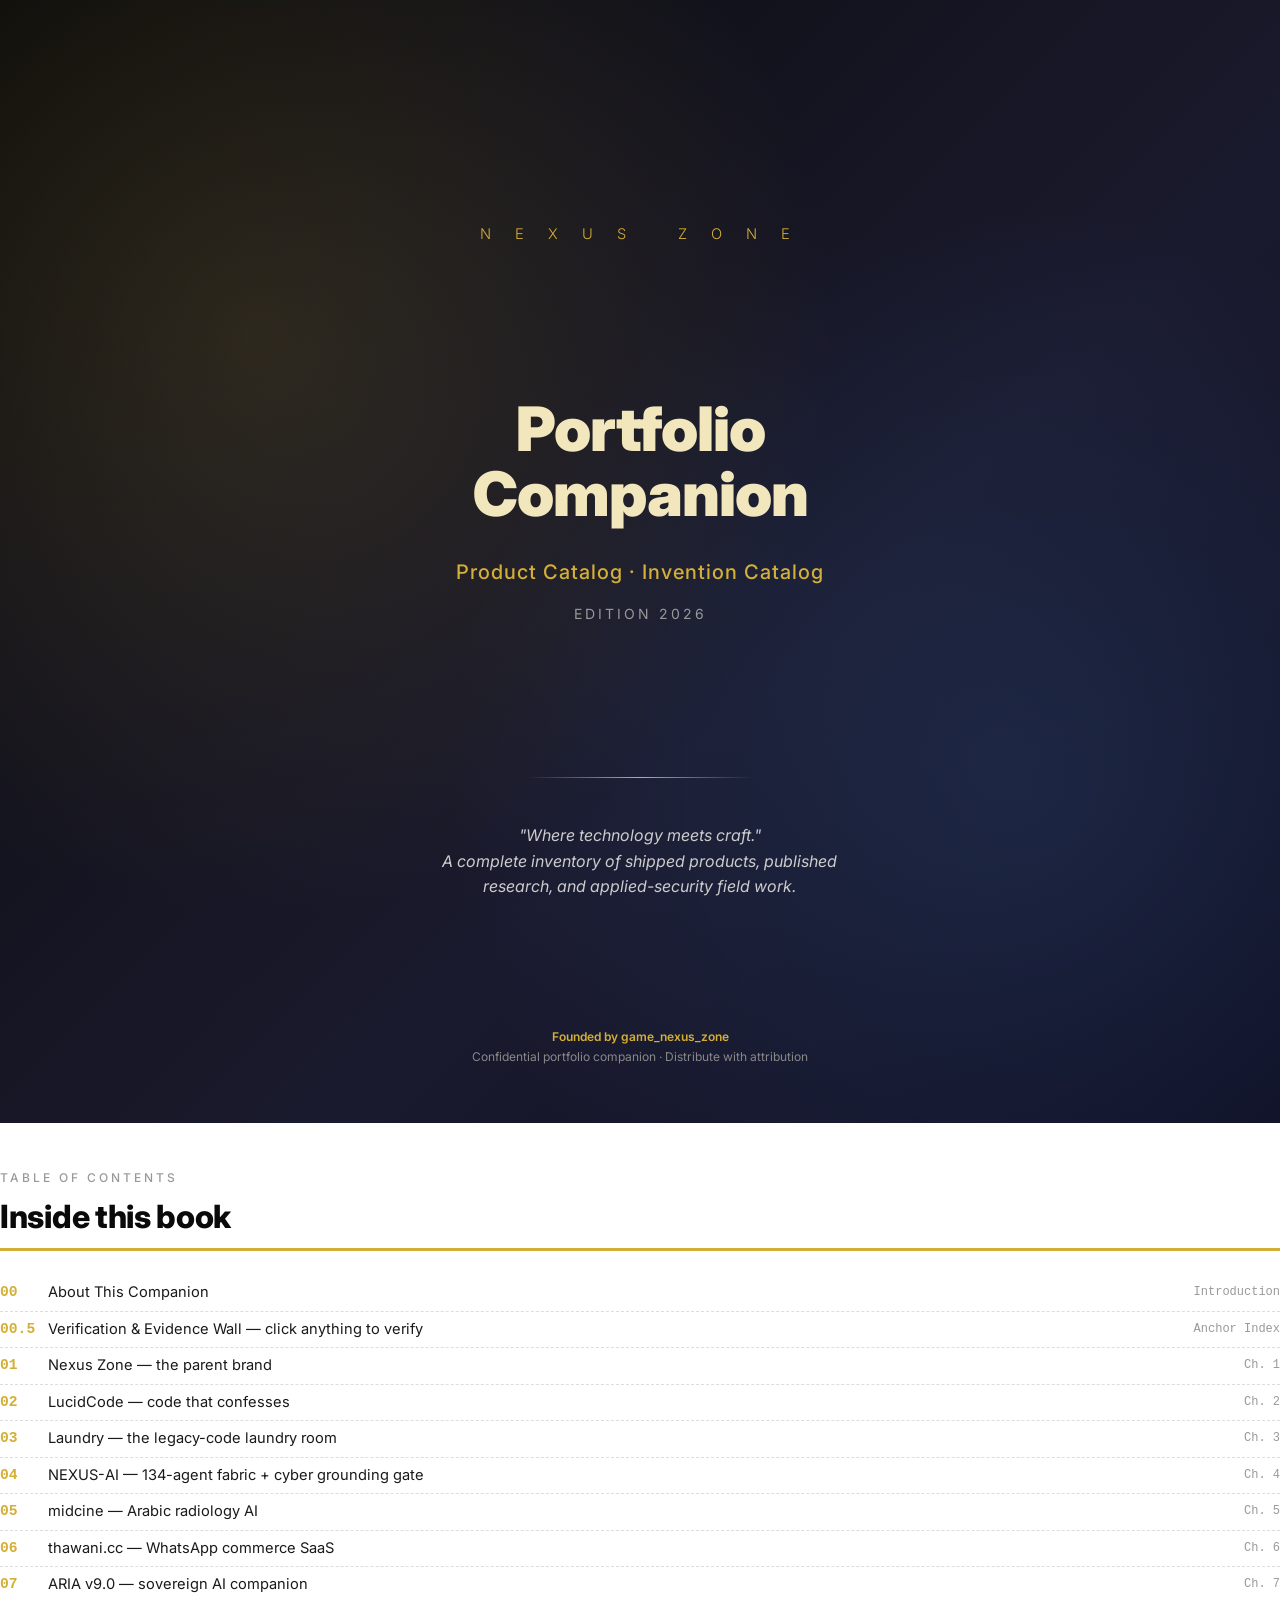
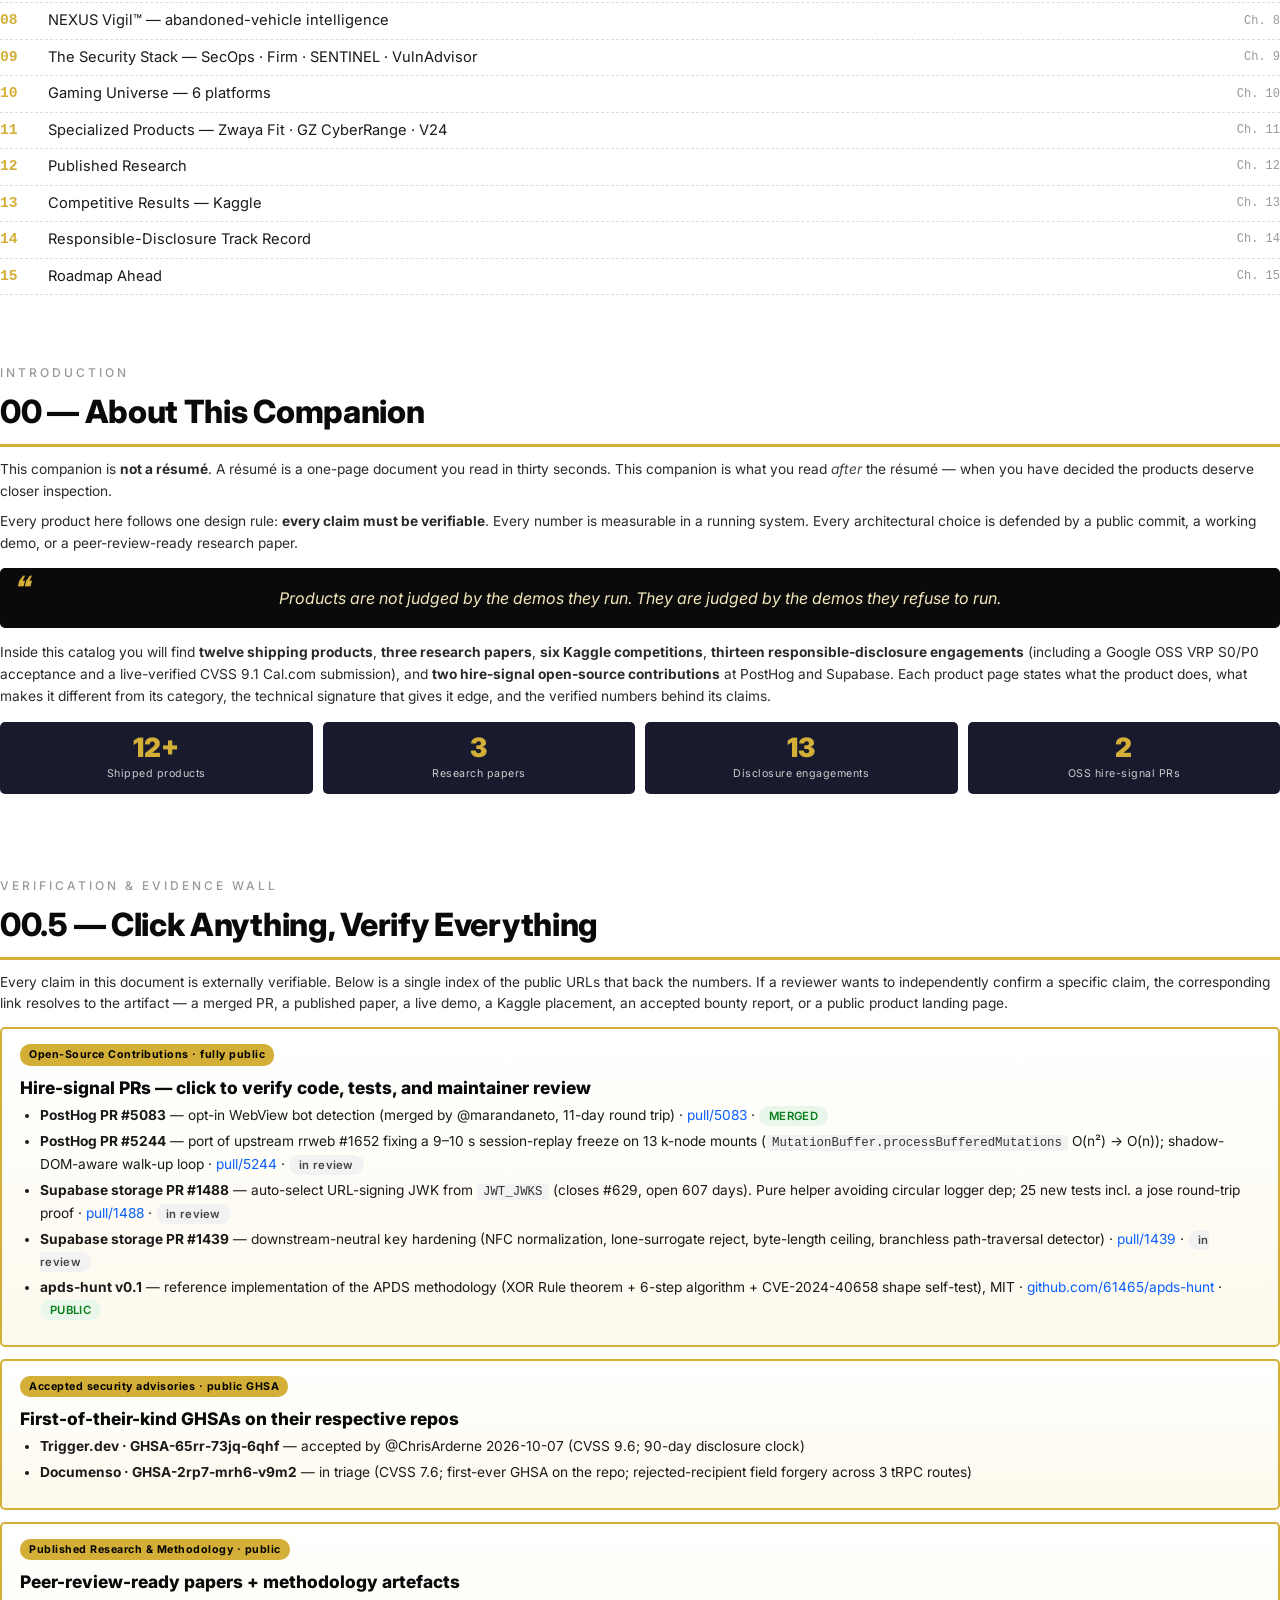
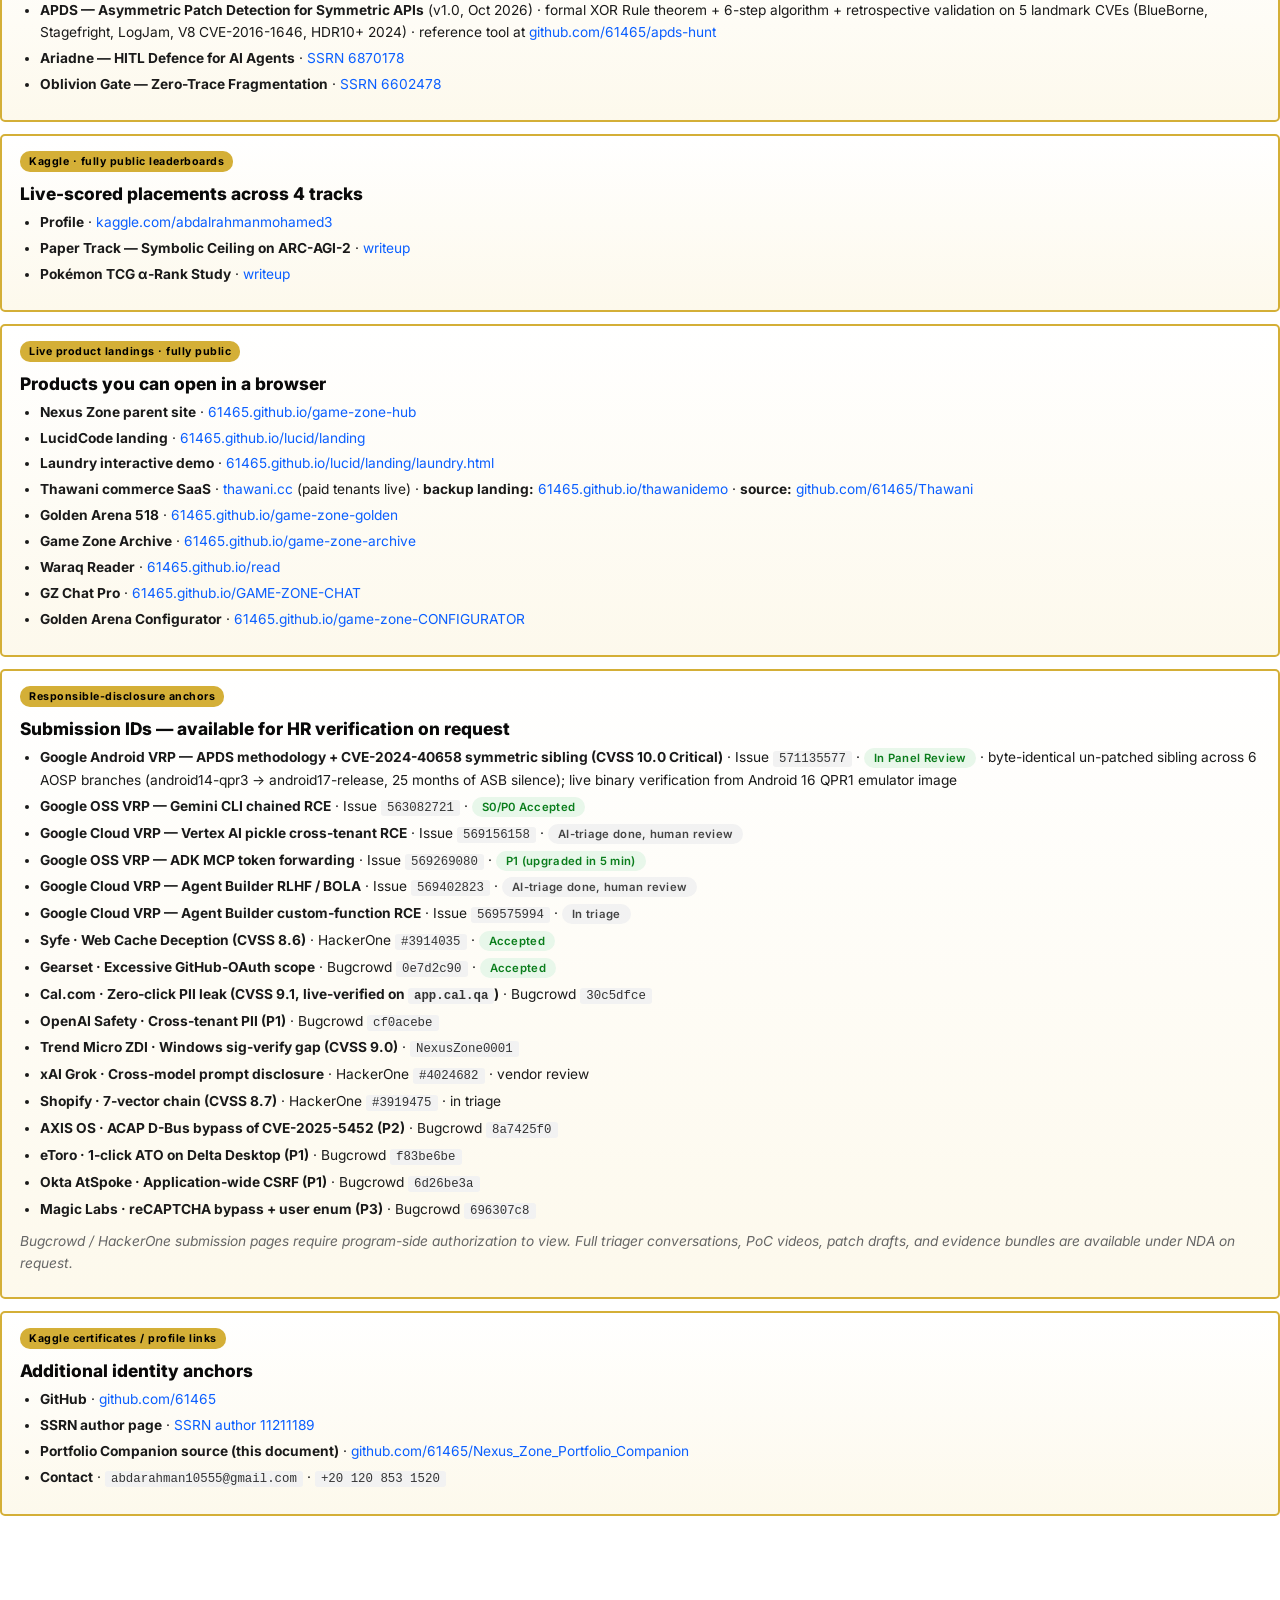
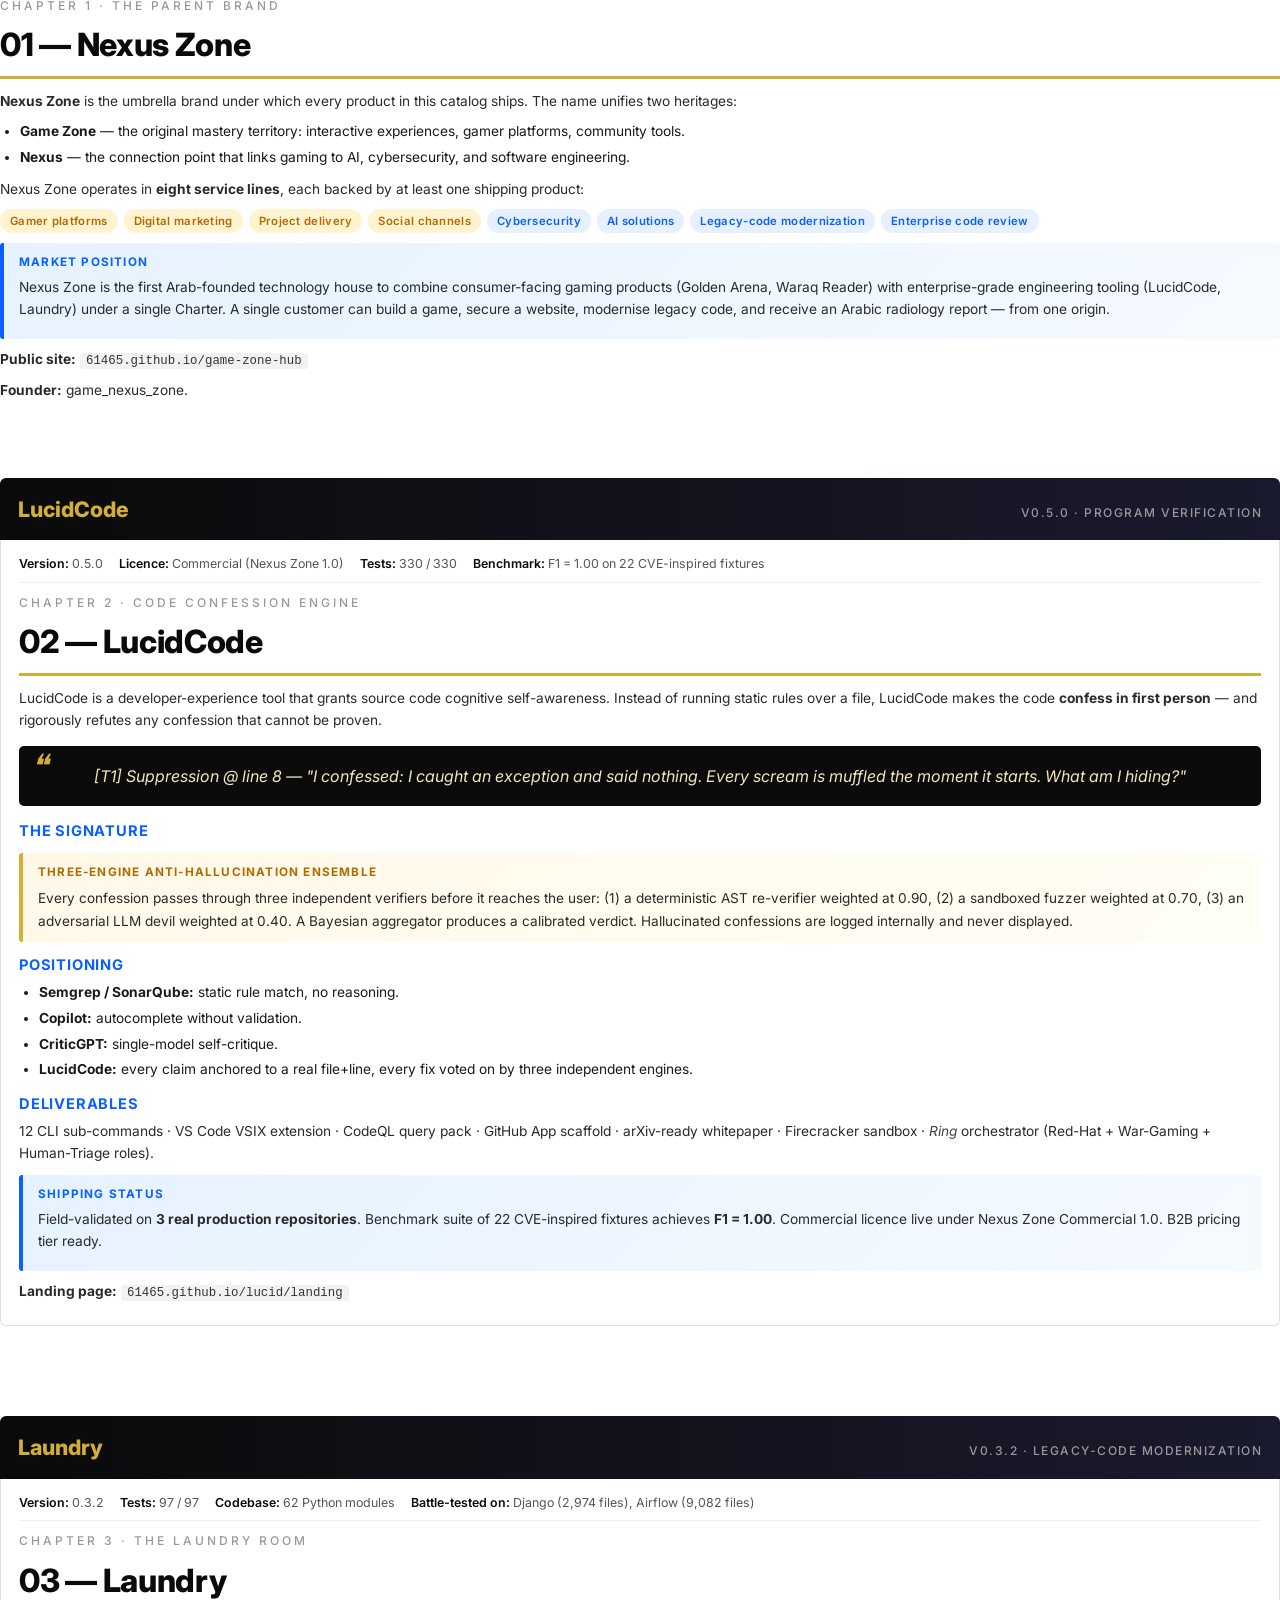
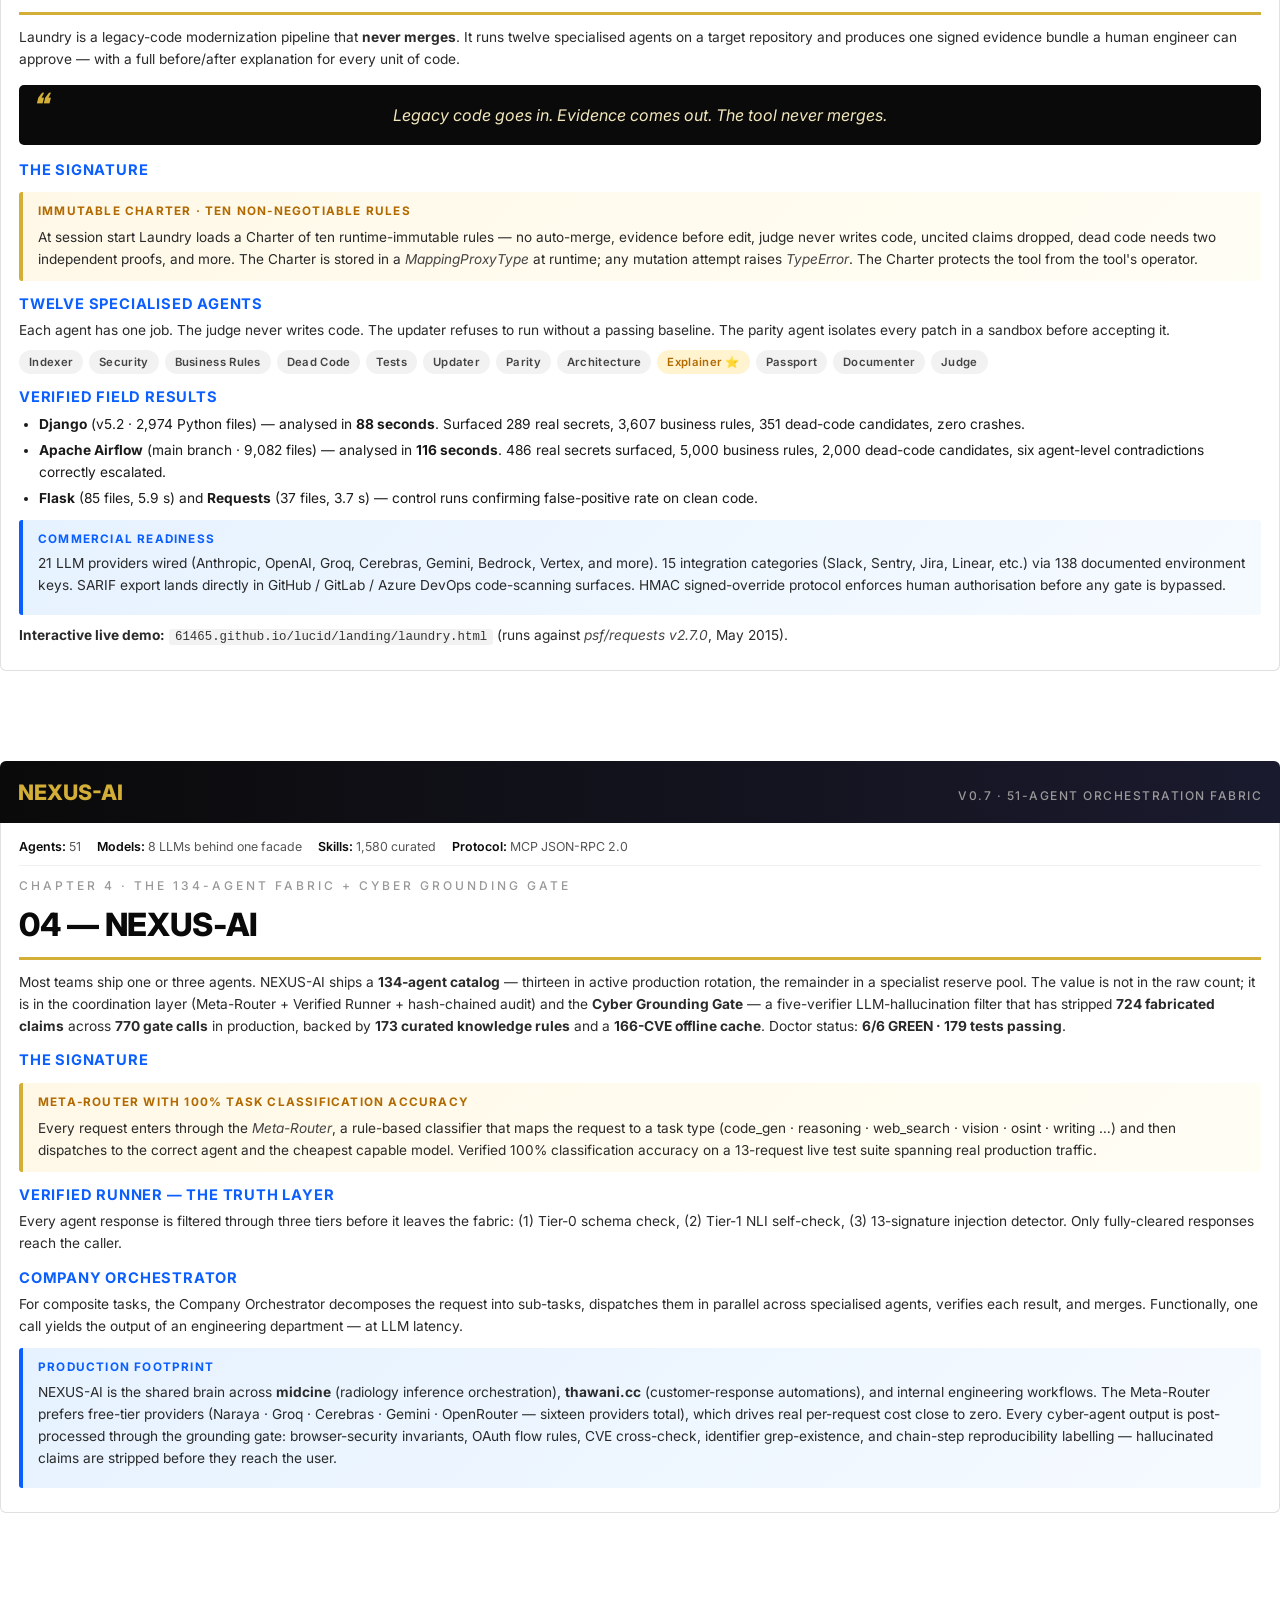
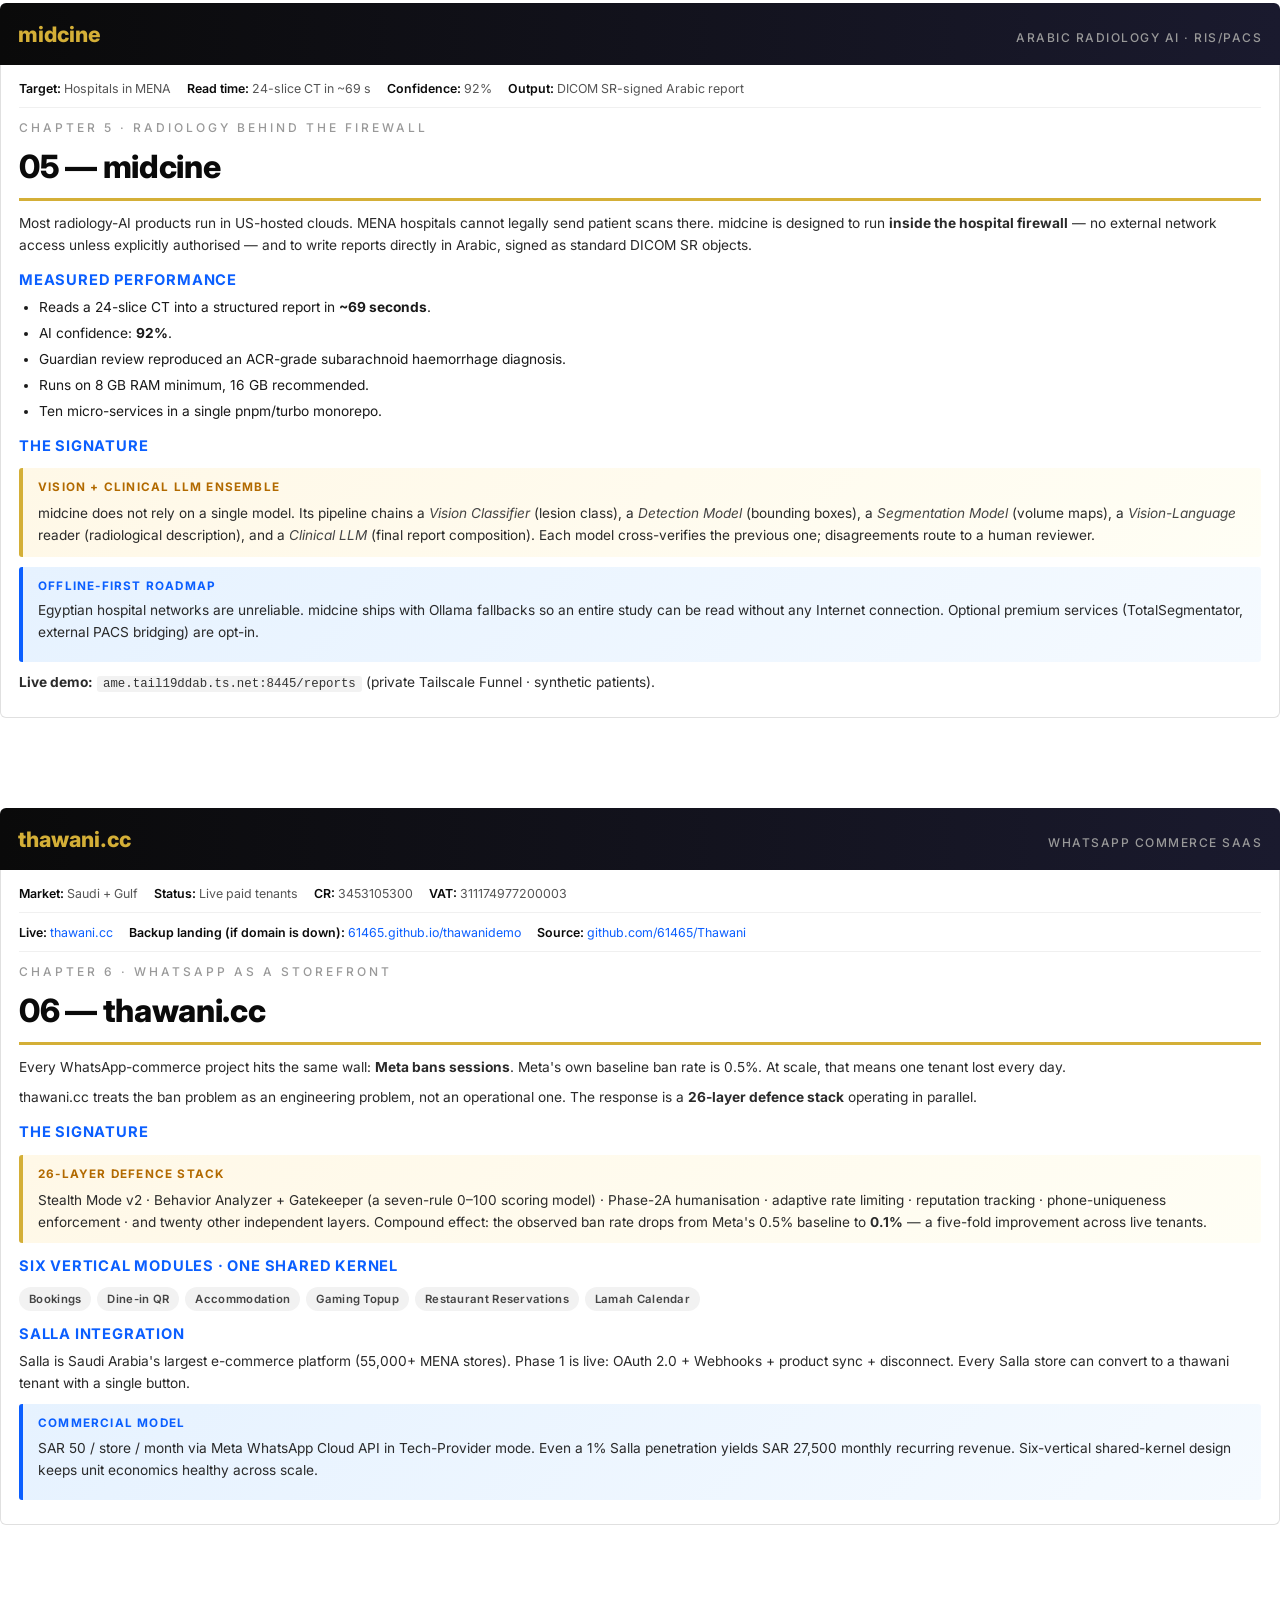
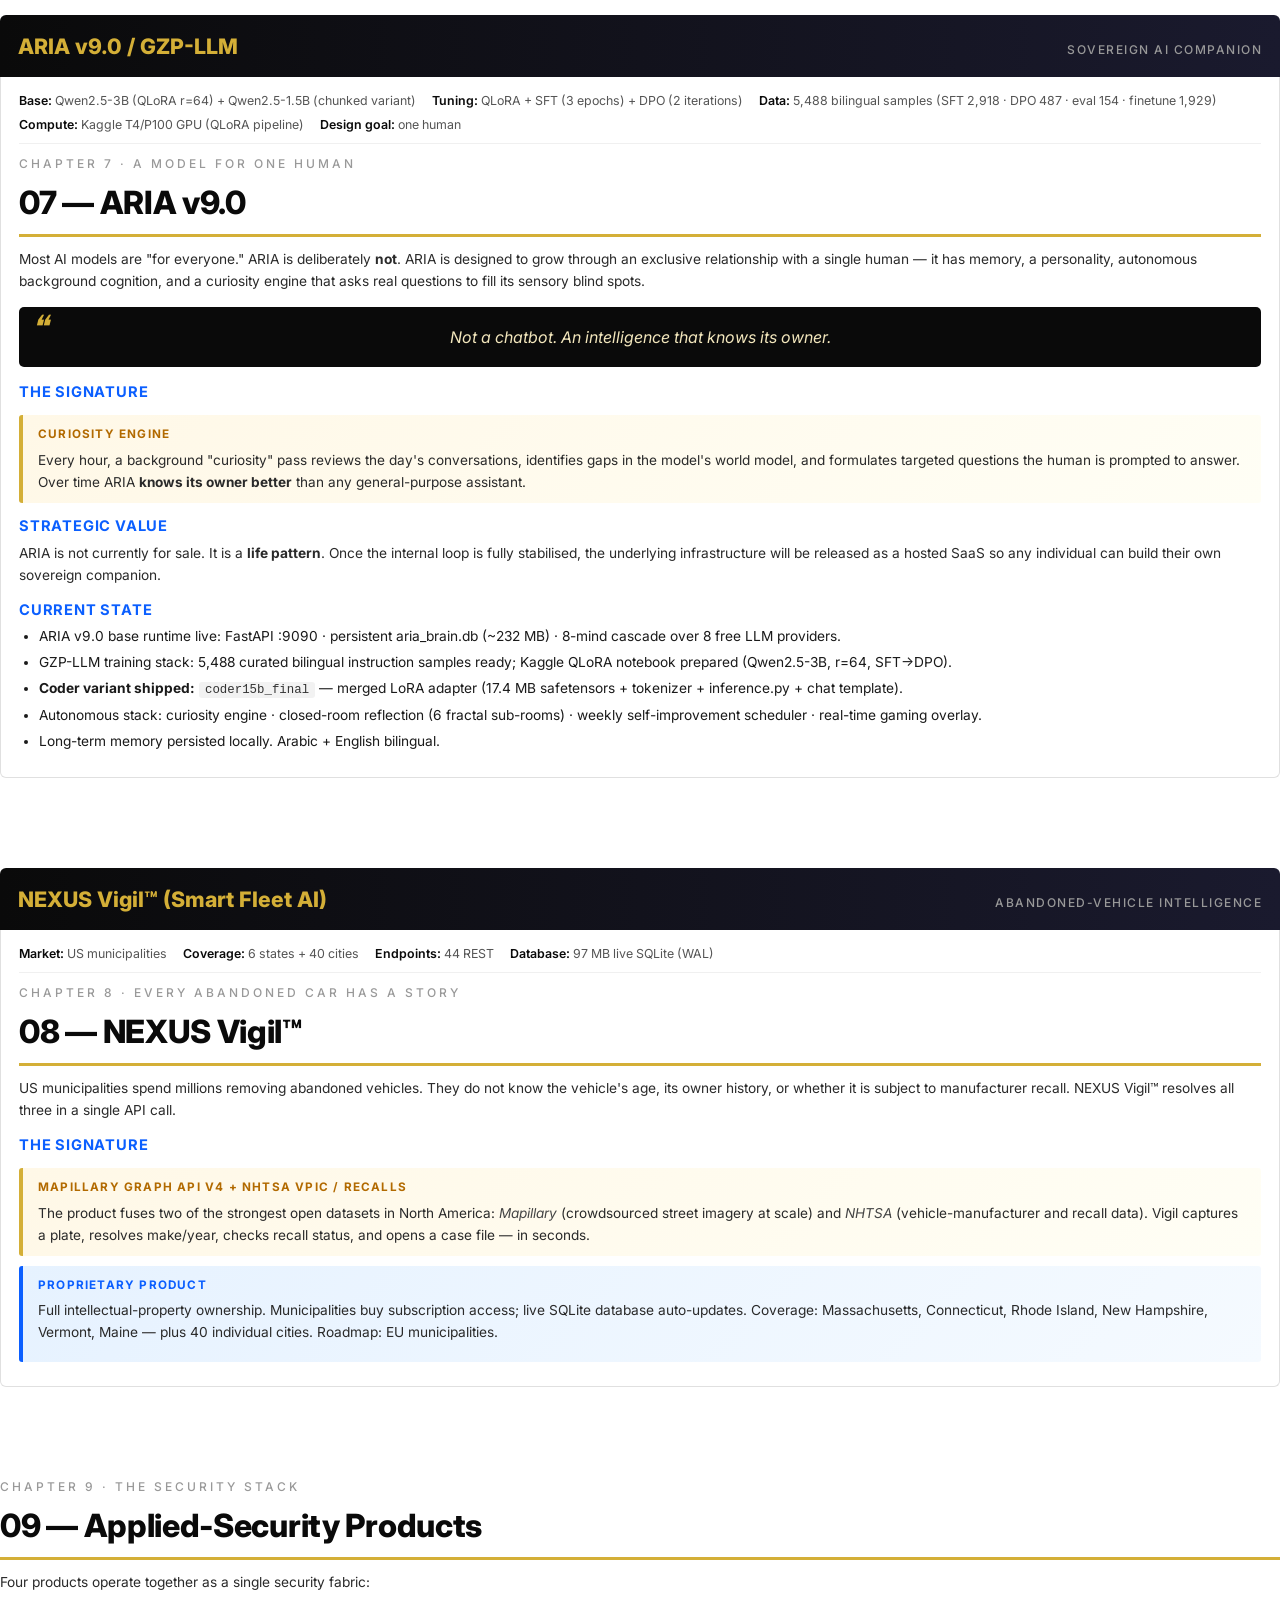
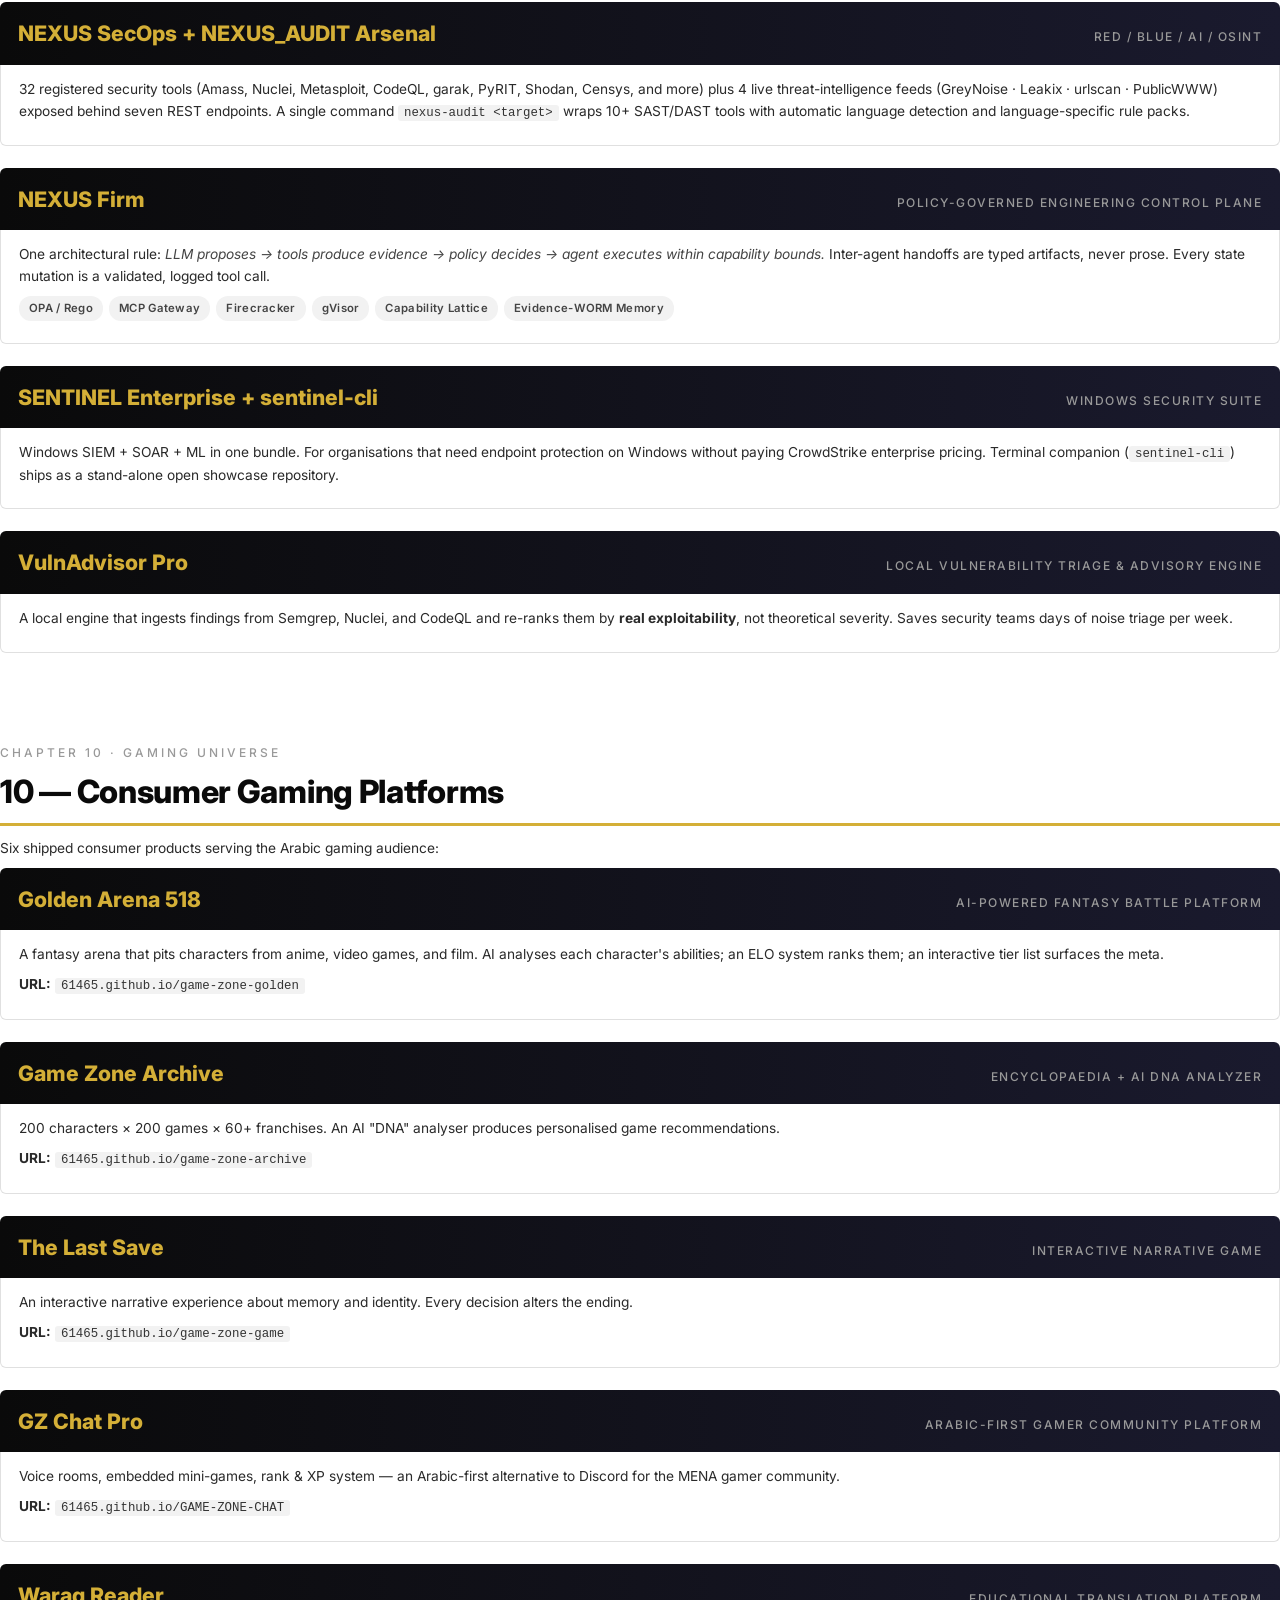
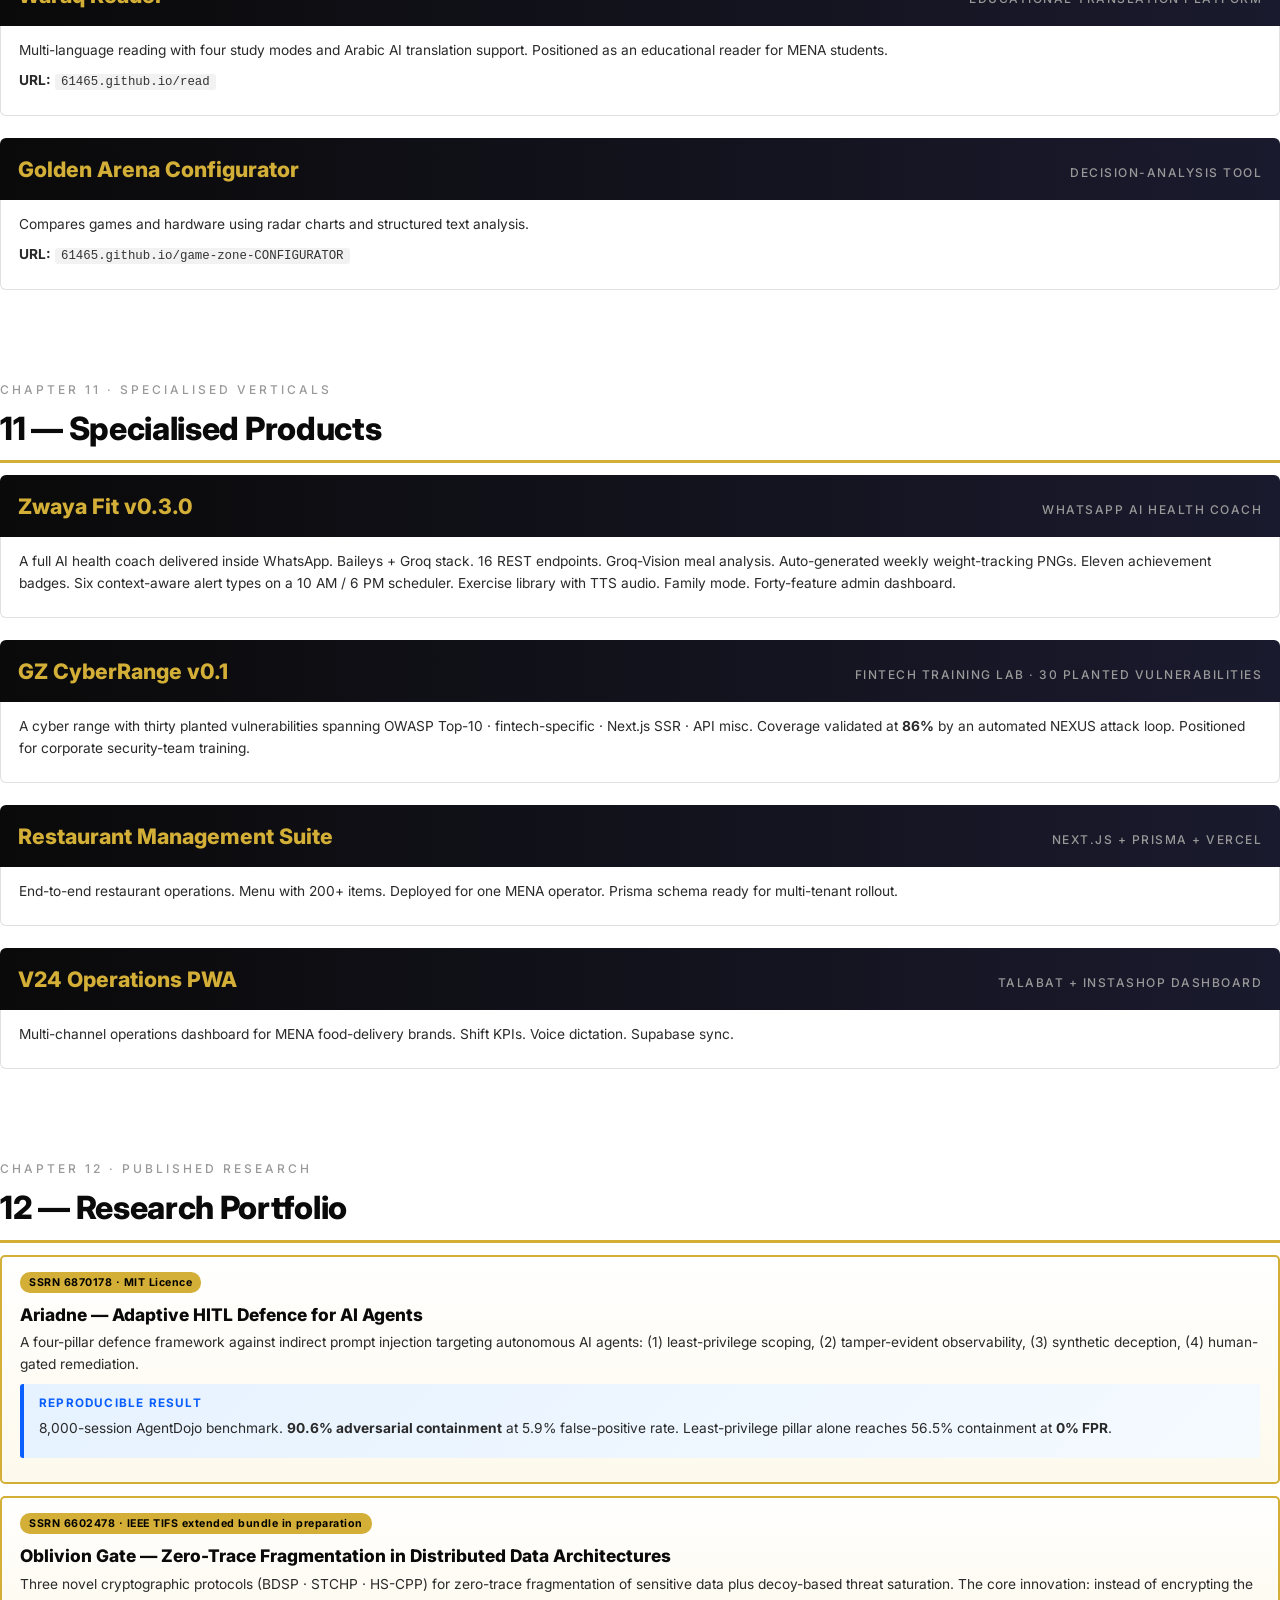
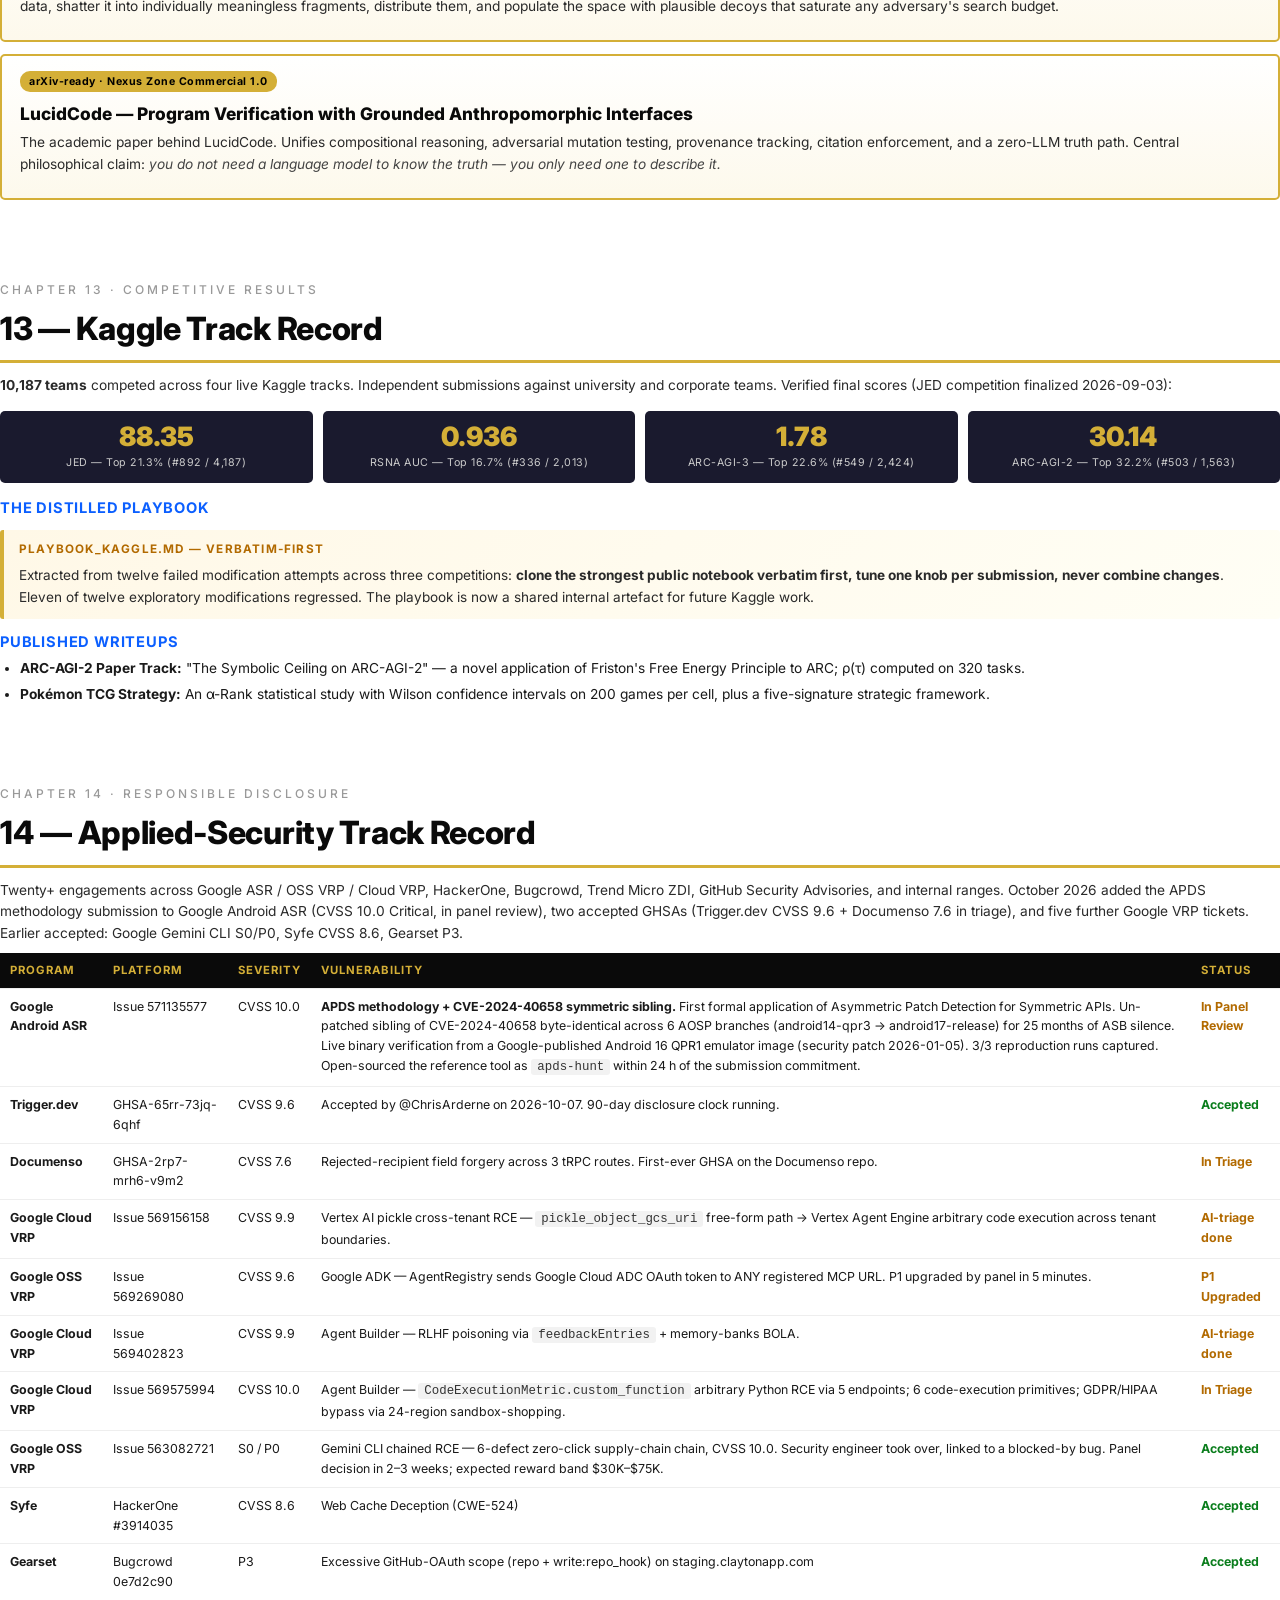
==== commit 0e6dadb0: "docs: add Thawani GitHub Pages backup + source links Chapter 00.5 (Evidence Wall) 'Live product land" ====
--- a/index.html
+++ b/index.html
@@ -559,7 +559,7 @@
       <li><b>Nexus Zone parent site</b> · <a href="https://61465.github.io/game-zone-hub">61465.github.io/game-zone-hub</a></li>
       <li><b>LucidCode landing</b> · <a href="https://61465.github.io/lucid/landing">61465.github.io/lucid/landing</a></li>
       <li><b>Laundry interactive demo</b> · <a href="https://61465.github.io/lucid/landing/laundry.html">61465.github.io/lucid/landing/laundry.html</a></li>
-      <li><b>Thawani commerce SaaS</b> · <a href="https://thawani.cc">thawani.cc</a> (paid tenants live)</li>
+      <li><b>Thawani commerce SaaS</b> · <a href="https://thawani.cc">thawani.cc</a> (paid tenants live) · <b>backup landing:</b> <a href="https://61465.github.io/thawanidemo/">61465.github.io/thawanidemo</a> · <b>source:</b> <a href="https://github.com/61465/Thawani">github.com/61465/Thawani</a></li>
       <li><b>Golden Arena 518</b> · <a href="https://61465.github.io/game-zone-golden">61465.github.io/game-zone-golden</a></li>
       <li><b>Game Zone Archive</b> · <a href="https://61465.github.io/game-zone-archive">61465.github.io/game-zone-archive</a></li>
       <li><b>Waraq Reader</b> · <a href="https://61465.github.io/read">61465.github.io/read</a></li>
@@ -849,6 +849,12 @@
         <span class="meta-item"><b>VAT:</b> 311174977200003</span>
       </div>
 
+      <div class="prod-meta" style="margin-top:4px;">
+        <span class="meta-item"><b>Live:</b> <a href="https://thawani.cc">thawani.cc</a></span>
+        <span class="meta-item"><b>Backup landing (if domain is down):</b> <a href="https://61465.github.io/thawanidemo/">61465.github.io/thawanidemo</a></span>
+        <span class="meta-item"><b>Source:</b> <a href="https://github.com/61465/Thawani">github.com/61465/Thawani</a></span>
+      </div>
+
       <h2 style="margin-top:0;"><span class="h2-tag">Chapter 6 · WhatsApp as a Storefront</span>06 — thawani.cc</h2>
 
       <p>Every WhatsApp-commerce project hits the same wall: <b>Meta bans sessions</b>. Meta's own baseline ban rate is 0.5%. At scale, that means one tenant lost every day.</p>
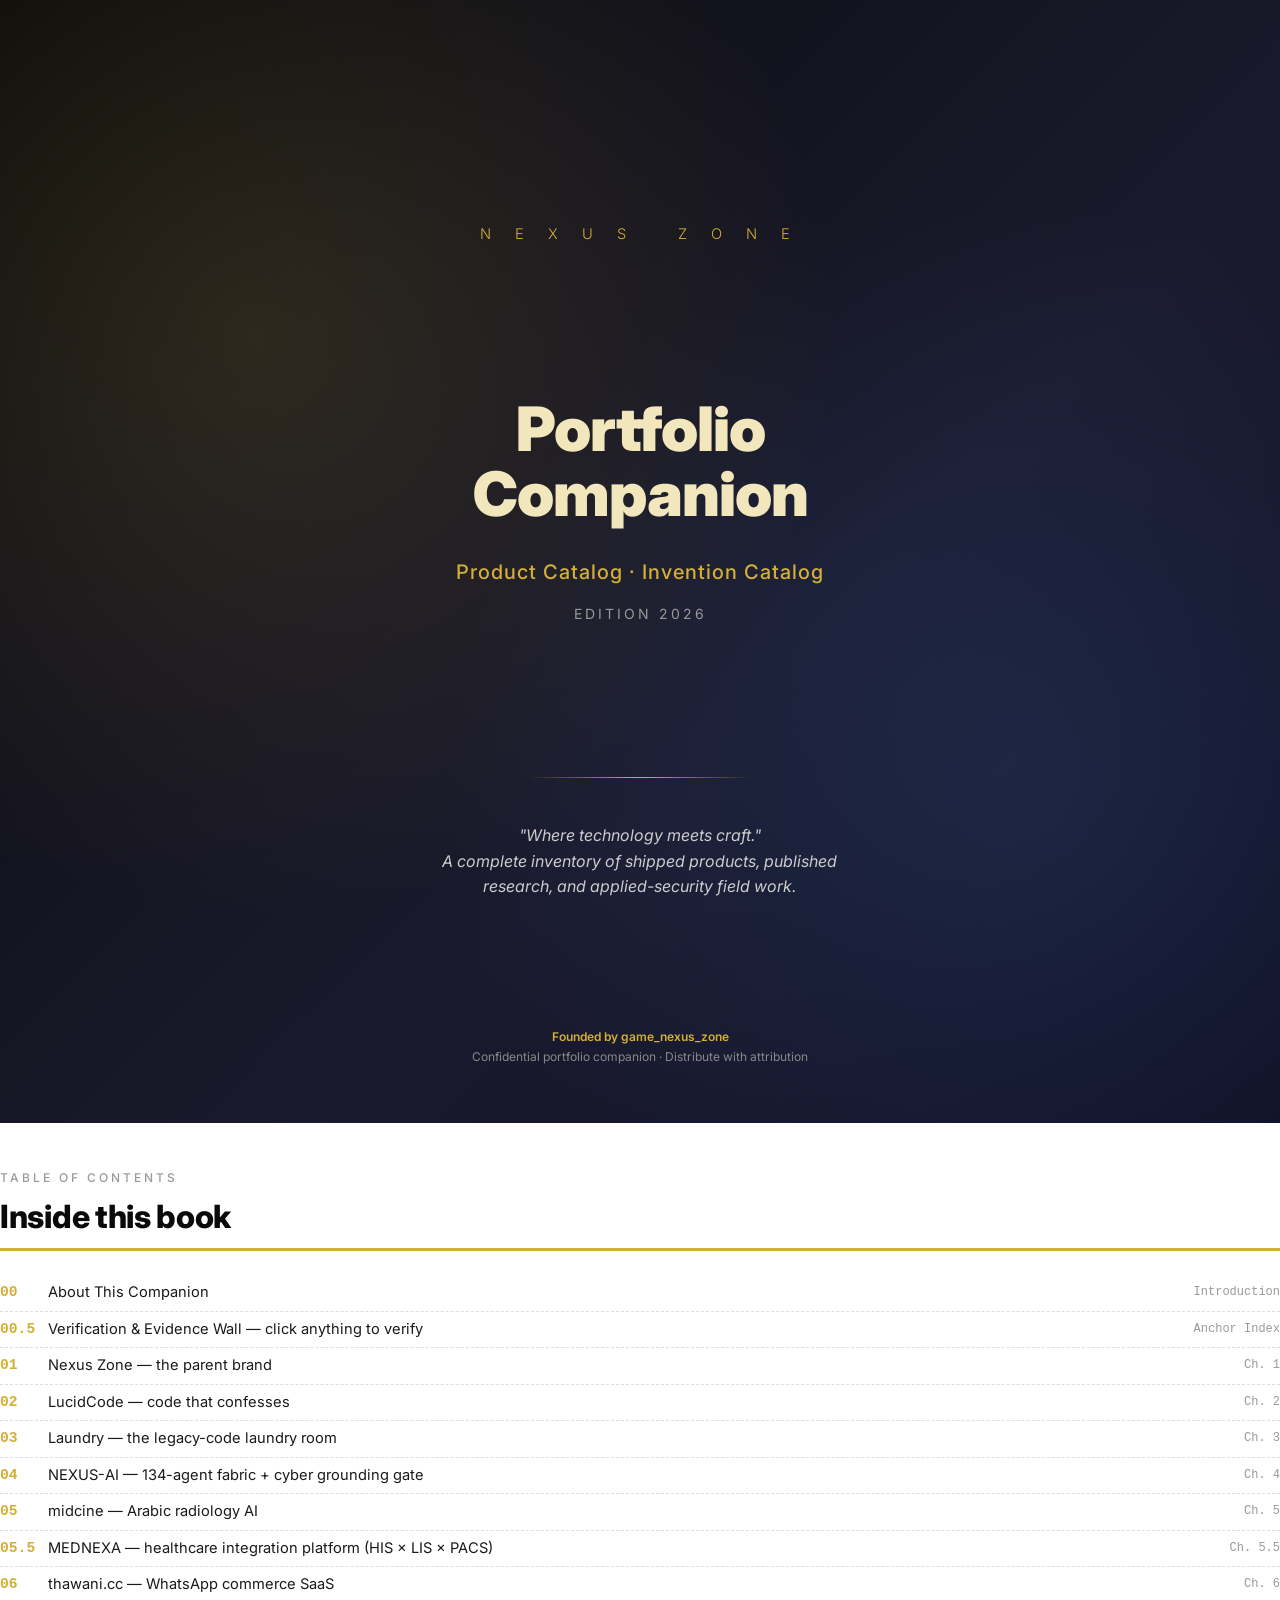
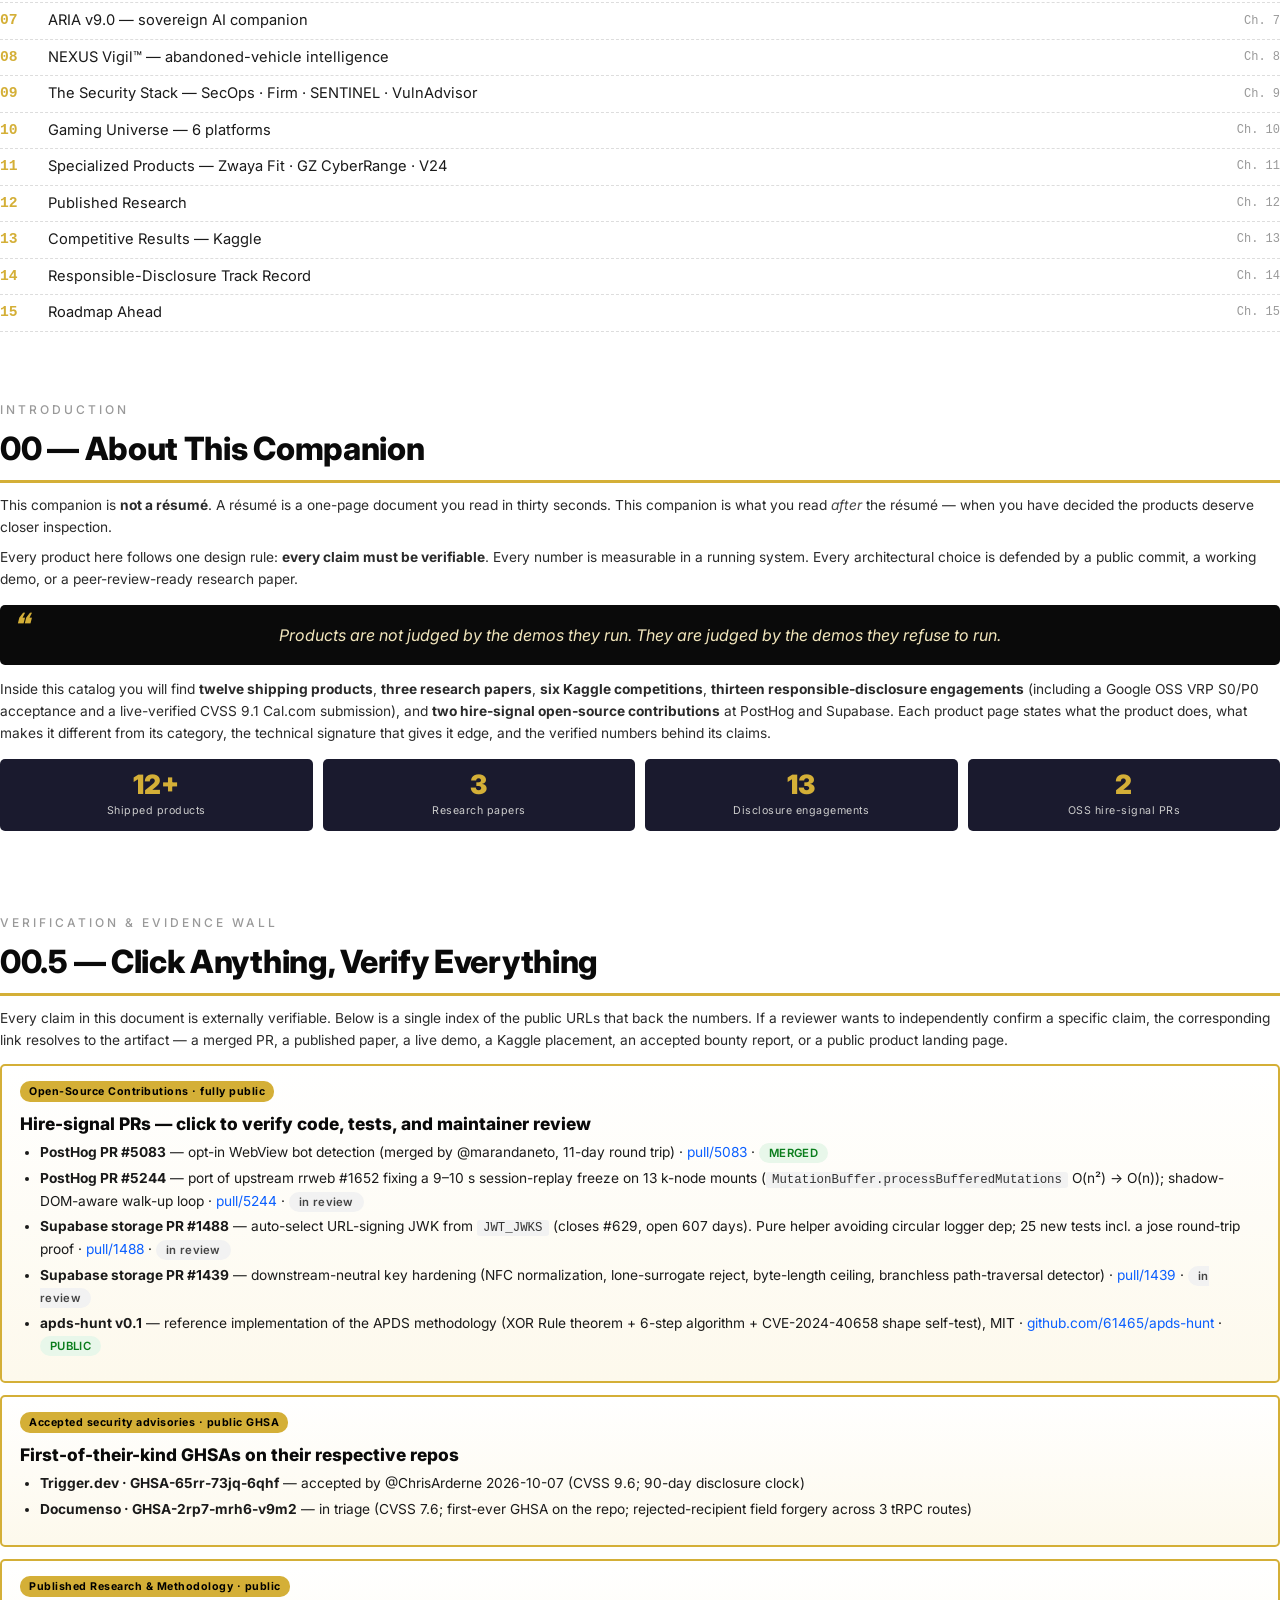
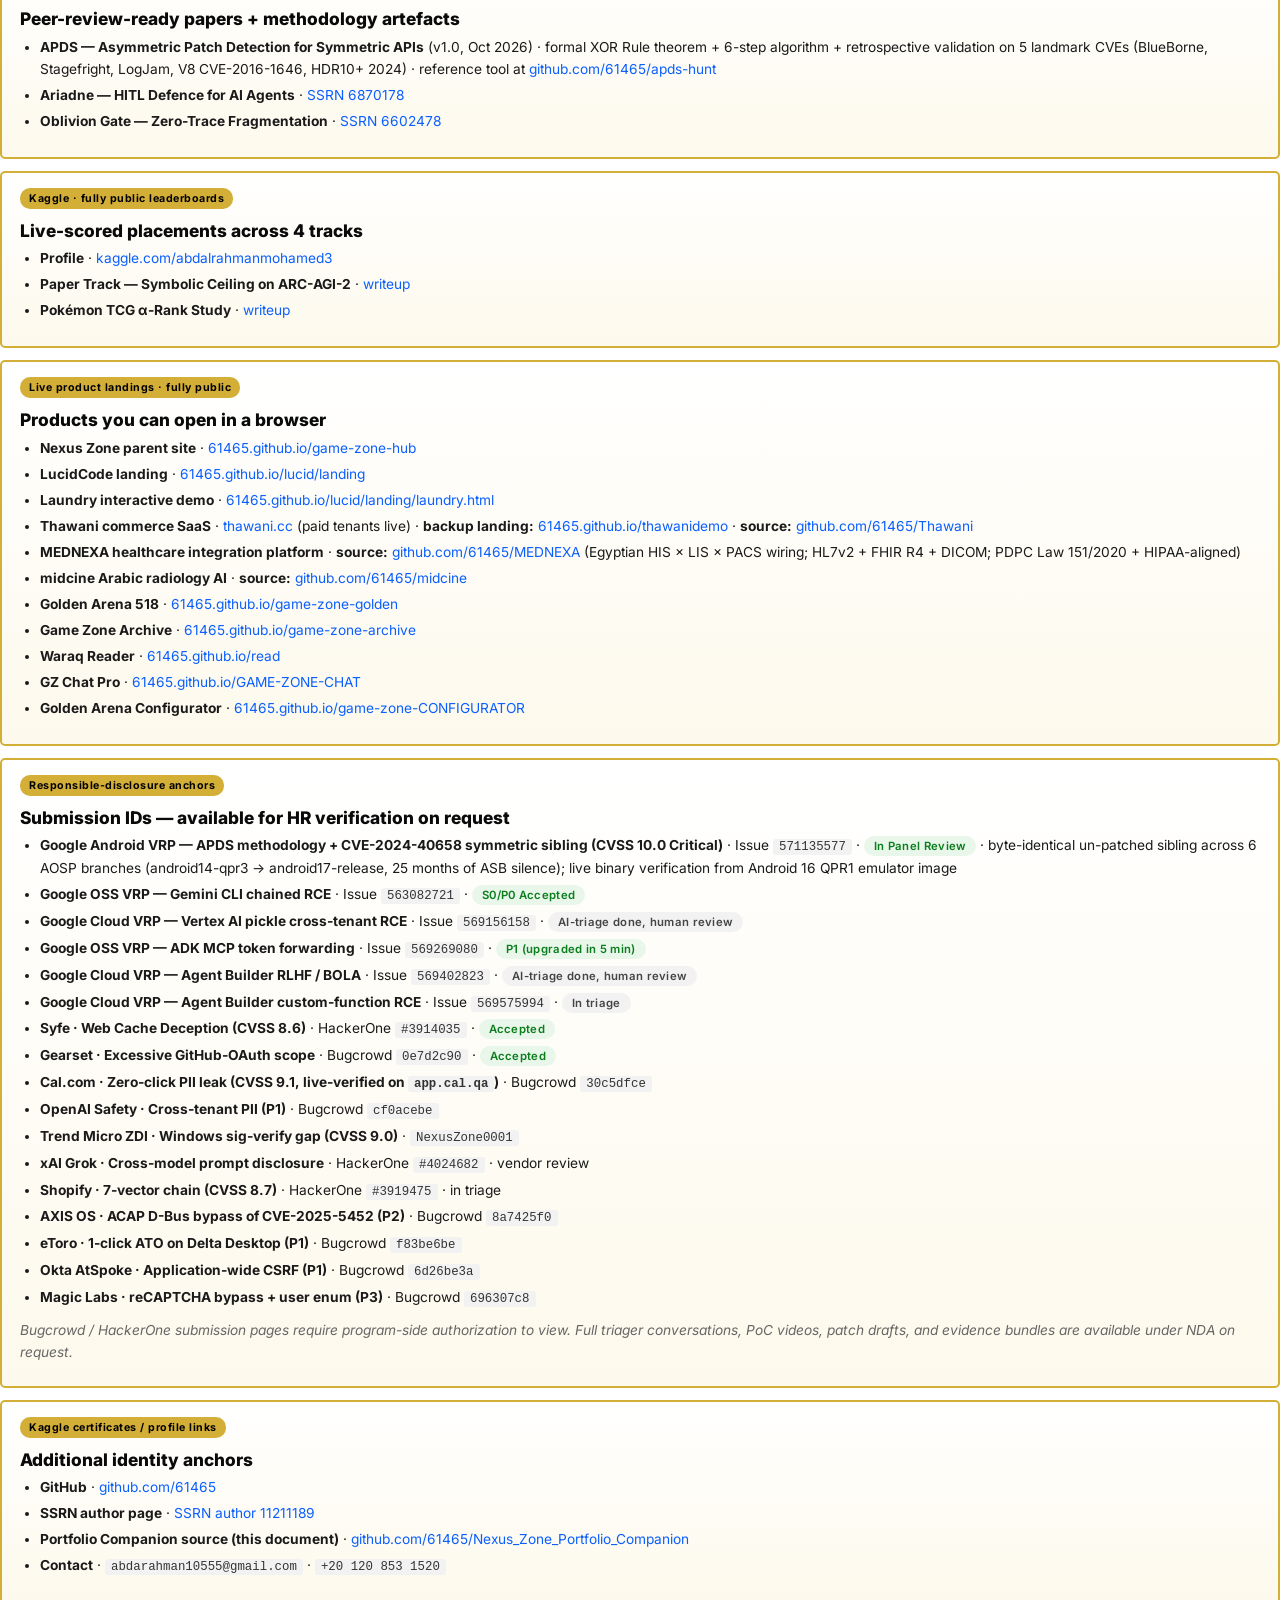
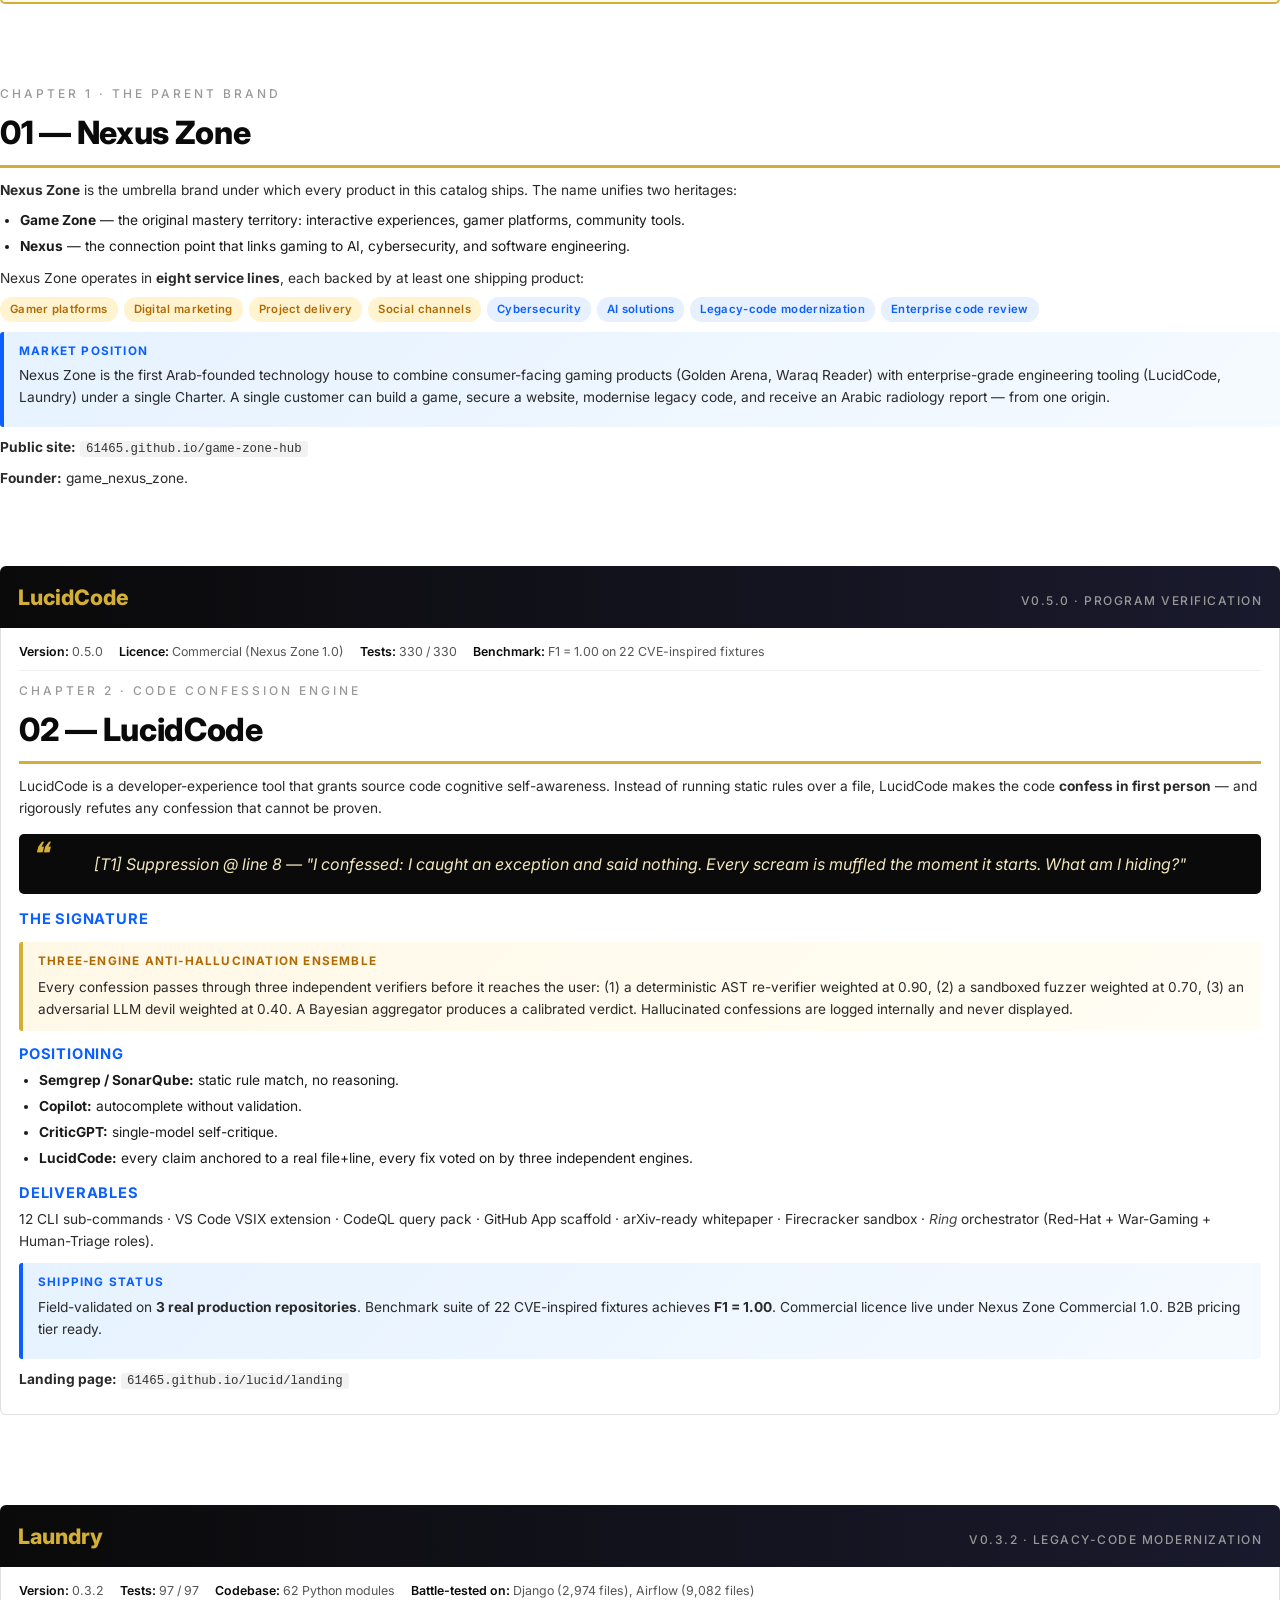
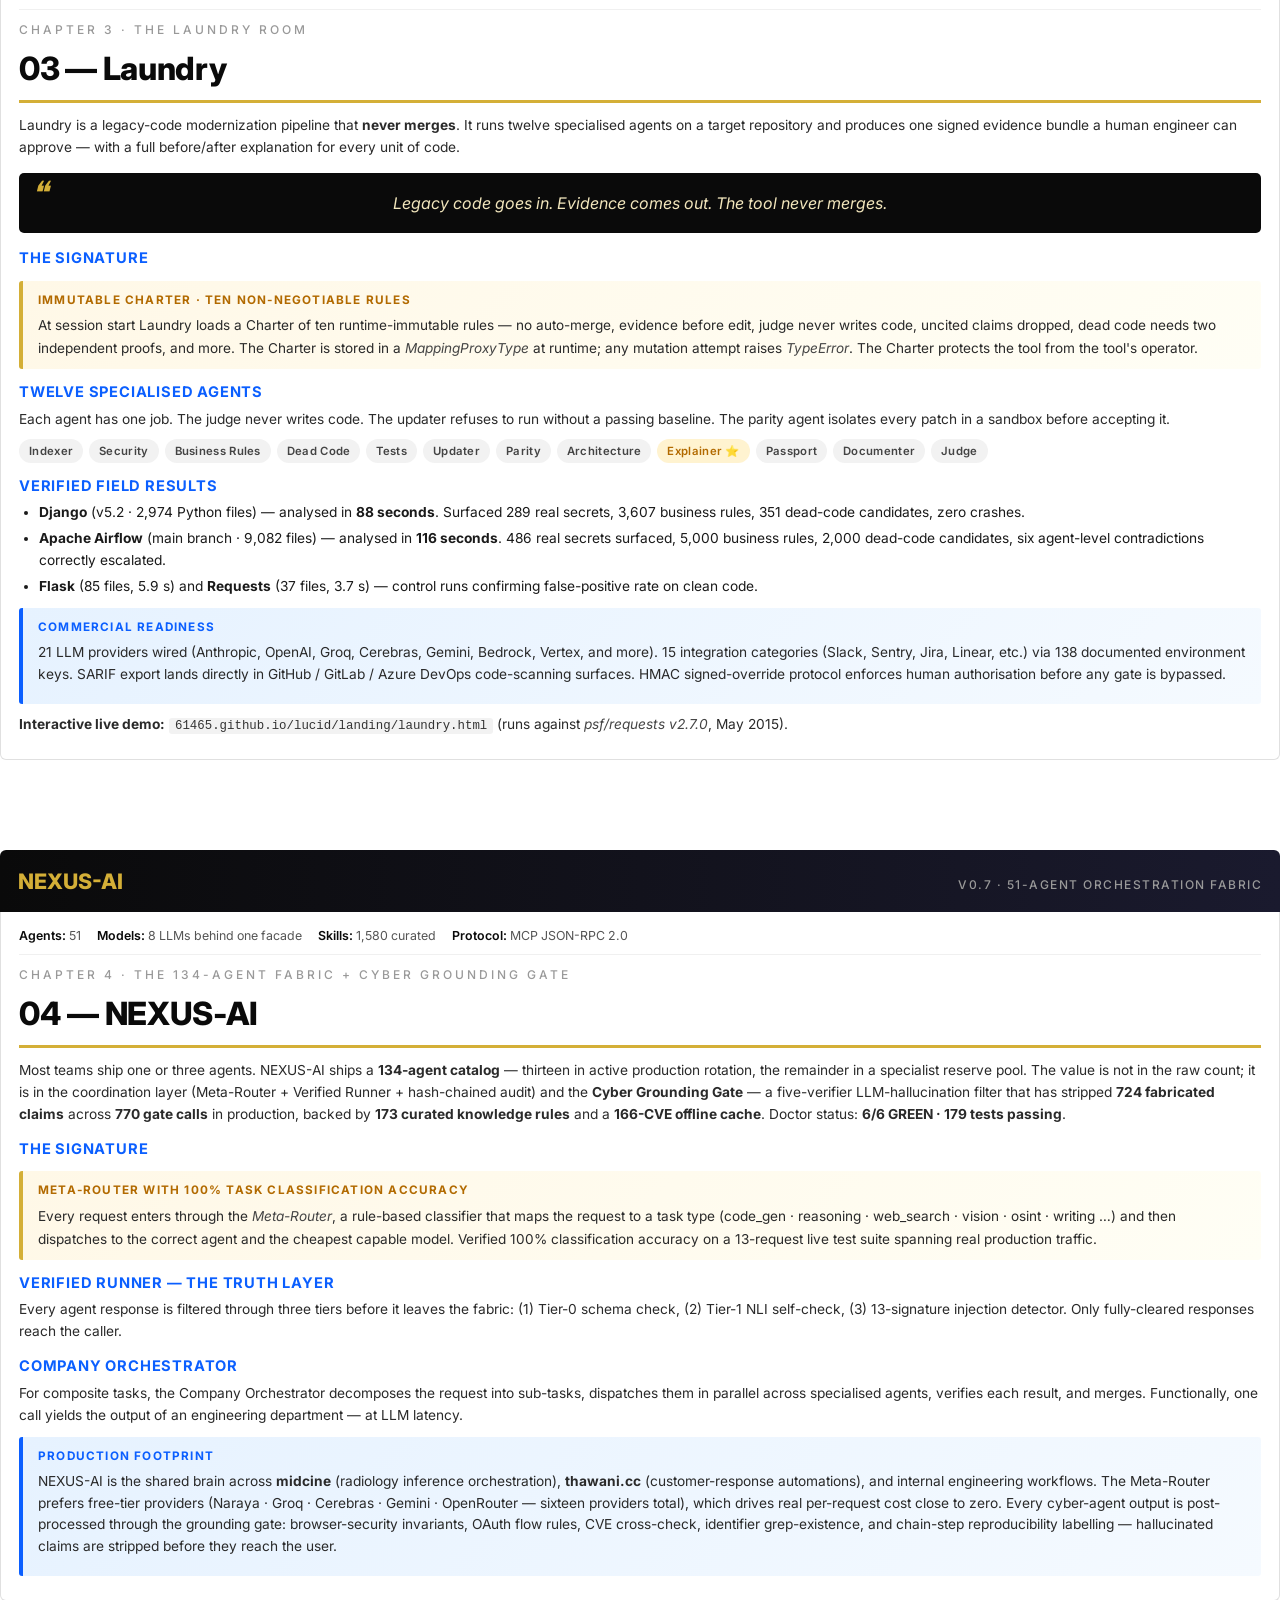
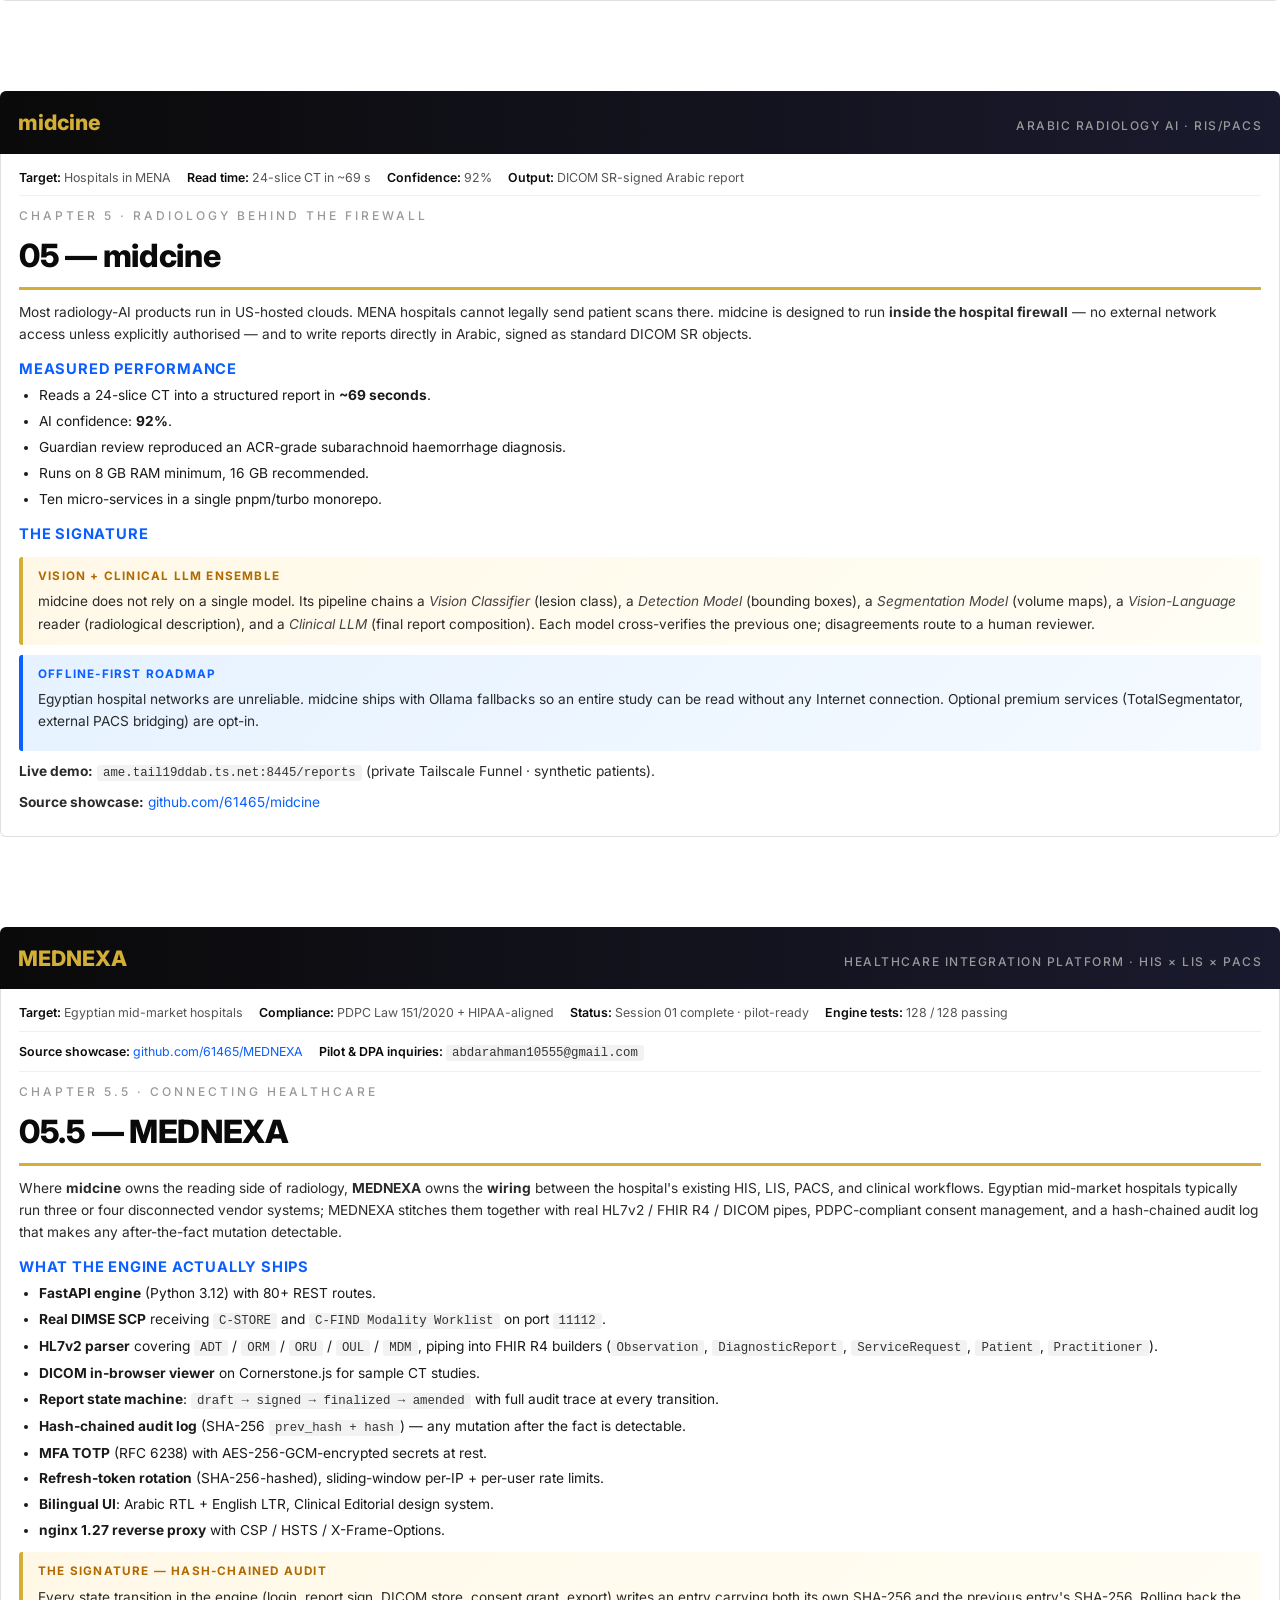
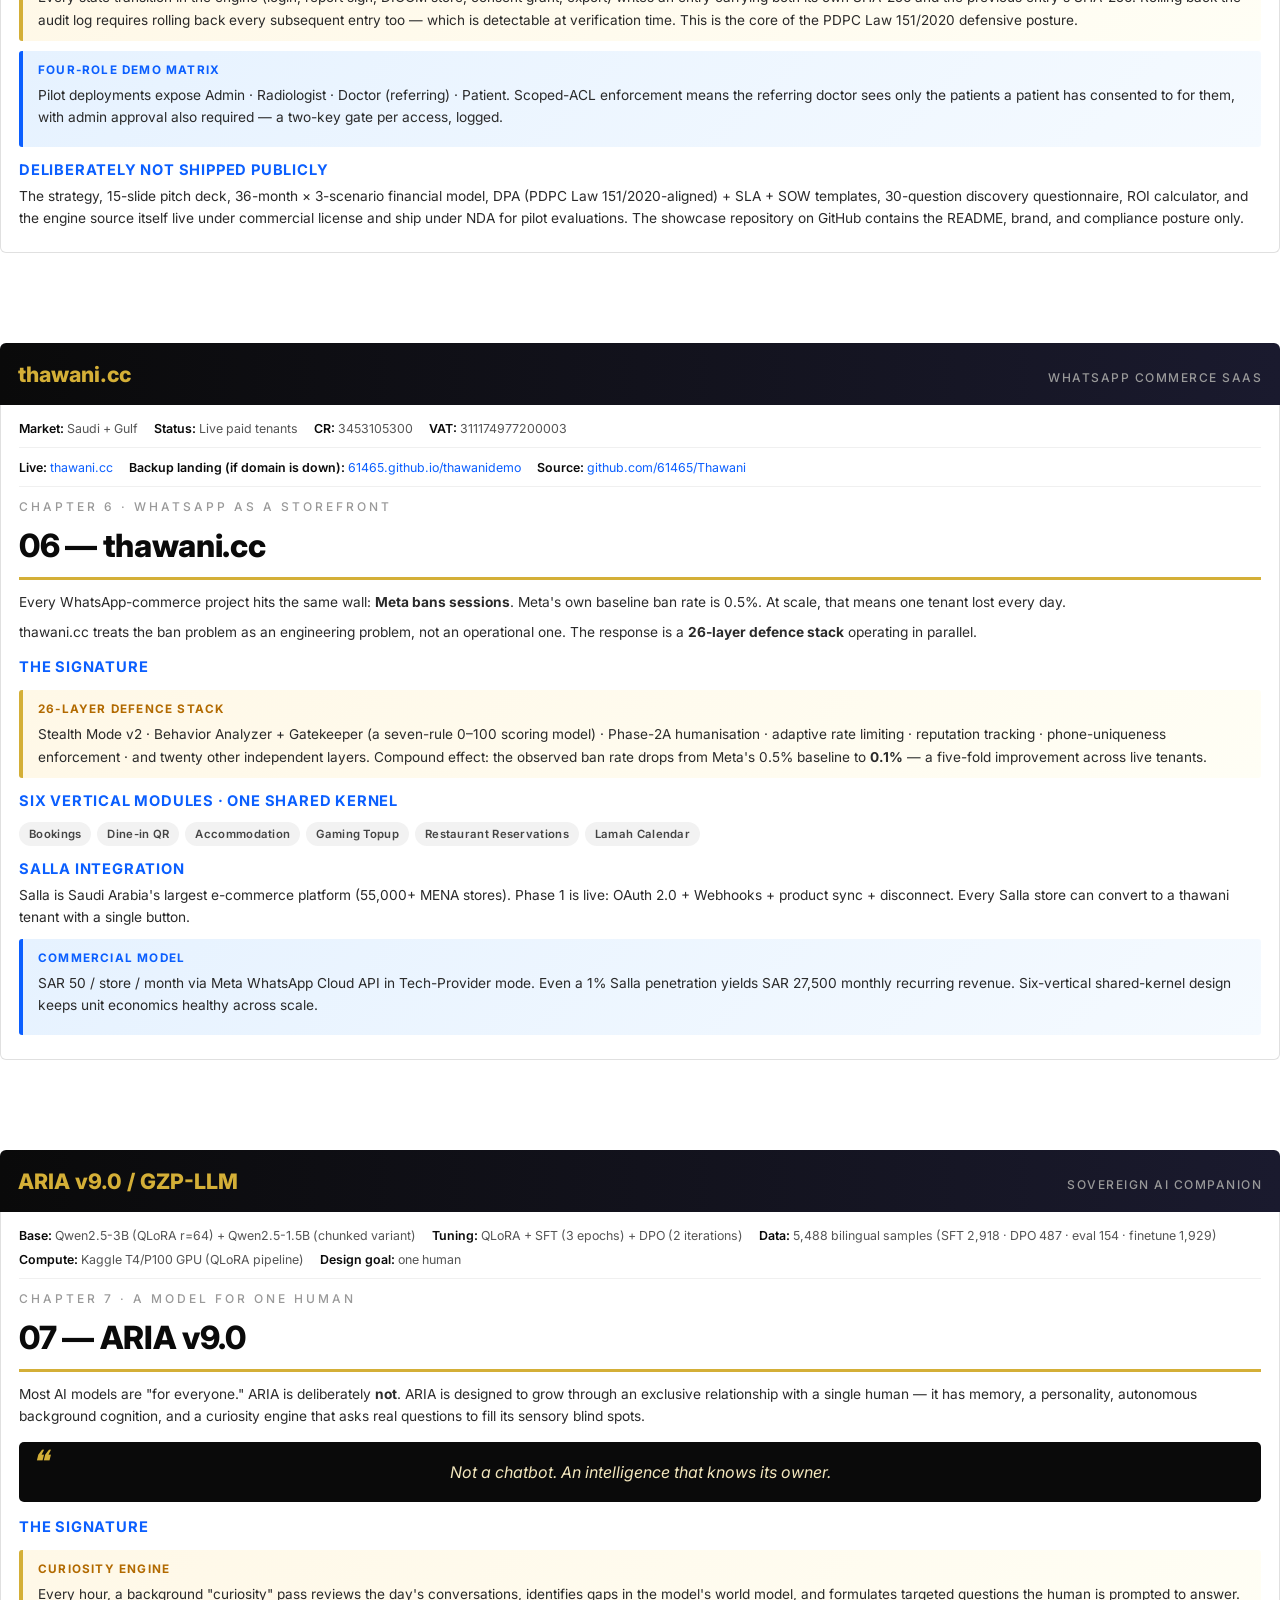
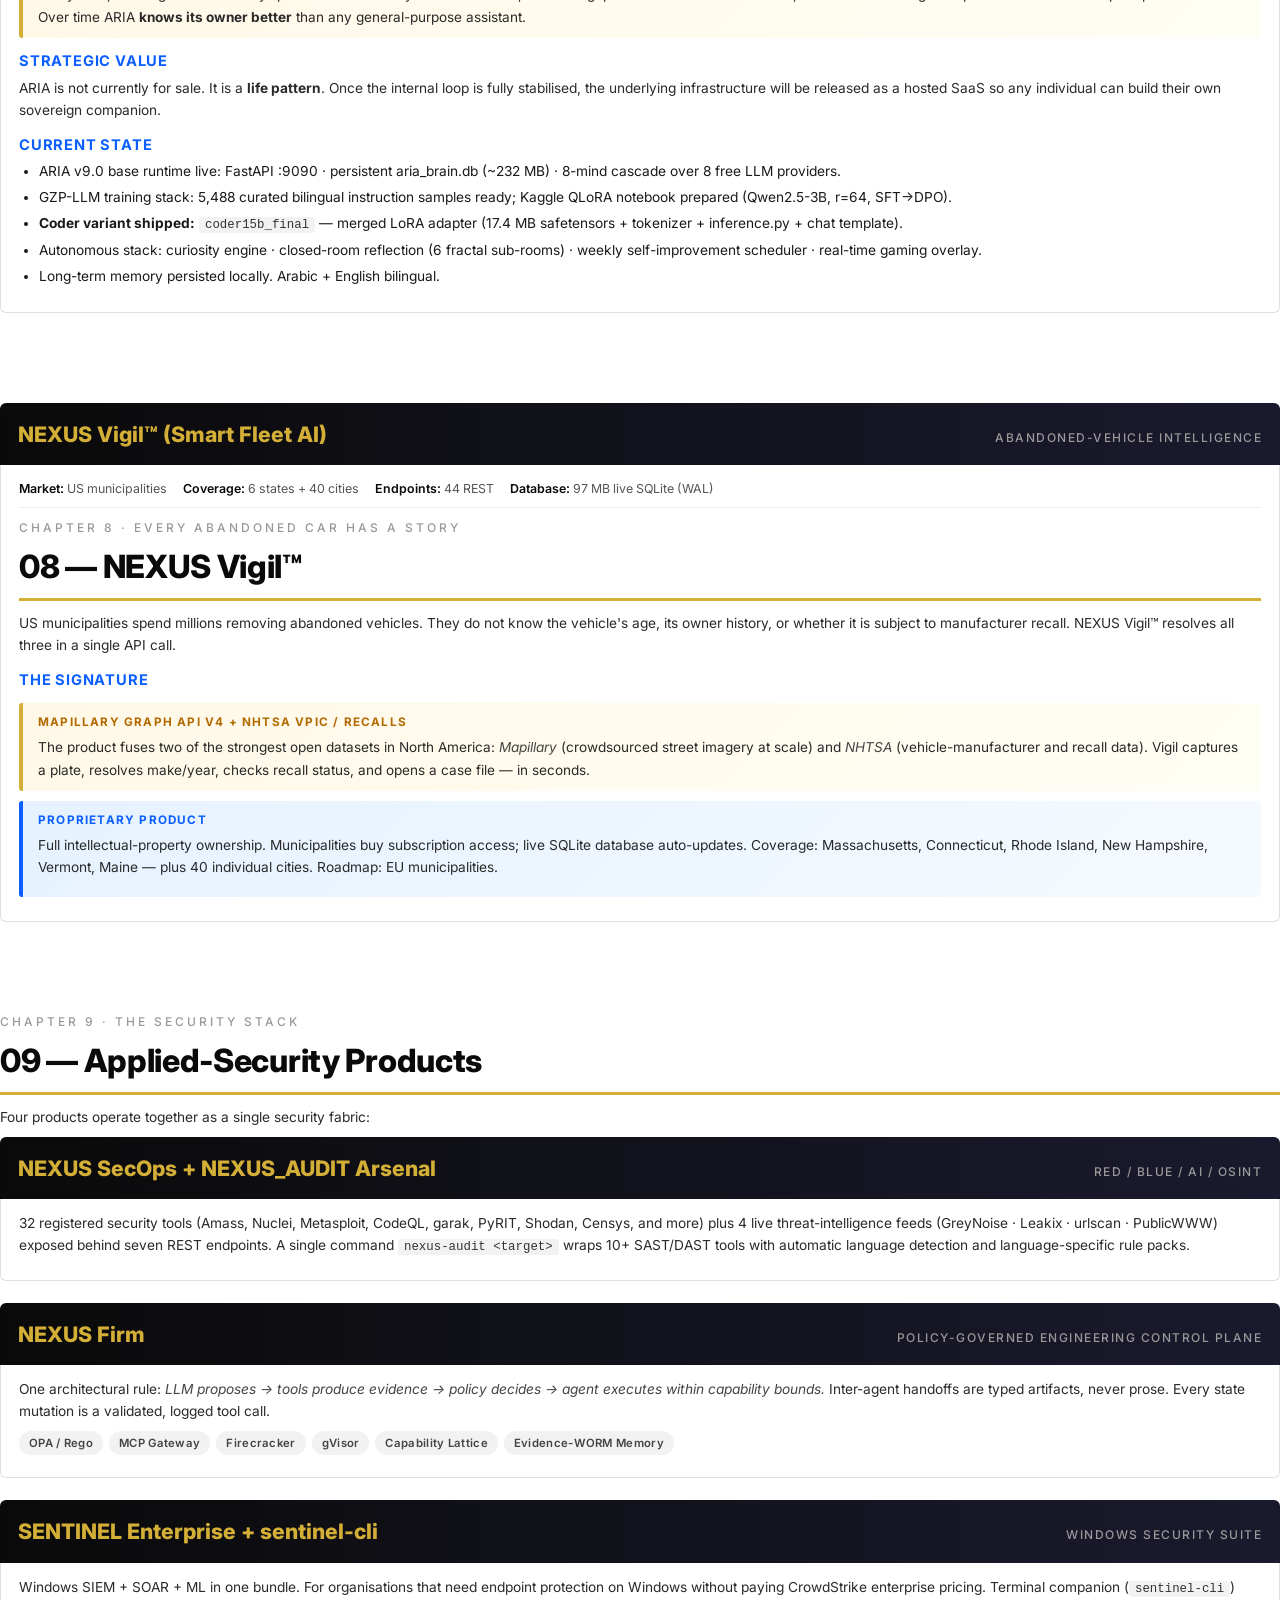
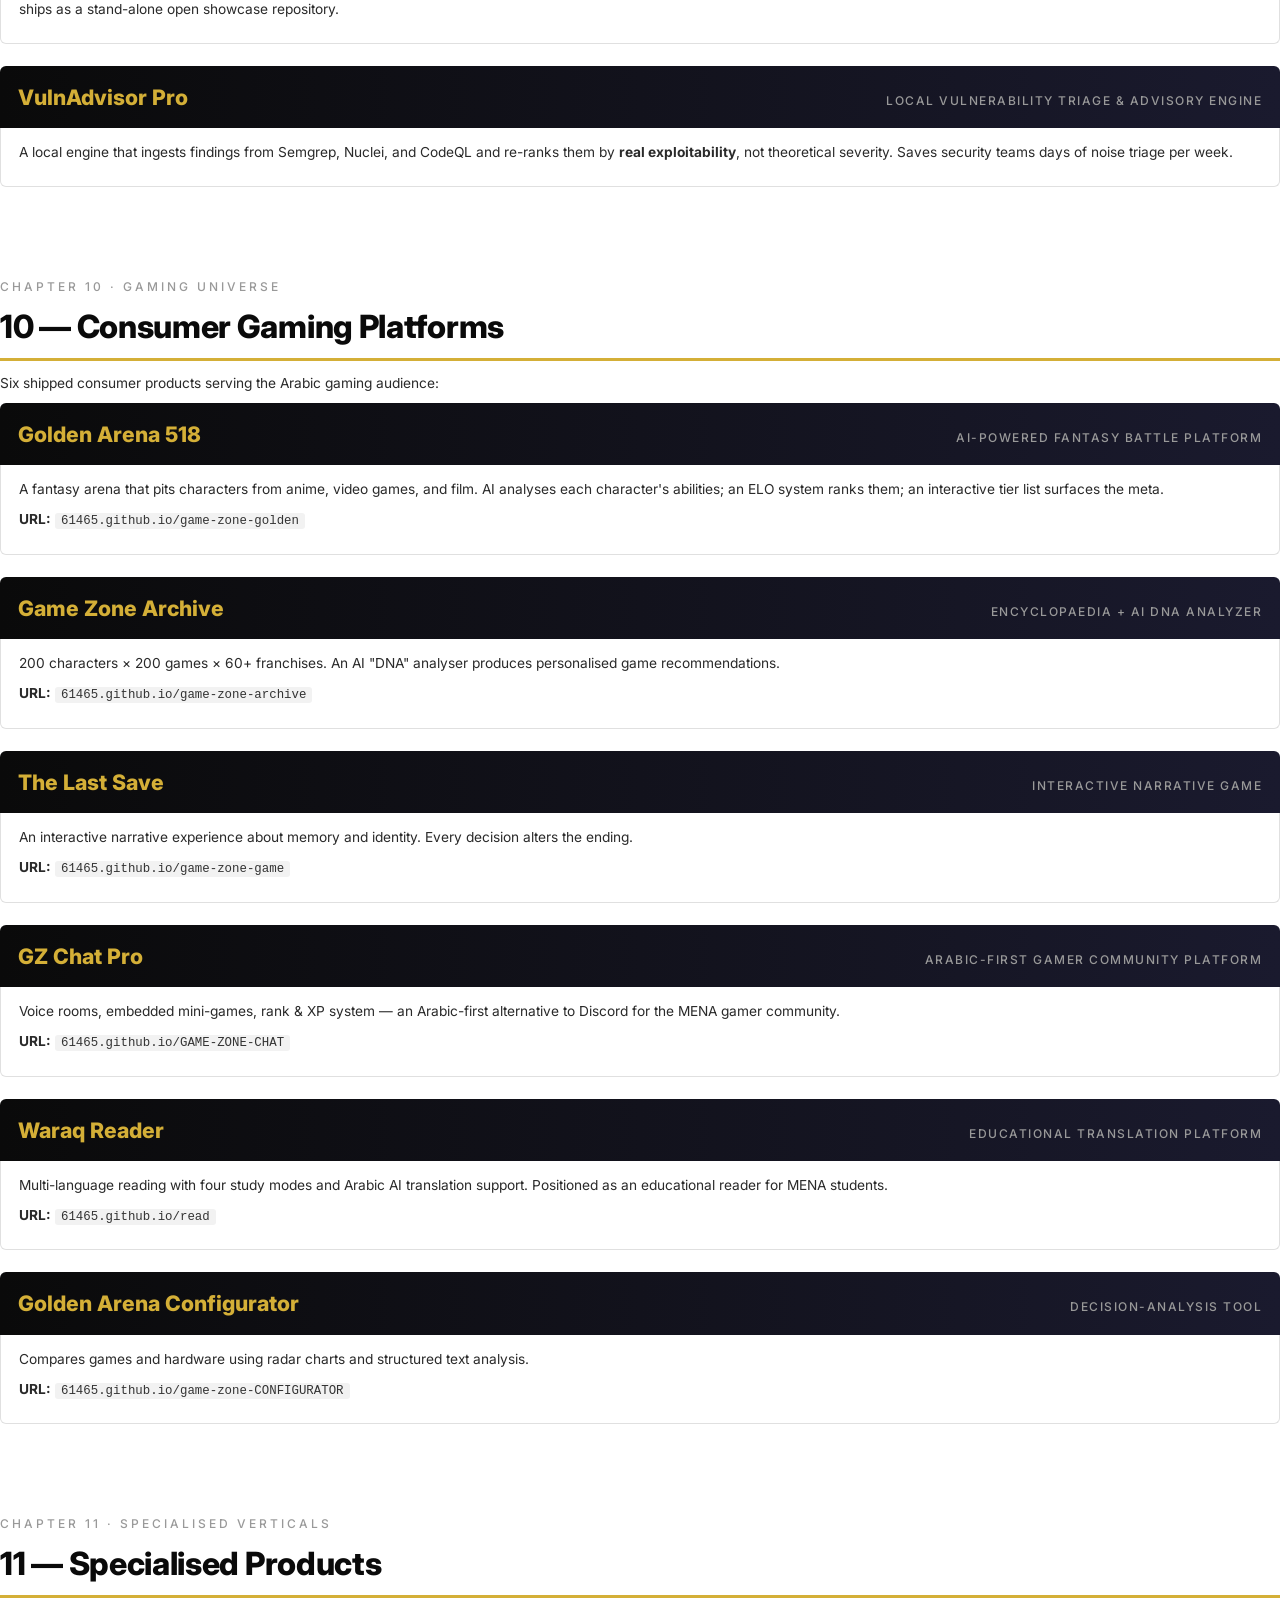
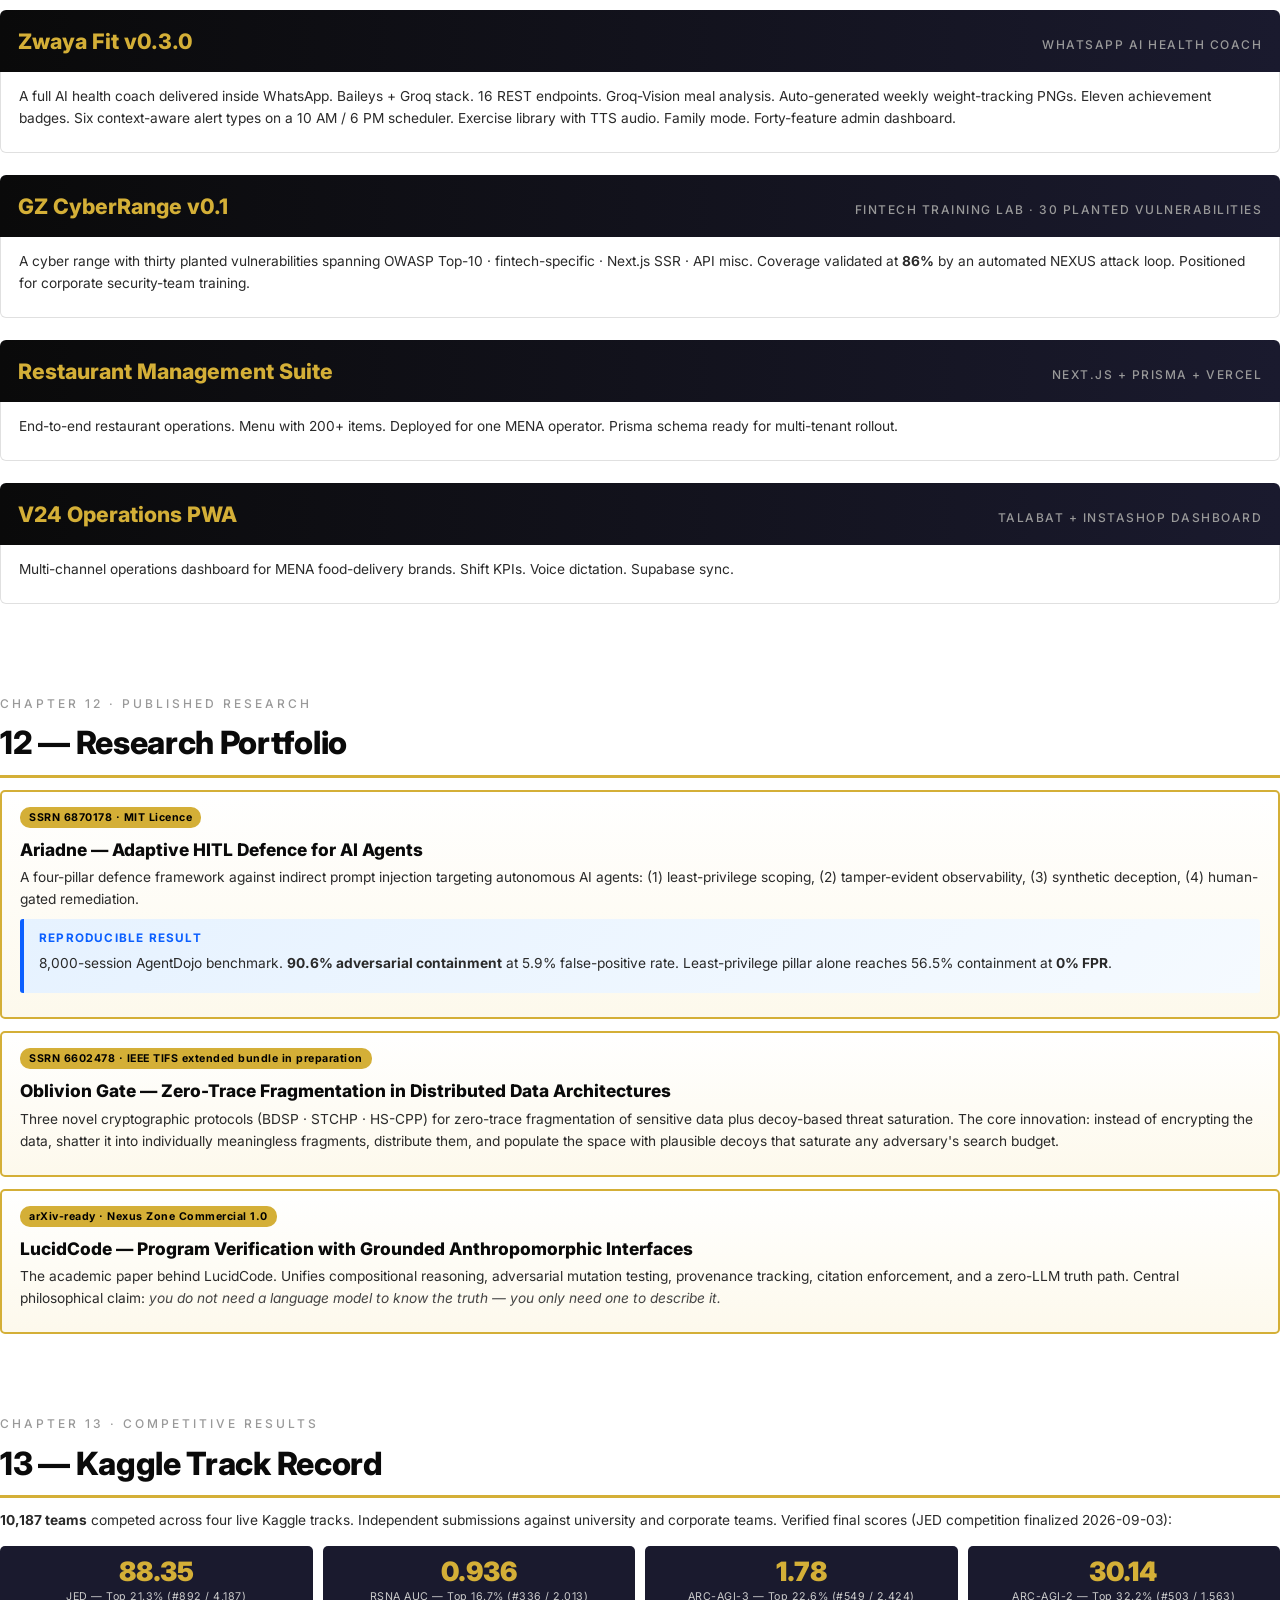
==== commit e4023903: "docs: add MEDNEXA (healthcare integration platform) as Chapter 5.5 New dedicated chapter 5.5 'Connec" ====
--- a/index.html
+++ b/index.html
@@ -471,6 +471,7 @@
   <div class="toc-item"><span class="toc-num">03</span><span class="toc-name">Laundry — the legacy-code laundry room</span><span class="toc-page">Ch. 3</span></div>
   <div class="toc-item"><span class="toc-num">04</span><span class="toc-name">NEXUS-AI — 134-agent fabric + cyber grounding gate</span><span class="toc-page">Ch. 4</span></div>
   <div class="toc-item"><span class="toc-num">05</span><span class="toc-name">midcine — Arabic radiology AI</span><span class="toc-page">Ch. 5</span></div>
+  <div class="toc-item"><span class="toc-num">05.5</span><span class="toc-name">MEDNEXA — healthcare integration platform (HIS × LIS × PACS)</span><span class="toc-page">Ch. 5.5</span></div>
   <div class="toc-item"><span class="toc-num">06</span><span class="toc-name">thawani.cc — WhatsApp commerce SaaS</span><span class="toc-page">Ch. 6</span></div>
   <div class="toc-item"><span class="toc-num">07</span><span class="toc-name">ARIA v9.0 — sovereign AI companion</span><span class="toc-page">Ch. 7</span></div>
   <div class="toc-item"><span class="toc-num">08</span><span class="toc-name">NEXUS Vigil™ — abandoned-vehicle intelligence</span><span class="toc-page">Ch. 8</span></div>
@@ -560,6 +561,8 @@
       <li><b>LucidCode landing</b> · <a href="https://61465.github.io/lucid/landing">61465.github.io/lucid/landing</a></li>
       <li><b>Laundry interactive demo</b> · <a href="https://61465.github.io/lucid/landing/laundry.html">61465.github.io/lucid/landing/laundry.html</a></li>
       <li><b>Thawani commerce SaaS</b> · <a href="https://thawani.cc">thawani.cc</a> (paid tenants live) · <b>backup landing:</b> <a href="https://61465.github.io/thawanidemo/">61465.github.io/thawanidemo</a> · <b>source:</b> <a href="https://github.com/61465/Thawani">github.com/61465/Thawani</a></li>
+      <li><b>MEDNEXA healthcare integration platform</b> · <b>source:</b> <a href="https://github.com/61465/MEDNEXA">github.com/61465/MEDNEXA</a> (Egyptian HIS × LIS × PACS wiring; HL7v2 + FHIR R4 + DICOM; PDPC Law 151/2020 + HIPAA-aligned)</li>
+      <li><b>midcine Arabic radiology AI</b> · <b>source:</b> <a href="https://github.com/61465/midcine">github.com/61465/midcine</a></li>
       <li><b>Golden Arena 518</b> · <a href="https://61465.github.io/game-zone-golden">61465.github.io/game-zone-golden</a></li>
       <li><b>Game Zone Archive</b> · <a href="https://61465.github.io/game-zone-archive">61465.github.io/game-zone-archive</a></li>
       <li><b>Waraq Reader</b> · <a href="https://61465.github.io/read">61465.github.io/read</a></li>
@@ -830,6 +833,61 @@
       </div>
 
       <p><b>Live demo:</b> <code>ame.tail19ddab.ts.net:8445/reports</code> (private Tailscale Funnel · synthetic patients).</p>
+      <p><b>Source showcase:</b> <a href="https://github.com/61465/midcine">github.com/61465/midcine</a></p>
+    </div>
+  </div>
+</section>
+
+<!-- ═══════════════════════════════ CH5.5: MEDNEXA ═══════════════════════════════ -->
+<section>
+  <div class="product">
+    <div class="prod-header">
+      <span class="prod-name">MEDNEXA</span>
+      <span class="prod-tag">Healthcare Integration Platform · HIS × LIS × PACS</span>
+    </div>
+    <div class="prod-body">
+      <div class="prod-meta">
+        <span class="meta-item"><b>Target:</b> Egyptian mid-market hospitals</span>
+        <span class="meta-item"><b>Compliance:</b> PDPC Law 151/2020 + HIPAA-aligned</span>
+        <span class="meta-item"><b>Status:</b> Session 01 complete · pilot-ready</span>
+        <span class="meta-item"><b>Engine tests:</b> 128 / 128 passing</span>
+      </div>
+
+      <div class="prod-meta" style="margin-top:4px;">
+        <span class="meta-item"><b>Source showcase:</b> <a href="https://github.com/61465/MEDNEXA">github.com/61465/MEDNEXA</a></span>
+        <span class="meta-item"><b>Pilot &amp; DPA inquiries:</b> <code>abdarahman10555@gmail.com</code></span>
+      </div>
+
+      <h2 style="margin-top:0;"><span class="h2-tag">Chapter 5.5 · Connecting Healthcare</span>05.5 — MEDNEXA</h2>
+
+      <p>Where <b>midcine</b> owns the reading side of radiology, <b>MEDNEXA</b> owns the <b>wiring</b> between the hospital's existing HIS, LIS, PACS, and clinical workflows. Egyptian mid-market hospitals typically run three or four disconnected vendor systems; MEDNEXA stitches them together with real HL7v2 / FHIR R4 / DICOM pipes, PDPC-compliant consent management, and a hash-chained audit log that makes any after-the-fact mutation detectable.</p>
+
+      <h4>What the Engine Actually Ships</h4>
+      <ul>
+        <li><b>FastAPI engine</b> (Python 3.12) with 80+ REST routes.</li>
+        <li><b>Real DIMSE SCP</b> receiving <code>C-STORE</code> and <code>C-FIND Modality Worklist</code> on port <code>11112</code>.</li>
+        <li><b>HL7v2 parser</b> covering <code>ADT</code> / <code>ORM</code> / <code>ORU</code> / <code>OUL</code> / <code>MDM</code>, piping into FHIR R4 builders (<code>Observation</code>, <code>DiagnosticReport</code>, <code>ServiceRequest</code>, <code>Patient</code>, <code>Practitioner</code>).</li>
+        <li><b>DICOM in-browser viewer</b> on Cornerstone.js for sample CT studies.</li>
+        <li><b>Report state machine</b>: <code>draft → signed → finalized → amended</code> with full audit trace at every transition.</li>
+        <li><b>Hash-chained audit log</b> (SHA-256 <code>prev_hash + hash</code>) — any mutation after the fact is detectable.</li>
+        <li><b>MFA TOTP</b> (RFC 6238) with AES-256-GCM-encrypted secrets at rest.</li>
+        <li><b>Refresh-token rotation</b> (SHA-256-hashed), sliding-window per-IP + per-user rate limits.</li>
+        <li><b>Bilingual UI</b>: Arabic RTL + English LTR, Clinical Editorial design system.</li>
+        <li><b>nginx 1.27 reverse proxy</b> with CSP / HSTS / X-Frame-Options.</li>
+      </ul>
+
+      <div class="signature-box">
+        <span class="label">The Signature — Hash-Chained Audit</span>
+        <p>Every state transition in the engine (login, report sign, DICOM store, consent grant, export) writes an entry carrying both its own SHA-256 and the previous entry's SHA-256. Rolling back the audit log requires rolling back every subsequent entry too — which is detectable at verification time. This is the core of the PDPC Law 151/2020 defensive posture.</p>
+      </div>
+
+      <div class="metric-box">
+        <span class="label">Four-Role Demo Matrix</span>
+        <p>Pilot deployments expose Admin · Radiologist · Doctor (referring) · Patient. Scoped-ACL enforcement means the referring doctor sees only the patients a patient has consented to for them, with admin approval also required — a two-key gate per access, logged.</p>
+      </div>
+
+      <h4>Deliberately Not Shipped Publicly</h4>
+      <p>The strategy, 15-slide pitch deck, 36-month × 3-scenario financial model, DPA (PDPC Law 151/2020-aligned) + SLA + SOW templates, 30-question discovery questionnaire, ROI calculator, and the engine source itself live under commercial license and ship under NDA for pilot evaluations. The showcase repository on GitHub contains the README, brand, and compliance posture only.</p>
     </div>
   </div>
 </section>
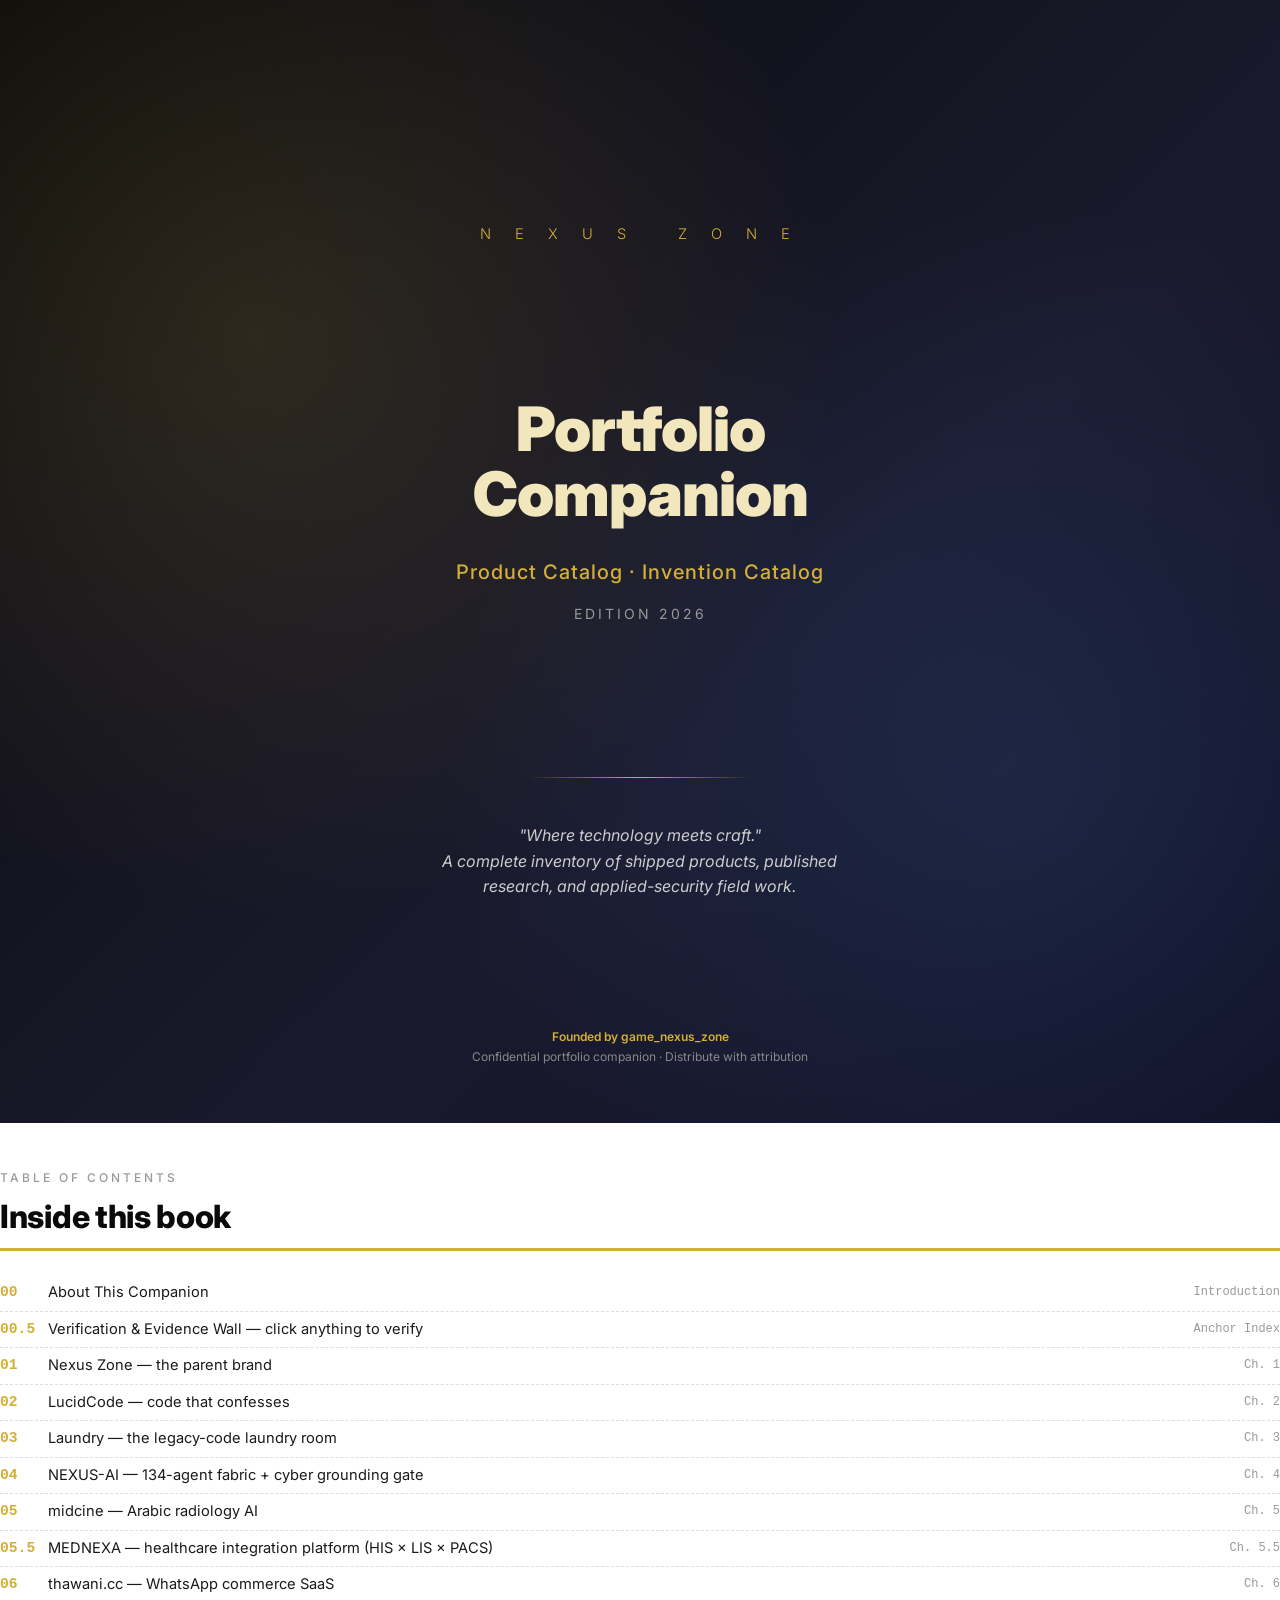
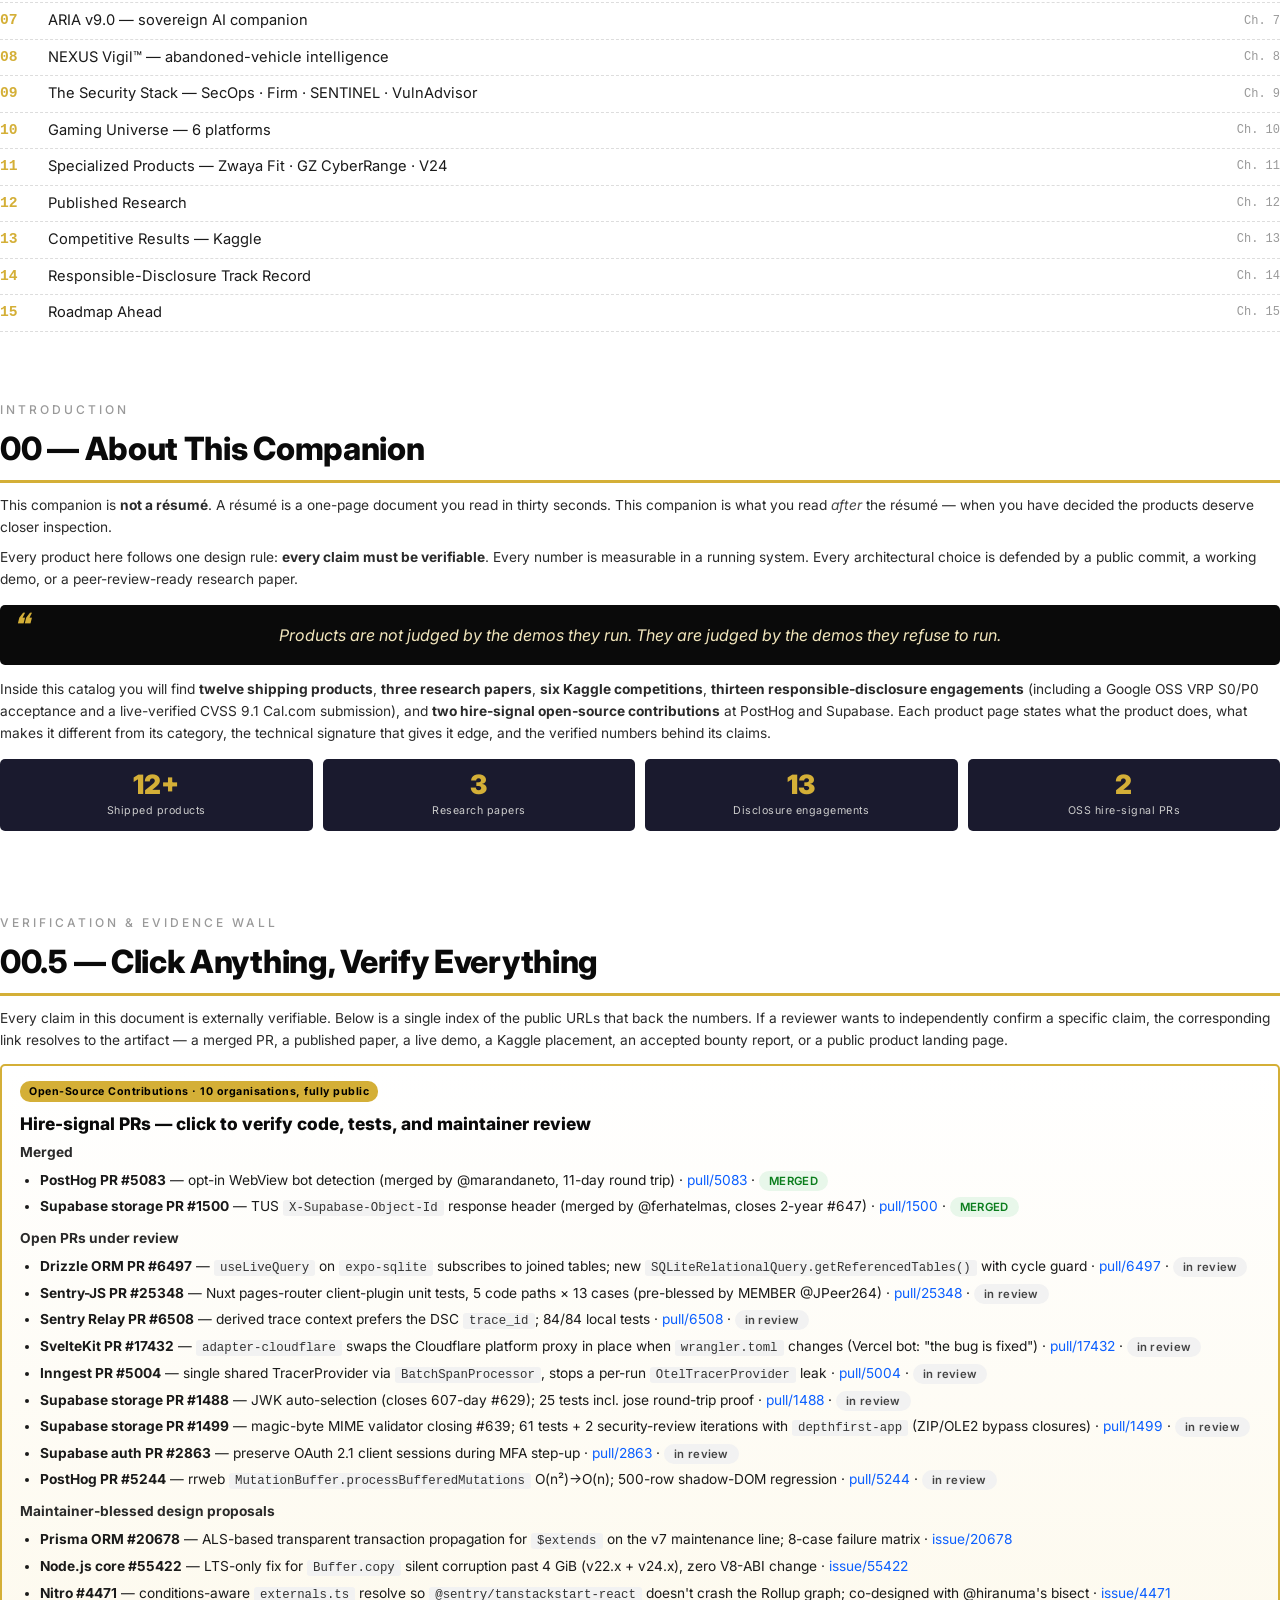
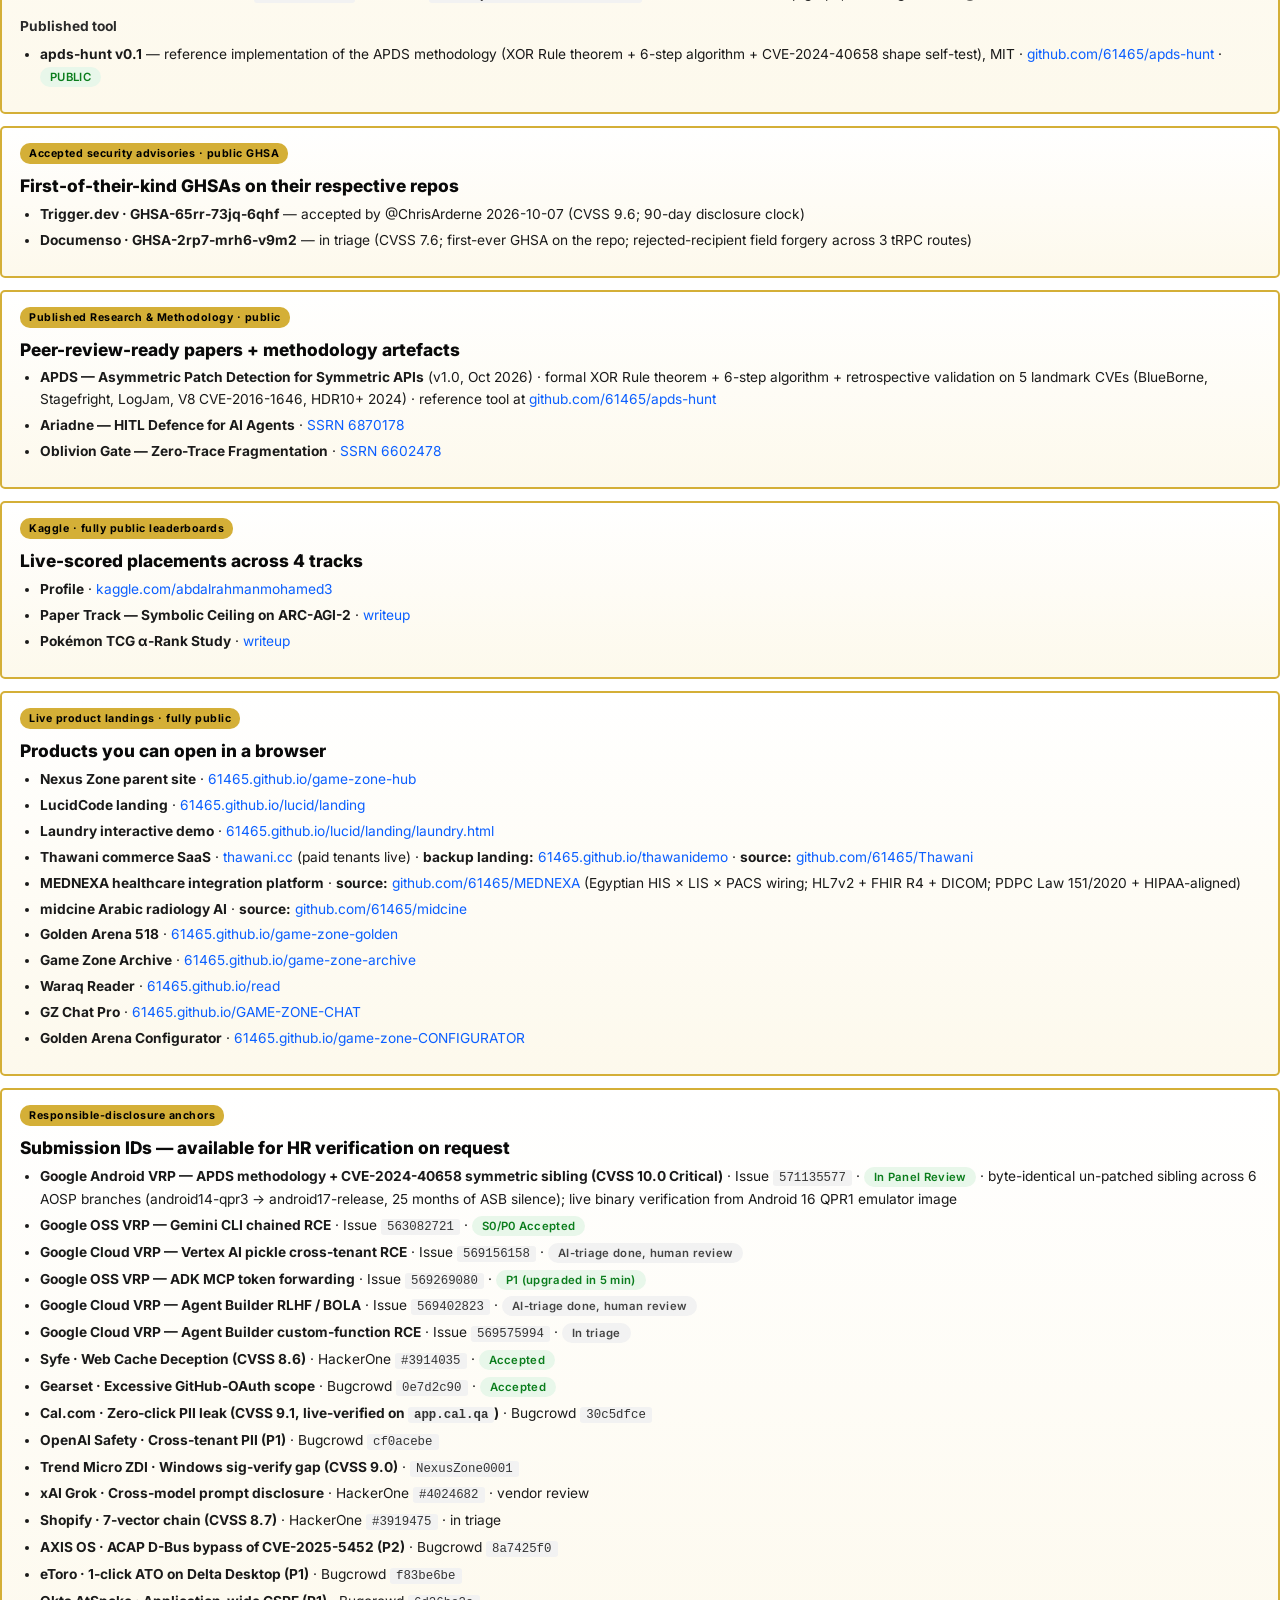
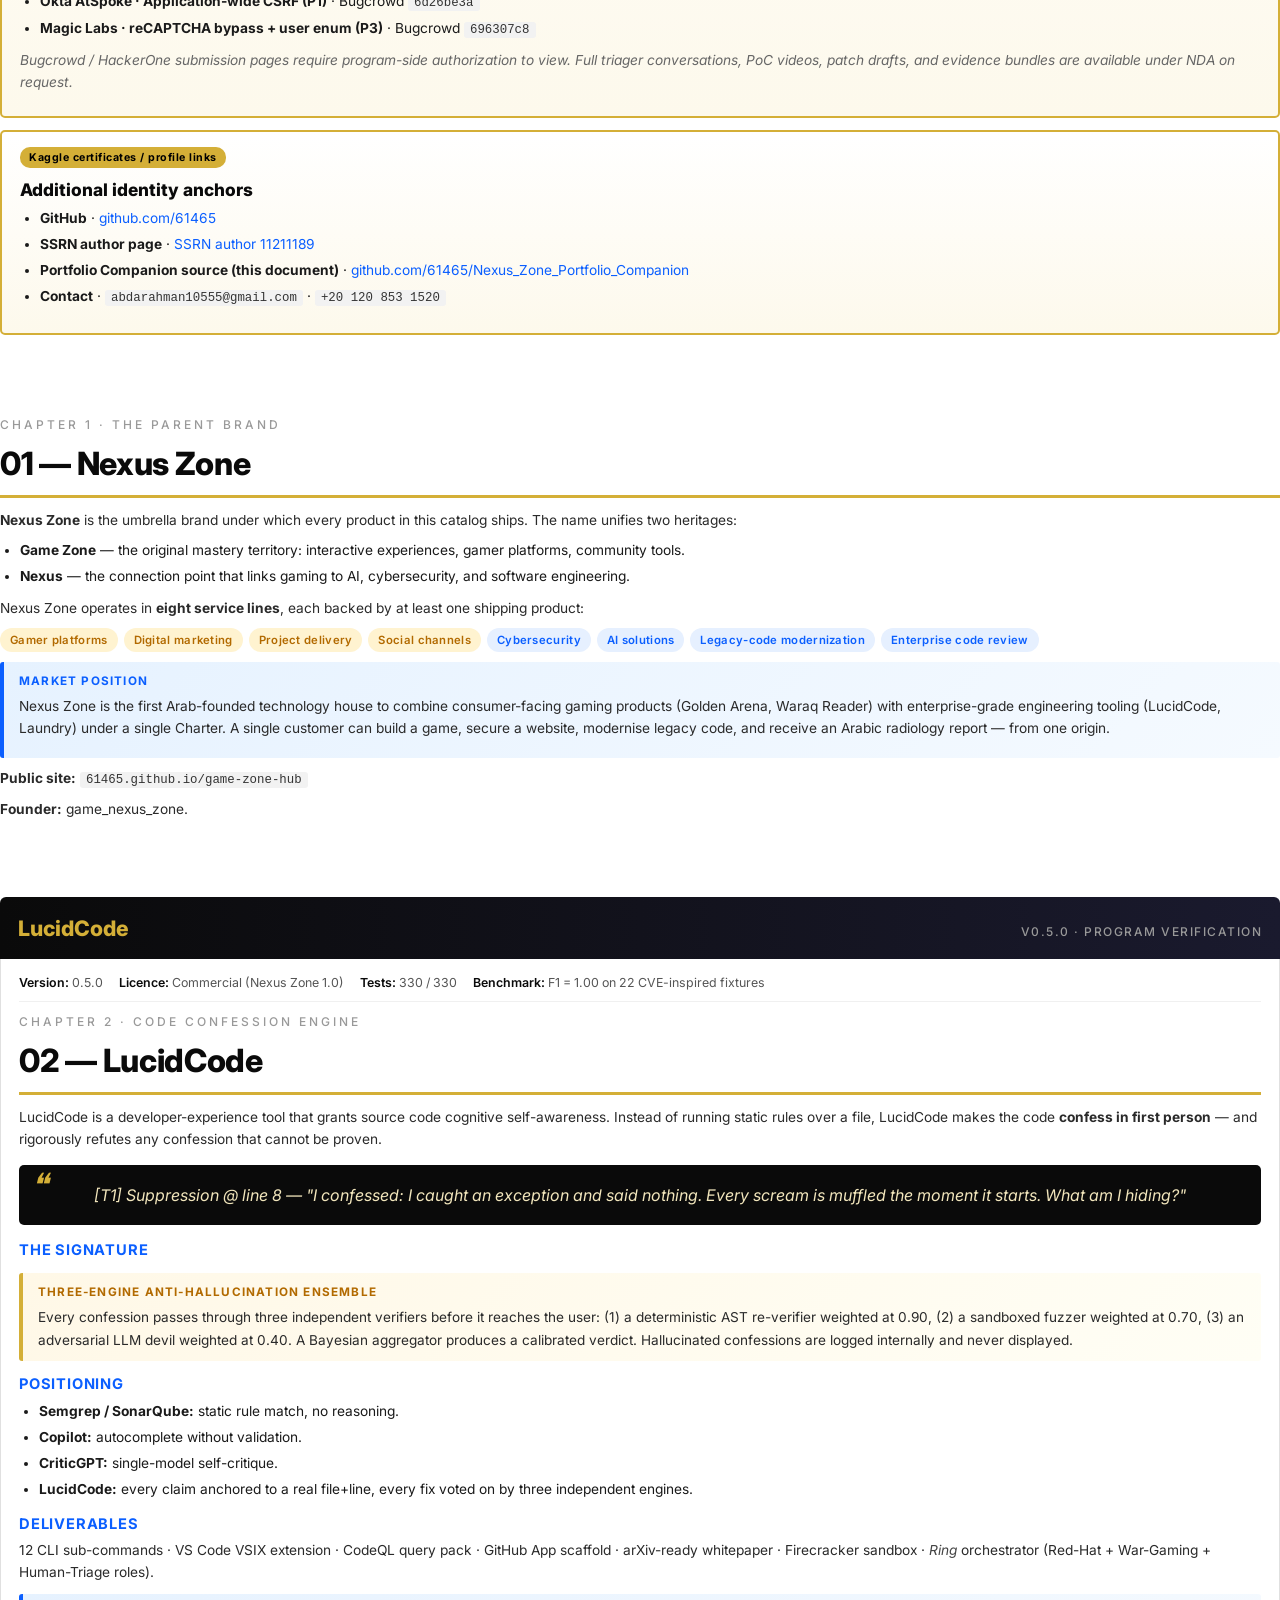
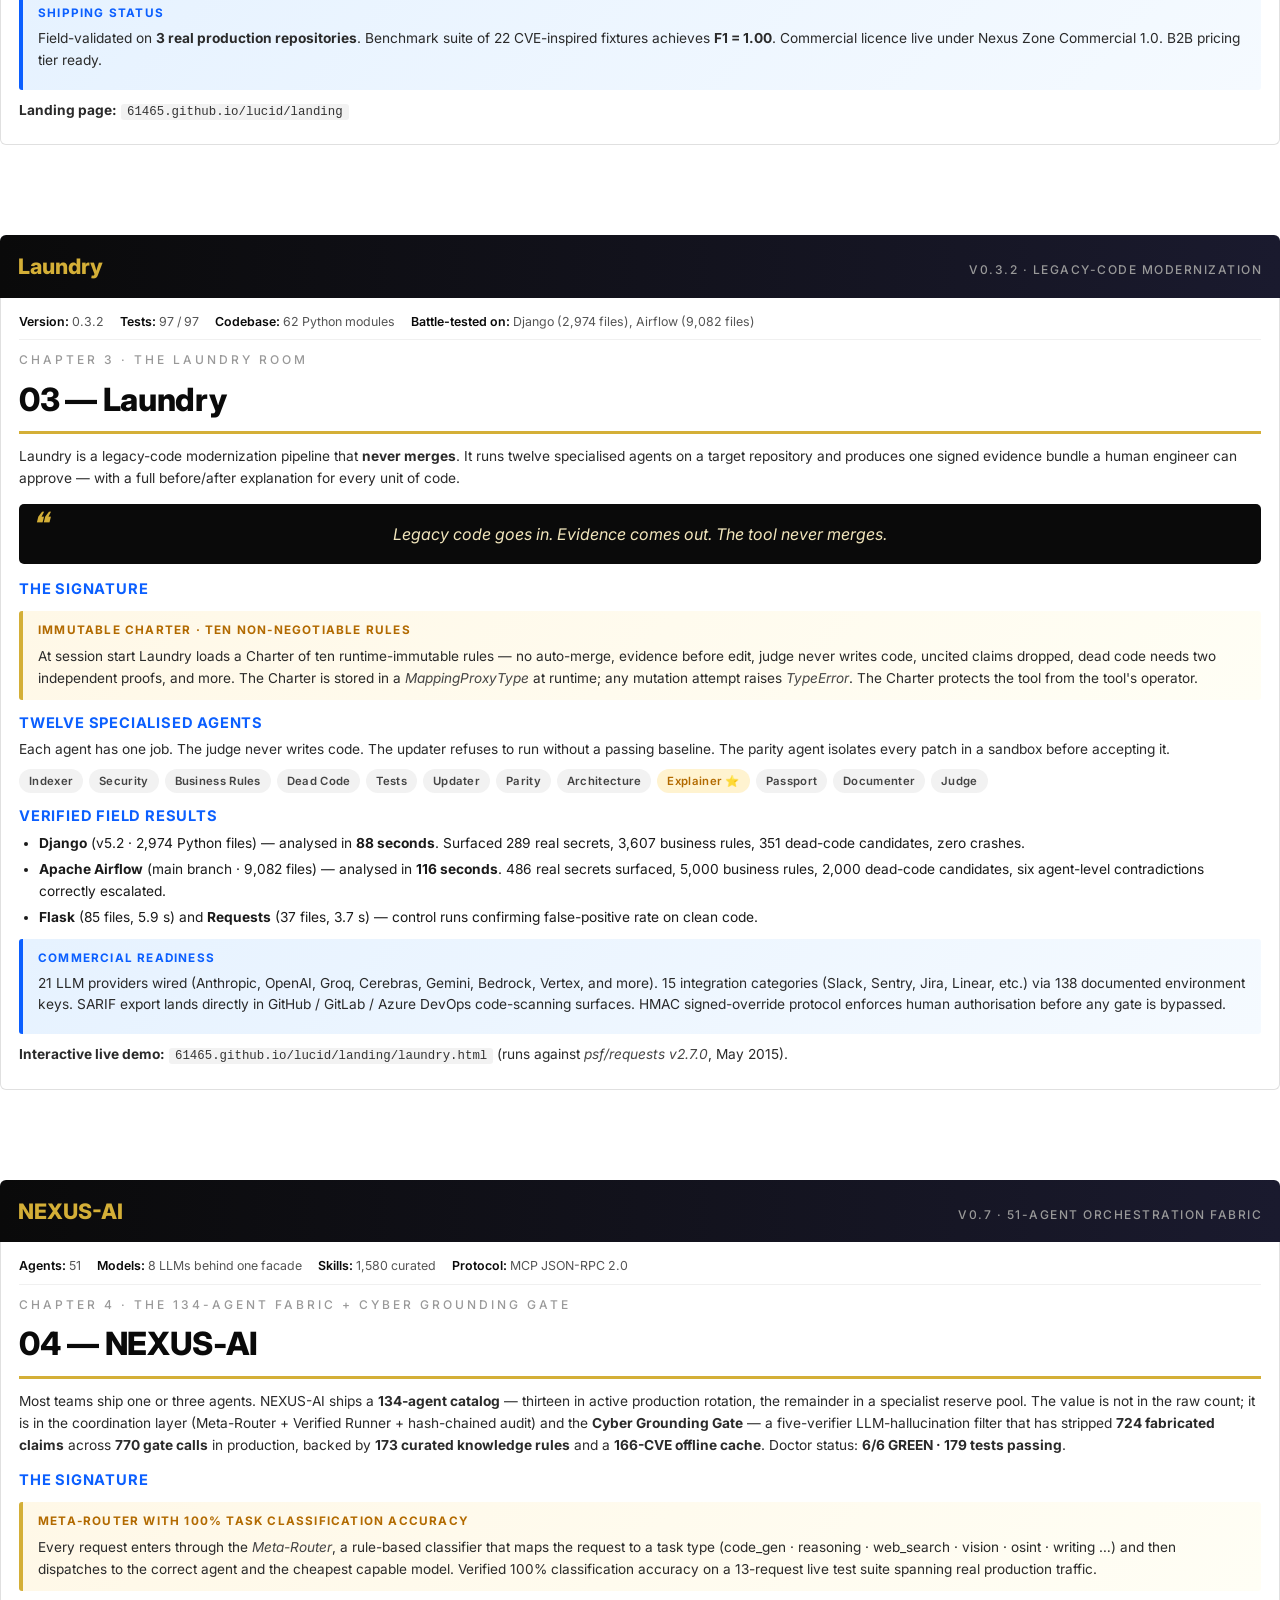
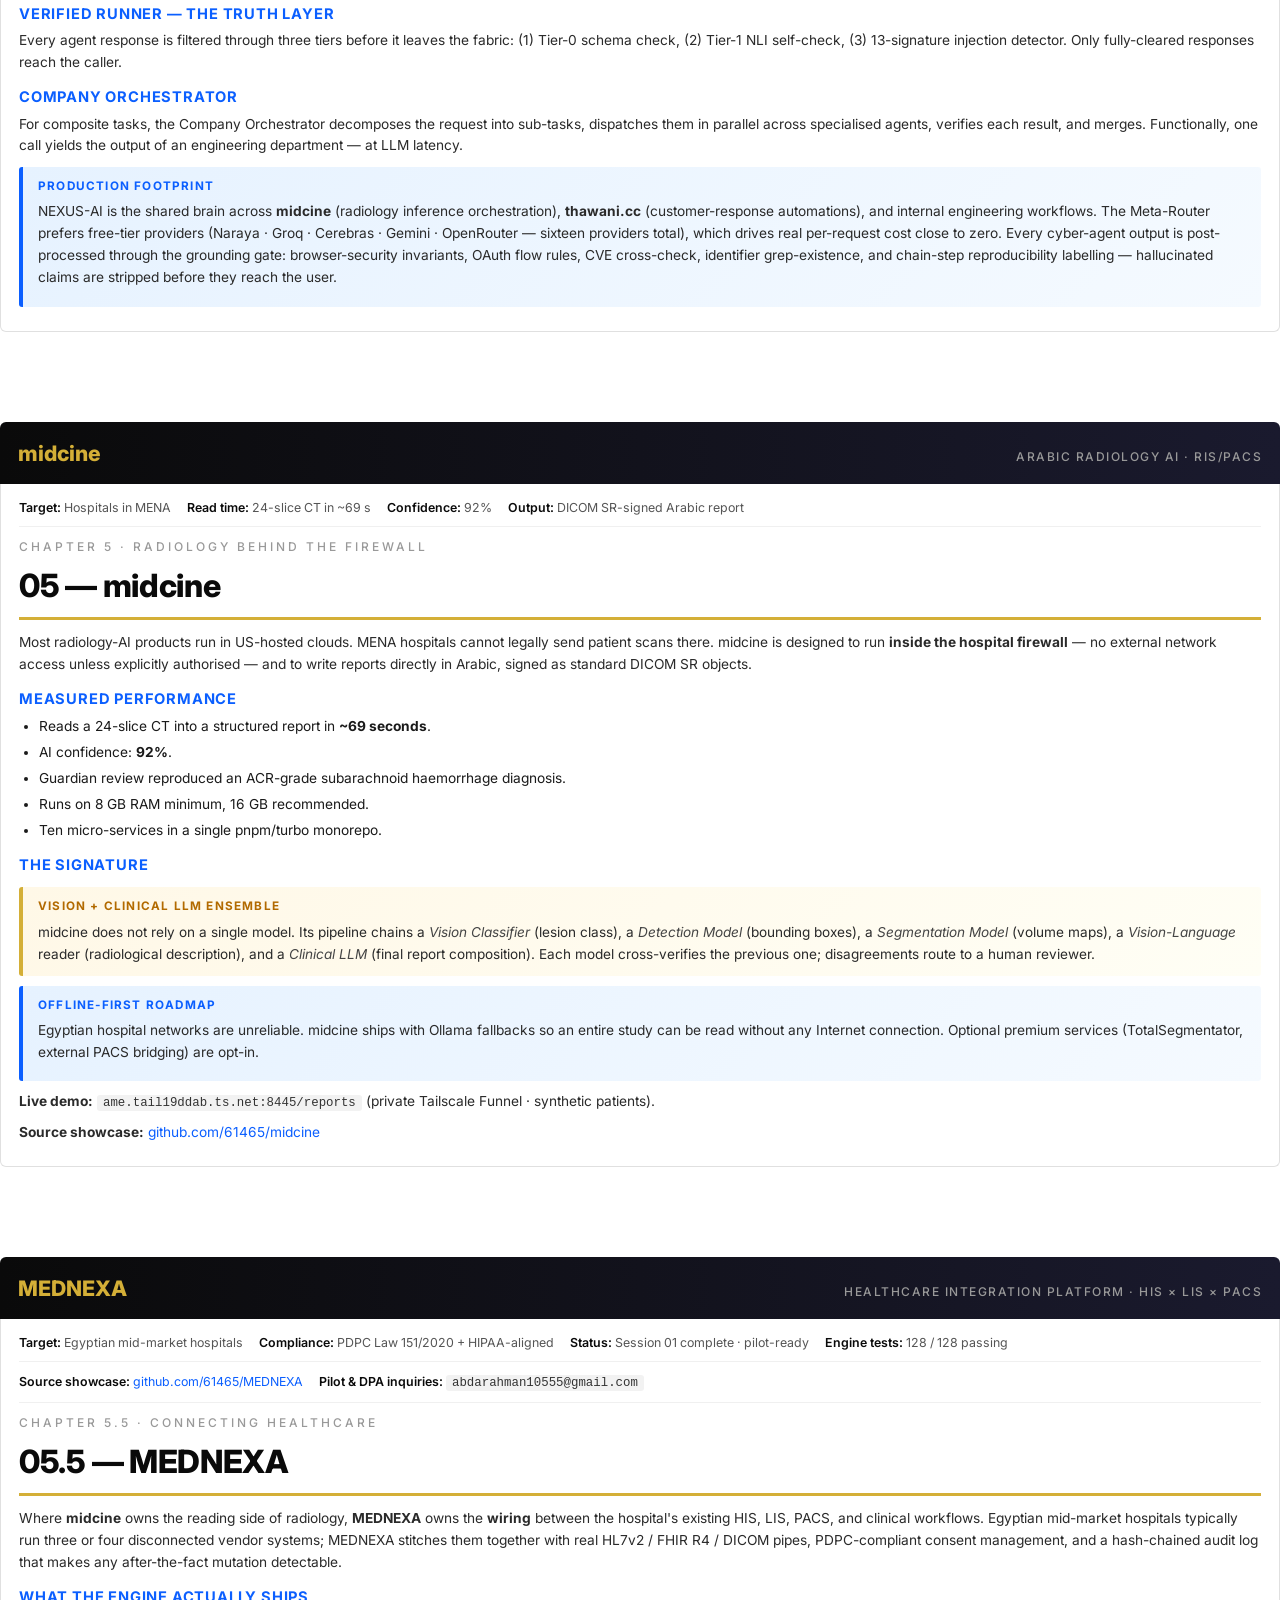
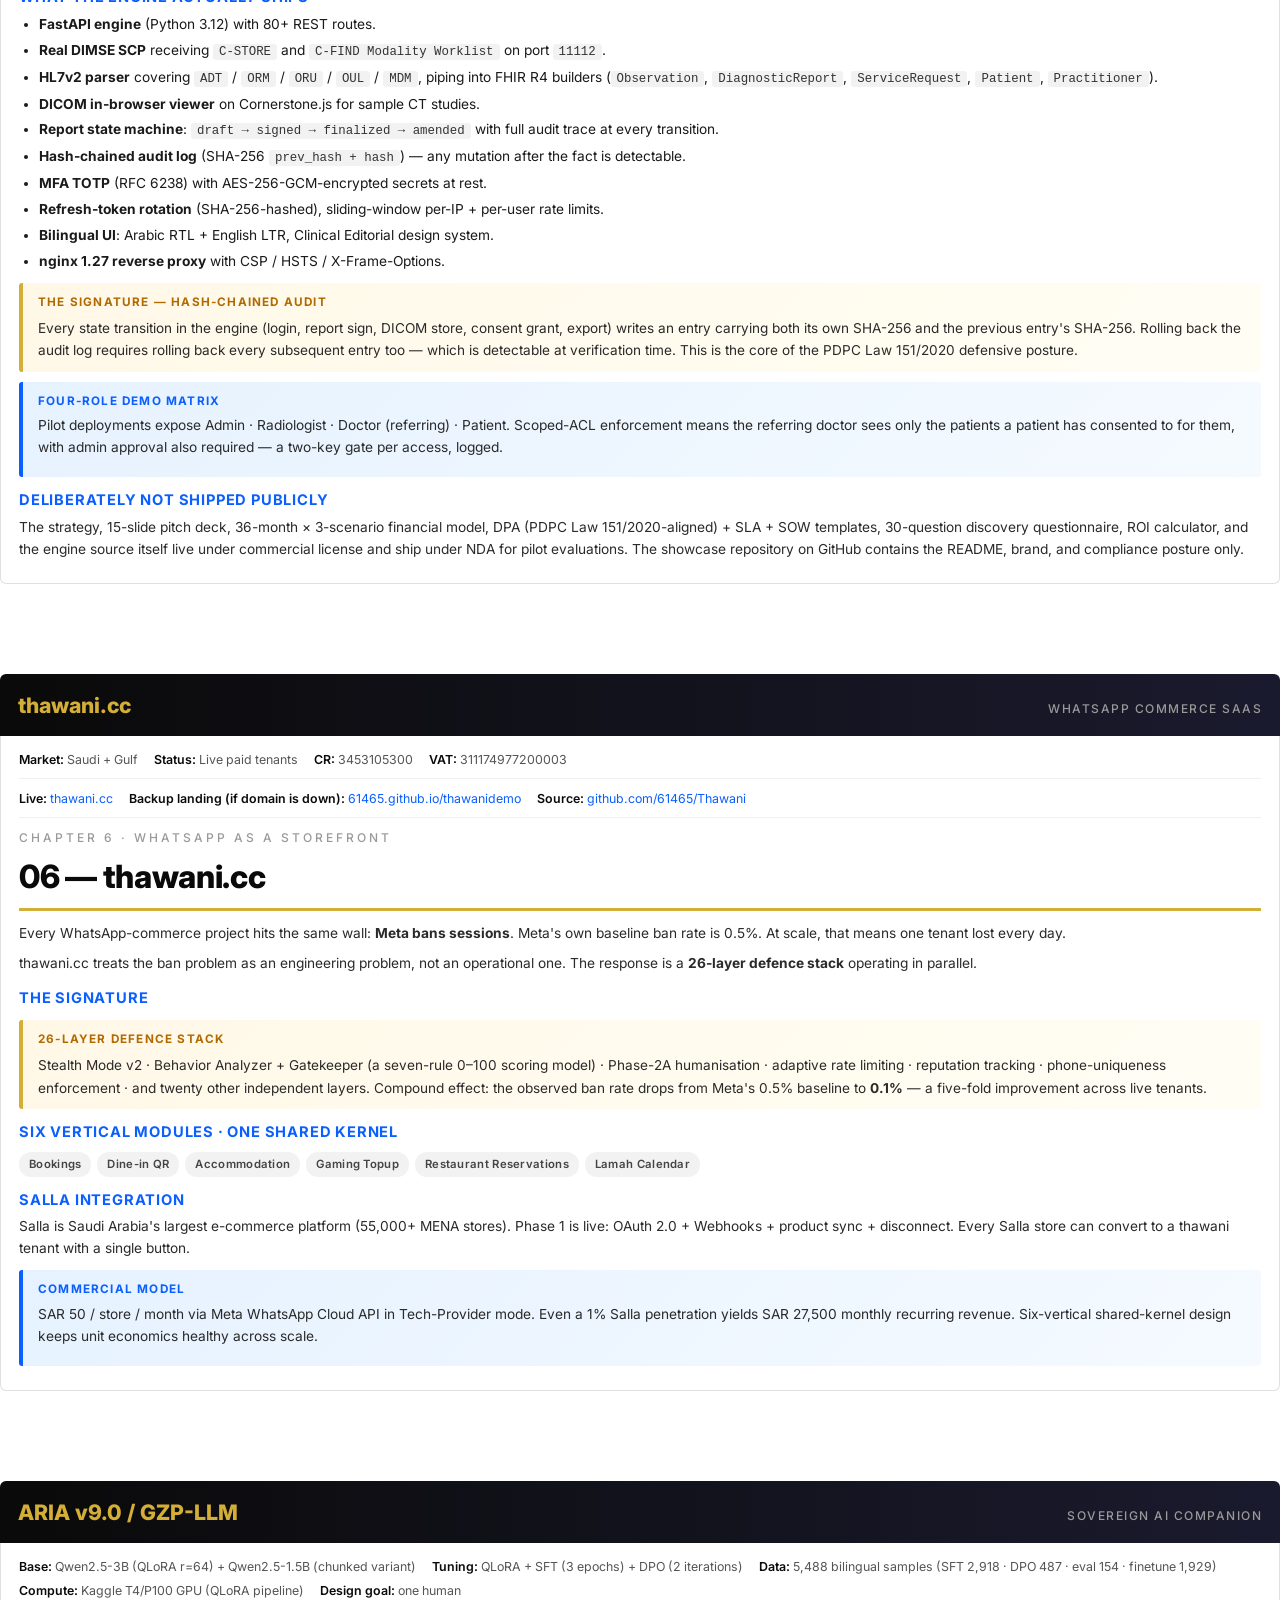
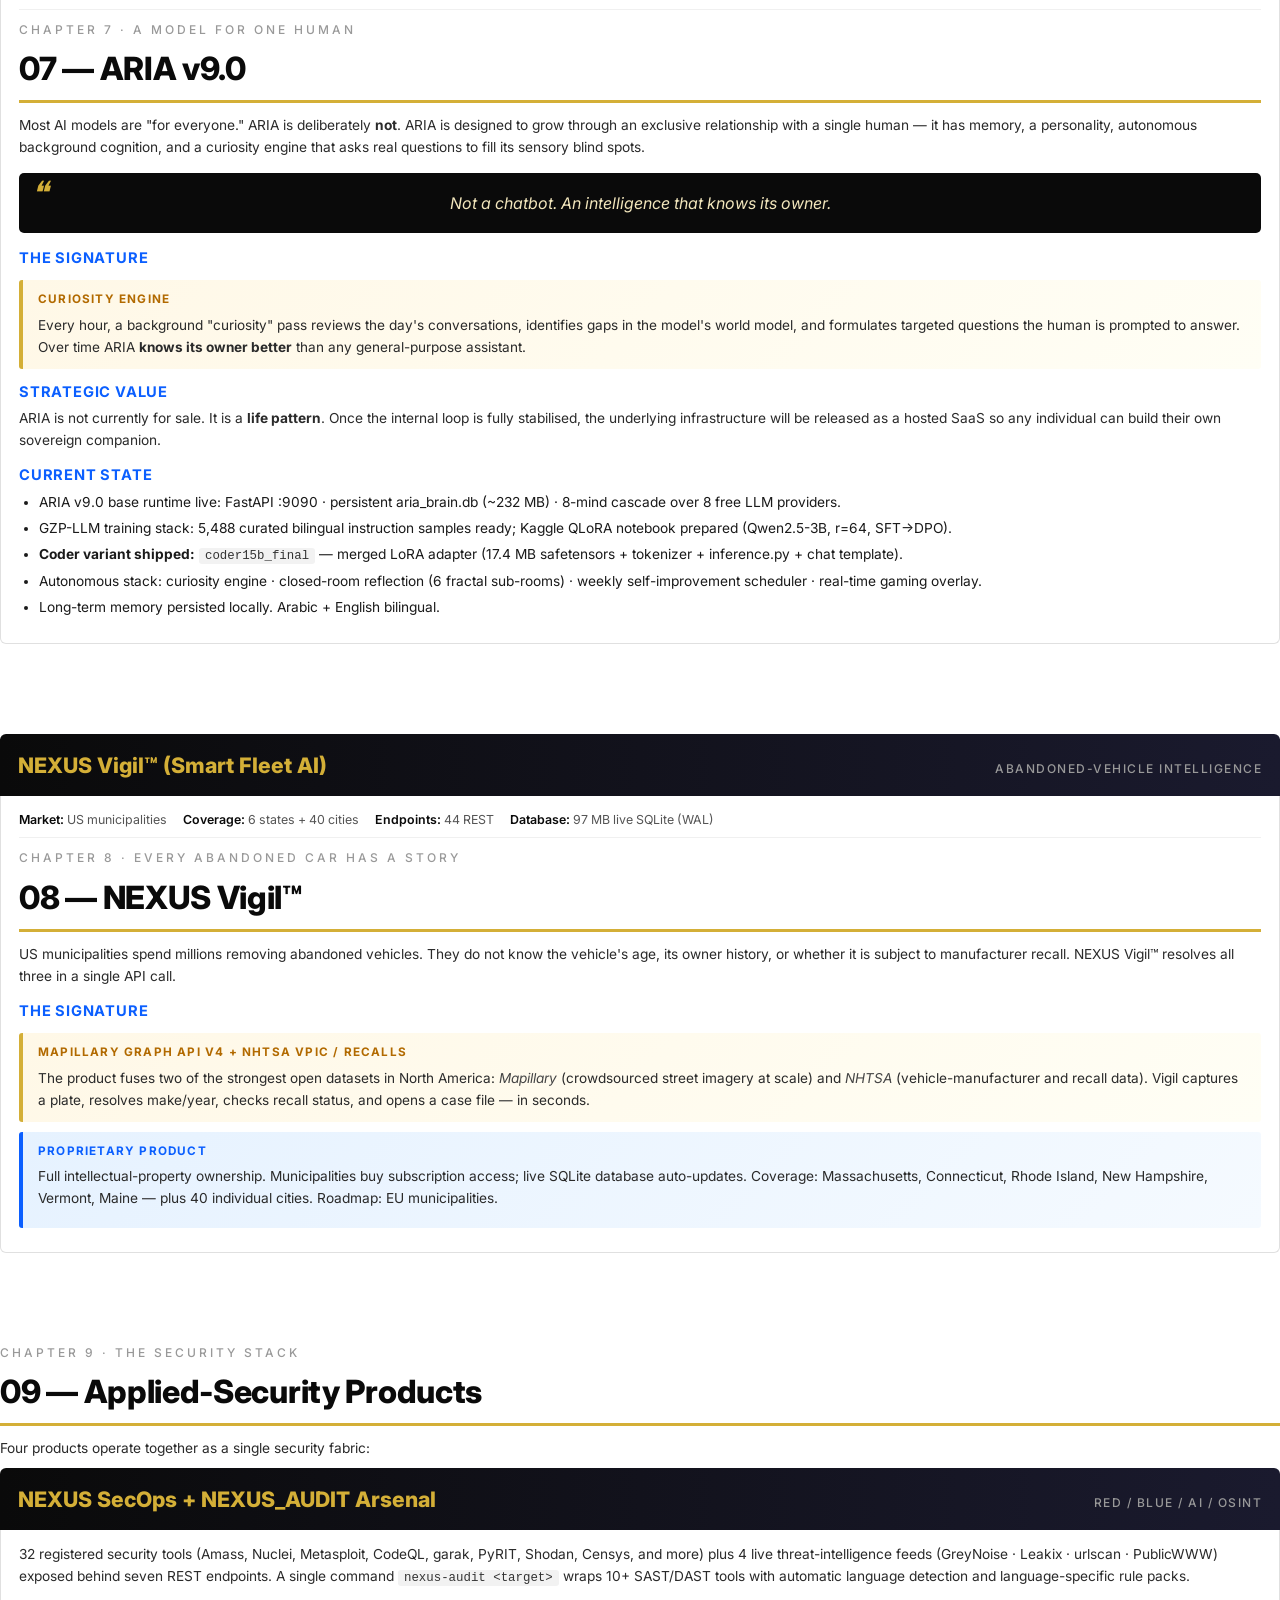
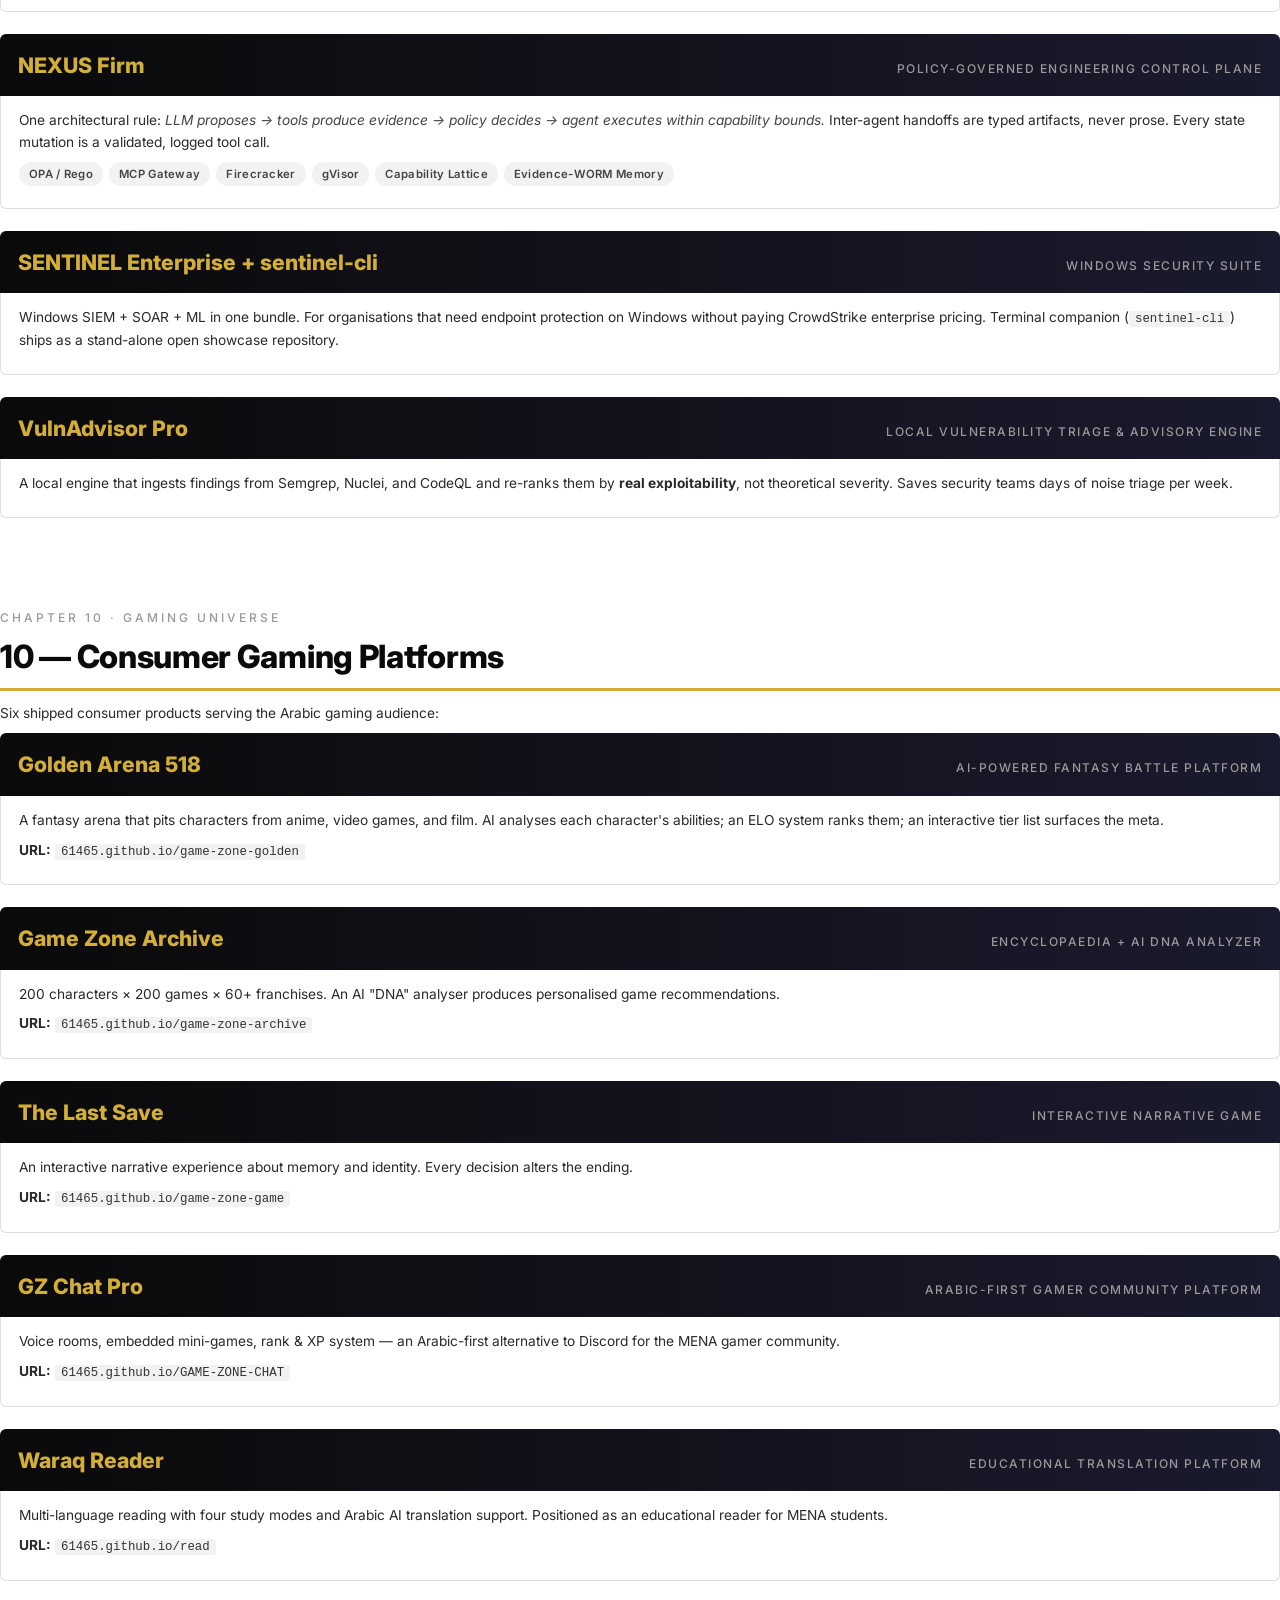
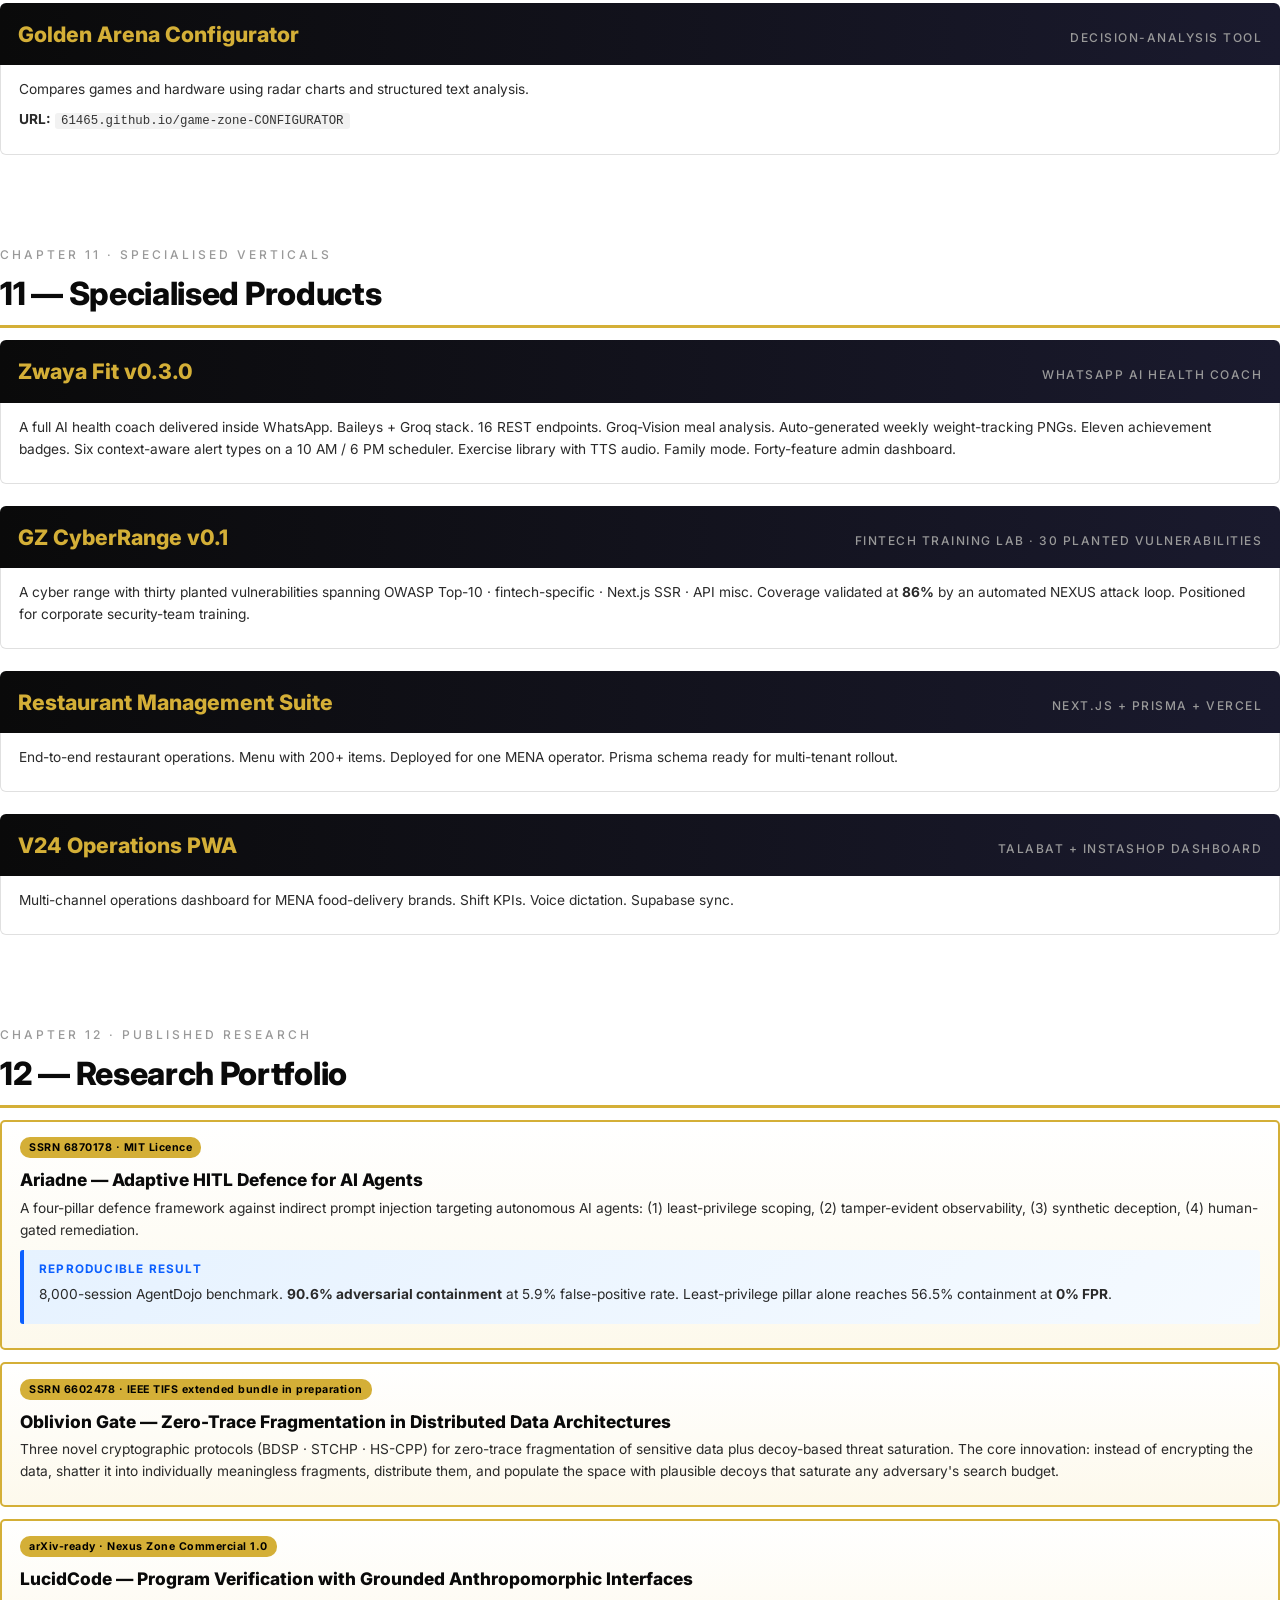
==== commit 801b02d3: "docs: October 14 Evidence Wall refresh — 10 OSS orgs, 2 merged, 3 proposals Expanded Chapter 00.5 Op" ====
--- a/index.html
+++ b/index.html
@@ -513,13 +513,37 @@
   <p>Every claim in this document is externally verifiable. Below is a single index of the public URLs that back the numbers. If a reviewer wants to independently confirm a specific claim, the corresponding link resolves to the artifact — a merged PR, a published paper, a live demo, a Kaggle placement, an accepted bounty report, or a public product landing page.</p>
 
   <div class="research-block">
-    <span class="r-badge">Open-Source Contributions · fully public</span>
+    <span class="r-badge">Open-Source Contributions · 10 organisations, fully public</span>
     <div class="r-title">Hire-signal PRs — click to verify code, tests, and maintainer review</div>
+
+    <p style="margin:4px 0 6px 0; font-weight:700;">Merged</p>
     <ul>
       <li><b>PostHog PR #5083</b> — opt-in WebView bot detection (merged by @marandaneto, 11-day round trip) · <a href="https://github.com/PostHog/posthog-js/pull/5083">pull/5083</a> · <span class="tag green">MERGED</span></li>
-      <li><b>PostHog PR #5244</b> — port of upstream rrweb #1652 fixing a 9–10 s session-replay freeze on 13 k-node mounts (<code>MutationBuffer.processBufferedMutations</code> O(n²) → O(n)); shadow-DOM-aware walk-up loop · <a href="https://github.com/PostHog/posthog-js/pull/5244">pull/5244</a> · <span class="tag">in review</span></li>
-      <li><b>Supabase storage PR #1488</b> — auto-select URL-signing JWK from <code>JWT_JWKS</code> (closes #629, open 607 days). Pure helper avoiding circular logger dep; 25 new tests incl. a jose round-trip proof · <a href="https://github.com/supabase/storage/pull/1488">pull/1488</a> · <span class="tag">in review</span></li>
-      <li><b>Supabase storage PR #1439</b> — downstream-neutral key hardening (NFC normalization, lone-surrogate reject, byte-length ceiling, branchless path-traversal detector) · <a href="https://github.com/supabase/storage/pull/1439">pull/1439</a> · <span class="tag">in review</span></li>
+      <li><b>Supabase storage PR #1500</b> — TUS <code>X-Supabase-Object-Id</code> response header (merged by @ferhatelmas, closes 2-year #647) · <a href="https://github.com/supabase/storage/pull/1500">pull/1500</a> · <span class="tag green">MERGED</span></li>
+    </ul>
+
+    <p style="margin:6px 0;"><b>Open PRs under review</b></p>
+    <ul>
+      <li><b>Drizzle ORM PR #6497</b> — <code>useLiveQuery</code> on <code>expo-sqlite</code> subscribes to joined tables; new <code>SQLiteRelationalQuery.getReferencedTables()</code> with cycle guard · <a href="https://github.com/drizzle-team/drizzle-orm/pull/6497">pull/6497</a> · <span class="tag">in review</span></li>
+      <li><b>Sentry-JS PR #25348</b> — Nuxt pages-router client-plugin unit tests, 5 code paths × 13 cases (pre-blessed by MEMBER @JPeer264) · <a href="https://github.com/getsentry/sentry-javascript/pull/25348">pull/25348</a> · <span class="tag">in review</span></li>
+      <li><b>Sentry Relay PR #6508</b> — derived trace context prefers the DSC <code>trace_id</code>; 84/84 local tests · <a href="https://github.com/getsentry/relay/pull/6508">pull/6508</a> · <span class="tag">in review</span></li>
+      <li><b>SvelteKit PR #17432</b> — <code>adapter-cloudflare</code> swaps the Cloudflare platform proxy in place when <code>wrangler.toml</code> changes (Vercel bot: "the bug is fixed") · <a href="https://github.com/sveltejs/kit/pull/17432">pull/17432</a> · <span class="tag">in review</span></li>
+      <li><b>Inngest PR #5004</b> — single shared TracerProvider via <code>BatchSpanProcessor</code>, stops a per-run <code>OtelTracerProvider</code> leak · <a href="https://github.com/inngest/inngest/pull/5004">pull/5004</a> · <span class="tag">in review</span></li>
+      <li><b>Supabase storage PR #1488</b> — JWK auto-selection (closes 607-day #629); 25 tests incl. jose round-trip proof · <a href="https://github.com/supabase/storage/pull/1488">pull/1488</a> · <span class="tag">in review</span></li>
+      <li><b>Supabase storage PR #1499</b> — magic-byte MIME validator closing #639; 61 tests + 2 security-review iterations with <code>depthfirst-app</code> (ZIP/OLE2 bypass closures) · <a href="https://github.com/supabase/storage/pull/1499">pull/1499</a> · <span class="tag">in review</span></li>
+      <li><b>Supabase auth PR #2863</b> — preserve OAuth 2.1 client sessions during MFA step-up · <a href="https://github.com/supabase/auth/pull/2863">pull/2863</a> · <span class="tag">in review</span></li>
+      <li><b>PostHog PR #5244</b> — rrweb <code>MutationBuffer.processBufferedMutations</code> O(n²)→O(n); 500-row shadow-DOM regression · <a href="https://github.com/PostHog/posthog-js/pull/5244">pull/5244</a> · <span class="tag">in review</span></li>
+    </ul>
+
+    <p style="margin:6px 0;"><b>Maintainer-blessed design proposals</b></p>
+    <ul>
+      <li><b>Prisma ORM #20678</b> — ALS-based transparent transaction propagation for <code>$extends</code> on the v7 maintenance line; 8-case failure matrix · <a href="https://github.com/prisma/orm/issues/20678">issue/20678</a></li>
+      <li><b>Node.js core #55422</b> — LTS-only fix for <code>Buffer.copy</code> silent corruption past 4 GiB (v22.x + v24.x), zero V8-ABI change · <a href="https://github.com/nodejs/node/issues/55422">issue/55422</a></li>
+      <li><b>Nitro #4471</b> — conditions-aware <code>externals.ts</code> resolve so <code>@sentry/tanstackstart-react</code> doesn't crash the Rollup graph; co-designed with @hiranuma's bisect · <a href="https://github.com/nitrojs/nitro/issues/4471">issue/4471</a></li>
+    </ul>
+
+    <p style="margin:6px 0;"><b>Published tool</b></p>
+    <ul>
       <li><b>apds-hunt v0.1</b> — reference implementation of the APDS methodology (XOR Rule theorem + 6-step algorithm + CVE-2024-40658 shape self-test), MIT · <a href="https://github.com/61465/apds-hunt">github.com/61465/apds-hunt</a> · <span class="tag green">PUBLIC</span></li>
     </ul>
   </div>
